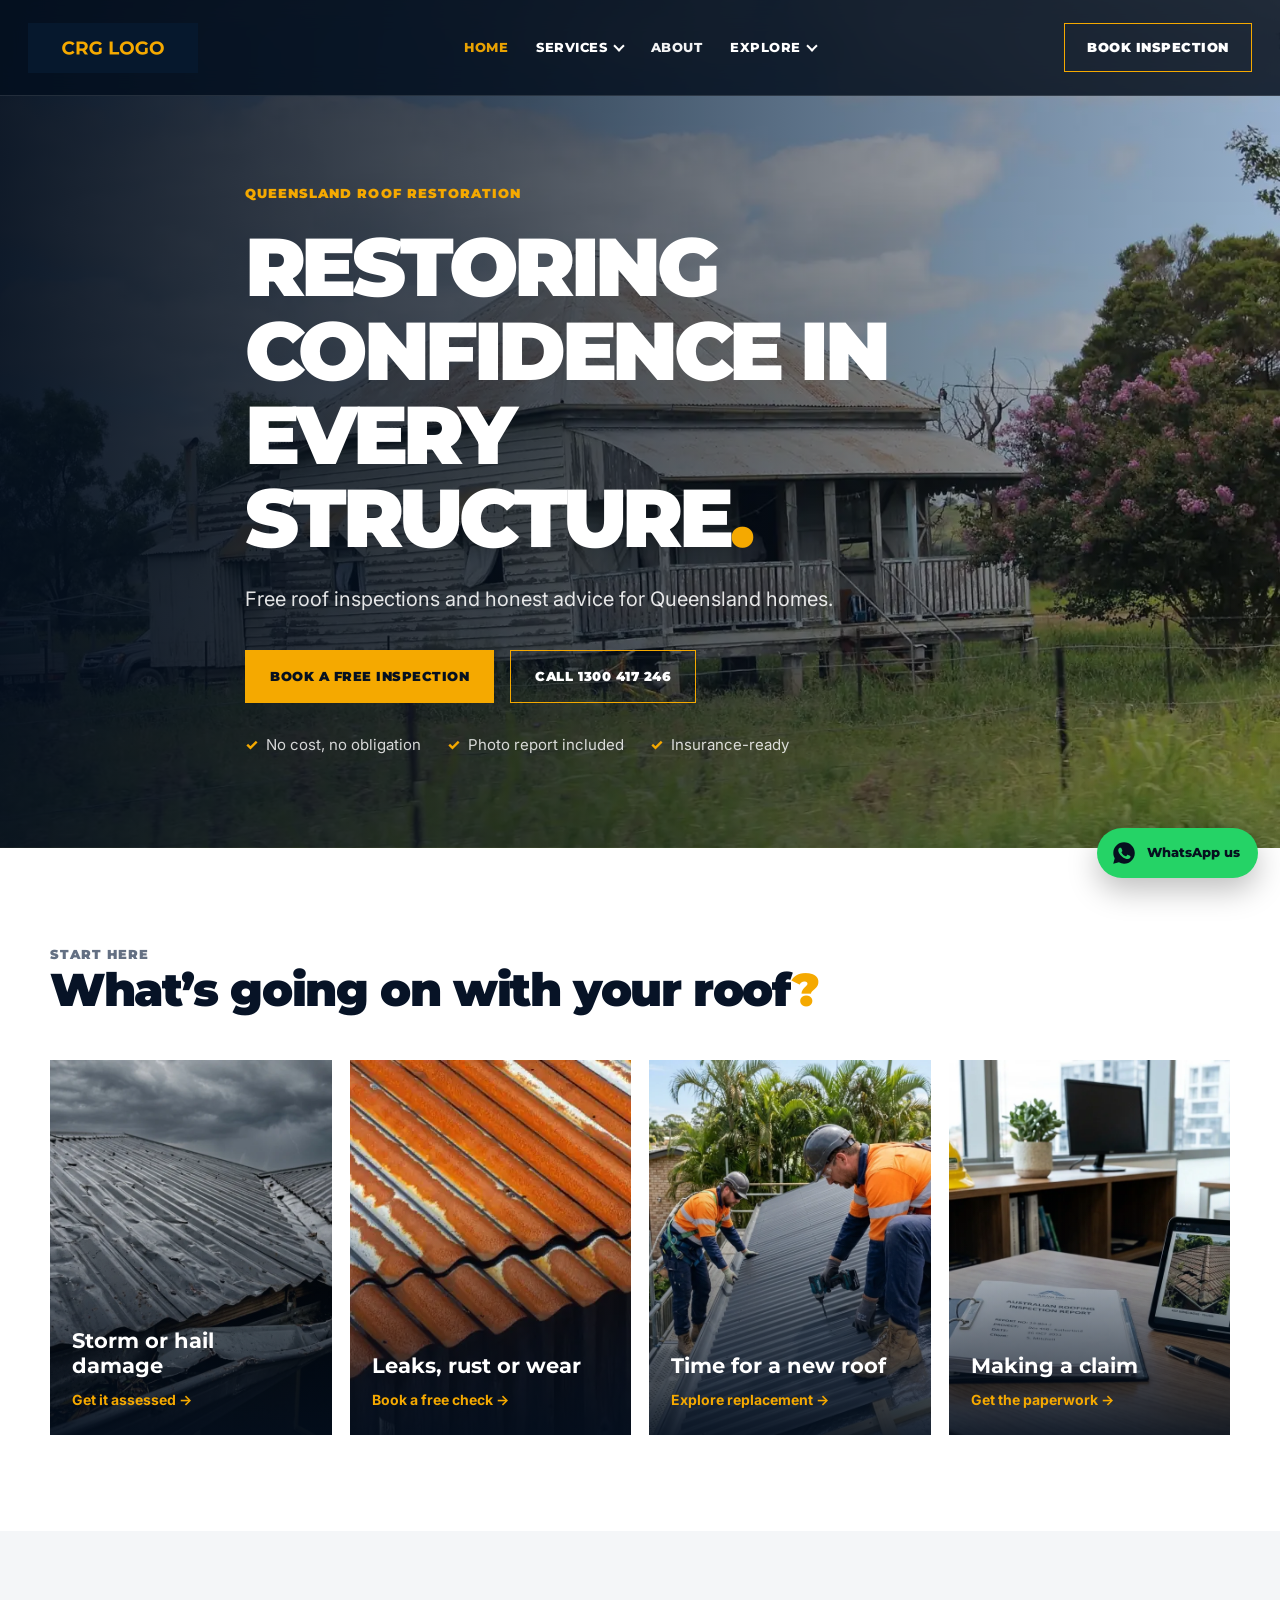
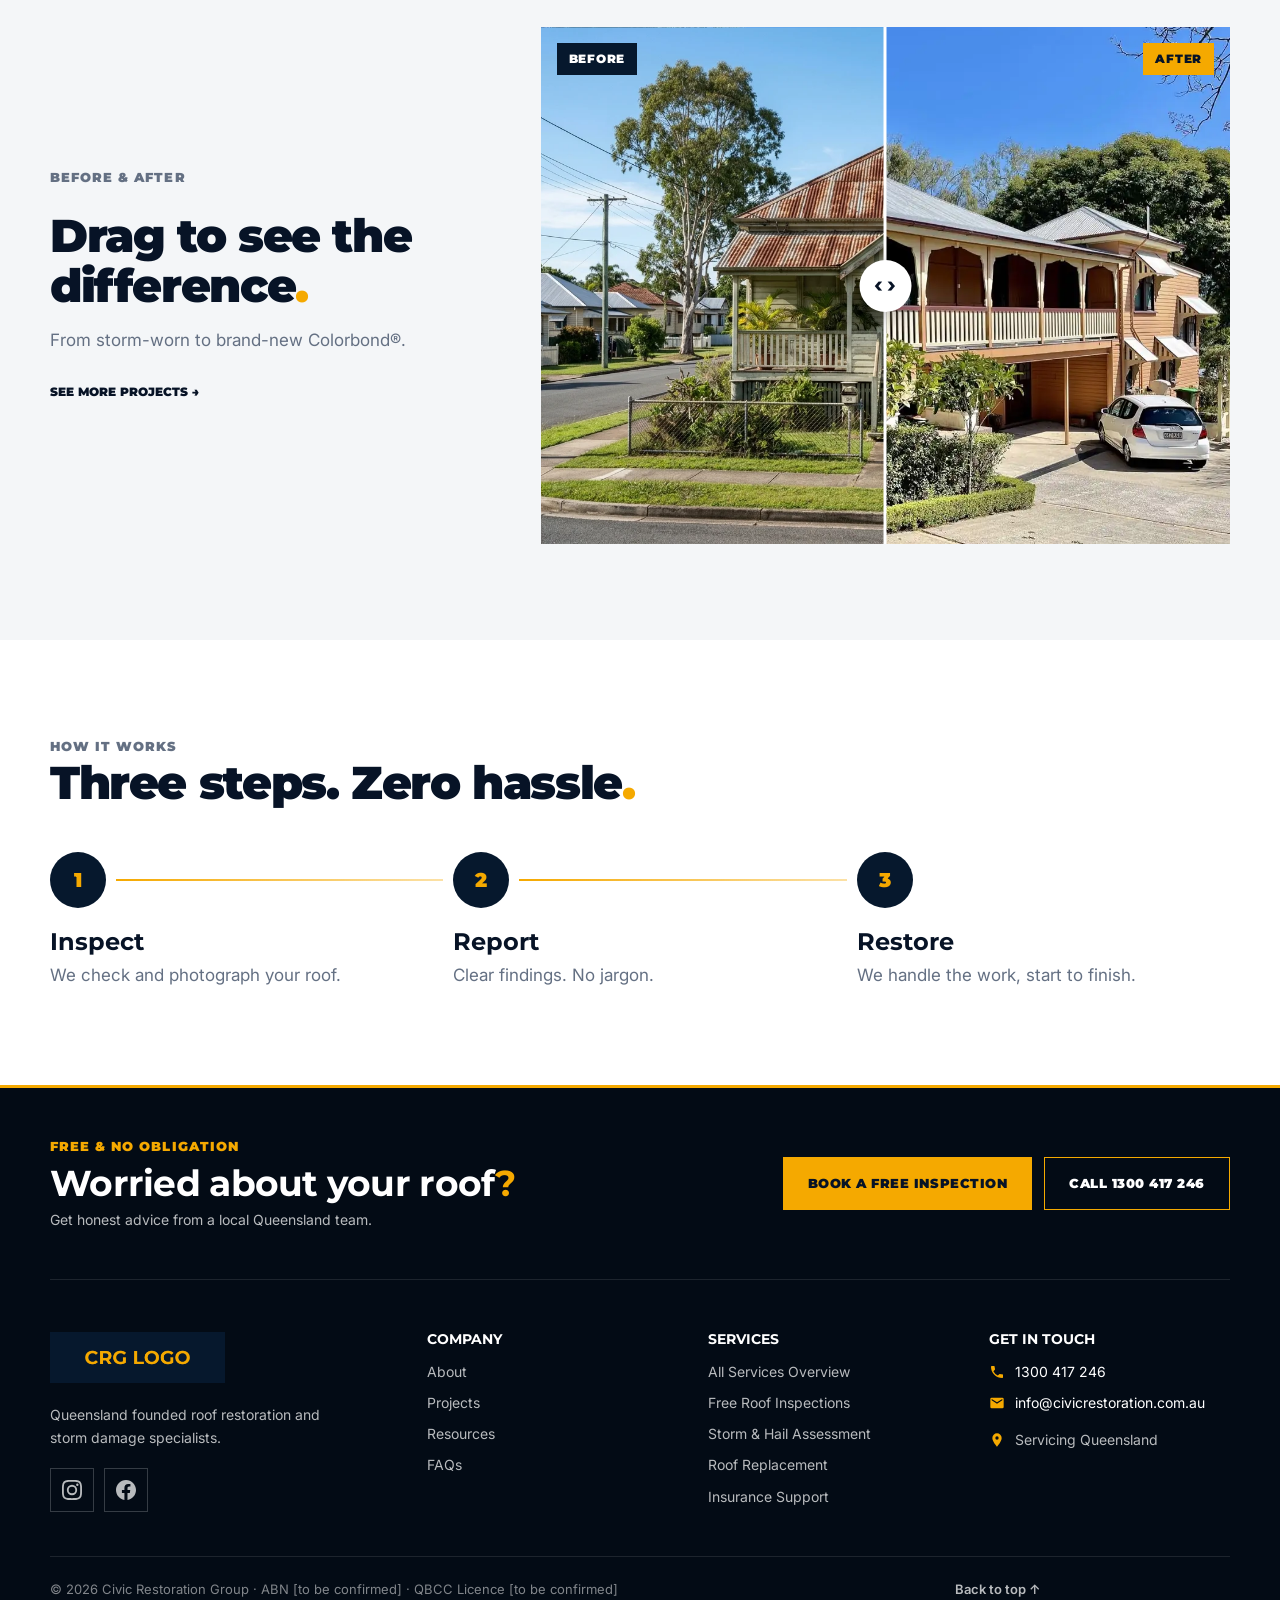
==== index.html @ 47a69a8f "updated services" ====
<!DOCTYPE html>
<html lang="en">
<head>
  <meta charset="utf-8">
  <meta name="viewport" content="width=device-width, initial-scale=1">
  <title>Civic Restoration Group | Free Roof Inspections QLD</title>
  <meta name="description" content="Free roof inspections, storm damage reports and Colorbond roof replacement for homes and businesses across Queensland. Book online or call 1300 417 246.">
  <link rel="canonical" href="https://civicrestoration.com.au/">
  <meta property="og:type" content="website">
  <meta property="og:site_name" content="Civic Restoration Group">
  <meta property="og:title" content="Civic Restoration Group | Free Roof Inspections QLD">
  <meta property="og:description" content="Free roof inspections, storm damage reports and Colorbond roof replacement for homes and businesses across Queensland. Book online or call 1300 417 246.">
  <meta property="og:url" content="https://civicrestoration.com.au/">
  <meta property="og:image" content="https://civicrestoration.com.au/assets/images/og-image.jpg">
  <meta name="twitter:card" content="summary_large_image">
  <link rel="preconnect" href="https://fonts.googleapis.com">
  <link rel="preconnect" href="https://fonts.gstatic.com" crossorigin>
  <link rel="stylesheet" href="https://fonts.googleapis.com/css2?family=Inter:wght@400;600;700&family=Montserrat:wght@800;900&display=swap" media="print" onload="this.media='all'">
  <noscript><link rel="stylesheet" href="https://fonts.googleapis.com/css2?family=Inter:wght@400;600;700&family=Montserrat:wght@800;900&display=swap"></noscript>
  <link rel="preload" as="image" href="assets/images/hero-rural-roof.webp" fetchpriority="high">
  <link rel="stylesheet" href="css/style.css?v=20">
  <script type="application/ld+json">{"@context": "https://schema.org", "@type": "RoofingContractor", "name": "Civic Restoration Group", "url": "https://civicrestoration.com.au/", "logo": "https://civicrestoration.com.au/assets/logos/crg-logo-transparent.png", "image": "https://civicrestoration.com.au/assets/images/og-image.jpg", "description": "Free roof inspections, storm damage reports and Colorbond roof replacement across Queensland.", "telephone": "1300 417 246", "email": "info@civicrestoration.com.au", "areaServed": {"@type": "State", "name": "Queensland"}}</script>
</head>
<body id="top">
  <header class="topbar">
    <div class="nav-wrap">
      <a class="brand" href="index.html"><img src="assets/logos/crg-logo-transparent.png" alt="Civic Restoration Group logo"></a>
      <button class="menu-toggle" aria-label="Open menu"><span></span><span></span><span></span></button>
      <nav class="nav">
        <a href="index.html">Home</a>
        <div class="nav-dropdown">
          <button class="nav-dropdown-toggle" type="button" aria-expanded="false" aria-haspopup="true">Services</button>
          <div class="nav-dropdown-menu">
            <a href="services.html">All Services Overview</a>
            <a href="roof-inspections.html">Free Roof Inspections</a>
            <a href="storm-damage.html">Storm &amp; Hail Assessment</a>
            <a href="roof-replacement.html">Roof Replacement</a>
            <a href="insurance-support.html">Insurance Support</a>
          </div>
        </div>
        <a href="about.html">About</a>
        <div class="nav-dropdown">
          <button class="nav-dropdown-toggle" type="button" aria-expanded="false" aria-haspopup="true">Explore</button>
          <div class="nav-dropdown-menu">
            <a href="projects.html">Projects</a>
            <a href="resources.html">Resources</a>
            <a href="faq.html">FAQ</a>
          </div>
        </div>
        <a class="mobile-only" href="contact.html" data-inspection-dialog>Book Inspection</a>
      </nav>
      <a class="btn btn-outline header-cta" href="contact.html" data-inspection-dialog>Book Inspection</a>
    </div>
  </header>
  <main>
    <section class="hero">
      <div class="container hero-inner">
        <p class="eyebrow">Queensland Roof Restoration</p>
        <h1>Restoring Confidence in Every Structure<span class="dot">.</span></h1>
        <p class="lead">Free roof inspections and honest advice for Queensland homes.</p>
        <div class="hero-actions">
          <a class="btn btn-amber" href="contact.html" data-inspection-dialog>Book a Free Inspection</a>
          <a class="btn btn-outline" href="tel:1300417246">Call 1300 417 246</a>
        </div>
        <ul class="hero-proof">
          <li>No cost, no obligation</li>
          <li>Photo report included</li>
          <li>Insurance-ready</li>
        </ul>
      </div>
    </section>
    <section class="section">
      <div class="container">
        <div class="section-head">
          <div>
            <p class="eyebrow">Start Here</p>
            <h2>What’s going on with your roof<span class="dot">?</span></h2>
          </div>
        </div>
        <div class="issue-grid">
          <a class="issue-tile" href="storm-damage.html">
            <img src="assets/images/before-2.webp" alt="" loading="lazy">
            <span class="issue-label"><b>Storm or hail damage</b><small>Get it assessed →</small></span>
          </a>
          <a class="issue-tile" href="roof-inspections.html">
            <img src="assets/images/before-1.webp" alt="" loading="lazy">
            <span class="issue-label"><b>Leaks, rust or wear</b><small>Book a free check →</small></span>
          </a>
          <a class="issue-tile" href="roof-replacement.html">
            <img src="assets/images/roof-reno.webp" alt="" loading="lazy">
            <span class="issue-label"><b>Time for a new roof</b><small>Explore replacement →</small></span>
          </a>
          <a class="issue-tile" href="insurance-support.html">
            <img src="assets/images/paperwork.webp" alt="" loading="lazy">
            <span class="issue-label"><b>Making a claim</b><small>Get the paperwork →</small></span>
          </a>
        </div>
      </div>
    </section>
    <section class="section section-soft">
      <div class="container compare-wrap">
        <div class="compare-copy">
          <p class="eyebrow">Before &amp; After</p>
          <h2>Drag to see the difference<span class="dot">.</span></h2>
          <p>From storm-worn to brand-new Colorbond®.</p>
          <a class="learn" href="projects.html">See more projects →</a>
        </div>
        <div class="compare" data-compare>
          <img src="assets/images/coastal-roof.webp" alt="After: new Colorbond roof" loading="lazy">
          <div class="compare-before">
            <img src="assets/images/before-4.webp" alt="Before: weathered rusted roof" loading="lazy">
          </div>
          <span class="compare-tag is-before">Before</span>
          <span class="compare-tag is-after">After</span>
          <span class="compare-handle" aria-hidden="true"></span>
          <input type="range" min="0" max="100" value="50" aria-label="Drag to compare before and after">
        </div>
      </div>
    </section>
    <section class="section">
      <div class="container">
        <div class="section-head">
          <div>
            <p class="eyebrow">How It Works</p>
            <h2>Three steps. Zero hassle<span class="dot">.</span></h2>
          </div>
        </div>
        <ol class="timeline">
          <li><span>1</span><h3>Inspect</h3><p>We check and photograph your roof.</p></li>
          <li><span>2</span><h3>Report</h3><p>Clear findings. No jargon.</p></li>
          <li><span>3</span><h3>Restore</h3><p>We handle the work, start to finish.</p></li>
        </ol>
      </div>
    </section>
  </main>
  <footer class="footer">
    <div class="container footer-cta">
      <div>
        <p class="eyebrow">Free &amp; No Obligation</p>
        <h2>Worried about your roof<span class="dot">?</span></h2>
        <p>Get honest advice from a local Queensland team.</p>
      </div>
      <div class="footer-cta-actions">
        <a class="btn btn-amber" href="contact.html" data-inspection-dialog>Book a Free Inspection</a>
        <a class="btn btn-outline" href="tel:1300417246">Call 1300 417 246</a>
      </div>
    </div>
    <div class="container footer-grid">
      <div class="footer-brand">
        <img class="footer-logo" src="assets/logos/crg-logo-transparent.png" alt="CRG logo" loading="lazy">
        <p>Queensland founded roof restoration and storm damage specialists.</p>
        <div class="footer-social">
          <a href="#" data-social="instagram" target="_blank" rel="noopener" aria-label="CRG on Instagram"><svg viewBox="0 0 24 24" aria-hidden="true"><path fill="currentColor" d="M12 2.2c3.2 0 3.6 0 4.8.1 3.3.1 4.8 1.7 4.9 4.9.1 1.3.1 1.6.1 4.8s0 3.6-.1 4.8c-.1 3.2-1.7 4.8-4.9 4.9-1.3.1-1.6.1-4.8.1s-3.6 0-4.8-.1c-3.3-.1-4.8-1.7-4.9-4.9C2.2 15.6 2.2 15.2 2.2 12s0-3.6.1-4.8C2.4 3.9 3.9 2.4 7.2 2.3 8.4 2.2 8.8 2.2 12 2.2zM12 0C8.7 0 8.3 0 7.1.1 2.7.3.3 2.7.1 7.1 0 8.3 0 8.7 0 12s0 3.7.1 4.9c.2 4.4 2.6 6.8 7 7 1.2.1 1.6.1 4.9.1s3.7 0 4.9-.1c4.4-.2 6.8-2.6 7-7 .1-1.2.1-1.6.1-4.9s0-3.7-.1-4.9c-.2-4.4-2.6-6.8-7-7C15.7 0 15.3 0 12 0zm0 5.8a6.2 6.2 0 1 0 0 12.4 6.2 6.2 0 0 0 0-12.4zM12 16a4 4 0 1 1 0-8 4 4 0 0 1 0 8zm6.4-11.8a1.4 1.4 0 1 0 0 2.9 1.4 1.4 0 0 0 0-2.9z"/></svg></a>
          <a href="#" data-social="facebook" target="_blank" rel="noopener" aria-label="CRG on Facebook"><svg viewBox="0 0 24 24" aria-hidden="true"><path fill="currentColor" d="M24 12.1C24 5.4 18.6 0 12 0S0 5.4 0 12.1C0 18.1 4.4 23.1 10.1 24v-8.4H7.1v-3.5h3V9.4c0-3 1.8-4.7 4.5-4.7 1.3 0 2.7.2 2.7.2v3h-1.5c-1.5 0-2 .9-2 1.9v2.3h3.3l-.5 3.5h-2.8V24C19.6 23.1 24 18.1 24 12.1z"/></svg></a>
        </div>
      </div>
      <div>
        <h3>Company</h3>
        <a href="about.html">About</a>
        <a href="projects.html">Projects</a>
        <a href="resources.html">Resources</a>
        <a href="faq.html">FAQs</a>
      </div>
      <div>
        <h3>Services</h3>
        <a href="services.html">All Services Overview</a>
        <a href="roof-inspections.html">Free Roof Inspections</a>
        <a href="storm-damage.html">Storm &amp; Hail Assessment</a>
        <a href="roof-replacement.html">Roof Replacement</a>
        <a href="insurance-support.html">Insurance Support</a>
      </div>
      <div class="footer-contact">
        <h3>Get in Touch</h3>
        <a href="tel:1300417246"><svg viewBox="0 0 24 24" aria-hidden="true"><path fill="currentColor" d="M6.6 10.8a15.1 15.1 0 0 0 6.6 6.6l2.2-2.2a1 1 0 0 1 1-.25 11.4 11.4 0 0 0 3.6.57 1 1 0 0 1 1 1V20a1 1 0 0 1-1 1A17 17 0 0 1 3 4a1 1 0 0 1 1-1h3.5a1 1 0 0 1 1 1c0 1.25.2 2.45.57 3.57a1 1 0 0 1-.25 1z"/></svg>1300 417 246</a>
        <a href="mailto:info@civicrestoration.com.au"><svg viewBox="0 0 24 24" aria-hidden="true"><path fill="currentColor" d="M20 4H4a2 2 0 0 0-2 2v12a2 2 0 0 0 2 2h16a2 2 0 0 0 2-2V6a2 2 0 0 0-2-2zm0 4-8 5-8-5V6l8 5 8-5z"/></svg>info@civicrestoration.com.au</a>
        <p><svg viewBox="0 0 24 24" aria-hidden="true"><path fill="currentColor" d="M12 2a7 7 0 0 0-7 7c0 5.25 7 13 7 13s7-7.75 7-13a7 7 0 0 0-7-7zm0 9.5A2.5 2.5 0 1 1 12 6.5a2.5 2.5 0 0 1 0 5z"/></svg>Servicing Queensland</p>
      </div>
    </div>
    <div class="container footer-bottom">
      <p>© 2026 Civic Restoration Group · ABN [to be confirmed] · QBCC Licence [to be confirmed]</p>
      <a class="back-to-top" href="#top">Back to top ↑</a>
    </div>
  </footer>
  <script type="module" src="js/main.js?v=20"></script>
</body>
</html>
---- css/style.css ----
/* ==========================================================================
   Civic Restoration Group — Main stylesheet

   1.  Variables
   2.  Base
   3.  Layout
   4.  Header & navigation
   5.  Buttons
   6.  Typography helpers
   7.  Hero & page banners
   8.  Sections
   9.  Cards & grids
   10. Feature panels
   11. Call to action
   12. Forms
   13. Footer
   14. Animations
   15. Responsive
   16. Reduced motion
   ========================================================================== */

/* 1. Variables
   ========================================================================== */

:root {
  --navy: #06182d;
  --navy2: #0a2542;
  --ink: #071326;
  --muted: #647083;
  --amber: #f5a900;
  --white: #fff;
  --soft: #f4f6f8;
  --line: #dbe1e8;
  --max: 1180px;
}

/* 2. Base
   ========================================================================== */

* {
  box-sizing: border-box;
}

html {
  scroll-behavior: smooth;
}

body {
  margin: 0;
  font-family: Inter, Arial, sans-serif;
  font-size: 17px;
  color: var(--ink);
  background: #fff;
  line-height: 1.65;
}

img {
  max-width: 100%;
  display: block;
}

a {
  text-decoration: none;
  color: inherit;
}

h1,
h2,
h3 {
  font-family: Montserrat, Arial, sans-serif;
  line-height: 1.02;
  margin: 0;
}

h1 {
  font-size: clamp(46px, 6.4vw, 92px);
  font-weight: 900;
  letter-spacing: -.055em;
  text-transform: uppercase;
  margin: 22px 0;
}

.mobile-only {
  display: none;
}

/* 3. Layout
   ========================================================================== */

.container {
  width: min(var(--max), calc(100% - 44px));
  margin: auto;
}

.two-col {
  display: grid;
  grid-template-columns: 1fr 1fr;
  gap: 60px;
}

/* 4. Header & navigation
   ========================================================================== */

.topbar {
  position: fixed;
  z-index: 20;
  top: 0;
  left: 0;
  right: 0;
  height: 96px;
  display: flex;
  align-items: center;
  border-bottom: 1px solid rgba(255, 255, 255, .12);
  background: rgba(3, 15, 30, .84);
  backdrop-filter: blur(14px);
  transition: background .3s, box-shadow .3s;
}

.topbar.scrolled {
  background: rgba(3, 15, 30, .96);
  box-shadow: 0 10px 30px rgba(0, 0, 0, .25);
}

.nav-wrap {
  width: min(1280px, calc(100% - 56px));
  margin: auto;
  display: flex;
  align-items: center;
  gap: 36px;
}

.brand {
  display: block;
  margin-right: auto;
}

.brand img {
  width: 170px;
  height: auto;
}

.nav {
  display: flex;
  gap: 28px;
  align-items: center;
  font-family: Montserrat, Arial, sans-serif;
  font-size: 13px;
  font-weight: 800;
  text-transform: uppercase;
  letter-spacing: .04em;
  color: #fff;
}

.nav a {
  opacity: .95;
  transition: color .2s;
}

.nav a:hover,
.nav a.active {
  color: var(--amber);
}

.menu-toggle {
  display: none;
}

/* Dropdown ("Explore") */

.nav-dropdown {
  position: relative;
}

.nav-dropdown-toggle {
  display: flex;
  align-items: center;
  gap: 7px;
  padding: 0;
  background: none;
  border: 0;
  color: inherit;
  font: inherit;
  letter-spacing: inherit;
  text-transform: inherit;
  cursor: pointer;
  transition: color .2s;
}

.nav-dropdown-toggle:after {
  content: "";
  width: 6px;
  height: 6px;
  border-right: 2px solid currentColor;
  border-bottom: 2px solid currentColor;
  transform: translateY(-2px) rotate(45deg);
  transition: transform .25s;
}

.nav-dropdown-toggle:hover,
.nav-dropdown-toggle.active,
.nav-dropdown.open .nav-dropdown-toggle {
  color: var(--amber);
}

.nav-dropdown.open .nav-dropdown-toggle:after {
  transform: translateY(1px) rotate(-135deg);
}

.nav-dropdown-menu {
  display: flex;
  flex-direction: column;
}

.nav-dropdown-menu a {
  display: block;
  transition: color .2s, background .2s;
}

.nav-dropdown-menu a.active {
  color: var(--amber);
  background: rgba(230, 95, 43, .12);
  font-weight: 700;
}

@media (min-width: 901px) {
  .nav-wrap {
    display: grid;
    grid-template-columns: 1fr auto 1fr;
  }

  .brand {
    margin-right: 0;
    justify-self: start;
  }

  .header-cta {
    justify-self: end;
  }

  .nav-dropdown-menu {
    position: absolute;
    top: calc(100% + 18px);
    left: -20px;
    min-width: 210px;
    padding: 10px 0;
    background: var(--navy);
    border: 1px solid rgba(255, 255, 255, .12);
    border-top: 2px solid var(--amber);
    box-shadow: 0 20px 40px rgba(0, 0, 0, .3);
    opacity: 0;
    visibility: hidden;
    transform: translateY(8px);
    transition: opacity .2s, transform .2s, visibility .2s;
  }

  /* Invisible bridge so the menu stays open while the mouse moves down to it */
  .nav-dropdown-menu:before {
    content: "";
    position: absolute;
    left: 0;
    right: 0;
    top: -20px;
    height: 20px;
  }

  .nav-dropdown-menu a {
    padding: 11px 20px;
  }

  .nav-dropdown-menu a:hover {
    background: rgba(255, 255, 255, .05);
  }

  .nav-dropdown:hover .nav-dropdown-menu,
  .nav-dropdown:focus-within .nav-dropdown-menu,
  .nav-dropdown.open .nav-dropdown-menu {
    opacity: 1;
    visibility: visible;
    transform: none;
  }

  .nav-dropdown:hover .nav-dropdown-toggle {
    color: var(--amber);
  }

  .nav-dropdown:hover .nav-dropdown-toggle:after {
    transform: translateY(1px) rotate(-135deg);
  }
}

/* 5. Buttons
   ========================================================================== */

.btn {
  display: inline-flex;
  align-items: center;
  justify-content: center;
  gap: 10px;
  min-height: 48px;
  padding: 15px 24px;
  cursor: pointer;
  border: 1px solid transparent;
  font-family: Montserrat, Arial, sans-serif;
  font-weight: 900;
  font-size: 13px;
  text-transform: uppercase;
  letter-spacing: .04em;
  transition: .25s;
}

.btn-amber {
  background: var(--amber);
  color: #06101f;
}

.btn-amber:hover {
  transform: translateY(-2px);
  box-shadow: 0 16px 34px rgba(245, 169, 0, .25);
}

.btn-outline {
  border-color: var(--amber);
  color: #fff;
}

.btn-outline:hover {
  background: var(--amber);
  color: #06101f;
}

.btn-light-outline {
  border-color: var(--amber);
  color: var(--ink);
  background: #fff;
}

.btn-light-outline:hover {
  background: var(--amber);
  color: #06101f;
}

.header-cta {
  padding: 13px 22px;
  white-space: nowrap;
}

/* 6. Typography helpers
   ========================================================================== */

.eyebrow {
  display: flex;
  align-items: center;
  gap: 14px;
  color: var(--amber);
  font-family: Montserrat, Arial, sans-serif;
  text-transform: uppercase;
  font-size: 13px;
  font-weight: 900;
  letter-spacing: .08em;
}

.dot {
  color: var(--amber);
}

.lead {
  font-size: 20px;
  max-width: 650px;
  color: rgba(255, 255, 255, .88);
  margin: 0 0 34px;
}

/* 7. Hero & page banners
   ========================================================================== */

.hero {
  min-height: 92vh;
  display: flex;
  align-items: flex-end;
  position: relative;
  color: #fff;
  background-image:
    linear-gradient(90deg, rgba(3, 14, 29, .94) 0%, rgba(3, 14, 29, .72) 38%, rgba(3, 14, 29, .2) 100%),
    url('../assets/images/hero-rural-roof.webp');
  background-size: cover;
  background-position: center;
}

.hero-inner {
  padding: 170px 0 90px;
  max-width: 790px;
}

.hero-actions {
  display: flex;
  gap: 16px;
  flex-wrap: wrap;
}

.social-actions {
  margin-top: 28px;
}

.subhero {
  padding: 170px 0 85px;
  background:
    linear-gradient(90deg, rgba(3, 14, 29, .92), rgba(3, 14, 29, .55)),
    url('../assets/images/coastal-roof.webp');
  background-size: cover;
  background-position: center;
  color: #fff;
}

.subhero h1 {
  max-width: 18ch;
  margin: 14px 0 0;
  font-size: clamp(36px, 4.4vw, 60px);
  line-height: 1.08;
  letter-spacing: -.03em;
  text-transform: none;
}

.subhero h1 + p {
  max-width: 560px;
  margin: 18px 0 0;
  font-size: 18px;
  color: rgba(255, 255, 255, .82);
}

.trust-strip {
  background: var(--navy);
  color: #fff;
  border-top: 1px solid rgba(255, 255, 255, .1);
  border-bottom: 1px solid rgba(255, 255, 255, .08);
}

.trust-grid {
  display: grid;
  grid-template-columns: repeat(5, 1fr);
  gap: 1px;
}

.trust-item {
  padding: 26px 20px;
  border-left: 1px solid rgba(255, 255, 255, .12);
  font-family: Montserrat, Arial, sans-serif;
  font-weight: 800;
  font-size: 13px;
  text-transform: uppercase;
  letter-spacing: .04em;
  transition: background .25s;
}

.trust-item:last-child {
  border-right: 1px solid rgba(255, 255, 255, .12);
}

.trust-item:hover {
  background: rgba(255, 255, 255, .05);
}

.tick {
  color: var(--amber);
  margin-right: 8px;
}

/* 8. Sections
   ========================================================================== */

.section {
  padding: 96px 0;
}

.section-soft {
  background: var(--soft);
}

.page-content {
  padding: 90px 0;
}

.section-head {
  display: flex;
  justify-content: space-between;
  gap: 60px;
  align-items: end;
  margin-bottom: 44px;
}

.section-head h2 {
  font-size: clamp(30px, 3.6vw, 46px);
  font-weight: 900;
  letter-spacing: -.03em;
  line-height: 1.1;
}

.section-head p {
  max-width: 470px;
  color: var(--muted);
  margin: 0;
}


/* Text column used beside images and forms */

.copy h2 {
  font-size: clamp(28px, 3.2vw, 38px);
  letter-spacing: -.025em;
  line-height: 1.15;
  margin: 10px 0 16px;
}

.copy p {
  color: var(--muted);
  font-size: 17px;
  max-width: 60ch;
}

.copy .list a {
  color: var(--ink);
  font-weight: 600;
  border-bottom: 1px solid var(--amber);
}

.list {
  display: grid;
  gap: 14px;
  margin-top: 24px;
}

.list div {
  padding: 18px;
  border: 1px solid var(--line);
  background: #fff;
}

/* 9. Cards & grids
   ========================================================================== */

/* Service cards */

.services-grid {
  display: grid;
  grid-template-columns: repeat(3, 1fr);
  gap: 24px;
}

.service-card {
  background: #fff;
  border: 1px solid var(--line);
  overflow: hidden;
  transition: .25s;
}

.service-card:hover {
  transform: translateY(-5px);
  box-shadow: 0 22px 48px rgba(6, 24, 45, .12);
}

.card-img {
  height: 250px;
  overflow: hidden;
  background: #ddd;
}

.card-img img {
  width: 100%;
  height: 100%;
  object-fit: cover;
  transition: .45s;
}

.service-card:hover img {
  transform: scale(1.04);
}

.card-body {
  padding: 28px;
}

.card-body span {
  color: var(--amber);
  font-family: Montserrat;
  font-weight: 900;
  font-size: 13px;
}

.card-body h3 {
  font-size: 22px;
  text-transform: uppercase;
  margin: 7px 0 10px;
}

.card-body p {
  color: var(--muted);
  margin: 0 0 18px;
}

.learn {
  font-family: Montserrat;
  font-weight: 900;
  text-transform: uppercase;
  font-size: 12px;
  color: var(--ink);
  transition: color .2s;
}

.learn:hover {
  color: var(--amber);
}

/* Process steps */

.process-grid {
  display: grid;
  grid-template-columns: repeat(4, 1fr);
  gap: 18px;
}

.step {
  border-top: 3px solid var(--amber);
  background: #fff;
  padding: 30px;
  border: 1px solid var(--line);
}

.step span {
  font-family: Montserrat;
  font-weight: 900;
  color: var(--amber);
}

.step h3 {
  font-size: 22px;
  text-transform: uppercase;
  margin: 12px 0;
}

.step p {
  color: var(--muted);
  margin: 0;
}

/* Project tiles */

.projects-grid {
  display: grid;
  grid-template-columns: 1.2fr 1fr 1fr;
  gap: 24px;
}

.project-card {
  position: relative;
  min-height: 340px;
  overflow: hidden;
  color: #fff;
  background: #111;
}

.project-card.big {
  grid-row: span 2;
  min-height: 704px;
}

.project-card img {
  width: 100%;
  height: 100%;
  object-fit: cover;
  position: absolute;
  inset: 0;
}

.project-card:after {
  content: "";
  position: absolute;
  inset: 0;
  background: linear-gradient(180deg, rgba(0, 0, 0, 0), rgba(3, 14, 29, .9));
}

.project-card div {
  position: absolute;
  z-index: 2;
  left: 26px;
  right: 26px;
  bottom: 24px;
}

.project-card h3 {
  text-transform: uppercase;
  font-size: 22px;
}

.project-card p {
  margin: 8px 0 0;
  color: rgba(255, 255, 255, .78);
}

/* Resource / guide cards */

.resource-grid {
  display: grid;
  grid-template-columns: repeat(2, 1fr);
  gap: 24px;
}

.resource-card {
  background: #fff;
  border: 1px solid var(--line);
  padding: 34px;
  min-height: 360px;
}

.resource-card span {
  font-family: Montserrat, Arial, sans-serif;
  font-weight: 900;
  font-size: 26px;
  color: var(--amber);
}

.resource-card h3 {
  font-size: 22px;
  line-height: 1.25;
  margin: 12px 0 12px;
  letter-spacing: -.015em;
}

.resource-card p {
  color: var(--muted);
  margin: 0 0 14px;
}

/* Shared hover lift for cards and list items */

.resource-card,
.step,
.list div {
  transition: transform .25s, box-shadow .25s, border-color .25s;
}

.resource-card:hover,
.step:hover,
.list div:hover {
  transform: translateY(-4px);
  box-shadow: 0 18px 40px rgba(6, 24, 45, .1);
  border-color: var(--amber);
}

/* 11. Call to action
   ========================================================================== */

.cta {
  background: var(--navy);
  color: #fff;
  padding: 72px 0;
}

.cta-grid {
  display: flex;
  align-items: center;
  justify-content: space-between;
  gap: 30px;
}

.cta h2 {
  font-size: 42px;
  text-transform: uppercase;
}

/* 12. Forms
   ========================================================================== */

.form {
  display: grid;
  gap: 15px;
}

.form input,
.form textarea,
.form select {
  width: 100%;
  min-height: 52px;
  padding: 14px 15px;
  border: 1px solid var(--line);
  border-radius: 0;
  background: #fff;
  font: inherit;
  font-size: 16px;
  transition: border-color .2s, box-shadow .2s;
}

.form input:focus,
.form textarea:focus,
.form select:focus {
  outline: none;
  border-color: var(--amber);
  box-shadow: 0 0 0 3px rgba(245, 169, 0, .2);
}

.form textarea {
  min-height: 130px;
}

.form label {
  display: grid;
  gap: 6px;
  font-size: 14px;
  font-weight: 600;
}

.form-status {
  margin: 0;
  padding: 14px 16px;
  font-size: 15px;
  border-left: 3px solid var(--amber);
  background: #fff8e6;
}

.form-status[hidden] {
  display: none;
}

.form-status.is-error {
  border-color: #c0392b;
  background: #fdecea;
}

.form-success {
  text-align: center;
  padding: 20px 0;
}

.form-success h3 {
  font-size: 24px;
  margin-bottom: 8px;
}

.form-success p {
  color: var(--muted);
  margin: 0;
}

/* 13. Footer
   ========================================================================== */

.footer {
  background: #030b15;
  color: #fff;
  padding: 0 0 35px;
  border-top: 3px solid var(--amber);
}

.footer-cta {
  display: flex;
  align-items: center;
  justify-content: space-between;
  gap: 30px;
  padding: 48px 0;
  border-bottom: 1px solid rgba(255, 255, 255, .1);
}

.footer .footer-cta .eyebrow {
  margin: 0 0 8px;
  color: var(--amber);
  font-size: 13px;
}

.footer-cta h2 {
  margin: 0 0 6px;
  font-size: clamp(26px, 3vw, 36px);
  letter-spacing: -.02em;
  color: #fff;
}

.footer-cta p {
  margin: 0;
}

.footer-cta-actions {
  display: flex;
  flex-wrap: wrap;
  gap: 12px;
}

.footer .footer-cta-actions .btn {
  display: inline-flex;
  margin: 0;
  font-size: 13px;
}

.footer .footer-cta-actions .btn-amber {
  color: var(--ink);
}

.footer .footer-cta-actions .btn-outline {
  color: #fff;
}

.footer .footer-cta-actions .btn-outline:hover {
  color: #06101f;
}

.footer-grid {
  padding-top: 52px;
}

.footer-brand p {
  max-width: 280px;
}

.footer-grid {
  display: grid;
  grid-template-columns: 1.4fr repeat(3, 1fr);
  gap: 40px;
}

.footer-logo {
  width: 175px;
  margin-bottom: 20px;
}

.footer p,
.footer a {
  color: rgba(255, 255, 255, .72);
  font-size: 14px;
}

.footer h3 {
  text-transform: uppercase;
  font-size: 14px;
  margin-bottom: 14px;
}

.footer a {
  display: block;
  margin: 8px 0;
  transition: color .2s;
}

.footer a:hover {
  color: var(--amber);
}

/* 13b. Redesign components
   ========================================================================== */

.section-intro {
  max-width: 640px;
  margin: 0 0 40px;
  color: var(--muted);
  font-size: 18px;
}

.section-more {
  margin: 32px 0 0;
}

.follow-title {
  font-size: clamp(24px, 2.6vw, 32px);
  letter-spacing: -.02em;
  line-height: 1.2;
}

.section-intro a {
  color: var(--ink);
  font-weight: 600;
  border-bottom: 1px solid var(--amber);
}

.tag {
  display: inline-block;
  padding: 4px 10px;
  background: #fff8e6;
  color: #8a5d00;
  font-family: Montserrat, Arial, sans-serif;
  font-size: 11px;
  font-weight: 800;
  letter-spacing: .06em;
  text-transform: uppercase;
}

/* "How it works" steps */

.process-grid.three {
  grid-template-columns: repeat(3, 1fr);
}

.step {
  border-top: 3px solid var(--amber);
}

.step p {
  font-size: 16px;
}

/* Benefit bullet list */

.benefits {
  list-style: none;
  margin: 0 0 24px;
  padding: 0;
  display: grid;
  gap: 10px;
}

.benefits li {
  position: relative;
  padding-left: 28px;
}

.benefits li:before {
  content: "✓";
  position: absolute;
  left: 0;
  color: var(--amber);
  font-weight: 900;
}

/* Services page blocks */

.service-list {
  display: grid;
  gap: 24px;
}

.service-block {
  display: grid;
  grid-template-columns: 1fr 1fr;
  gap: 48px;
  padding: 40px;
  background: #fff;
  border: 1px solid var(--line);
  scroll-margin-top: 120px;
}

.service-block span {
  font-family: Montserrat, Arial, sans-serif;
  font-weight: 900;
  color: var(--amber);
}

.service-block h2 {
  font-size: clamp(26px, 2.6vw, 32px);
  letter-spacing: -.02em;
  line-height: 1.15;
  margin: 8px 0 12px;
}

.service-block p {
  color: var(--muted);
  margin: 0;
  max-width: 46ch;
}

/* Before & after project gallery */

.ba-grid {
  display: grid;
  grid-template-columns: repeat(2, 1fr);
  gap: 28px;
}

.ba-card {
  background: #fff;
  border: 1px solid var(--line);
}

.ba-images {
  display: grid;
  grid-template-columns: 1fr 1fr;
  gap: 2px;
  background: var(--line);
}

.ba-images figure {
  position: relative;
  margin: 0;
  aspect-ratio: 4 / 3;
  overflow: hidden;
}

.ba-images img {
  width: 100%;
  height: 100%;
  object-fit: cover;
}

.ba-images figcaption {
  position: absolute;
  left: 10px;
  top: 10px;
  padding: 3px 9px;
  background: rgba(3, 14, 29, .85);
  color: #fff;
  font-family: Montserrat, Arial, sans-serif;
  font-size: 11px;
  font-weight: 800;
  letter-spacing: .06em;
  text-transform: uppercase;
}

.ba-images figure:last-child figcaption {
  background: var(--amber);
  color: #06101f;
}

.ba-body {
  padding: 24px 26px 28px;
}

.ba-body h3 {
  font-size: 21px;
  margin: 12px 0 6px;
}

.ba-body p {
  margin: 0;
  color: var(--muted);
  font-size: 16px;
}

/* FAQ accordion */

.faq-list {
  max-width: 820px;
  border-top: 1px solid var(--line);
}

.faq-item {
  border-bottom: 1px solid var(--line);
}

.faq-item summary {
  display: flex;
  justify-content: space-between;
  align-items: center;
  gap: 20px;
  min-height: 64px;
  padding: 18px 0;
  font-family: Montserrat, Arial, sans-serif;
  font-size: 18px;
  font-weight: 700;
  line-height: 1.3;
  cursor: pointer;
  list-style: none;
}

.faq-item summary::-webkit-details-marker {
  display: none;
}

.faq-item summary:after {
  content: "+";
  flex: 0 0 32px;
  height: 32px;
  display: grid;
  place-items: center;
  border: 1px solid var(--line);
  color: var(--amber);
  font-size: 20px;
  transition: transform .25s;
}

.faq-item[open] summary:after {
  content: "–";
}

.faq-item summary:hover {
  color: #8a5d00;
}

.faq-item p {
  margin: 0 0 22px;
  max-width: 68ch;
  color: var(--muted);
}

/* Resource guides */

.guide-list {
  display: grid;
  grid-template-columns: repeat(2, 1fr);
  gap: 24px;
}

.guide {
  display: flex;
  flex-direction: column;
  background: #fff;
  border: 1px solid var(--line);
  scroll-margin-top: 100px;
  transition: box-shadow .3s, transform .3s;
}

.guide:hover {
  transform: translateY(-3px);
  box-shadow: 0 18px 40px rgba(6, 24, 45, .08);
}

.guide-img {
  height: 220px;
  overflow: hidden;
  border-bottom: 3px solid var(--amber);
}

.guide-img img {
  width: 100%;
  height: 100%;
  object-fit: cover;
  transition: transform .6s ease;
}

.guide:hover .guide-img img {
  transform: scale(1.04);
}

.guide-body {
  display: flex;
  flex: 1;
  flex-direction: column;
  padding: 30px 32px 32px;
}

.guide-meta {
  display: flex;
  align-items: center;
  gap: 12px;
  margin: 0;
  color: var(--muted);
  font-size: 14px;
}

.guide h2 {
  font-size: 24px;
  line-height: 1.2;
  letter-spacing: -.015em;
  margin: 14px 0 10px;
}

.guide-body > p:not(.guide-meta) {
  color: var(--muted);
  margin: 0 0 18px;
}

.guide .benefits {
  font-size: 16px;
}

.guide details {
  margin-bottom: 20px;
  border-top: 1px solid var(--line);
  padding-top: 14px;
}

.guide summary {
  font-family: Montserrat, Arial, sans-serif;
  font-size: 13px;
  font-weight: 800;
  text-transform: uppercase;
  letter-spacing: .04em;
  cursor: pointer;
}

.guide details p {
  color: var(--muted);
  font-size: 16px;
}

.guide-actions {
  margin-top: auto;
  display: flex;
  flex-wrap: wrap;
  align-items: center;
  gap: 14px 24px;
}

.guide-more {
  margin: 32px 0 0;
  color: var(--muted);
}

.guide-more .learn {
  margin-left: 8px;
}

/* Inspection request pop-up */

.inspection-dialog {
  width: min(520px, calc(100% - 32px));
  max-height: calc(100vh - 32px);
  padding: 0;
  border: 0;
  border-top: 4px solid var(--amber);
  box-shadow: 0 30px 80px rgba(0, 0, 0, .35);
}

.inspection-dialog::backdrop {
  background: rgba(3, 14, 29, .7);
  backdrop-filter: blur(3px);
}

.inspection-dialog[open] {
  animation: fadeUp .3s ease both;
}

.dialog-inner {
  position: relative;
  padding: 36px 34px 32px;
}

.dialog-inner h2 {
  font-size: 28px;
  letter-spacing: -.02em;
  line-height: 1.15;
  margin: 8px 0 8px;
}

.dialog-inner > p {
  margin: 0 0 22px;
  color: var(--muted);
  font-size: 16px;
}

.dialog-close {
  position: absolute;
  top: 12px;
  right: 12px;
  width: 44px;
  height: 44px;
  background: none;
  border: 0;
  font-size: 28px;
  line-height: 1;
  color: var(--muted);
  cursor: pointer;
}

.dialog-close:hover {
  color: var(--ink);
}

.chip-group {
  display: flex;
  flex-wrap: wrap;
  gap: 8px;
  margin: 0;
  padding: 0;
  border: 0;
}

.chip-group legend {
  margin-bottom: 10px;
  padding: 0;
  font-size: 14px;
  font-weight: 600;
}

.form .chip {
  display: block;
  position: relative;
  cursor: pointer;
}

.chip input {
  position: absolute;
  opacity: 0;
  width: 1px;
  height: 1px;
  min-height: 0;
}

.chip span {
  display: block;
  padding: 10px 14px;
  border: 1px solid var(--line);
  background: #fff;
  font-size: 14px;
  font-weight: 600;
  transition: background .2s, border-color .2s;
}

.chip:hover span {
  border-color: var(--amber);
}

.chip input:checked + span {
  background: var(--amber);
  border-color: var(--amber);
  color: var(--ink);
}

.chip input:focus-visible + span {
  box-shadow: 0 0 0 3px rgba(245, 169, 0, .35);
}

.form-row {
  display: grid;
  grid-template-columns: 1fr 1fr;
  gap: 12px;
}

.form .optional {
  color: var(--muted);
  font-weight: 400;
}

.inspection-dialog .form textarea {
  min-height: 64px;
}

/* Sticky WhatsApp button (created by js/main.js) */

.whatsapp-float {
  position: fixed;
  right: 22px;
  bottom: 22px;
  z-index: 30;
  display: flex;
  align-items: center;
  gap: 10px;
  padding: 12px 18px 12px 14px;
  background: #25d366;
  color: #06101f;
  font-family: Montserrat, Arial, sans-serif;
  font-size: 13px;
  font-weight: 800;
  border-radius: 999px;
  box-shadow: 0 12px 30px rgba(0, 0, 0, .25);
  transition: transform .2s, box-shadow .2s;
}

.whatsapp-float:hover {
  transform: translateY(-2px);
  box-shadow: 0 16px 36px rgba(0, 0, 0, .3);
}

.whatsapp-float svg {
  width: 26px;
  height: 26px;
  flex: none;
}

/* Footer additions */

.footer a[href^="tel:"],
.footer a[href^="mailto:"] {
  color: #fff;
}

.footer-social {
  display: flex;
  gap: 10px;
  margin-top: 18px;
}

.footer .footer-social a {
  display: grid;
  place-items: center;
  width: 44px;
  height: 44px;
  margin: 0;
  border: 1px solid rgba(255, 255, 255, .2);
  transition: border-color .2s, color .2s;
}

.footer .footer-social a:hover {
  border-color: var(--amber);
}

.footer-social svg {
  width: 20px;
  height: 20px;
}

.footer-bottom {
  display: flex;
  justify-content: space-between;
  gap: 20px;
  flex-wrap: wrap;
  margin-top: 40px;
  padding-top: 22px;
  border-top: 1px solid rgba(255, 255, 255, .1);
}

.footer .footer-bottom p {
  margin: 0;
  font-size: 13px;
  color: rgba(255, 255, 255, .5);
}

.footer-bottom {
  align-items: center;
}

@media (min-width: 901px) {
  .footer-bottom {
    padding-right: 190px;
  }
}

.footer .back-to-top {
  margin: 0;
  font-size: 13px;
  font-weight: 600;
}

.footer-contact a,
.footer-contact p {
  display: flex;
  align-items: center;
  gap: 10px;
  word-break: break-word;
}

.footer-contact svg {
  width: 16px;
  height: 16px;
  flex: none;
  color: var(--amber);
}

/* 13c. Homepage
   ========================================================================== */

.hero-proof {
  display: flex;
  flex-wrap: wrap;
  gap: 10px 26px;
  list-style: none;
  margin: 30px 0 0;
  padding: 0;
  color: rgba(255, 255, 255, .82);
  font-size: 15px;
}

.hero-proof li:before {
  content: "✓";
  color: var(--amber);
  font-weight: 800;
  margin-right: 8px;
}

/* Issue picker */

.issue-grid {
  display: grid;
  grid-template-columns: repeat(4, 1fr);
  gap: 18px;
}

.issue-tile {
  position: relative;
  display: block;
  aspect-ratio: 3 / 4;
  overflow: hidden;
  color: #fff;
  background: var(--navy);
}

.issue-tile img {
  width: 100%;
  height: 100%;
  object-fit: cover;
  transition: transform .6s cubic-bezier(.2, .7, .2, 1);
}

.issue-tile:after {
  content: "";
  position: absolute;
  inset: 0;
  background: linear-gradient(180deg, rgba(3, 14, 29, 0) 35%, rgba(3, 14, 29, .9) 100%);
}

.issue-label {
  position: absolute;
  left: 22px;
  right: 22px;
  bottom: 22px;
  z-index: 1;
}

.issue-label b {
  display: block;
  font-family: Montserrat, Arial, sans-serif;
  font-size: 21px;
  line-height: 1.2;
}

.issue-label small {
  display: inline-block;
  margin-top: 10px;
  color: var(--amber);
  font-size: 14px;
  font-weight: 700;
  transition: transform .3s;
}

.issue-tile:hover img,
.issue-tile:focus-visible img {
  transform: scale(1.06);
}

.issue-tile:hover small,
.issue-tile:focus-visible small {
  transform: translateX(6px);
}

/* Before / after slider */

.compare-wrap {
  display: grid;
  grid-template-columns: 1fr 1.6fr;
  gap: 60px;
  align-items: center;
}

.compare-copy h2 {
  font-size: clamp(30px, 3.6vw, 46px);
  font-weight: 900;
  letter-spacing: -.03em;
  line-height: 1.1;
  margin: 14px 0;
}

.compare-copy p {
  color: var(--muted);
  margin: 0 0 22px;
}

.compare {
  --pos: 50%;
  position: relative;
  aspect-ratio: 4 / 3;
  overflow: hidden;
  background: var(--navy);
  user-select: none;
}

.compare img,
.compare-before {
  position: absolute;
  inset: 0;
  width: 100%;
  height: 100%;
  object-fit: cover;
}

.compare-before {
  clip-path: inset(0 calc(100% - var(--pos)) 0 0);
}

.compare-tag {
  position: absolute;
  top: 16px;
  padding: 6px 12px;
  font-family: Montserrat, Arial, sans-serif;
  font-size: 12px;
  font-weight: 900;
  text-transform: uppercase;
  letter-spacing: .06em;
  pointer-events: none;
}

.compare-tag.is-before {
  left: 16px;
  background: var(--navy);
  color: #fff;
}

.compare-tag.is-after {
  right: 16px;
  background: var(--amber);
  color: var(--ink);
}

.compare-handle {
  position: absolute;
  top: 0;
  bottom: 0;
  left: var(--pos);
  width: 3px;
  background: #fff;
  transform: translateX(-50%);
  pointer-events: none;
}

.compare-handle:after {
  content: "‹ ›";
  position: absolute;
  top: 50%;
  left: 50%;
  display: grid;
  place-items: center;
  width: 52px;
  height: 52px;
  border-radius: 50%;
  background: #fff;
  color: var(--ink);
  font-size: 20px;
  font-weight: 800;
  transform: translate(-50%, -50%);
  box-shadow: 0 6px 20px rgba(0, 0, 0, .25);
}

.compare input {
  position: absolute;
  inset: 0;
  width: 100%;
  height: 100%;
  margin: 0;
  opacity: 0;
  cursor: ew-resize;
}

.compare:has(input:focus-visible) .compare-handle:after {
  outline: 3px solid var(--amber);
}

/* Timeline */

.timeline {
  position: relative;
  display: grid;
  grid-template-columns: repeat(3, 1fr);
  gap: 30px;
  list-style: none;
  margin: 0;
  padding: 0;
}

.timeline li {
  position: relative;
}

/* Connector from each step's circle to the next one, with a 10px gap either side */
.timeline li:not(:last-child):after {
  content: "";
  position: absolute;
  top: 27px;
  left: 66px;
  width: calc(100% + 30px - 76px);
  height: 2px;
  background: linear-gradient(90deg, var(--amber), rgba(245, 169, 0, .35));
}

.timeline span {
  display: grid;
  place-items: center;
  width: 56px;
  height: 56px;
  margin-bottom: 22px;
  border-radius: 50%;
  background: var(--navy);
  color: var(--amber);
  font-family: Montserrat, Arial, sans-serif;
  font-size: 20px;
  font-weight: 900;
  box-shadow: 0 0 0 8px #fff;
}

.timeline h3 {
  font-size: 24px;
  margin: 0 0 6px;
}

.timeline p {
  color: var(--muted);
  margin: 0;
}

/* Closing call to action */

.cta-hero {
  padding: 120px 0;
  color: #fff;
  text-align: center;
  background:
    linear-gradient(rgba(3, 14, 29, .85), rgba(3, 14, 29, .85)),
    url('../assets/images/hero-rural-roof.webp') center / cover;
}

.cta-hero h2 {
  font-size: clamp(32px, 4.4vw, 56px);
  font-weight: 900;
  letter-spacing: -.03em;
  line-height: 1.1;
}

.cta-hero p {
  margin: 18px 0 34px;
  color: rgba(255, 255, 255, .82);
  font-size: 19px;
}

.cta-hero .hero-actions {
  justify-content: center;
}

@media (max-width: 900px) {
  .issue-grid {
    grid-template-columns: 1fr 1fr;
    gap: 12px;
  }

  .issue-label {
    left: 14px;
    right: 14px;
    bottom: 14px;
  }

  .issue-label b {
    font-size: 17px;
  }

  .compare-wrap {
    grid-template-columns: 1fr;
    gap: 30px;
  }

  .timeline {
    grid-template-columns: 1fr;
    gap: 36px;
  }

  .timeline li:not(:last-child):after {
    top: 62px;
    left: 27px;
    width: 2px;
    height: calc(100% + 36px - 68px);
    background: linear-gradient(180deg, var(--amber), rgba(245, 169, 0, .35));
  }

  .timeline li {
    padding-left: 80px;
    min-height: 56px;
  }

  .timeline span {
    position: absolute;
    left: 0;
    top: 0;
  }

  .cta-hero {
    padding: 80px 0;
  }
}

/* 13d. About page
   ========================================================================== */

.subhero.about-hero {
  background:
    linear-gradient(90deg, rgba(3, 14, 29, .9), rgba(3, 14, 29, .35)),
    url('../assets/images/about-home.webp') center 35% / cover;
}

/* 13d-ii. Individual service pages
   ========================================================================== */

.subhero.svc-inspections,
.subhero.svc-storm,
.subhero.svc-replacement,
.subhero.svc-insurance {
  background-position: center;
  background-size: cover;
}

.subhero.svc-inspections {
  background-image: linear-gradient(90deg, rgba(3, 14, 29, .92), rgba(3, 14, 29, .45)), url('../assets/images/svc-inspections.webp');
}

.subhero.svc-storm {
  background-image: linear-gradient(90deg, rgba(3, 14, 29, .92), rgba(3, 14, 29, .45)), url('../assets/images/svc-storm.webp');
}

.subhero.svc-replacement {
  background-image: linear-gradient(90deg, rgba(3, 14, 29, .92), rgba(3, 14, 29, .45)), url('../assets/images/svc-replacement.webp');
}

.subhero.svc-insurance {
  background-image: linear-gradient(90deg, rgba(3, 14, 29, .92), rgba(3, 14, 29, .45)), url('../assets/images/svc-insurance.webp');
}

.back-link {
  display: inline-block;
  margin-bottom: 22px;
  color: rgba(255, 255, 255, .78);
  font-size: 15px;
  font-weight: 600;
  transition: color .2s;
}

.back-link:hover {
  color: var(--amber);
}

.service-block h2 a {
  transition: color .2s;
}

.service-block h2 a:hover {
  color: var(--amber);
}

/* 13e. Industries page
   ========================================================================== */

.industry-jump,
.service-jump {
  display: flex;
  flex-wrap: wrap;
  gap: 10px;
  margin: -16px 0 40px;
}

.industry-jump a,
.service-jump a {
  padding: 10px 18px;
  border: 1px solid var(--line);
  background: #fff;
  font-size: 15px;
  font-weight: 600;
  transition: border-color .2s, background .2s, color .2s;
}

.industry-jump a:hover,
.service-jump a:hover {
  border-color: var(--amber);
  background: #fff8e6;
  color: var(--amber);
}

.industry-list {
  display: grid;
  gap: 28px;
}

.industry {
  display: grid;
  grid-template-columns: 1fr 1fr;
  background: #fff;
  border: 1px solid var(--line);
  overflow: hidden;
  scroll-margin-top: 110px;
}

.industry:nth-child(even) .industry-img {
  order: 2;
}

.industry-img {
  min-height: 360px;
  overflow: hidden;
}

.industry-img img {
  width: 100%;
  height: 100%;
  object-fit: cover;
  transition: transform .6s ease;
}

.industry:hover .industry-img img {
  transform: scale(1.04);
}

.industry-body {
  align-self: center;
  padding: 44px 48px;
}

.industry-body h2 {
  font-size: clamp(26px, 2.6vw, 32px);
  letter-spacing: -.02em;
  line-height: 1.15;
  margin: 14px 0 10px;
}

.industry-body > p {
  margin: 0 0 20px;
  color: var(--muted);
  font-size: 18px;
}

@media (max-width: 900px) {
  .industry {
    grid-template-columns: 1fr;
  }

  .industry:nth-child(even) .industry-img {
    order: 0;
  }

  .industry-img {
    min-height: 220px;
    height: 220px;
  }

  .industry-body {
    padding: 28px 24px;
  }

  .industry-body .btn {
    width: 100%;
  }
}

/* 14. Animations
   ========================================================================== */

@keyframes fadeUp {
  from {
    opacity: 0;
    transform: translateY(28px);
  }
  to {
    opacity: 1;
    transform: none;
  }
}

@keyframes menuDrop {
  from {
    opacity: 0;
    transform: translateY(-10px);
  }
  to {
    opacity: 1;
    transform: none;
  }
}

/* Hero and page-banner entrance, staggered */

.hero-inner > *,
.subhero .container > * {
  animation: fadeUp .8s cubic-bezier(.2, .7, .2, 1) both;
}

.hero-inner > :nth-child(2),
.subhero .container > :nth-child(2) {
  animation-delay: .12s;
}

.hero-inner > :nth-child(3) {
  animation-delay: .24s;
}

.hero-inner > :nth-child(4) {
  animation-delay: .36s;
}

.hero-inner > :nth-child(5) {
  animation-delay: .48s;
}

/* Scroll reveal — classes are added and removed by js/main.js */

.reveal {
  opacity: 0;
  transform: translateY(32px);
}

.reveal.in-view {
  opacity: 1;
  transform: none;
  transition: opacity .7s ease, transform .7s cubic-bezier(.2, .7, .2, 1);
  transition-delay: var(--delay, 0s);
}

/* 15. Responsive
   ========================================================================== */

@media (max-width: 900px) {
  /* Header & mobile menu */
  .topbar {
    height: 82px;
  }

  .nav-wrap {
    width: min(100% - 34px, 1280px);
  }

  .brand img {
    width: 135px;
  }

  .nav,
  .header-cta {
    display: none;
  }

  .menu-toggle {
    display: flex;
    margin-left: auto;
    background: none;
    border: 0;
    flex-direction: column;
    gap: 5px;
  }

  .menu-toggle span {
    width: 28px;
    height: 2px;
    background: #fff;
  }

  .nav.open {
    display: flex;
    position: absolute;
    top: 82px;
    left: 0;
    right: 0;
    background: #06182d;
    flex-direction: column;
    align-items: flex-start;
    padding: 24px;
    animation: menuDrop .25s ease both;
  }

  .nav .mobile-only {
    display: block;
    color: var(--amber);
  }

  .nav-dropdown-menu {
    display: none;
    gap: 18px;
    padding: 18px 0 0 16px;
    border-left: 2px solid var(--amber);
    margin-top: 14px;
  }

  .nav-dropdown.open .nav-dropdown-menu {
    display: flex;
  }

  /* Layout */
  .hero-inner {
    padding-top: 140px;
  }

  .section {
    padding: 68px 0;
  }

  .trust-grid,
  .services-grid,
  .process-grid,
  .footer-grid,
  .projects-grid,
  .resource-grid {
    grid-template-columns: 1fr;
  }

  .section-head,
  .two-col,
  .cta-grid {
    display: block;
  }

  .project-card {
    min-height: 300px;
  }

  .project-card.big {
    min-height: 380px;
  }

  .resource-card {
    min-height: auto;
  }

  .cta h2 {
    font-size: 32px;
  }

  /* Redesign components */
  .process-grid.three,
  .service-block,
  .ba-grid,
  .guide-list {
    grid-template-columns: 1fr;
  }

  .service-block {
    gap: 22px;
    padding: 28px 24px;
  }

  .hero-actions .btn {
    flex: 1 1 100%;
  }

  .dialog-inner {
    padding: 30px 22px 24px;
  }

  .form-row {
    grid-template-columns: 1fr;
  }

  .whatsapp-float {
    right: 16px;
    bottom: 16px;
    padding: 14px;
  }

  .whatsapp-float span {
    display: none;
  }

  .footer {
    padding-bottom: 90px;
  }

  .footer-cta {
    flex-direction: column;
    align-items: stretch;
    padding: 40px 0;
  }

  .footer .footer-cta-actions .btn {
    flex: 1 1 100%;
  }

  .footer-grid {
    grid-template-columns: repeat(2, 1fr);
    gap: 32px 20px;
    padding-top: 40px;
  }

  .footer-brand,
  .footer-contact {
    grid-column: 1 / -1;
  }

  .guide-img {
    height: 180px;
  }

  .guide-body {
    padding: 24px 22px 26px;
  }
}

/* 16. Reduced motion
   ========================================================================== */

@media (prefers-reduced-motion: reduce) {
  *,
  *:before,
  *:after {
    animation: none !important;
    transition: none !important;
    scroll-behavior: auto !important;
  }

  .reveal {
    opacity: 1;
    transform: none;
  }
}
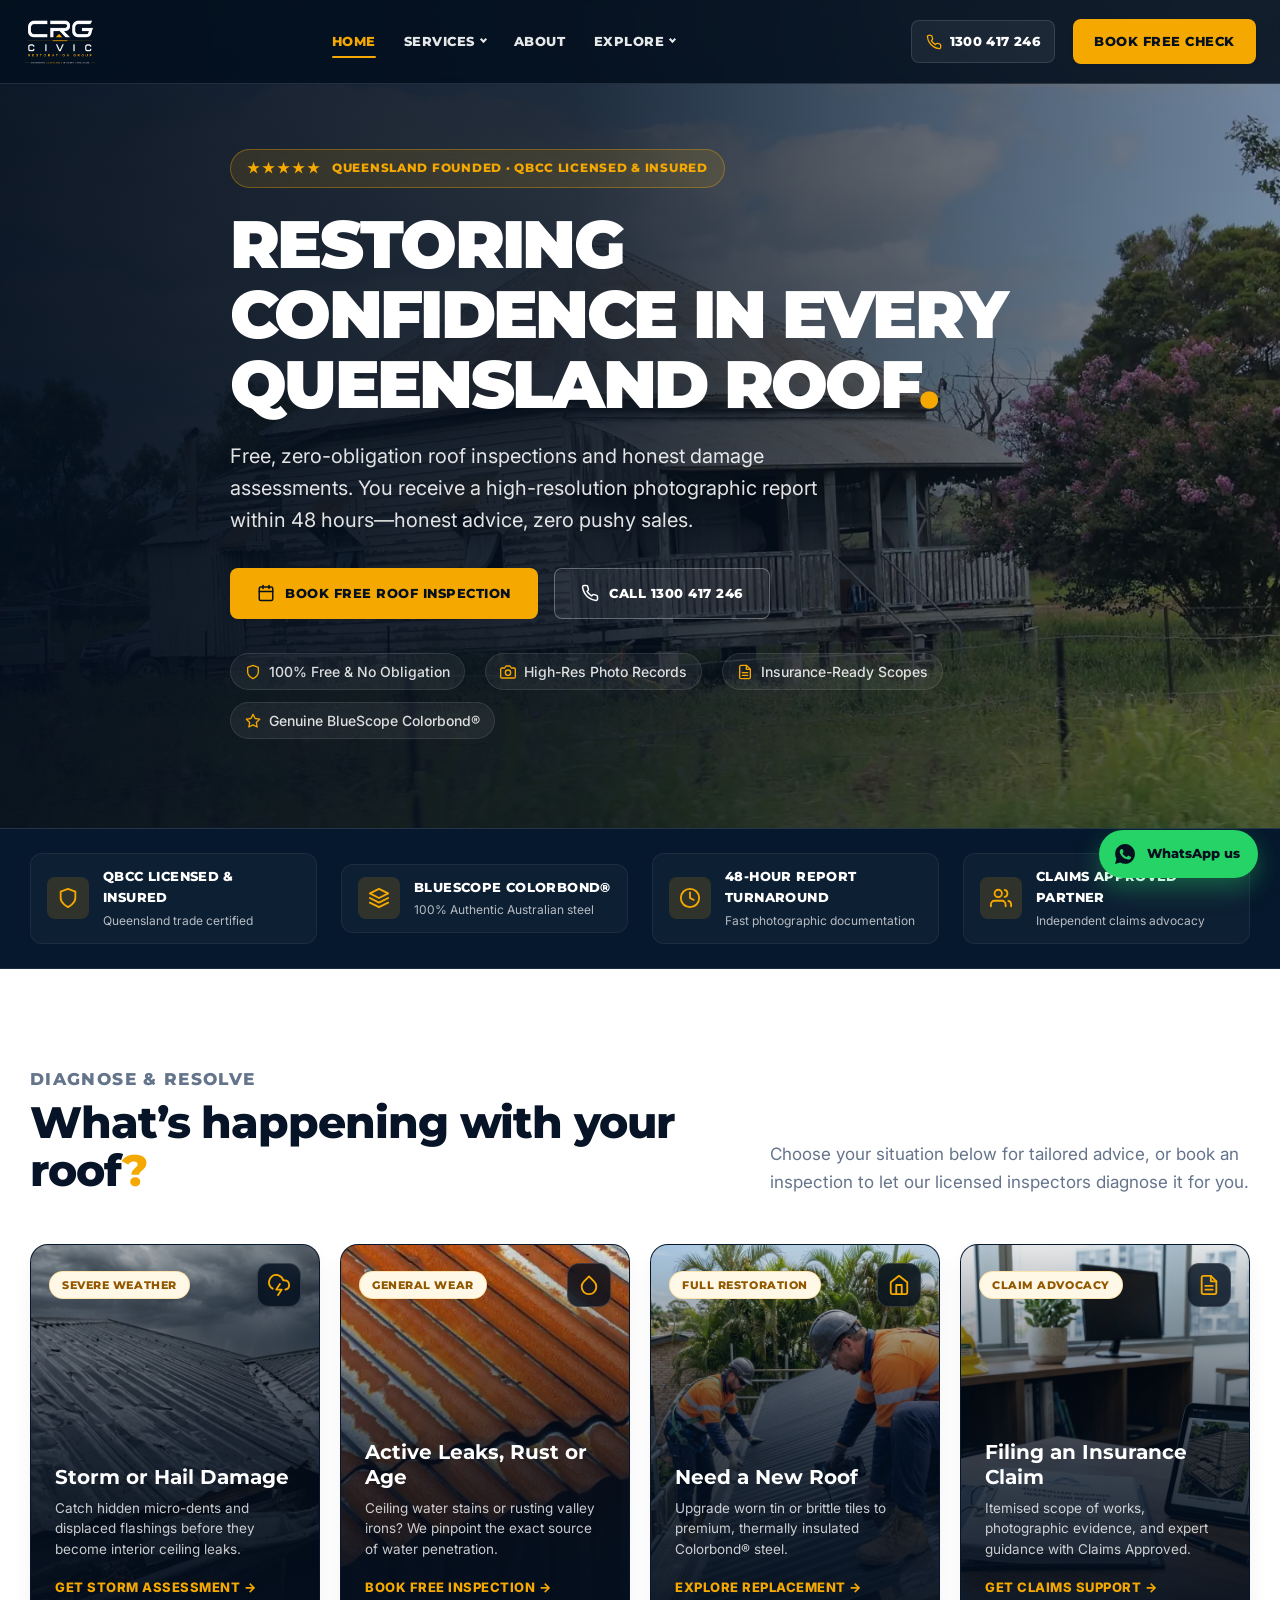
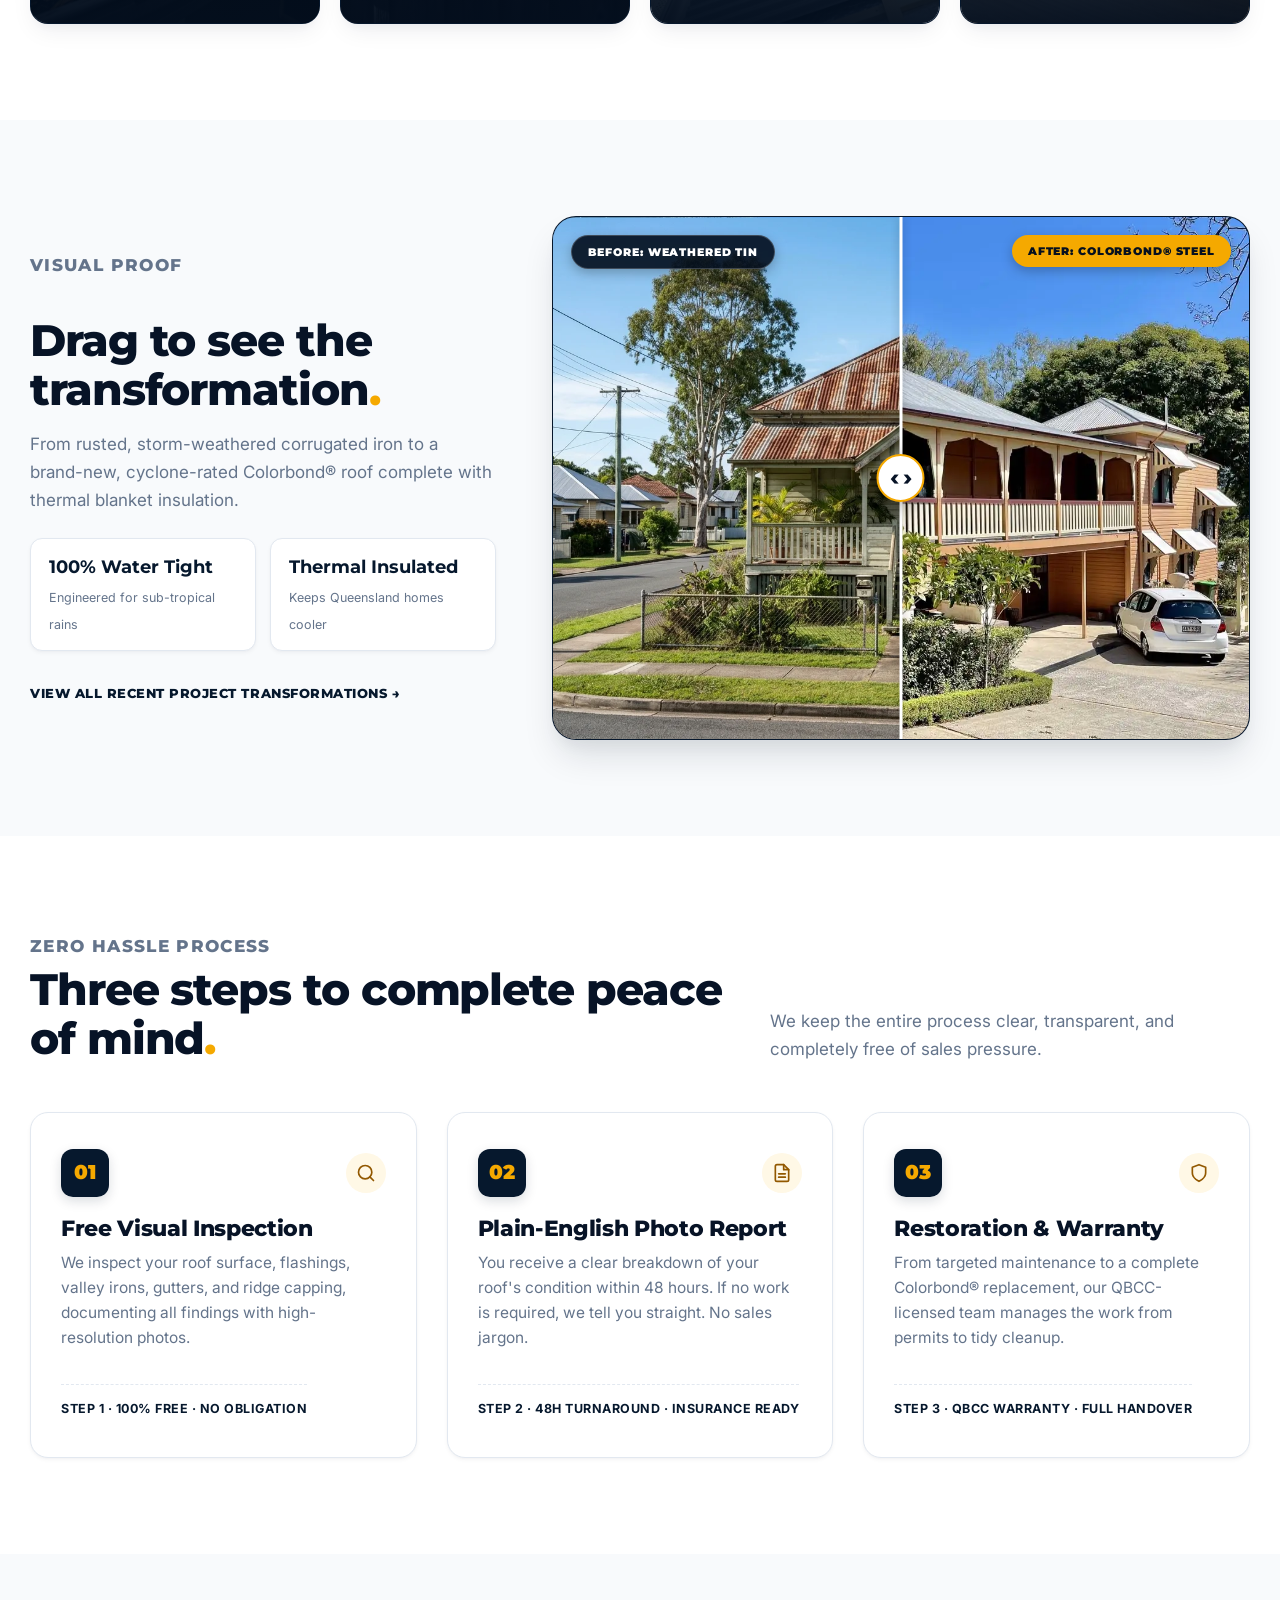
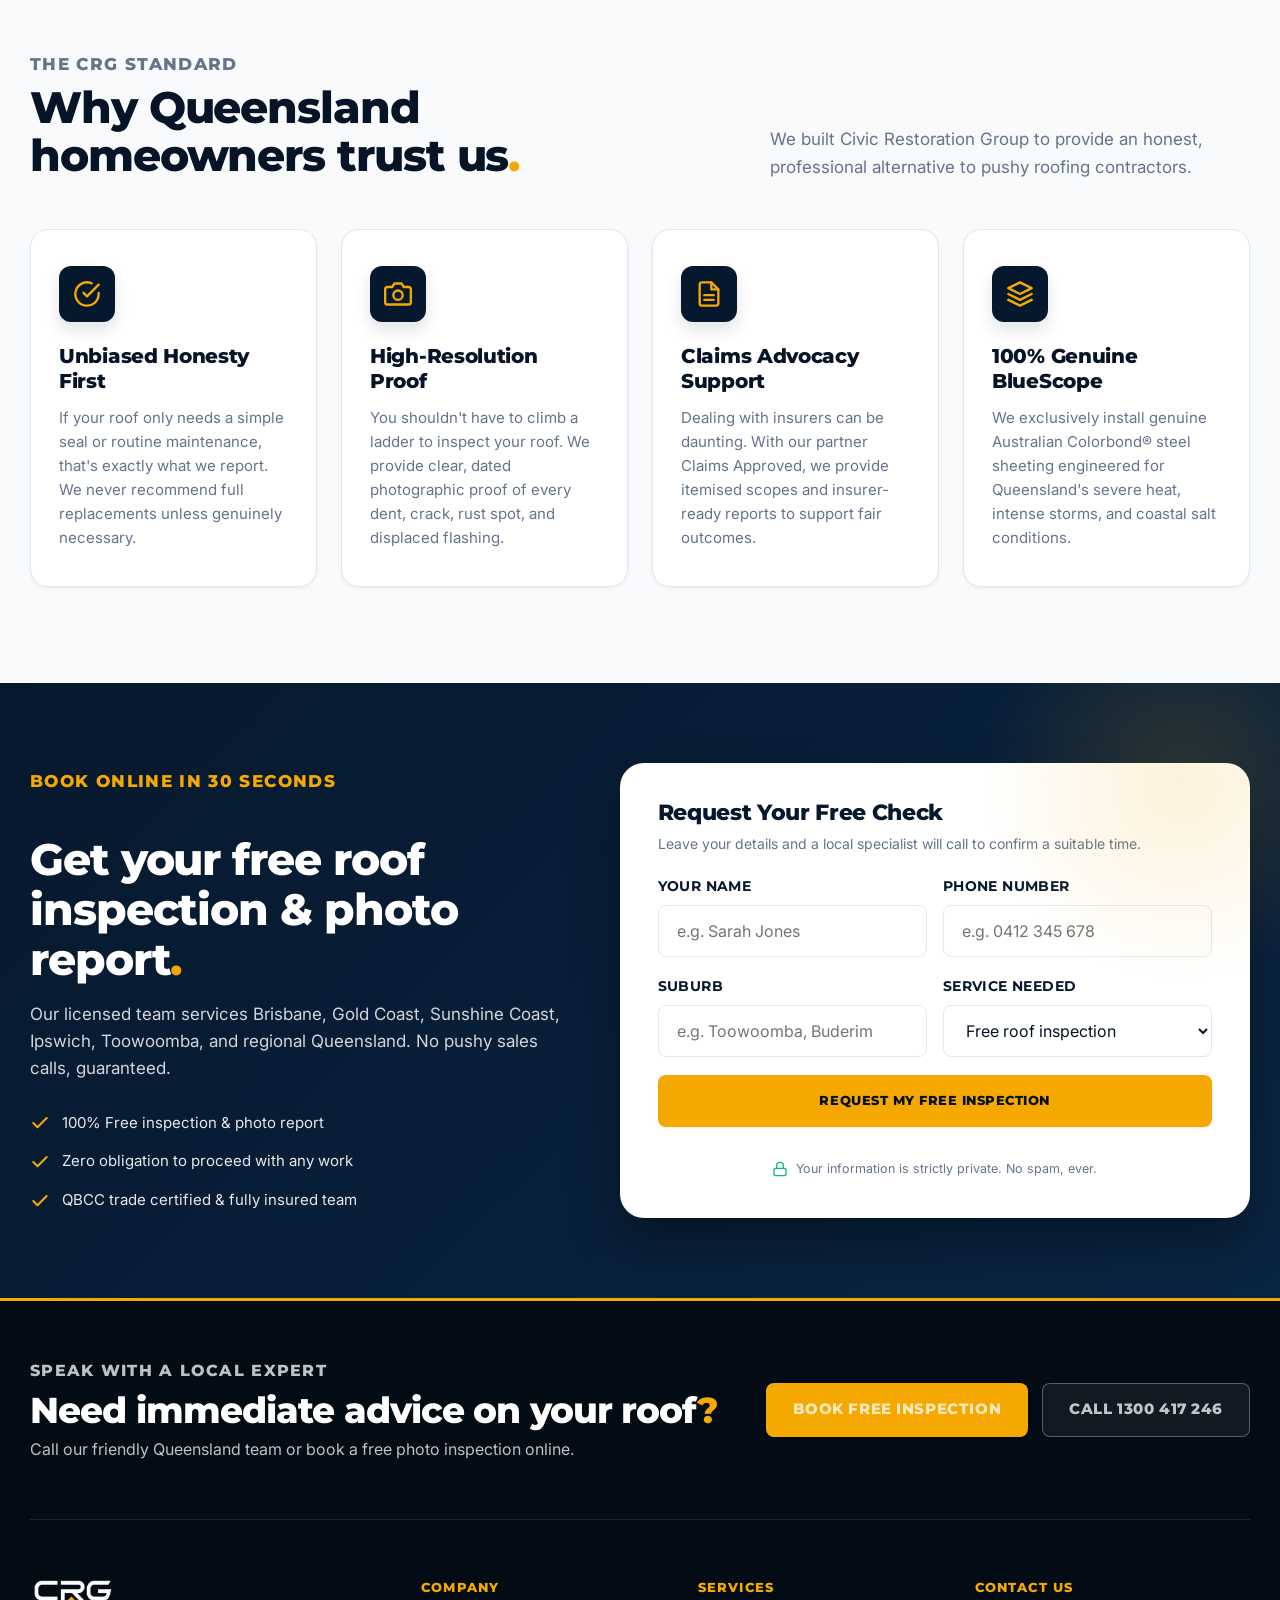
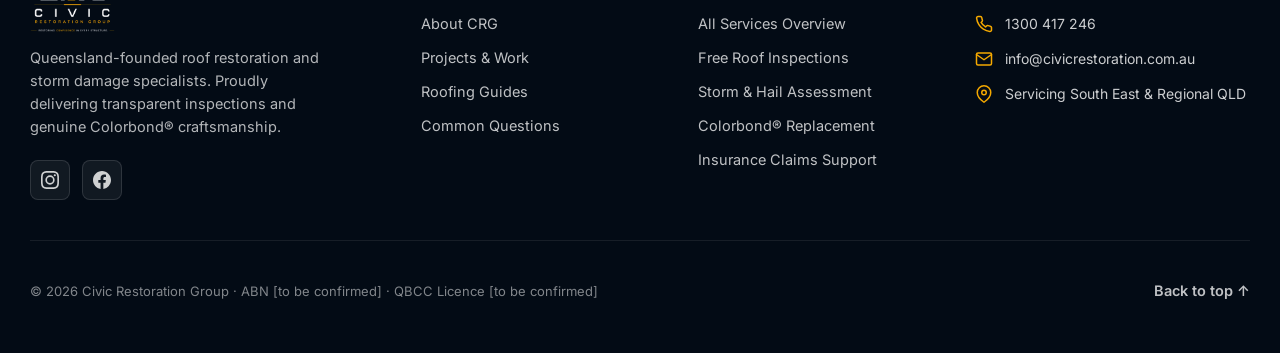
==== commit 6a14fb98: "updated new ui" ====
--- a/index.html
+++ b/index.html
@@ -4,30 +4,35 @@
   <meta charset="utf-8">
   <meta name="viewport" content="width=device-width, initial-scale=1">
   <title>Civic Restoration Group | Free Roof Inspections QLD</title>
-  <meta name="description" content="Free roof inspections, storm damage reports and Colorbond roof replacement for homes and businesses across Queensland. Book online or call 1300 417 246.">
+  <meta name="description" content="Free roof inspections, storm damage photo reports and genuine Colorbond® roof replacement across Queensland. Book online in 30 seconds or call 1300 417 246.">
   <link rel="canonical" href="https://civicrestoration.com.au/">
   <meta property="og:type" content="website">
   <meta property="og:site_name" content="Civic Restoration Group">
   <meta property="og:title" content="Civic Restoration Group | Free Roof Inspections QLD">
-  <meta property="og:description" content="Free roof inspections, storm damage reports and Colorbond roof replacement for homes and businesses across Queensland. Book online or call 1300 417 246.">
+  <meta property="og:description" content="Free roof inspections, storm damage photo reports and genuine Colorbond® roof replacement across Queensland. Book online or call 1300 417 246.">
   <meta property="og:url" content="https://civicrestoration.com.au/">
   <meta property="og:image" content="https://civicrestoration.com.au/assets/images/og-image.jpg">
   <meta name="twitter:card" content="summary_large_image">
   <link rel="preconnect" href="https://fonts.googleapis.com">
   <link rel="preconnect" href="https://fonts.gstatic.com" crossorigin>
-  <link rel="stylesheet" href="https://fonts.googleapis.com/css2?family=Inter:wght@400;600;700&family=Montserrat:wght@800;900&display=swap" media="print" onload="this.media='all'">
-  <noscript><link rel="stylesheet" href="https://fonts.googleapis.com/css2?family=Inter:wght@400;600;700&family=Montserrat:wght@800;900&display=swap"></noscript>
+  <link rel="stylesheet" href="https://fonts.googleapis.com/css2?family=Inter:wght@400;500;600;700&family=Montserrat:wght@700;800;900&display=swap" media="print" onload="this.media='all'">
+  <noscript><link rel="stylesheet" href="https://fonts.googleapis.com/css2?family=Inter:wght@400;500;600;700&family=Montserrat:wght@700;800;900&display=swap"></noscript>
   <link rel="preload" as="image" href="assets/images/hero-rural-roof.webp" fetchpriority="high">
-  <link rel="stylesheet" href="css/style.css?v=20">
+  <link rel="stylesheet" href="css/style.css?v=25">
   <script type="application/ld+json">{"@context": "https://schema.org", "@type": "RoofingContractor", "name": "Civic Restoration Group", "url": "https://civicrestoration.com.au/", "logo": "https://civicrestoration.com.au/assets/logos/crg-logo-transparent.png", "image": "https://civicrestoration.com.au/assets/images/og-image.jpg", "description": "Free roof inspections, storm damage reports and Colorbond roof replacement across Queensland.", "telephone": "1300 417 246", "email": "info@civicrestoration.com.au", "areaServed": {"@type": "State", "name": "Queensland"}}</script>
 </head>
 <body id="top">
+  <!-- Top Navigation Header -->
   <header class="topbar">
     <div class="nav-wrap">
-      <a class="brand" href="index.html"><img src="assets/logos/crg-logo-transparent.png" alt="Civic Restoration Group logo"></a>
-      <button class="menu-toggle" aria-label="Open menu"><span></span><span></span><span></span></button>
+      <a class="brand" href="index.html" aria-label="Civic Restoration Group Homepage">
+        <img src="assets/logos/crg-logo-transparent.png" alt="Civic Restoration Group logo">
+      </a>
+      <button class="menu-toggle" aria-label="Open menu" aria-expanded="false">
+        <span></span><span></span><span></span>
+      </button>
       <nav class="nav">
-        <a href="index.html">Home</a>
+        <a href="index.html" class="active">Home</a>
         <div class="nav-dropdown">
           <button class="nav-dropdown-toggle" type="button" aria-expanded="false" aria-haspopup="true">Services</button>
           <div class="nav-dropdown-menu">
@@ -47,140 +52,474 @@
             <a href="faq.html">FAQ</a>
           </div>
         </div>
-        <a class="mobile-only" href="contact.html" data-inspection-dialog>Book Inspection</a>
+        <a class="mobile-only" href="tel:1300417246">Call 1300 417 246</a>
+        <a class="mobile-only" href="contact.html" data-inspection-dialog>Book Free Inspection</a>
       </nav>
-      <a class="btn btn-outline header-cta" href="contact.html" data-inspection-dialog>Book Inspection</a>
+      <div class="header-actions">
+        <a class="header-phone" href="tel:1300417246" aria-label="Call Civic Restoration Group at 1300 417 246">
+          <svg viewBox="0 0 24 24" fill="none" stroke="currentColor" stroke-width="2" stroke-linecap="round" stroke-linejoin="round" aria-hidden="true"><path d="M22 16.92v3a2 2 0 0 1-2.18 2 19.79 19.79 0 0 1-8.63-3.07 19.5 19.5 0 0 1-6-6 19.79 19.79 0 0 1-3.07-8.67A2 2 0 0 1 4.11 2h3a2 2 0 0 1 2 1.72 12.84 12.84 0 0 0 .7 2.81 2 2 0 0 1-.45 2.11L8.09 9.91a16 16 0 0 0 6 6l1.27-1.27a2 2 0 0 1 2.11-.45 12.84 12.84 0 0 0 2.81.7A2 2 0 0 1 22 16.92z"></path></svg>
+          <span>1300 417 246</span>
+        </a>
+        <a class="btn btn-amber header-cta" href="contact.html" data-inspection-dialog>Book Free Check</a>
+      </div>
     </div>
   </header>
+
   <main>
+    <!-- Hero Section -->
     <section class="hero">
       <div class="container hero-inner">
-        <p class="eyebrow">Queensland Roof Restoration</p>
-        <h1>Restoring Confidence in Every Structure<span class="dot">.</span></h1>
-        <p class="lead">Free roof inspections and honest advice for Queensland homes.</p>
+        <div class="trust-pill">
+          <span class="stars" aria-hidden="true">★★★★★</span>
+          <span>Queensland Founded · QBCC Licensed &amp; Insured</span>
+        </div>
+        <h1>Restoring Confidence in Every Queensland Roof<span class="dot">.</span></h1>
+        <p class="lead">Free, zero-obligation roof inspections and honest damage assessments. You receive a high-resolution photographic report within 48 hours—honest advice, zero pushy sales.</p>
+        
         <div class="hero-actions">
-          <a class="btn btn-amber" href="contact.html" data-inspection-dialog>Book a Free Inspection</a>
-          <a class="btn btn-outline" href="tel:1300417246">Call 1300 417 246</a>
-        </div>
+          <a class="btn btn-amber" href="contact.html" data-inspection-dialog>
+            <svg viewBox="0 0 24 24" fill="none" stroke="currentColor" stroke-width="2" stroke-linecap="round" stroke-linejoin="round" aria-hidden="true"><rect x="3" y="4" width="18" height="18" rx="2" ry="2"></rect><line x1="16" y1="2" x2="16" y2="6"></line><line x1="8" y1="2" x2="8" y2="6"></line><line x1="3" y1="10" x2="21" y2="10"></line></svg>
+            Book Free Roof Inspection
+          </a>
+          <a class="btn btn-outline" href="tel:1300417246">
+            <svg viewBox="0 0 24 24" fill="none" stroke="currentColor" stroke-width="2" stroke-linecap="round" stroke-linejoin="round" aria-hidden="true"><path d="M22 16.92v3a2 2 0 0 1-2.18 2 19.79 19.79 0 0 1-8.63-3.07 19.5 19.5 0 0 1-6-6 19.79 19.79 0 0 1-3.07-8.67A2 2 0 0 1 4.11 2h3a2 2 0 0 1 2 1.72 12.84 12.84 0 0 0 .7 2.81 2 2 0 0 1-.45 2.11L8.09 9.91a16 16 0 0 0 6 6l1.27-1.27a2 2 0 0 1 2.11-.45 12.84 12.84 0 0 0 2.81.7A2 2 0 0 1 22 16.92z"></path></svg>
+            Call 1300 417 246
+          </a>
+        </div>
+
         <ul class="hero-proof">
-          <li>No cost, no obligation</li>
-          <li>Photo report included</li>
-          <li>Insurance-ready</li>
+          <li>
+            <svg viewBox="0 0 24 24" fill="none" stroke="currentColor" stroke-width="2" stroke-linecap="round" stroke-linejoin="round" aria-hidden="true"><path d="M12 22s8-4 8-10V5l-8-3-8 3v7c0 6 8 10 8 10z"></path></svg>
+            100% Free &amp; No Obligation
+          </li>
+          <li>
+            <svg viewBox="0 0 24 24" fill="none" stroke="currentColor" stroke-width="2" stroke-linecap="round" stroke-linejoin="round" aria-hidden="true"><path d="M23 19a2 2 0 0 1-2 2H3a2 2 0 0 1-2-2V8a2 2 0 0 1 2-2h4l2-3h6l2 3h4a2 2 0 0 1 2 2z"></path><circle cx="12" cy="13" r="4"></circle></svg>
+            High-Res Photo Records
+          </li>
+          <li>
+            <svg viewBox="0 0 24 24" fill="none" stroke="currentColor" stroke-width="2" stroke-linecap="round" stroke-linejoin="round" aria-hidden="true"><path d="M14 2H6a2 2 0 0 0-2 2v16a2 2 0 0 0 2 2h12a2 2 0 0 0 2-2V8z"></path><polyline points="14 2 14 8 20 8"></polyline><line x1="16" y1="13" x2="8" y2="13"></line><line x1="16" y1="17" x2="8" y2="17"></line></svg>
+            Insurance-Ready Scopes
+          </li>
+          <li>
+            <svg viewBox="0 0 24 24" fill="none" stroke="currentColor" stroke-width="2" stroke-linecap="round" stroke-linejoin="round" aria-hidden="true"><polygon points="12 2 15.09 8.26 22 9.27 17 14.14 18.18 21.02 12 17.77 5.82 21.02 7 14.14 2 9.27 8.91 8.26 12 2"></polygon></svg>
+            Genuine BlueScope Colorbond®
+          </li>
         </ul>
       </div>
     </section>
+
+    <!-- Trust Strip / Credentials -->
+    <div class="trust-strip">
+      <div class="container">
+        <div class="trust-grid">
+          <div class="trust-item">
+            <div class="trust-icon">
+              <svg viewBox="0 0 24 24" fill="none" stroke="currentColor" stroke-width="2" stroke-linecap="round" stroke-linejoin="round" aria-hidden="true"><path d="M12 22s8-4 8-10V5l-8-3-8 3v7c0 6 8 10 8 10z"></path></svg>
+            </div>
+            <div class="trust-text">
+              <b>QBCC Licensed &amp; Insured</b>
+              <span>Queensland trade certified</span>
+            </div>
+          </div>
+
+          <div class="trust-item colorbond-badge">
+            <div class="trust-icon">
+              <svg viewBox="0 0 24 24" fill="none" stroke="currentColor" stroke-width="2" stroke-linecap="round" stroke-linejoin="round" aria-hidden="true"><polygon points="12 2 2 7 12 12 22 7 12 2"></polygon><polyline points="2 17 12 22 22 17"></polyline><polyline points="2 12 12 17 22 12"></polyline></svg>
+            </div>
+            <div class="trust-text">
+              <b>BlueScope Colorbond®</b>
+              <span>100% Authentic Australian steel</span>
+            </div>
+          </div>
+
+          <div class="trust-item">
+            <div class="trust-icon">
+              <svg viewBox="0 0 24 24" fill="none" stroke="currentColor" stroke-width="2" stroke-linecap="round" stroke-linejoin="round" aria-hidden="true"><circle cx="12" cy="12" r="10"></circle><polyline points="12 6 12 12 16 14"></polyline></svg>
+            </div>
+            <div class="trust-text">
+              <b>48-Hour Report Turnaround</b>
+              <span>Fast photographic documentation</span>
+            </div>
+          </div>
+
+          <div class="trust-item">
+            <div class="trust-icon">
+              <svg viewBox="0 0 24 24" fill="none" stroke="currentColor" stroke-width="2" stroke-linecap="round" stroke-linejoin="round" aria-hidden="true"><path d="M17 21v-2a4 4 0 0 0-4-4H5a4 4 0 0 0-4 4v2"></path><circle cx="9" cy="7" r="4"></circle><path d="M23 21v-2a4 4 0 0 0-3-3.87"></path><path d="M16 3.13a4 4 0 0 1 0 7.75"></path></svg>
+            </div>
+            <div class="trust-text">
+              <b>Claims Approved Partner</b>
+              <span>Independent claims advocacy</span>
+            </div>
+          </div>
+        </div>
+      </div>
+    </div>
+
+    <!-- Issue Selector: What's Happening With Your Roof? -->
     <section class="section">
       <div class="container">
         <div class="section-head">
           <div>
-            <p class="eyebrow">Start Here</p>
-            <h2>What’s going on with your roof<span class="dot">?</span></h2>
-          </div>
-        </div>
+            <p class="eyebrow">Diagnose &amp; Resolve</p>
+            <h2>What’s happening with your roof<span class="dot">?</span></h2>
+          </div>
+          <p>Choose your situation below for tailored advice, or book an inspection to let our licensed inspectors diagnose it for you.</p>
+        </div>
+
         <div class="issue-grid">
+          <!-- Card 1 -->
           <a class="issue-tile" href="storm-damage.html">
-            <img src="assets/images/before-2.webp" alt="" loading="lazy">
-            <span class="issue-label"><b>Storm or hail damage</b><small>Get it assessed →</small></span>
-          </a>
+            <img src="assets/images/before-2.webp" alt="Hail and storm damaged metal roof sheets" loading="lazy">
+            <div class="issue-top">
+              <span class="tag">Severe Weather</span>
+              <div class="issue-icon-badge" aria-hidden="true">
+                <svg viewBox="0 0 24 24" fill="none" stroke="currentColor" stroke-width="2" stroke-linecap="round" stroke-linejoin="round"><path d="M19 16.9A5 5 0 0 0 18 7h-1.26a8 8 0 1 0-11.62 9"></path><polyline points="13 11 9 17 15 17 11 23"></polyline></svg>
+              </div>
+            </div>
+            <div class="issue-label">
+              <b>Storm or Hail Damage</b>
+              <p>Catch hidden micro-dents and displaced flashings before they become interior ceiling leaks.</p>
+              <small>Get Storm Assessment →</small>
+            </div>
+          </a>
+
+          <!-- Card 2 -->
           <a class="issue-tile" href="roof-inspections.html">
-            <img src="assets/images/before-1.webp" alt="" loading="lazy">
-            <span class="issue-label"><b>Leaks, rust or wear</b><small>Book a free check →</small></span>
-          </a>
+            <img src="assets/images/before-1.webp" alt="Old weathered and rusting corrugated iron roof" loading="lazy">
+            <div class="issue-top">
+              <span class="tag">General Wear</span>
+              <div class="issue-icon-badge" aria-hidden="true">
+                <svg viewBox="0 0 24 24" fill="none" stroke="currentColor" stroke-width="2" stroke-linecap="round" stroke-linejoin="round"><path d="M12 2.69l5.66 5.66a8 8 0 1 1-11.31 0z"></path></svg>
+              </div>
+            </div>
+            <div class="issue-label">
+              <b>Active Leaks, Rust or Age</b>
+              <p>Ceiling water stains or rusting valley irons? We pinpoint the exact source of water penetration.</p>
+              <small>Book Free Inspection →</small>
+            </div>
+          </a>
+
+          <!-- Card 3 -->
           <a class="issue-tile" href="roof-replacement.html">
-            <img src="assets/images/roof-reno.webp" alt="" loading="lazy">
-            <span class="issue-label"><b>Time for a new roof</b><small>Explore replacement →</small></span>
-          </a>
+            <img src="assets/images/roof-reno.webp" alt="Brand new Colorbond roof installation in progress" loading="lazy">
+            <div class="issue-top">
+              <span class="tag">Full Restoration</span>
+              <div class="issue-icon-badge" aria-hidden="true">
+                <svg viewBox="0 0 24 24" fill="none" stroke="currentColor" stroke-width="2" stroke-linecap="round" stroke-linejoin="round"><path d="M3 9l9-7 9 7v11a2 2 0 0 1-2 2H5a2 2 0 0 1-2-2z"></path><polyline points="9 22 9 12 15 12 15 22"></polyline></svg>
+              </div>
+            </div>
+            <div class="issue-label">
+              <b>Need a New Roof</b>
+              <p>Upgrade worn tin or brittle tiles to premium, thermally insulated Colorbond® steel.</p>
+              <small>Explore Replacement →</small>
+            </div>
+          </a>
+
+          <!-- Card 4 -->
           <a class="issue-tile" href="insurance-support.html">
-            <img src="assets/images/paperwork.webp" alt="" loading="lazy">
-            <span class="issue-label"><b>Making a claim</b><small>Get the paperwork →</small></span>
+            <img src="assets/images/paperwork.webp" alt="Insurance paperwork and structural photo reports" loading="lazy">
+            <div class="issue-top">
+              <span class="tag">Claim Advocacy</span>
+              <div class="issue-icon-badge" aria-hidden="true">
+                <svg viewBox="0 0 24 24" fill="none" stroke="currentColor" stroke-width="2" stroke-linecap="round" stroke-linejoin="round"><path d="M14 2H6a2 2 0 0 0-2 2v16a2 2 0 0 0 2 2h12a2 2 0 0 0 2-2V8z"></path><polyline points="14 2 14 8 20 8"></polyline><line x1="16" y1="13" x2="8" y2="13"></line><line x1="16" y1="17" x2="8" y2="17"></line></svg>
+              </div>
+            </div>
+            <div class="issue-label">
+              <b>Filing an Insurance Claim</b>
+              <p>Itemised scope of works, photographic evidence, and expert guidance with Claims Approved.</p>
+              <small>Get Claims Support →</small>
+            </div>
           </a>
         </div>
       </div>
     </section>
+
+    <!-- Before & After Comparison Slider -->
     <section class="section section-soft">
       <div class="container compare-wrap">
         <div class="compare-copy">
-          <p class="eyebrow">Before &amp; After</p>
-          <h2>Drag to see the difference<span class="dot">.</span></h2>
-          <p>From storm-worn to brand-new Colorbond®.</p>
-          <a class="learn" href="projects.html">See more projects →</a>
-        </div>
+          <p class="eyebrow">Visual Proof</p>
+          <h2>Drag to see the transformation<span class="dot">.</span></h2>
+          <p>From rusted, storm-weathered corrugated iron to a brand-new, cyclone-rated Colorbond® roof complete with thermal blanket insulation.</p>
+          
+          <div class="compare-highlights">
+            <div class="compare-stat">
+              <b>100% Water Tight</b>
+              <span>Engineered for sub-tropical rains</span>
+            </div>
+            <div class="compare-stat">
+              <b>Thermal Insulated</b>
+              <span>Keeps Queensland homes cooler</span>
+            </div>
+          </div>
+
+          <a class="learn" href="projects.html">
+            View All Recent Project Transformations →
+          </a>
+        </div>
+
         <div class="compare" data-compare>
-          <img src="assets/images/coastal-roof.webp" alt="After: new Colorbond roof" loading="lazy">
+          <img src="assets/images/coastal-roof.webp" alt="After: New Colorbond steel roof in Surfmist finish" loading="lazy">
           <div class="compare-before">
-            <img src="assets/images/before-4.webp" alt="Before: weathered rusted roof" loading="lazy">
-          </div>
-          <span class="compare-tag is-before">Before</span>
-          <span class="compare-tag is-after">After</span>
+            <img src="assets/images/before-4.webp" alt="Before: Heavily rusted and weathered corrugated tin roof" loading="lazy">
+          </div>
+          <span class="compare-tag is-before">Before: Weathered Tin</span>
+          <span class="compare-tag is-after">After: Colorbond® Steel</span>
           <span class="compare-handle" aria-hidden="true"></span>
-          <input type="range" min="0" max="100" value="50" aria-label="Drag to compare before and after">
+          <input type="range" min="0" max="100" value="50" aria-label="Drag slider to compare before and after roof transformation">
         </div>
       </div>
     </section>
+
+    <!-- 3-Step Process: How It Works -->
     <section class="section">
       <div class="container">
         <div class="section-head">
           <div>
-            <p class="eyebrow">How It Works</p>
-            <h2>Three steps. Zero hassle<span class="dot">.</span></h2>
-          </div>
-        </div>
+            <p class="eyebrow">Zero Hassle Process</p>
+            <h2>Three steps to complete peace of mind<span class="dot">.</span></h2>
+          </div>
+          <p>We keep the entire process clear, transparent, and completely free of sales pressure.</p>
+        </div>
+
         <ol class="timeline">
-          <li><span>1</span><h3>Inspect</h3><p>We check and photograph your roof.</p></li>
-          <li><span>2</span><h3>Report</h3><p>Clear findings. No jargon.</p></li>
-          <li><span>3</span><h3>Restore</h3><p>We handle the work, start to finish.</p></li>
+          <li class="timeline-step">
+            <div class="timeline-step-header">
+              <span class="timeline-num">01</span>
+              <div class="timeline-icon">
+                <svg viewBox="0 0 24 24" fill="none" stroke="currentColor" stroke-width="2" stroke-linecap="round" stroke-linejoin="round" aria-hidden="true"><circle cx="11" cy="11" r="8"></circle><line x1="21" y1="21" x2="16.65" y2="16.65"></line></svg>
+              </div>
+            </div>
+            <h3>Free Visual Inspection</h3>
+            <p>We inspect your roof surface, flashings, valley irons, gutters, and ridge capping, documenting all findings with high-resolution photos.</p>
+            <div class="timeline-meta">Step 1 · 100% Free · No Obligation</div>
+          </li>
+
+          <li class="timeline-step">
+            <div class="timeline-step-header">
+              <span class="timeline-num">02</span>
+              <div class="timeline-icon">
+                <svg viewBox="0 0 24 24" fill="none" stroke="currentColor" stroke-width="2" stroke-linecap="round" stroke-linejoin="round" aria-hidden="true"><path d="M14 2H6a2 2 0 0 0-2 2v16a2 2 0 0 0 2 2h12a2 2 0 0 0 2-2V8z"></path><polyline points="14 2 14 8 20 8"></polyline><line x1="16" y1="13" x2="8" y2="13"></line><line x1="16" y1="17" x2="8" y2="17"></line></svg>
+              </div>
+            </div>
+            <h3>Plain-English Photo Report</h3>
+            <p>You receive a clear breakdown of your roof's condition within 48 hours. If no work is required, we tell you straight. No sales jargon.</p>
+            <div class="timeline-meta">Step 2 · 48h Turnaround · Insurance Ready</div>
+          </li>
+
+          <li class="timeline-step">
+            <div class="timeline-step-header">
+              <span class="timeline-num">03</span>
+              <div class="timeline-icon">
+                <svg viewBox="0 0 24 24" fill="none" stroke="currentColor" stroke-width="2" stroke-linecap="round" stroke-linejoin="round" aria-hidden="true"><path d="M12 22s8-4 8-10V5l-8-3-8 3v7c0 6 8 10 8 10z"></path></svg>
+              </div>
+            </div>
+            <h3>Restoration &amp; Warranty</h3>
+            <p>From targeted maintenance to a complete Colorbond® replacement, our QBCC-licensed team manages the work from permits to tidy cleanup.</p>
+            <div class="timeline-meta">Step 3 · QBCC Warranty · Full Handover</div>
+          </li>
         </ol>
+      </div>
+    </section>
+
+    <!-- Why Choose CRG: The Differentiator Grid -->
+    <section class="section section-soft">
+      <div class="container">
+        <div class="section-head">
+          <div>
+            <p class="eyebrow">The CRG Standard</p>
+            <h2>Why Queensland homeowners trust us<span class="dot">.</span></h2>
+          </div>
+          <p>We built Civic Restoration Group to provide an honest, professional alternative to pushy roofing contractors.</p>
+        </div>
+
+        <div class="feature-grid">
+          <div class="feature-card">
+            <div class="feature-icon">
+              <svg viewBox="0 0 24 24" fill="none" stroke="currentColor" stroke-width="2" stroke-linecap="round" stroke-linejoin="round" aria-hidden="true"><path d="M22 11.08V12a10 10 0 1 1-5.93-9.14"></path><polyline points="22 4 12 14.01 9 11.01"></polyline></svg>
+            </div>
+            <h3>Unbiased Honesty First</h3>
+            <p>If your roof only needs a simple seal or routine maintenance, that's exactly what we report. We never recommend full replacements unless genuinely necessary.</p>
+          </div>
+
+          <div class="feature-card">
+            <div class="feature-icon">
+              <svg viewBox="0 0 24 24" fill="none" stroke="currentColor" stroke-width="2" stroke-linecap="round" stroke-linejoin="round" aria-hidden="true"><path d="M23 19a2 2 0 0 1-2 2H3a2 2 0 0 1-2-2V8a2 2 0 0 1 2-2h4l2-3h6l2 3h4a2 2 0 0 1 2 2z"></path><circle cx="12" cy="13" r="4"></circle></svg>
+            </div>
+            <h3>High-Resolution Proof</h3>
+            <p>You shouldn't have to climb a ladder to inspect your roof. We provide clear, dated photographic proof of every dent, crack, rust spot, and displaced flashing.</p>
+          </div>
+
+          <div class="feature-card">
+            <div class="feature-icon">
+              <svg viewBox="0 0 24 24" fill="none" stroke="currentColor" stroke-width="2" stroke-linecap="round" stroke-linejoin="round" aria-hidden="true"><path d="M14 2H6a2 2 0 0 0-2 2v16a2 2 0 0 0 2 2h12a2 2 0 0 0 2-2V8z"></path><polyline points="14 2 14 8 20 8"></polyline><line x1="16" y1="13" x2="8" y2="13"></line><line x1="16" y1="17" x2="8" y2="17"></line></svg>
+            </div>
+            <h3>Claims Advocacy Support</h3>
+            <p>Dealing with insurers can be daunting. With our partner Claims Approved, we provide itemised scopes and insurer-ready reports to support fair outcomes.</p>
+          </div>
+
+          <div class="feature-card">
+            <div class="feature-icon">
+              <svg viewBox="0 0 24 24" fill="none" stroke="currentColor" stroke-width="2" stroke-linecap="round" stroke-linejoin="round" aria-hidden="true"><polygon points="12 2 2 7 12 12 22 7 12 2"></polygon><polyline points="2 17 12 22 22 17"></polyline><polyline points="2 12 12 17 22 12"></polyline></svg>
+            </div>
+            <h3>100% Genuine BlueScope</h3>
+            <p>We exclusively install genuine Australian Colorbond® steel sheeting engineered for Queensland's severe heat, intense storms, and coastal salt conditions.</p>
+          </div>
+        </div>
+      </div>
+    </section>
+
+    <!-- Embedded High-Conversion Booking Section -->
+    <section class="booking-section">
+      <div class="container">
+        <div class="booking-card">
+          <div class="booking-copy">
+            <p class="eyebrow" style="color:var(--amber);">Book Online in 30 Seconds</p>
+            <h2>Get your free roof inspection &amp; photo report<span class="dot">.</span></h2>
+            <p>Our licensed team services Brisbane, Gold Coast, Sunshine Coast, Ipswich, Toowoomba, and regional Queensland. No pushy sales calls, guaranteed.</p>
+            
+            <ul class="booking-perks">
+              <li>
+                <svg viewBox="0 0 24 24" fill="none" stroke="currentColor" stroke-width="2.5" stroke-linecap="round" stroke-linejoin="round" aria-hidden="true"><polyline points="20 6 9 17 4 12"></polyline></svg>
+                100% Free inspection &amp; photo report
+              </li>
+              <li>
+                <svg viewBox="0 0 24 24" fill="none" stroke="currentColor" stroke-width="2.5" stroke-linecap="round" stroke-linejoin="round" aria-hidden="true"><polyline points="20 6 9 17 4 12"></polyline></svg>
+                Zero obligation to proceed with any work
+              </li>
+              <li>
+                <svg viewBox="0 0 24 24" fill="none" stroke="currentColor" stroke-width="2.5" stroke-linecap="round" stroke-linejoin="round" aria-hidden="true"><polyline points="20 6 9 17 4 12"></polyline></svg>
+                QBCC trade certified &amp; fully insured team
+              </li>
+            </ul>
+          </div>
+
+          <div class="booking-form-box">
+            <h3>Request Your Free Check</h3>
+            <p>Leave your details and a local specialist will call to confirm a suitable time.</p>
+            
+            <form class="form" action="https://api.web3forms.com/submit" method="POST" data-ajax-form>
+              <input type="hidden" name="access_key" value="05183041-090d-483d-a39a-db68839d52fb">
+              <input type="hidden" name="subject" value="New Homepage Inspection Request">
+              <input type="hidden" name="from_name" value="Civic Restoration Group Website">
+              <input type="checkbox" name="botcheck" style="display:none">
+              
+              <div class="form-row">
+                <label>Your Name
+                  <input type="text" name="name" autocomplete="name" placeholder="e.g. Sarah Jones" required>
+                </label>
+                <label>Phone Number
+                  <input type="tel" name="phone" autocomplete="tel" placeholder="e.g. 0412 345 678" required>
+                </label>
+              </div>
+
+              <div class="form-row">
+                <label>Suburb
+                  <input type="text" name="suburb" placeholder="e.g. Toowoomba, Buderim" required>
+                </label>
+                <label>Service Needed
+                  <select name="service" required>
+                    <option value="Free roof inspection">Free roof inspection</option>
+                    <option value="Storm or hail damage">Storm or hail damage</option>
+                    <option value="Need a new roof">Roof replacement</option>
+                    <option value="Insurance claim">Insurance claim support</option>
+                  </select>
+                </label>
+              </div>
+
+              <p class="form-status" role="alert" hidden></p>
+
+              <button class="btn btn-amber" type="submit" style="width:100%;">
+                Request My Free Inspection
+              </button>
+
+              <div class="booking-guarantee">
+                <svg viewBox="0 0 24 24" fill="none" stroke="currentColor" stroke-width="2" stroke-linecap="round" stroke-linejoin="round" aria-hidden="true"><rect x="3" y="11" width="18" height="11" rx="2" ry="2"></rect><path d="M7 11V7a5 5 0 0 1 10 0v4"></path></svg>
+                <span>Your information is strictly private. No spam, ever.</span>
+              </div>
+            </form>
+          </div>
+        </div>
       </div>
     </section>
   </main>
+
+  <!-- Mobile Sticky Conversion Dock (Shown only on small screens) -->
+  <div class="mobile-cta-bar" aria-label="Quick contact buttons">
+    <a class="mobile-cta-btn mobile-cta-call" href="tel:1300417246">
+      <svg viewBox="0 0 24 24" fill="none" stroke="currentColor" stroke-width="2" stroke-linecap="round" stroke-linejoin="round" aria-hidden="true"><path d="M22 16.92v3a2 2 0 0 1-2.18 2 19.79 19.79 0 0 1-8.63-3.07 19.5 19.5 0 0 1-6-6 19.79 19.79 0 0 1-3.07-8.67A2 2 0 0 1 4.11 2h3a2 2 0 0 1 2 1.72 12.84 12.84 0 0 0 .7 2.81 2 2 0 0 1-.45 2.11L8.09 9.91a16 16 0 0 0 6 6l1.27-1.27a2 2 0 0 1 2.11-.45 12.84 12.84 0 0 0 2.81.7A2 2 0 0 1 22 16.92z"></path></svg>
+      Call 1300 417 246
+    </a>
+    <a class="mobile-cta-btn mobile-cta-book" href="contact.html" data-inspection-dialog>
+      <svg viewBox="0 0 24 24" fill="none" stroke="currentColor" stroke-width="2" stroke-linecap="round" stroke-linejoin="round" aria-hidden="true"><rect x="3" y="4" width="18" height="18" rx="2" ry="2"></rect><line x1="16" y1="2" x2="16" y2="6"></line><line x1="8" y1="2" x2="8" y2="6"></line><line x1="3" y1="10" x2="21" y2="10"></line></svg>
+      Free Inspection
+    </a>
+  </div>
+
+  <!-- Global Footer -->
   <footer class="footer">
     <div class="container footer-cta">
       <div>
-        <p class="eyebrow">Free &amp; No Obligation</p>
-        <h2>Worried about your roof<span class="dot">?</span></h2>
-        <p>Get honest advice from a local Queensland team.</p>
+        <p class="eyebrow">Speak With a Local Expert</p>
+        <h2>Need immediate advice on your roof<span class="dot">?</span></h2>
+        <p>Call our friendly Queensland team or book a free photo inspection online.</p>
       </div>
       <div class="footer-cta-actions">
-        <a class="btn btn-amber" href="contact.html" data-inspection-dialog>Book a Free Inspection</a>
+        <a class="btn btn-amber" href="contact.html" data-inspection-dialog>Book Free Inspection</a>
         <a class="btn btn-outline" href="tel:1300417246">Call 1300 417 246</a>
       </div>
     </div>
+
     <div class="container footer-grid">
       <div class="footer-brand">
         <img class="footer-logo" src="assets/logos/crg-logo-transparent.png" alt="CRG logo" loading="lazy">
-        <p>Queensland founded roof restoration and storm damage specialists.</p>
+        <p>Queensland-founded roof restoration and storm damage specialists. Proudly delivering transparent inspections and genuine Colorbond® craftsmanship.</p>
         <div class="footer-social">
           <a href="#" data-social="instagram" target="_blank" rel="noopener" aria-label="CRG on Instagram"><svg viewBox="0 0 24 24" aria-hidden="true"><path fill="currentColor" d="M12 2.2c3.2 0 3.6 0 4.8.1 3.3.1 4.8 1.7 4.9 4.9.1 1.3.1 1.6.1 4.8s0 3.6-.1 4.8c-.1 3.2-1.7 4.8-4.9 4.9-1.3.1-1.6.1-4.8.1s-3.6 0-4.8-.1c-3.3-.1-4.8-1.7-4.9-4.9C2.2 15.6 2.2 15.2 2.2 12s0-3.6.1-4.8C2.4 3.9 3.9 2.4 7.2 2.3 8.4 2.2 8.8 2.2 12 2.2zM12 0C8.7 0 8.3 0 7.1.1 2.7.3.3 2.7.1 7.1 0 8.3 0 8.7 0 12s0 3.7.1 4.9c.2 4.4 2.6 6.8 7 7 1.2.1 1.6.1 4.9.1s3.7 0 4.9-.1c4.4-.2 6.8-2.6 7-7 .1-1.2.1-1.6.1-4.9s0-3.7-.1-4.9c-.2-4.4-2.6-6.8-7-7C15.7 0 15.3 0 12 0zm0 5.8a6.2 6.2 0 1 0 0 12.4 6.2 6.2 0 0 0 0-12.4zM12 16a4 4 0 1 1 0-8 4 4 0 0 1 0 8zm6.4-11.8a1.4 1.4 0 1 0 0 2.9 1.4 1.4 0 0 0 0-2.9z"/></svg></a>
           <a href="#" data-social="facebook" target="_blank" rel="noopener" aria-label="CRG on Facebook"><svg viewBox="0 0 24 24" aria-hidden="true"><path fill="currentColor" d="M24 12.1C24 5.4 18.6 0 12 0S0 5.4 0 12.1C0 18.1 4.4 23.1 10.1 24v-8.4H7.1v-3.5h3V9.4c0-3 1.8-4.7 4.5-4.7 1.3 0 2.7.2 2.7.2v3h-1.5c-1.5 0-2 .9-2 1.9v2.3h3.3l-.5 3.5h-2.8V24C19.6 23.1 24 18.1 24 12.1z"/></svg></a>
         </div>
       </div>
+
       <div>
         <h3>Company</h3>
-        <a href="about.html">About</a>
-        <a href="projects.html">Projects</a>
-        <a href="resources.html">Resources</a>
-        <a href="faq.html">FAQs</a>
-      </div>
+        <a href="about.html">About CRG</a>
+        <a href="projects.html">Projects &amp; Work</a>
+        <a href="resources.html">Roofing Guides</a>
+        <a href="faq.html">Common Questions</a>
+      </div>
+
       <div>
         <h3>Services</h3>
         <a href="services.html">All Services Overview</a>
         <a href="roof-inspections.html">Free Roof Inspections</a>
         <a href="storm-damage.html">Storm &amp; Hail Assessment</a>
-        <a href="roof-replacement.html">Roof Replacement</a>
-        <a href="insurance-support.html">Insurance Support</a>
-      </div>
+        <a href="roof-replacement.html">Colorbond® Replacement</a>
+        <a href="insurance-support.html">Insurance Claims Support</a>
+      </div>
+
       <div class="footer-contact">
-        <h3>Get in Touch</h3>
-        <a href="tel:1300417246"><svg viewBox="0 0 24 24" aria-hidden="true"><path fill="currentColor" d="M6.6 10.8a15.1 15.1 0 0 0 6.6 6.6l2.2-2.2a1 1 0 0 1 1-.25 11.4 11.4 0 0 0 3.6.57 1 1 0 0 1 1 1V20a1 1 0 0 1-1 1A17 17 0 0 1 3 4a1 1 0 0 1 1-1h3.5a1 1 0 0 1 1 1c0 1.25.2 2.45.57 3.57a1 1 0 0 1-.25 1z"/></svg>1300 417 246</a>
-        <a href="mailto:info@civicrestoration.com.au"><svg viewBox="0 0 24 24" aria-hidden="true"><path fill="currentColor" d="M20 4H4a2 2 0 0 0-2 2v12a2 2 0 0 0 2 2h16a2 2 0 0 0 2-2V6a2 2 0 0 0-2-2zm0 4-8 5-8-5V6l8 5 8-5z"/></svg>info@civicrestoration.com.au</a>
-        <p><svg viewBox="0 0 24 24" aria-hidden="true"><path fill="currentColor" d="M12 2a7 7 0 0 0-7 7c0 5.25 7 13 7 13s7-7.75 7-13a7 7 0 0 0-7-7zm0 9.5A2.5 2.5 0 1 1 12 6.5a2.5 2.5 0 0 1 0 5z"/></svg>Servicing Queensland</p>
+        <h3>Contact Us</h3>
+        <a href="tel:1300417246">
+          <svg viewBox="0 0 24 24" fill="none" stroke="currentColor" stroke-width="2" stroke-linecap="round" stroke-linejoin="round" aria-hidden="true"><path d="M22 16.92v3a2 2 0 0 1-2.18 2 19.79 19.79 0 0 1-8.63-3.07 19.5 19.5 0 0 1-6-6 19.79 19.79 0 0 1-3.07-8.67A2 2 0 0 1 4.11 2h3a2 2 0 0 1 2 1.72 12.84 12.84 0 0 0 .7 2.81 2 2 0 0 1-.45 2.11L8.09 9.91a16 16 0 0 0 6 6l1.27-1.27a2 2 0 0 1 2.11-.45 12.84 12.84 0 0 0 2.81.7A2 2 0 0 1 22 16.92z"></path></svg>
+          1300 417 246
+        </a>
+        <a href="mailto:info@civicrestoration.com.au">
+          <svg viewBox="0 0 24 24" fill="none" stroke="currentColor" stroke-width="2" stroke-linecap="round" stroke-linejoin="round" aria-hidden="true"><path d="M4 4h16c1.1 0 2 .9 2 2v12c0 1.1-.9 2-2 2H4c-1.1 0-2-.9-2-2V6c0-1.1.9-2 2-2z"></path><polyline points="22,6 12,13 2,6"></polyline></svg>
+          info@civicrestoration.com.au
+        </a>
+        <p>
+          <svg viewBox="0 0 24 24" fill="none" stroke="currentColor" stroke-width="2" stroke-linecap="round" stroke-linejoin="round" aria-hidden="true"><path d="M21 10c0 7-9 13-9 13s-9-6-9-13a9 9 0 0 1 18 0z"></path><circle cx="12" cy="10" r="3"></circle></svg>
+          Servicing South East &amp; Regional QLD
+        </p>
       </div>
     </div>
+
     <div class="container footer-bottom">
       <p>© 2026 Civic Restoration Group · ABN [to be confirmed] · QBCC Licence [to be confirmed]</p>
       <a class="back-to-top" href="#top">Back to top ↑</a>
     </div>
   </footer>
-  <script type="module" src="js/main.js?v=20"></script>
+
+  <script type="module" src="js/main.js?v=25"></script>
 </body>
 </html>
--- a/css/style.css
+++ b/css/style.css
@@ -1,1638 +1,997 @@
 /* ==========================================================================
-   Civic Restoration Group — Main stylesheet
-
-   1.  Variables
-   2.  Base
-   3.  Layout
-   4.  Header & navigation
-   5.  Buttons
-   6.  Typography helpers
-   7.  Hero & page banners
-   8.  Sections
-   9.  Cards & grids
-   10. Feature panels
-   11. Call to action
-   12. Forms
-   13. Footer
-   14. Animations
-   15. Responsive
-   16. Reduced motion
+   Civic Restoration Group — Main Stylesheet
+   Modern High-Conversion UI Design System for Queensland Roof Restoration
+
+   1.  Variables & Design Tokens
+   2.  Reset & Base
+   3.  Typography & Helpers
+   4.  Buttons & Badges
+   5.  Header & Navigation
+   6.  Hero Section & Page Banners
+   7.  Trust Strips & Social Proof
+   8.  Issue Selector (Homepage Navigation)
+   9.  Comparison Slider (Before & After)
+   10. Process & Timelines (How It Works)
+   11. Feature Cards & Differentiators
+   12. Service Cards & Industry Blocks
+   13. Gallery & Project Cards
+   14. Resource & Guide Cards
+   15. FAQ Accordion
+   16. Forms, Dialogs & Interactive Elements
+   17. Embedded Quick-Booking Card
+   18. Mobile Sticky Conversion Dock
+   19. Footer
+   20. Animations & Transitions
+   21. Responsive Media Queries
+   22. Reduced Motion Accessibility
    ========================================================================== */
 
-/* 1. Variables
+/* 1. Variables & Design Tokens
    ========================================================================== */
 
 :root {
+  /* Brand Palette (Navy & Amber) */
   --navy: #06182d;
-  --navy2: #0a2542;
+  --navy-surface: #0a2542;
+  --navy-deep: #030e1d;
+  --navy-night: #030b15;
   --ink: #071326;
-  --muted: #647083;
+  --ink-secondary: #334155;
+  
+  /* Amber / Gold Accents */
   --amber: #f5a900;
-  --white: #fff;
-  --soft: #f4f6f8;
-  --line: #dbe1e8;
-  --max: 1180px;
-}
-
-/* 2. Base
+  --amber-hover: #e09500;
+  --amber-light: #fff8e6;
+  --amber-glow: rgba(245, 169, 0, 0.28);
+  --amber-border: rgba(245, 169, 0, 0.35);
+
+  /* Neutrals & Surfaces */
+  --white: #ffffff;
+  --soft: #f8fafc;
+  --soft-alt: #f1f5f9;
+  --line: #e2e8f0;
+  --line-dark: rgba(255, 255, 255, 0.12);
+  --muted: #64748b;
+  --muted-light: #94a3b8;
+  --muted-dark: rgba(255, 255, 255, 0.75);
+
+  /* Status */
+  --success: #10b981;
+  --success-bg: #ecfdf5;
+  --error: #ef4444;
+  --error-bg: #fef2f2;
+
+  /* Typography */
+  --font-sans: 'Inter', -apple-system, BlinkMacSystemFont, "Segoe UI", Roboto, Helvetica, Arial, sans-serif;
+  --font-heading: 'Montserrat', -apple-system, BlinkMacSystemFont, "Segoe UI", Roboto, Helvetica, Arial, sans-serif;
+
+  /* Spacing & Layout */
+  --max: 1220px;
+  --radius-sm: 8px;
+  --radius-md: 12px;
+  --radius-lg: 18px;
+  --radius-xl: 24px;
+  --radius-full: 9999px;
+
+  /* Elevation Shadows */
+  --shadow-sm: 0 2px 4px rgba(6, 24, 45, 0.04), 0 1px 2px rgba(6, 24, 45, 0.02);
+  --shadow-md: 0 10px 25px -5px rgba(6, 24, 45, 0.08), 0 8px 10px -6px rgba(6, 24, 45, 0.04);
+  --shadow-lg: 0 20px 35px -5px rgba(6, 24, 45, 0.12), 0 10px 15px -5px rgba(6, 24, 45, 0.05);
+  --shadow-amber: 0 12px 28px -4px rgba(245, 169, 0, 0.35);
+  --shadow-glow: 0 0 25px rgba(245, 169, 0, 0.2);
+
+  /* Transitions */
+  --transition-fast: 0.18s ease;
+  --transition: 0.25s cubic-bezier(0.2, 0.8, 0.2, 1);
+  --transition-smooth: 0.4s cubic-bezier(0.16, 1, 0.3, 1);
+}
+
+/* 2. Reset & Base
    ========================================================================== */
 
-* {
+*, *::before, *::after {
   box-sizing: border-box;
 }
 
 html {
   scroll-behavior: smooth;
+  -webkit-text-size-adjust: 100%;
 }
 
 body {
   margin: 0;
-  font-family: Inter, Arial, sans-serif;
-  font-size: 17px;
+  font-family: var(--font-sans);
+  font-size: 16px;
+  line-height: 1.65;
   color: var(--ink);
-  background: #fff;
-  line-height: 1.65;
+  background-color: var(--white);
+  -webkit-font-smoothing: antialiased;
+  -moz-osx-font-smoothing: grayscale;
+  overflow-x: hidden;
 }
 
 img {
   max-width: 100%;
+  height: auto;
   display: block;
 }
 
 a {
   text-decoration: none;
   color: inherit;
-}
-
-h1,
-h2,
+  transition: color var(--transition-fast);
+}
+
+button {
+  font: inherit;
+}
+
+h1, h2, h3, h4, h5, h6 {
+  font-family: var(--font-heading);
+  line-height: 1.12;
+  margin: 0;
+  color: inherit;
+  font-weight: 800;
+}
+
+h1 {
+  font-size: clamp(38px, 5.2vw, 76px);
+  font-weight: 900;
+  letter-spacing: -0.04em;
+  text-transform: uppercase;
+}
+
+h2 {
+  font-size: clamp(28px, 3.4vw, 44px);
+  letter-spacing: -0.025em;
+}
+
 h3 {
-  font-family: Montserrat, Arial, sans-serif;
-  line-height: 1.02;
-  margin: 0;
-}
-
-h1 {
-  font-size: clamp(46px, 6.4vw, 92px);
-  font-weight: 900;
-  letter-spacing: -.055em;
-  text-transform: uppercase;
-  margin: 22px 0;
+  font-size: clamp(20px, 2.2vw, 26px);
+  letter-spacing: -0.015em;
+}
+
+p {
+  margin: 0 0 16px;
+}
+
+p:last-child {
+  margin-bottom: 0;
 }
 
 .mobile-only {
   display: none;
 }
 
-/* 3. Layout
+/* 3. Typography & Helpers
    ========================================================================== */
 
 .container {
-  width: min(var(--max), calc(100% - 44px));
-  margin: auto;
+  width: min(var(--max), calc(100% - 48px));
+  margin-left: auto;
+  margin-right: auto;
 }
 
 .two-col {
   display: grid;
   grid-template-columns: 1fr 1fr;
-  gap: 60px;
-}
-
-/* 4. Header & navigation
+  gap: 56px;
+  align-items: center;
+}
+
+.eyebrow {
+  display: inline-flex;
+  align-items: center;
+  gap: 8px;
+  color: var(--amber);
+  font-family: var(--font-heading);
+  text-transform: uppercase;
+  font-size: 13px;
+  font-weight: 800;
+  letter-spacing: 0.08em;
+  margin-bottom: 12px;
+}
+
+.dot {
+  color: var(--amber);
+}
+
+.lead {
+  font-size: clamp(17px, 1.8vw, 20px);
+  line-height: 1.6;
+  color: rgba(255, 255, 255, 0.88);
+  margin: 0 0 32px;
+  max-width: 620px;
+}
+
+.section-intro {
+  max-width: 660px;
+  margin: 0 0 40px;
+  color: var(--muted);
+  font-size: 18px;
+  line-height: 1.6;
+}
+
+.section-intro a {
+  color: var(--navy);
+  font-weight: 600;
+  border-bottom: 2px solid var(--amber);
+}
+
+.section {
+  padding: 96px 0;
+  position: relative;
+}
+
+.section-soft {
+  background-color: var(--soft);
+}
+
+.section-head {
+  display: flex;
+  justify-content: space-between;
+  align-items: flex-end;
+  gap: 48px;
+  margin-bottom: 48px;
+}
+
+.section-head h2 {
+  margin-top: 6px;
+}
+
+.section-head p {
+  max-width: 480px;
+  color: var(--muted);
+  font-size: 17px;
+  margin: 0;
+}
+
+.tag {
+  display: inline-flex;
+  align-items: center;
+  gap: 6px;
+  padding: 4px 12px;
+  background: var(--amber-light);
+  color: #925800;
+  border: 1px solid rgba(245, 169, 0, 0.25);
+  border-radius: var(--radius-full);
+  font-family: var(--font-heading);
+  font-size: 11px;
+  font-weight: 800;
+  letter-spacing: 0.05em;
+  text-transform: uppercase;
+}
+
+.learn {
+  display: inline-flex;
+  align-items: center;
+  gap: 8px;
+  font-family: var(--font-heading);
+  font-weight: 800;
+  font-size: 13px;
+  text-transform: uppercase;
+  letter-spacing: 0.04em;
+  color: var(--navy);
+  transition: all var(--transition-fast);
+}
+
+.learn:hover {
+  color: var(--amber);
+  transform: translateX(4px);
+}
+
+/* 4. Buttons & Badges
+   ========================================================================== */
+
+.btn {
+  display: inline-flex;
+  align-items: center;
+  justify-content: center;
+  gap: 10px;
+  min-height: 50px;
+  padding: 14px 26px;
+  border-radius: var(--radius-sm);
+  font-family: var(--font-heading);
+  font-weight: 800;
+  font-size: 13px;
+  text-transform: uppercase;
+  letter-spacing: 0.04em;
+  cursor: pointer;
+  border: 1px solid transparent;
+  transition: all var(--transition);
+  text-align: center;
+  white-space: nowrap;
+}
+
+.btn svg {
+  width: 18px;
+  height: 18px;
+  flex-shrink: 0;
+}
+
+.btn-amber {
+  background: var(--amber);
+  color: #06101f;
+  box-shadow: var(--shadow-sm);
+}
+
+.btn-amber:hover {
+  background: var(--amber-hover);
+  transform: translateY(-2px);
+  box-shadow: var(--shadow-amber);
+}
+
+.btn-outline {
+  border-color: rgba(255, 255, 255, 0.3);
+  color: #ffffff;
+  background: rgba(255, 255, 255, 0.06);
+  backdrop-filter: blur(8px);
+}
+
+.btn-outline:hover {
+  border-color: var(--amber);
+  background: var(--amber);
+  color: #06101f;
+  transform: translateY(-2px);
+  box-shadow: var(--shadow-amber);
+}
+
+.btn-light-outline {
+  border: 1px solid var(--line);
+  color: var(--navy);
+  background: var(--white);
+  box-shadow: var(--shadow-sm);
+}
+
+.btn-light-outline:hover {
+  border-color: var(--amber);
+  background: var(--amber-light);
+  color: #06101f;
+  transform: translateY(-2px);
+}
+
+/* 5. Header & Navigation
    ========================================================================== */
 
 .topbar {
   position: fixed;
-  z-index: 20;
+  z-index: 100;
   top: 0;
   left: 0;
   right: 0;
-  height: 96px;
-  display: flex;
-  align-items: center;
-  border-bottom: 1px solid rgba(255, 255, 255, .12);
-  background: rgba(3, 15, 30, .84);
-  backdrop-filter: blur(14px);
-  transition: background .3s, box-shadow .3s;
+  height: 84px;
+  display: flex;
+  align-items: center;
+  border-bottom: 1px solid var(--line-dark);
+  background: rgba(3, 15, 30, 0.88);
+  backdrop-filter: blur(16px);
+  -webkit-backdrop-filter: blur(16px);
+  transition: all 0.3s ease;
 }
 
 .topbar.scrolled {
-  background: rgba(3, 15, 30, .96);
-  box-shadow: 0 10px 30px rgba(0, 0, 0, .25);
+  height: 74px;
+  background: rgba(3, 14, 28, 0.96);
+  border-bottom-color: rgba(255, 255, 255, 0.15);
+  box-shadow: 0 10px 30px rgba(0, 0, 0, 0.35);
 }
 
 .nav-wrap {
-  width: min(1280px, calc(100% - 56px));
+  width: min(1320px, calc(100% - 48px));
   margin: auto;
   display: flex;
   align-items: center;
-  gap: 36px;
+  justify-content: space-between;
+  gap: 32px;
 }
 
 .brand {
-  display: block;
-  margin-right: auto;
+  display: flex;
+  align-items: center;
 }
 
 .brand img {
-  width: 170px;
-  height: auto;
+  height: 44px;
+  width: auto;
+  max-width: 175px;
+  transition: transform var(--transition-fast);
+}
+
+.brand:hover img {
+  transform: scale(1.02);
 }
 
 .nav {
   display: flex;
+  align-items: center;
   gap: 28px;
-  align-items: center;
-  font-family: Montserrat, Arial, sans-serif;
+  font-family: var(--font-heading);
   font-size: 13px;
   font-weight: 800;
   text-transform: uppercase;
-  letter-spacing: .04em;
-  color: #fff;
+  letter-spacing: 0.04em;
+  color: #ffffff;
 }
 
 .nav a {
-  opacity: .95;
-  transition: color .2s;
+  opacity: 0.9;
+  position: relative;
+  padding: 6px 0;
+  transition: color var(--transition-fast), opacity var(--transition-fast);
 }
 
 .nav a:hover,
 .nav a.active {
   color: var(--amber);
-}
-
-.menu-toggle {
-  display: none;
-}
-
-/* Dropdown ("Explore") */
-
+  opacity: 1;
+}
+
+.nav a.active::after {
+  content: "";
+  position: absolute;
+  bottom: 0;
+  left: 0;
+  right: 0;
+  height: 2px;
+  background: var(--amber);
+  border-radius: 2px;
+}
+
+/* Dropdowns */
 .nav-dropdown {
   position: relative;
 }
 
 .nav-dropdown-toggle {
-  display: flex;
-  align-items: center;
-  gap: 7px;
-  padding: 0;
+  display: inline-flex;
+  align-items: center;
+  gap: 6px;
+  padding: 6px 0;
   background: none;
   border: 0;
-  color: inherit;
+  color: #ffffff;
   font: inherit;
-  letter-spacing: inherit;
-  text-transform: inherit;
+  font-weight: 800;
+  letter-spacing: 0.04em;
+  text-transform: uppercase;
   cursor: pointer;
-  transition: color .2s;
-}
-
-.nav-dropdown-toggle:after {
+  opacity: 0.9;
+  transition: all var(--transition-fast);
+}
+
+.nav-dropdown-toggle::after {
   content: "";
-  width: 6px;
-  height: 6px;
+  width: 5px;
+  height: 5px;
   border-right: 2px solid currentColor;
   border-bottom: 2px solid currentColor;
   transform: translateY(-2px) rotate(45deg);
-  transition: transform .25s;
+  transition: transform var(--transition-fast);
 }
 
 .nav-dropdown-toggle:hover,
 .nav-dropdown-toggle.active,
 .nav-dropdown.open .nav-dropdown-toggle {
   color: var(--amber);
-}
-
-.nav-dropdown.open .nav-dropdown-toggle:after {
+  opacity: 1;
+}
+
+.nav-dropdown.open .nav-dropdown-toggle::after {
   transform: translateY(1px) rotate(-135deg);
 }
 
 .nav-dropdown-menu {
+  position: absolute;
+  top: calc(100% + 14px);
+  left: -16px;
+  min-width: 240px;
+  padding: 10px;
+  background: var(--navy);
+  border: 1px solid rgba(255, 255, 255, 0.15);
+  border-top: 3px solid var(--amber);
+  border-radius: var(--radius-md);
+  box-shadow: 0 20px 40px rgba(0, 0, 0, 0.4);
+  opacity: 0;
+  visibility: hidden;
+  transform: translateY(8px);
+  transition: opacity 0.2s, transform 0.2s, visibility 0.2s;
   display: flex;
   flex-direction: column;
+  gap: 4px;
+}
+
+.nav-dropdown-menu::before {
+  content: "";
+  position: absolute;
+  left: 0;
+  right: 0;
+  top: -16px;
+  height: 16px;
 }
 
 .nav-dropdown-menu a {
-  display: block;
-  transition: color .2s, background .2s;
+  display: flex;
+  align-items: center;
+  padding: 10px 16px;
+  border-radius: var(--radius-sm);
+  color: rgba(255, 255, 255, 0.9);
+  font-size: 13px;
+  transition: background var(--transition-fast), color var(--transition-fast);
+}
+
+.nav-dropdown-menu a:hover {
+  background: rgba(255, 255, 255, 0.08);
+  color: var(--amber);
 }
 
 .nav-dropdown-menu a.active {
+  background: rgba(245, 169, 0, 0.12);
   color: var(--amber);
-  background: rgba(230, 95, 43, .12);
-  font-weight: 700;
-}
-
-@media (min-width: 901px) {
-  .nav-wrap {
-    display: grid;
-    grid-template-columns: 1fr auto 1fr;
-  }
-
-  .brand {
-    margin-right: 0;
-    justify-self: start;
-  }
-
-  .header-cta {
-    justify-self: end;
-  }
-
-  .nav-dropdown-menu {
-    position: absolute;
-    top: calc(100% + 18px);
-    left: -20px;
-    min-width: 210px;
-    padding: 10px 0;
-    background: var(--navy);
-    border: 1px solid rgba(255, 255, 255, .12);
-    border-top: 2px solid var(--amber);
-    box-shadow: 0 20px 40px rgba(0, 0, 0, .3);
-    opacity: 0;
-    visibility: hidden;
-    transform: translateY(8px);
-    transition: opacity .2s, transform .2s, visibility .2s;
-  }
-
-  /* Invisible bridge so the menu stays open while the mouse moves down to it */
-  .nav-dropdown-menu:before {
-    content: "";
-    position: absolute;
-    left: 0;
-    right: 0;
-    top: -20px;
-    height: 20px;
-  }
-
-  .nav-dropdown-menu a {
-    padding: 11px 20px;
-  }
-
-  .nav-dropdown-menu a:hover {
-    background: rgba(255, 255, 255, .05);
-  }
-
-  .nav-dropdown:hover .nav-dropdown-menu,
-  .nav-dropdown:focus-within .nav-dropdown-menu,
-  .nav-dropdown.open .nav-dropdown-menu {
-    opacity: 1;
-    visibility: visible;
-    transform: none;
-  }
-
-  .nav-dropdown:hover .nav-dropdown-toggle {
-    color: var(--amber);
-  }
-
-  .nav-dropdown:hover .nav-dropdown-toggle:after {
-    transform: translateY(1px) rotate(-135deg);
-  }
-}
-
-/* 5. Buttons
-   ========================================================================== */
-
-.btn {
+}
+
+.nav-dropdown:hover .nav-dropdown-menu,
+.nav-dropdown:focus-within .nav-dropdown-menu,
+.nav-dropdown.open .nav-dropdown-menu {
+  opacity: 1;
+  visibility: visible;
+  transform: translateY(0);
+}
+
+/* Header Actions */
+.header-actions {
+  display: flex;
+  align-items: center;
+  gap: 18px;
+}
+
+.header-phone {
   display: inline-flex;
   align-items: center;
-  justify-content: center;
-  gap: 10px;
-  min-height: 48px;
-  padding: 15px 24px;
-  cursor: pointer;
-  border: 1px solid transparent;
-  font-family: Montserrat, Arial, sans-serif;
-  font-weight: 900;
+  gap: 8px;
+  color: #ffffff;
+  font-family: var(--font-heading);
   font-size: 13px;
-  text-transform: uppercase;
-  letter-spacing: .04em;
-  transition: .25s;
-}
-
-.btn-amber {
-  background: var(--amber);
-  color: #06101f;
-}
-
-.btn-amber:hover {
-  transform: translateY(-2px);
-  box-shadow: 0 16px 34px rgba(245, 169, 0, .25);
-}
-
-.btn-outline {
+  font-weight: 800;
+  letter-spacing: 0.03em;
+  padding: 10px 14px;
+  border-radius: var(--radius-sm);
+  background: rgba(255, 255, 255, 0.06);
+  border: 1px solid rgba(255, 255, 255, 0.12);
+  transition: all var(--transition-fast);
+}
+
+.header-phone svg {
+  color: var(--amber);
+  width: 16px;
+  height: 16px;
+}
+
+.header-phone:hover {
+  background: rgba(255, 255, 255, 0.12);
   border-color: var(--amber);
-  color: #fff;
-}
-
-.btn-outline:hover {
-  background: var(--amber);
-  color: #06101f;
-}
-
-.btn-light-outline {
-  border-color: var(--amber);
-  color: var(--ink);
-  background: #fff;
-}
-
-.btn-light-outline:hover {
-  background: var(--amber);
-  color: #06101f;
+  color: var(--amber);
 }
 
 .header-cta {
-  padding: 13px 22px;
-  white-space: nowrap;
-}
-
-/* 6. Typography helpers
-   ========================================================================== */
-
-.eyebrow {
-  display: flex;
-  align-items: center;
-  gap: 14px;
-  color: var(--amber);
-  font-family: Montserrat, Arial, sans-serif;
-  text-transform: uppercase;
-  font-size: 13px;
-  font-weight: 900;
-  letter-spacing: .08em;
-}
-
-.dot {
-  color: var(--amber);
-}
-
-.lead {
-  font-size: 20px;
-  max-width: 650px;
-  color: rgba(255, 255, 255, .88);
-  margin: 0 0 34px;
-}
-
-/* 7. Hero & page banners
+  padding: 11px 20px;
+  min-height: 44px;
+}
+
+.menu-toggle {
+  display: none;
+}
+
+/* 6. Hero Section & Page Banners
    ========================================================================== */
 
 .hero {
   min-height: 92vh;
   display: flex;
-  align-items: flex-end;
+  align-items: center;
   position: relative;
-  color: #fff;
+  color: #ffffff;
+  background-color: var(--navy-deep);
   background-image:
-    linear-gradient(90deg, rgba(3, 14, 29, .94) 0%, rgba(3, 14, 29, .72) 38%, rgba(3, 14, 29, .2) 100%),
+    linear-gradient(90deg, rgba(3, 14, 29, 0.95) 0%, rgba(3, 14, 29, 0.85) 45%, rgba(3, 14, 29, 0.4) 100%),
     url('../assets/images/hero-rural-roof.webp');
   background-size: cover;
   background-position: center;
+  padding: 140px 0 80px;
 }
 
 .hero-inner {
-  padding: 170px 0 90px;
-  max-width: 790px;
+  max-width: 820px;
+  position: relative;
+  z-index: 2;
+}
+
+/* Trust Pill Badge in Hero */
+.trust-pill {
+  display: inline-flex;
+  align-items: center;
+  gap: 10px;
+  padding: 7px 16px;
+  background: rgba(245, 169, 0, 0.12);
+  border: 1px solid rgba(245, 169, 0, 0.35);
+  border-radius: var(--radius-full);
+  color: var(--amber);
+  font-family: var(--font-heading);
+  font-size: 12px;
+  font-weight: 800;
+  text-transform: uppercase;
+  letter-spacing: 0.06em;
+  margin-bottom: 22px;
+  backdrop-filter: blur(8px);
+}
+
+.trust-pill .stars {
+  color: var(--amber);
+  letter-spacing: 2px;
+  font-size: 14px;
+}
+
+.hero h1 {
+  margin: 0 0 20px;
+  line-height: 1.05;
 }
 
 .hero-actions {
   display: flex;
   gap: 16px;
   flex-wrap: wrap;
-}
-
-.social-actions {
-  margin-top: 28px;
-}
-
+  align-items: center;
+  margin-bottom: 34px;
+}
+
+/* Hero Proof Badges */
+.hero-proof {
+  display: flex;
+  flex-wrap: wrap;
+  gap: 12px 20px;
+  list-style: none;
+  margin: 0;
+  padding: 0;
+  color: rgba(255, 255, 255, 0.85);
+  font-size: 14px;
+  font-weight: 500;
+}
+
+.hero-proof li {
+  display: inline-flex;
+  align-items: center;
+  gap: 8px;
+  padding: 6px 14px;
+  background: rgba(255, 255, 255, 0.06);
+  border: 1px solid rgba(255, 255, 255, 0.1);
+  border-radius: var(--radius-full);
+  backdrop-filter: blur(6px);
+}
+
+.hero-proof svg {
+  width: 16px;
+  height: 16px;
+  color: var(--amber);
+  flex-shrink: 0;
+}
+
+/* Subhero (Inner Page Banners) */
 .subhero {
-  padding: 170px 0 85px;
-  background:
-    linear-gradient(90deg, rgba(3, 14, 29, .92), rgba(3, 14, 29, .55)),
+  padding: 160px 0 80px;
+  background-color: var(--navy);
+  background-image:
+    linear-gradient(90deg, rgba(3, 14, 29, 0.94), rgba(3, 14, 29, 0.6)),
     url('../assets/images/coastal-roof.webp');
   background-size: cover;
   background-position: center;
-  color: #fff;
+  color: #ffffff;
+  position: relative;
 }
 
 .subhero h1 {
-  max-width: 18ch;
-  margin: 14px 0 0;
-  font-size: clamp(36px, 4.4vw, 60px);
-  line-height: 1.08;
-  letter-spacing: -.03em;
+  font-size: clamp(34px, 4.4vw, 56px);
+  margin: 12px 0 14px;
+  letter-spacing: -0.03em;
   text-transform: none;
 }
 
+.subhero-lead,
 .subhero h1 + p {
-  max-width: 560px;
-  margin: 18px 0 0;
+  max-width: 600px;
+  margin: 0;
   font-size: 18px;
-  color: rgba(255, 255, 255, .82);
-}
+  color: rgba(255, 255, 255, 0.82);
+}
+
+.back-link {
+  display: inline-flex;
+  align-items: center;
+  gap: 6px;
+  margin-bottom: 18px;
+  color: rgba(255, 255, 255, 0.75);
+  font-size: 14px;
+  font-weight: 600;
+  transition: all var(--transition-fast);
+}
+
+.back-link:hover {
+  color: var(--amber);
+  transform: translateX(-4px);
+}
+
+/* Subhero specific service backgrounds */
+.subhero.svc-inspections {
+  background-image: linear-gradient(90deg, rgba(3, 14, 29, 0.94), rgba(3, 14, 29, 0.5)), url('../assets/images/svc-inspections.webp');
+}
+.subhero.svc-storm {
+  background-image: linear-gradient(90deg, rgba(3, 14, 29, 0.94), rgba(3, 14, 29, 0.5)), url('../assets/images/svc-storm.webp');
+}
+.subhero.svc-replacement {
+  background-image: linear-gradient(90deg, rgba(3, 14, 29, 0.94), rgba(3, 14, 29, 0.5)), url('../assets/images/svc-replacement.webp');
+}
+.subhero.svc-insurance {
+  background-image: linear-gradient(90deg, rgba(3, 14, 29, 0.94), rgba(3, 14, 29, 0.5)), url('../assets/images/svc-insurance.webp');
+}
+.subhero.about-hero {
+  background-image: linear-gradient(90deg, rgba(3, 14, 29, 0.92), rgba(3, 14, 29, 0.45)), url('../assets/images/about-team.webp');
+}
+
+/* 7. Trust Strips & Social Proof
+   ========================================================================== */
 
 .trust-strip {
   background: var(--navy);
-  color: #fff;
-  border-top: 1px solid rgba(255, 255, 255, .1);
-  border-bottom: 1px solid rgba(255, 255, 255, .08);
+  color: #ffffff;
+  border-top: 1px solid rgba(255, 255, 255, 0.12);
+  border-bottom: 1px solid rgba(255, 255, 255, 0.08);
+  padding: 24px 0;
 }
 
 .trust-grid {
   display: grid;
-  grid-template-columns: repeat(5, 1fr);
-  gap: 1px;
+  grid-template-columns: repeat(4, 1fr);
+  gap: 24px;
+  align-items: center;
 }
 
 .trust-item {
-  padding: 26px 20px;
-  border-left: 1px solid rgba(255, 255, 255, .12);
-  font-family: Montserrat, Arial, sans-serif;
+  display: flex;
+  align-items: center;
+  gap: 14px;
+  padding: 12px 16px;
+  border-radius: var(--radius-md);
+  background: rgba(255, 255, 255, 0.03);
+  border: 1px solid rgba(255, 255, 255, 0.06);
+  transition: all var(--transition-fast);
+}
+
+.trust-item:hover {
+  background: rgba(255, 255, 255, 0.07);
+  border-color: rgba(245, 169, 0, 0.3);
+  transform: translateY(-2px);
+}
+
+.trust-icon {
+  width: 42px;
+  height: 42px;
+  border-radius: var(--radius-sm);
+  background: rgba(245, 169, 0, 0.15);
+  color: var(--amber);
+  display: grid;
+  place-items: center;
+  flex-shrink: 0;
+}
+
+.trust-icon svg {
+  width: 22px;
+  height: 22px;
+}
+
+.trust-text b {
+  display: block;
+  font-family: var(--font-heading);
+  font-size: 13px;
   font-weight: 800;
-  font-size: 13px;
   text-transform: uppercase;
-  letter-spacing: .04em;
-  transition: background .25s;
-}
-
-.trust-item:last-child {
-  border-right: 1px solid rgba(255, 255, 255, .12);
-}
-
-.trust-item:hover {
-  background: rgba(255, 255, 255, .05);
-}
-
-.tick {
-  color: var(--amber);
-  margin-right: 8px;
-}
-
-/* 8. Sections
+  letter-spacing: 0.03em;
+  color: #ffffff;
+}
+
+.trust-text span {
+  display: block;
+  font-size: 12px;
+  color: rgba(255, 255, 255, 0.7);
+  margin-top: 2px;
+}
+
+.colorbond-badge img {
+  height: 28px;
+  width: auto;
+  filter: brightness(0) invert(1);
+  opacity: 0.9;
+}
+
+/* 8. Issue Selector (Homepage Navigation)
    ========================================================================== */
 
-.section {
-  padding: 96px 0;
-}
-
-.section-soft {
-  background: var(--soft);
-}
-
-.page-content {
-  padding: 90px 0;
-}
-
-.section-head {
-  display: flex;
-  justify-content: space-between;
-  gap: 60px;
-  align-items: end;
-  margin-bottom: 44px;
-}
-
-.section-head h2 {
-  font-size: clamp(30px, 3.6vw, 46px);
-  font-weight: 900;
-  letter-spacing: -.03em;
-  line-height: 1.1;
-}
-
-.section-head p {
-  max-width: 470px;
-  color: var(--muted);
-  margin: 0;
-}
-
-
-/* Text column used beside images and forms */
-
-.copy h2 {
-  font-size: clamp(28px, 3.2vw, 38px);
-  letter-spacing: -.025em;
-  line-height: 1.15;
-  margin: 10px 0 16px;
-}
-
-.copy p {
-  color: var(--muted);
-  font-size: 17px;
-  max-width: 60ch;
-}
-
-.copy .list a {
-  color: var(--ink);
-  font-weight: 600;
-  border-bottom: 1px solid var(--amber);
-}
-
-.list {
-  display: grid;
-  gap: 14px;
-  margin-top: 24px;
-}
-
-.list div {
-  padding: 18px;
-  border: 1px solid var(--line);
-  background: #fff;
-}
-
-/* 9. Cards & grids
-   ========================================================================== */
-
-/* Service cards */
-
-.services-grid {
-  display: grid;
-  grid-template-columns: repeat(3, 1fr);
-  gap: 24px;
-}
-
-.service-card {
-  background: #fff;
-  border: 1px solid var(--line);
+.issue-grid {
+  display: grid;
+  grid-template-columns: repeat(4, 1fr);
+  gap: 20px;
+}
+
+.issue-tile {
+  position: relative;
+  display: flex;
+  flex-direction: column;
+  justify-content: flex-end;
+  height: 380px;
+  border-radius: var(--radius-lg);
   overflow: hidden;
-  transition: .25s;
-}
-
-.service-card:hover {
-  transform: translateY(-5px);
-  box-shadow: 0 22px 48px rgba(6, 24, 45, .12);
-}
-
-.card-img {
-  height: 250px;
-  overflow: hidden;
-  background: #ddd;
-}
-
-.card-img img {
+  color: #ffffff;
+  background: var(--navy);
+  box-shadow: var(--shadow-md);
+  border: 1px solid rgba(6, 24, 45, 0.08);
+  transition: all var(--transition);
+}
+
+.issue-tile img {
+  position: absolute;
+  inset: 0;
   width: 100%;
   height: 100%;
   object-fit: cover;
-  transition: .45s;
-}
-
-.service-card:hover img {
-  transform: scale(1.04);
-}
-
-.card-body {
-  padding: 28px;
-}
-
-.card-body span {
-  color: var(--amber);
-  font-family: Montserrat;
-  font-weight: 900;
-  font-size: 13px;
-}
-
-.card-body h3 {
-  font-size: 22px;
-  text-transform: uppercase;
-  margin: 7px 0 10px;
-}
-
-.card-body p {
-  color: var(--muted);
-  margin: 0 0 18px;
-}
-
-.learn {
-  font-family: Montserrat;
-  font-weight: 900;
-  text-transform: uppercase;
-  font-size: 12px;
-  color: var(--ink);
-  transition: color .2s;
-}
-
-.learn:hover {
-  color: var(--amber);
-}
-
-/* Process steps */
-
-.process-grid {
-  display: grid;
-  grid-template-columns: repeat(4, 1fr);
-  gap: 18px;
-}
-
-.step {
-  border-top: 3px solid var(--amber);
-  background: #fff;
-  padding: 30px;
-  border: 1px solid var(--line);
-}
-
-.step span {
-  font-family: Montserrat;
-  font-weight: 900;
-  color: var(--amber);
-}
-
-.step h3 {
-  font-size: 22px;
-  text-transform: uppercase;
-  margin: 12px 0;
-}
-
-.step p {
-  color: var(--muted);
-  margin: 0;
-}
-
-/* Project tiles */
-
-.projects-grid {
-  display: grid;
-  grid-template-columns: 1.2fr 1fr 1fr;
-  gap: 24px;
-}
-
-.project-card {
-  position: relative;
-  min-height: 340px;
-  overflow: hidden;
-  color: #fff;
-  background: #111;
-}
-
-.project-card.big {
-  grid-row: span 2;
-  min-height: 704px;
-}
-
-.project-card img {
-  width: 100%;
-  height: 100%;
-  object-fit: cover;
-  position: absolute;
-  inset: 0;
-}
-
-.project-card:after {
+  transition: transform 0.6s cubic-bezier(0.2, 0.8, 0.2, 1);
+}
+
+.issue-tile::after {
   content: "";
   position: absolute;
   inset: 0;
-  background: linear-gradient(180deg, rgba(0, 0, 0, 0), rgba(3, 14, 29, .9));
-}
-
-.project-card div {
+  background: linear-gradient(180deg, rgba(3, 14, 29, 0.1) 0%, rgba(3, 14, 29, 0.75) 55%, rgba(3, 14, 29, 0.96) 100%);
+  transition: opacity 0.3s ease;
+}
+
+.issue-top {
   position: absolute;
+  top: 18px;
+  left: 18px;
+  right: 18px;
+  display: flex;
+  justify-content: space-between;
+  align-items: center;
   z-index: 2;
-  left: 26px;
-  right: 26px;
-  bottom: 24px;
-}
-
-.project-card h3 {
-  text-transform: uppercase;
-  font-size: 22px;
-}
-
-.project-card p {
-  margin: 8px 0 0;
-  color: rgba(255, 255, 255, .78);
-}
-
-/* Resource / guide cards */
-
-.resource-grid {
-  display: grid;
-  grid-template-columns: repeat(2, 1fr);
-  gap: 24px;
-}
-
-.resource-card {
-  background: #fff;
-  border: 1px solid var(--line);
-  padding: 34px;
-  min-height: 360px;
-}
-
-.resource-card span {
-  font-family: Montserrat, Arial, sans-serif;
-  font-weight: 900;
-  font-size: 26px;
+}
+
+.issue-icon-badge {
+  width: 44px;
+  height: 44px;
+  border-radius: var(--radius-md);
+  background: rgba(3, 14, 29, 0.8);
+  backdrop-filter: blur(8px);
+  border: 1px solid rgba(255, 255, 255, 0.15);
   color: var(--amber);
-}
-
-.resource-card h3 {
-  font-size: 22px;
+  display: grid;
+  place-items: center;
+  box-shadow: var(--shadow-sm);
+  transition: transform var(--transition-fast), background var(--transition-fast);
+}
+
+.issue-icon-badge svg {
+  width: 22px;
+  height: 22px;
+}
+
+.issue-label {
+  position: relative;
+  z-index: 2;
+  padding: 24px;
+}
+
+.issue-label b {
+  display: block;
+  font-family: var(--font-heading);
+  font-size: 20px;
   line-height: 1.25;
-  margin: 12px 0 12px;
-  letter-spacing: -.015em;
-}
-
-.resource-card p {
-  color: var(--muted);
-  margin: 0 0 14px;
-}
-
-/* Shared hover lift for cards and list items */
-
-.resource-card,
-.step,
-.list div {
-  transition: transform .25s, box-shadow .25s, border-color .25s;
-}
-
-.resource-card:hover,
-.step:hover,
-.list div:hover {
-  transform: translateY(-4px);
-  box-shadow: 0 18px 40px rgba(6, 24, 45, .1);
-  border-color: var(--amber);
-}
-
-/* 11. Call to action
-   ========================================================================== */
-
-.cta {
-  background: var(--navy);
-  color: #fff;
-  padding: 72px 0;
-}
-
-.cta-grid {
-  display: flex;
-  align-items: center;
-  justify-content: space-between;
-  gap: 30px;
-}
-
-.cta h2 {
-  font-size: 42px;
-  text-transform: uppercase;
-}
-
-/* 12. Forms
-   ========================================================================== */
-
-.form {
-  display: grid;
-  gap: 15px;
-}
-
-.form input,
-.form textarea,
-.form select {
-  width: 100%;
-  min-height: 52px;
-  padding: 14px 15px;
-  border: 1px solid var(--line);
-  border-radius: 0;
-  background: #fff;
-  font: inherit;
-  font-size: 16px;
-  transition: border-color .2s, box-shadow .2s;
-}
-
-.form input:focus,
-.form textarea:focus,
-.form select:focus {
-  outline: none;
-  border-color: var(--amber);
-  box-shadow: 0 0 0 3px rgba(245, 169, 0, .2);
-}
-
-.form textarea {
-  min-height: 130px;
-}
-
-.form label {
-  display: grid;
+  color: #ffffff;
+  margin-bottom: 8px;
+}
+
+.issue-label p {
+  font-size: 13.5px;
+  line-height: 1.5;
+  color: rgba(255, 255, 255, 0.78);
+  margin-bottom: 14px;
+}
+
+.issue-label small {
+  display: inline-flex;
+  align-items: center;
   gap: 6px;
-  font-size: 14px;
-  font-weight: 600;
-}
-
-.form-status {
-  margin: 0;
-  padding: 14px 16px;
-  font-size: 15px;
-  border-left: 3px solid var(--amber);
-  background: #fff8e6;
-}
-
-.form-status[hidden] {
-  display: none;
-}
-
-.form-status.is-error {
-  border-color: #c0392b;
-  background: #fdecea;
-}
-
-.form-success {
-  text-align: center;
-  padding: 20px 0;
-}
-
-.form-success h3 {
-  font-size: 24px;
-  margin-bottom: 8px;
-}
-
-.form-success p {
-  color: var(--muted);
-  margin: 0;
-}
-
-/* 13. Footer
-   ========================================================================== */
-
-.footer {
-  background: #030b15;
-  color: #fff;
-  padding: 0 0 35px;
-  border-top: 3px solid var(--amber);
-}
-
-.footer-cta {
-  display: flex;
-  align-items: center;
-  justify-content: space-between;
-  gap: 30px;
-  padding: 48px 0;
-  border-bottom: 1px solid rgba(255, 255, 255, .1);
-}
-
-.footer .footer-cta .eyebrow {
-  margin: 0 0 8px;
   color: var(--amber);
-  font-size: 13px;
-}
-
-.footer-cta h2 {
-  margin: 0 0 6px;
-  font-size: clamp(26px, 3vw, 36px);
-  letter-spacing: -.02em;
-  color: #fff;
-}
-
-.footer-cta p {
-  margin: 0;
-}
-
-.footer-cta-actions {
-  display: flex;
-  flex-wrap: wrap;
-  gap: 12px;
-}
-
-.footer .footer-cta-actions .btn {
-  display: inline-flex;
-  margin: 0;
-  font-size: 13px;
-}
-
-.footer .footer-cta-actions .btn-amber {
-  color: var(--ink);
-}
-
-.footer .footer-cta-actions .btn-outline {
-  color: #fff;
-}
-
-.footer .footer-cta-actions .btn-outline:hover {
-  color: #06101f;
-}
-
-.footer-grid {
-  padding-top: 52px;
-}
-
-.footer-brand p {
-  max-width: 280px;
-}
-
-.footer-grid {
-  display: grid;
-  grid-template-columns: 1.4fr repeat(3, 1fr);
-  gap: 40px;
-}
-
-.footer-logo {
-  width: 175px;
-  margin-bottom: 20px;
-}
-
-.footer p,
-.footer a {
-  color: rgba(255, 255, 255, .72);
-  font-size: 14px;
-}
-
-.footer h3 {
-  text-transform: uppercase;
-  font-size: 14px;
-  margin-bottom: 14px;
-}
-
-.footer a {
-  display: block;
-  margin: 8px 0;
-  transition: color .2s;
-}
-
-.footer a:hover {
-  color: var(--amber);
-}
-
-/* 13b. Redesign components
-   ========================================================================== */
-
-.section-intro {
-  max-width: 640px;
-  margin: 0 0 40px;
-  color: var(--muted);
-  font-size: 18px;
-}
-
-.section-more {
-  margin: 32px 0 0;
-}
-
-.follow-title {
-  font-size: clamp(24px, 2.6vw, 32px);
-  letter-spacing: -.02em;
-  line-height: 1.2;
-}
-
-.section-intro a {
-  color: var(--ink);
-  font-weight: 600;
-  border-bottom: 1px solid var(--amber);
-}
-
-.tag {
-  display: inline-block;
-  padding: 4px 10px;
-  background: #fff8e6;
-  color: #8a5d00;
-  font-family: Montserrat, Arial, sans-serif;
-  font-size: 11px;
-  font-weight: 800;
-  letter-spacing: .06em;
-  text-transform: uppercase;
-}
-
-/* "How it works" steps */
-
-.process-grid.three {
-  grid-template-columns: repeat(3, 1fr);
-}
-
-.step {
-  border-top: 3px solid var(--amber);
-}
-
-.step p {
-  font-size: 16px;
-}
-
-/* Benefit bullet list */
-
-.benefits {
-  list-style: none;
-  margin: 0 0 24px;
-  padding: 0;
-  display: grid;
-  gap: 10px;
-}
-
-.benefits li {
-  position: relative;
-  padding-left: 28px;
-}
-
-.benefits li:before {
-  content: "✓";
-  position: absolute;
-  left: 0;
-  color: var(--amber);
-  font-weight: 900;
-}
-
-/* Services page blocks */
-
-.service-list {
-  display: grid;
-  gap: 24px;
-}
-
-.service-block {
-  display: grid;
-  grid-template-columns: 1fr 1fr;
-  gap: 48px;
-  padding: 40px;
-  background: #fff;
-  border: 1px solid var(--line);
-  scroll-margin-top: 120px;
-}
-
-.service-block span {
-  font-family: Montserrat, Arial, sans-serif;
-  font-weight: 900;
-  color: var(--amber);
-}
-
-.service-block h2 {
-  font-size: clamp(26px, 2.6vw, 32px);
-  letter-spacing: -.02em;
-  line-height: 1.15;
-  margin: 8px 0 12px;
-}
-
-.service-block p {
-  color: var(--muted);
-  margin: 0;
-  max-width: 46ch;
-}
-
-/* Before & after project gallery */
-
-.ba-grid {
-  display: grid;
-  grid-template-columns: repeat(2, 1fr);
-  gap: 28px;
-}
-
-.ba-card {
-  background: #fff;
-  border: 1px solid var(--line);
-}
-
-.ba-images {
-  display: grid;
-  grid-template-columns: 1fr 1fr;
-  gap: 2px;
-  background: var(--line);
-}
-
-.ba-images figure {
-  position: relative;
-  margin: 0;
-  aspect-ratio: 4 / 3;
-  overflow: hidden;
-}
-
-.ba-images img {
-  width: 100%;
-  height: 100%;
-  object-fit: cover;
-}
-
-.ba-images figcaption {
-  position: absolute;
-  left: 10px;
-  top: 10px;
-  padding: 3px 9px;
-  background: rgba(3, 14, 29, .85);
-  color: #fff;
-  font-family: Montserrat, Arial, sans-serif;
-  font-size: 11px;
-  font-weight: 800;
-  letter-spacing: .06em;
-  text-transform: uppercase;
-}
-
-.ba-images figure:last-child figcaption {
-  background: var(--amber);
-  color: #06101f;
-}
-
-.ba-body {
-  padding: 24px 26px 28px;
-}
-
-.ba-body h3 {
-  font-size: 21px;
-  margin: 12px 0 6px;
-}
-
-.ba-body p {
-  margin: 0;
-  color: var(--muted);
-  font-size: 16px;
-}
-
-/* FAQ accordion */
-
-.faq-list {
-  max-width: 820px;
-  border-top: 1px solid var(--line);
-}
-
-.faq-item {
-  border-bottom: 1px solid var(--line);
-}
-
-.faq-item summary {
-  display: flex;
-  justify-content: space-between;
-  align-items: center;
-  gap: 20px;
-  min-height: 64px;
-  padding: 18px 0;
-  font-family: Montserrat, Arial, sans-serif;
-  font-size: 18px;
-  font-weight: 700;
-  line-height: 1.3;
-  cursor: pointer;
-  list-style: none;
-}
-
-.faq-item summary::-webkit-details-marker {
-  display: none;
-}
-
-.faq-item summary:after {
-  content: "+";
-  flex: 0 0 32px;
-  height: 32px;
-  display: grid;
-  place-items: center;
-  border: 1px solid var(--line);
-  color: var(--amber);
-  font-size: 20px;
-  transition: transform .25s;
-}
-
-.faq-item[open] summary:after {
-  content: "–";
-}
-
-.faq-item summary:hover {
-  color: #8a5d00;
-}
-
-.faq-item p {
-  margin: 0 0 22px;
-  max-width: 68ch;
-  color: var(--muted);
-}
-
-/* Resource guides */
-
-.guide-list {
-  display: grid;
-  grid-template-columns: repeat(2, 1fr);
-  gap: 24px;
-}
-
-.guide {
-  display: flex;
-  flex-direction: column;
-  background: #fff;
-  border: 1px solid var(--line);
-  scroll-margin-top: 100px;
-  transition: box-shadow .3s, transform .3s;
-}
-
-.guide:hover {
-  transform: translateY(-3px);
-  box-shadow: 0 18px 40px rgba(6, 24, 45, .08);
-}
-
-.guide-img {
-  height: 220px;
-  overflow: hidden;
-  border-bottom: 3px solid var(--amber);
-}
-
-.guide-img img {
-  width: 100%;
-  height: 100%;
-  object-fit: cover;
-  transition: transform .6s ease;
-}
-
-.guide:hover .guide-img img {
-  transform: scale(1.04);
-}
-
-.guide-body {
-  display: flex;
-  flex: 1;
-  flex-direction: column;
-  padding: 30px 32px 32px;
-}
-
-.guide-meta {
-  display: flex;
-  align-items: center;
-  gap: 12px;
-  margin: 0;
-  color: var(--muted);
-  font-size: 14px;
-}
-
-.guide h2 {
-  font-size: 24px;
-  line-height: 1.2;
-  letter-spacing: -.015em;
-  margin: 14px 0 10px;
-}
-
-.guide-body > p:not(.guide-meta) {
-  color: var(--muted);
-  margin: 0 0 18px;
-}
-
-.guide .benefits {
-  font-size: 16px;
-}
-
-.guide details {
-  margin-bottom: 20px;
-  border-top: 1px solid var(--line);
-  padding-top: 14px;
-}
-
-.guide summary {
-  font-family: Montserrat, Arial, sans-serif;
   font-size: 13px;
   font-weight: 800;
   text-transform: uppercase;
-  letter-spacing: .04em;
-  cursor: pointer;
-}
-
-.guide details p {
-  color: var(--muted);
-  font-size: 16px;
-}
-
-.guide-actions {
-  margin-top: auto;
-  display: flex;
-  flex-wrap: wrap;
-  align-items: center;
-  gap: 14px 24px;
-}
-
-.guide-more {
-  margin: 32px 0 0;
-  color: var(--muted);
-}
-
-.guide-more .learn {
-  margin-left: 8px;
-}
-
-/* Inspection request pop-up */
-
-.inspection-dialog {
-  width: min(520px, calc(100% - 32px));
-  max-height: calc(100vh - 32px);
-  padding: 0;
-  border: 0;
-  border-top: 4px solid var(--amber);
-  box-shadow: 0 30px 80px rgba(0, 0, 0, .35);
-}
-
-.inspection-dialog::backdrop {
-  background: rgba(3, 14, 29, .7);
-  backdrop-filter: blur(3px);
-}
-
-.inspection-dialog[open] {
-  animation: fadeUp .3s ease both;
-}
-
-.dialog-inner {
-  position: relative;
-  padding: 36px 34px 32px;
-}
-
-.dialog-inner h2 {
-  font-size: 28px;
-  letter-spacing: -.02em;
-  line-height: 1.15;
-  margin: 8px 0 8px;
-}
-
-.dialog-inner > p {
-  margin: 0 0 22px;
-  color: var(--muted);
-  font-size: 16px;
-}
-
-.dialog-close {
-  position: absolute;
-  top: 12px;
-  right: 12px;
-  width: 44px;
-  height: 44px;
-  background: none;
-  border: 0;
-  font-size: 28px;
-  line-height: 1;
-  color: var(--muted);
-  cursor: pointer;
-}
-
-.dialog-close:hover {
-  color: var(--ink);
-}
-
-.chip-group {
-  display: flex;
-  flex-wrap: wrap;
-  gap: 8px;
-  margin: 0;
-  padding: 0;
-  border: 0;
-}
-
-.chip-group legend {
-  margin-bottom: 10px;
-  padding: 0;
-  font-size: 14px;
-  font-weight: 600;
-}
-
-.form .chip {
-  display: block;
-  position: relative;
-  cursor: pointer;
-}
-
-.chip input {
-  position: absolute;
-  opacity: 0;
-  width: 1px;
-  height: 1px;
-  min-height: 0;
-}
-
-.chip span {
-  display: block;
-  padding: 10px 14px;
-  border: 1px solid var(--line);
-  background: #fff;
-  font-size: 14px;
-  font-weight: 600;
-  transition: background .2s, border-color .2s;
-}
-
-.chip:hover span {
-  border-color: var(--amber);
-}
-
-.chip input:checked + span {
+  letter-spacing: 0.04em;
+  transition: transform var(--transition-fast);
+}
+
+.issue-tile:hover {
+  transform: translateY(-6px);
+  box-shadow: var(--shadow-lg);
+  border-color: var(--amber-border);
+}
+
+.issue-tile:hover img {
+  transform: scale(1.06);
+}
+
+.issue-tile:hover .issue-icon-badge {
   background: var(--amber);
-  border-color: var(--amber);
-  color: var(--ink);
-}
-
-.chip input:focus-visible + span {
-  box-shadow: 0 0 0 3px rgba(245, 169, 0, .35);
-}
-
-.form-row {
-  display: grid;
-  grid-template-columns: 1fr 1fr;
-  gap: 12px;
-}
-
-.form .optional {
-  color: var(--muted);
-  font-weight: 400;
-}
-
-.inspection-dialog .form textarea {
-  min-height: 64px;
-}
-
-/* Sticky WhatsApp button (created by js/main.js) */
-
-.whatsapp-float {
-  position: fixed;
-  right: 22px;
-  bottom: 22px;
-  z-index: 30;
-  display: flex;
-  align-items: center;
-  gap: 10px;
-  padding: 12px 18px 12px 14px;
-  background: #25d366;
   color: #06101f;
-  font-family: Montserrat, Arial, sans-serif;
-  font-size: 13px;
-  font-weight: 800;
-  border-radius: 999px;
-  box-shadow: 0 12px 30px rgba(0, 0, 0, .25);
-  transition: transform .2s, box-shadow .2s;
-}
-
-.whatsapp-float:hover {
-  transform: translateY(-2px);
-  box-shadow: 0 16px 36px rgba(0, 0, 0, .3);
-}
-
-.whatsapp-float svg {
-  width: 26px;
-  height: 26px;
-  flex: none;
-}
-
-/* Footer additions */
-
-.footer a[href^="tel:"],
-.footer a[href^="mailto:"] {
-  color: #fff;
-}
-
-.footer-social {
-  display: flex;
-  gap: 10px;
-  margin-top: 18px;
-}
-
-.footer .footer-social a {
-  display: grid;
-  place-items: center;
-  width: 44px;
-  height: 44px;
-  margin: 0;
-  border: 1px solid rgba(255, 255, 255, .2);
-  transition: border-color .2s, color .2s;
-}
-
-.footer .footer-social a:hover {
-  border-color: var(--amber);
-}
-
-.footer-social svg {
-  width: 20px;
-  height: 20px;
-}
-
-.footer-bottom {
-  display: flex;
-  justify-content: space-between;
-  gap: 20px;
-  flex-wrap: wrap;
-  margin-top: 40px;
-  padding-top: 22px;
-  border-top: 1px solid rgba(255, 255, 255, .1);
-}
-
-.footer .footer-bottom p {
-  margin: 0;
-  font-size: 13px;
-  color: rgba(255, 255, 255, .5);
-}
-
-.footer-bottom {
-  align-items: center;
-}
-
-@media (min-width: 901px) {
-  .footer-bottom {
-    padding-right: 190px;
-  }
-}
-
-.footer .back-to-top {
-  margin: 0;
-  font-size: 13px;
-  font-weight: 600;
-}
-
-.footer-contact a,
-.footer-contact p {
-  display: flex;
-  align-items: center;
-  gap: 10px;
-  word-break: break-word;
-}
-
-.footer-contact svg {
-  width: 16px;
-  height: 16px;
-  flex: none;
-  color: var(--amber);
-}
-
-/* 13c. Homepage
+  transform: scale(1.08);
+}
+
+.issue-tile:hover small {
+  transform: translateX(6px);
+}
+
+/* 9. Comparison Slider (Before & After)
    ========================================================================== */
 
-.hero-proof {
-  display: flex;
-  flex-wrap: wrap;
-  gap: 10px 26px;
-  list-style: none;
-  margin: 30px 0 0;
-  padding: 0;
-  color: rgba(255, 255, 255, .82);
-  font-size: 15px;
-}
-
-.hero-proof li:before {
-  content: "✓";
-  color: var(--amber);
-  font-weight: 800;
-  margin-right: 8px;
-}
-
-/* Issue picker */
-
-.issue-grid {
-  display: grid;
-  grid-template-columns: repeat(4, 1fr);
-  gap: 18px;
-}
-
-.issue-tile {
-  position: relative;
-  display: block;
-  aspect-ratio: 3 / 4;
-  overflow: hidden;
-  color: #fff;
-  background: var(--navy);
-}
-
-.issue-tile img {
-  width: 100%;
-  height: 100%;
-  object-fit: cover;
-  transition: transform .6s cubic-bezier(.2, .7, .2, 1);
-}
-
-.issue-tile:after {
-  content: "";
-  position: absolute;
-  inset: 0;
-  background: linear-gradient(180deg, rgba(3, 14, 29, 0) 35%, rgba(3, 14, 29, .9) 100%);
-}
-
-.issue-label {
-  position: absolute;
-  left: 22px;
-  right: 22px;
-  bottom: 22px;
-  z-index: 1;
-}
-
-.issue-label b {
-  display: block;
-  font-family: Montserrat, Arial, sans-serif;
-  font-size: 21px;
-  line-height: 1.2;
-}
-
-.issue-label small {
-  display: inline-block;
-  margin-top: 10px;
-  color: var(--amber);
-  font-size: 14px;
-  font-weight: 700;
-  transition: transform .3s;
-}
-
-.issue-tile:hover img,
-.issue-tile:focus-visible img {
-  transform: scale(1.06);
-}
-
-.issue-tile:hover small,
-.issue-tile:focus-visible small {
-  transform: translateX(6px);
-}
-
-/* Before / after slider */
-
 .compare-wrap {
   display: grid;
-  grid-template-columns: 1fr 1.6fr;
-  gap: 60px;
+  grid-template-columns: 1fr 1.5fr;
+  gap: 56px;
   align-items: center;
 }
 
 .compare-copy h2 {
-  font-size: clamp(30px, 3.6vw, 46px);
-  font-weight: 900;
-  letter-spacing: -.03em;
-  line-height: 1.1;
-  margin: 14px 0;
+  margin: 14px 0 16px;
 }
 
 .compare-copy p {
   color: var(--muted);
-  margin: 0 0 22px;
+  font-size: 17px;
+  margin-bottom: 24px;
+}
+
+.compare-highlights {
+  display: grid;
+  grid-template-columns: 1fr 1fr;
+  gap: 14px;
+  margin-bottom: 28px;
+}
+
+.compare-stat {
+  padding: 14px 18px;
+  background: var(--white);
+  border: 1px solid var(--line);
+  border-radius: var(--radius-md);
+  box-shadow: var(--shadow-sm);
+}
+
+.compare-stat b {
+  display: block;
+  font-family: var(--font-heading);
+  font-size: 18px;
+  color: var(--navy);
+}
+
+.compare-stat span {
+  font-size: 12.5px;
+  color: var(--muted);
 }
 
 .compare {
   --pos: 50%;
   position: relative;
   aspect-ratio: 4 / 3;
+  border-radius: var(--radius-xl);
   overflow: hidden;
   background: var(--navy);
   user-select: none;
+  box-shadow: var(--shadow-lg);
+  border: 1px solid rgba(6, 24, 45, 0.08);
 }
 
 .compare img,
@@ -1650,26 +1009,30 @@
 
 .compare-tag {
   position: absolute;
-  top: 16px;
-  padding: 6px 12px;
-  font-family: Montserrat, Arial, sans-serif;
-  font-size: 12px;
+  top: 18px;
+  padding: 7px 16px;
+  border-radius: var(--radius-full);
+  font-family: var(--font-heading);
+  font-size: 11px;
   font-weight: 900;
   text-transform: uppercase;
-  letter-spacing: .06em;
+  letter-spacing: 0.08em;
   pointer-events: none;
+  z-index: 2;
+  box-shadow: 0 4px 12px rgba(0, 0, 0, 0.25);
 }
 
 .compare-tag.is-before {
-  left: 16px;
-  background: var(--navy);
-  color: #fff;
+  left: 18px;
+  background: rgba(3, 14, 29, 0.9);
+  color: #ffffff;
+  border: 1px solid rgba(255, 255, 255, 0.2);
 }
 
 .compare-tag.is-after {
-  right: 16px;
+  right: 18px;
   background: var(--amber);
-  color: var(--ink);
+  color: #06101f;
 }
 
 .compare-handle {
@@ -1678,27 +1041,30 @@
   bottom: 0;
   left: var(--pos);
   width: 3px;
-  background: #fff;
+  background: #ffffff;
   transform: translateX(-50%);
   pointer-events: none;
-}
-
-.compare-handle:after {
+  z-index: 3;
+  box-shadow: 0 0 10px rgba(0, 0, 0, 0.3);
+}
+
+.compare-handle::after {
   content: "‹ ›";
   position: absolute;
   top: 50%;
   left: 50%;
   display: grid;
   place-items: center;
-  width: 52px;
-  height: 52px;
+  width: 48px;
+  height: 48px;
   border-radius: 50%;
-  background: #fff;
+  background: #ffffff;
   color: var(--ink);
   font-size: 20px;
-  font-weight: 800;
+  font-weight: 900;
   transform: translate(-50%, -50%);
-  box-shadow: 0 6px 20px rgba(0, 0, 0, .25);
+  box-shadow: 0 4px 20px rgba(0, 0, 0, 0.35);
+  border: 2px solid var(--amber);
 }
 
 .compare input {
@@ -1709,239 +1075,212 @@
   margin: 0;
   opacity: 0;
   cursor: ew-resize;
-}
-
-.compare:has(input:focus-visible) .compare-handle:after {
-  outline: 3px solid var(--amber);
-}
-
-/* Timeline */
+  z-index: 4;
+}
+
+/* 10. Process & Timelines (How It Works)
+   ========================================================================== */
 
 .timeline {
-  position: relative;
   display: grid;
   grid-template-columns: repeat(3, 1fr);
   gap: 30px;
   list-style: none;
   margin: 0;
   padding: 0;
-}
-
-.timeline li {
   position: relative;
 }
 
-/* Connector from each step's circle to the next one, with a 10px gap either side */
-.timeline li:not(:last-child):after {
-  content: "";
-  position: absolute;
-  top: 27px;
-  left: 66px;
-  width: calc(100% + 30px - 76px);
-  height: 2px;
-  background: linear-gradient(90deg, var(--amber), rgba(245, 169, 0, .35));
-}
-
-.timeline span {
+.timeline-step {
+  background: var(--white);
+  border: 1px solid var(--line);
+  border-radius: var(--radius-lg);
+  padding: 36px 30px;
+  box-shadow: var(--shadow-sm);
+  position: relative;
+  transition: all var(--transition);
+}
+
+.timeline-step:hover {
+  transform: translateY(-4px);
+  border-color: var(--amber);
+  box-shadow: var(--shadow-md);
+}
+
+.timeline-step-header {
+  display: flex;
+  align-items: center;
+  justify-content: space-between;
+  margin-bottom: 20px;
+}
+
+.timeline-num {
+  width: 48px;
+  height: 48px;
+  border-radius: var(--radius-md);
+  background: var(--navy);
+  color: var(--amber);
+  font-family: var(--font-heading);
+  font-size: 20px;
+  font-weight: 900;
   display: grid;
   place-items: center;
+  box-shadow: 0 4px 12px rgba(6, 24, 45, 0.15);
+}
+
+.timeline-icon {
+  width: 40px;
+  height: 40px;
+  border-radius: 50%;
+  background: var(--amber-light);
+  color: #925800;
+  display: grid;
+  place-items: center;
+}
+
+.timeline-icon svg {
+  width: 20px;
+  height: 20px;
+}
+
+.timeline-step h3 {
+  font-size: 22px;
+  margin-bottom: 10px;
+}
+
+.timeline-step p {
+  color: var(--muted);
+  font-size: 15.5px;
+  line-height: 1.6;
+}
+
+.timeline-meta {
+  display: inline-flex;
+  align-items: center;
+  gap: 6px;
+  margin-top: 18px;
+  padding-top: 14px;
+  border-top: 1px dashed var(--line);
+  font-size: 12.5px;
+  font-weight: 700;
+  color: var(--navy);
+  text-transform: uppercase;
+  letter-spacing: 0.04em;
+}
+
+/* 11. Feature Cards & Differentiators (Why Choose CRG)
+   ========================================================================== */
+
+.feature-grid {
+  display: grid;
+  grid-template-columns: repeat(4, 1fr);
+  gap: 24px;
+}
+
+.feature-card {
+  background: var(--white);
+  border: 1px solid var(--line);
+  border-radius: var(--radius-lg);
+  padding: 36px 28px;
+  box-shadow: var(--shadow-sm);
+  transition: all var(--transition);
+  position: relative;
+  display: flex;
+  flex-direction: column;
+}
+
+.feature-card:hover {
+  transform: translateY(-5px);
+  border-color: var(--amber-border);
+  box-shadow: var(--shadow-md);
+}
+
+.feature-icon {
   width: 56px;
   height: 56px;
-  margin-bottom: 22px;
-  border-radius: 50%;
+  border-radius: var(--radius-md);
   background: var(--navy);
   color: var(--amber);
-  font-family: Montserrat, Arial, sans-serif;
+  display: grid;
+  place-items: center;
+  margin-bottom: 22px;
+  box-shadow: 0 8px 16px rgba(6, 24, 45, 0.12);
+  transition: transform var(--transition-fast);
+}
+
+.feature-icon svg {
+  width: 28px;
+  height: 28px;
+}
+
+.feature-card:hover .feature-icon {
+  transform: scale(1.08) rotate(2deg);
+  background: var(--navy-surface);
+}
+
+.feature-card h3 {
   font-size: 20px;
-  font-weight: 900;
-  box-shadow: 0 0 0 8px #fff;
-}
-
-.timeline h3 {
-  font-size: 24px;
-  margin: 0 0 6px;
-}
-
-.timeline p {
+  margin-bottom: 12px;
+  line-height: 1.25;
+}
+
+.feature-card p {
   color: var(--muted);
+  font-size: 15px;
+  line-height: 1.6;
   margin: 0;
-}
-
-/* Closing call to action */
-
-.cta-hero {
-  padding: 120px 0;
-  color: #fff;
-  text-align: center;
-  background:
-    linear-gradient(rgba(3, 14, 29, .85), rgba(3, 14, 29, .85)),
-    url('../assets/images/hero-rural-roof.webp') center / cover;
-}
-
-.cta-hero h2 {
-  font-size: clamp(32px, 4.4vw, 56px);
-  font-weight: 900;
-  letter-spacing: -.03em;
-  line-height: 1.1;
-}
-
-.cta-hero p {
-  margin: 18px 0 34px;
-  color: rgba(255, 255, 255, .82);
-  font-size: 19px;
-}
-
-.cta-hero .hero-actions {
-  justify-content: center;
-}
-
-@media (max-width: 900px) {
-  .issue-grid {
-    grid-template-columns: 1fr 1fr;
-    gap: 12px;
-  }
-
-  .issue-label {
-    left: 14px;
-    right: 14px;
-    bottom: 14px;
-  }
-
-  .issue-label b {
-    font-size: 17px;
-  }
-
-  .compare-wrap {
-    grid-template-columns: 1fr;
-    gap: 30px;
-  }
-
-  .timeline {
-    grid-template-columns: 1fr;
-    gap: 36px;
-  }
-
-  .timeline li:not(:last-child):after {
-    top: 62px;
-    left: 27px;
-    width: 2px;
-    height: calc(100% + 36px - 68px);
-    background: linear-gradient(180deg, var(--amber), rgba(245, 169, 0, .35));
-  }
-
-  .timeline li {
-    padding-left: 80px;
-    min-height: 56px;
-  }
-
-  .timeline span {
-    position: absolute;
-    left: 0;
-    top: 0;
-  }
-
-  .cta-hero {
-    padding: 80px 0;
-  }
-}
-
-/* 13d. About page
+  flex: 1;
+}
+
+/* 12. Service Cards & Industry Blocks
    ========================================================================== */
 
-.subhero.about-hero {
-  background:
-    linear-gradient(90deg, rgba(3, 14, 29, .9), rgba(3, 14, 29, .35)),
-    url('../assets/images/about-home.webp') center 35% / cover;
-}
-
-/* 13d-ii. Individual service pages
-   ========================================================================== */
-
-.subhero.svc-inspections,
-.subhero.svc-storm,
-.subhero.svc-replacement,
-.subhero.svc-insurance {
-  background-position: center;
-  background-size: cover;
-}
-
-.subhero.svc-inspections {
-  background-image: linear-gradient(90deg, rgba(3, 14, 29, .92), rgba(3, 14, 29, .45)), url('../assets/images/svc-inspections.webp');
-}
-
-.subhero.svc-storm {
-  background-image: linear-gradient(90deg, rgba(3, 14, 29, .92), rgba(3, 14, 29, .45)), url('../assets/images/svc-storm.webp');
-}
-
-.subhero.svc-replacement {
-  background-image: linear-gradient(90deg, rgba(3, 14, 29, .92), rgba(3, 14, 29, .45)), url('../assets/images/svc-replacement.webp');
-}
-
-.subhero.svc-insurance {
-  background-image: linear-gradient(90deg, rgba(3, 14, 29, .92), rgba(3, 14, 29, .45)), url('../assets/images/svc-insurance.webp');
-}
-
-.back-link {
-  display: inline-block;
-  margin-bottom: 22px;
-  color: rgba(255, 255, 255, .78);
-  font-size: 15px;
-  font-weight: 600;
-  transition: color .2s;
-}
-
-.back-link:hover {
-  color: var(--amber);
-}
-
-.service-block h2 a {
-  transition: color .2s;
-}
-
-.service-block h2 a:hover {
-  color: var(--amber);
-}
-
-/* 13e. Industries page
-   ========================================================================== */
-
-.industry-jump,
 .service-jump {
   display: flex;
   flex-wrap: wrap;
   gap: 10px;
-  margin: -16px 0 40px;
-}
-
-.industry-jump a,
+  margin: -20px 0 44px;
+}
+
 .service-jump a {
-  padding: 10px 18px;
+  padding: 10px 20px;
+  border-radius: var(--radius-full);
   border: 1px solid var(--line);
-  background: #fff;
-  font-size: 15px;
-  font-weight: 600;
-  transition: border-color .2s, background .2s, color .2s;
-}
-
-.industry-jump a:hover,
+  background: var(--white);
+  font-family: var(--font-heading);
+  font-size: 13px;
+  font-weight: 700;
+  color: var(--navy);
+  transition: all var(--transition-fast);
+}
+
 .service-jump a:hover {
   border-color: var(--amber);
-  background: #fff8e6;
-  color: var(--amber);
+  background: var(--amber-light);
+  color: #06101f;
+  transform: translateY(-1px);
 }
 
 .industry-list {
   display: grid;
-  gap: 28px;
+  gap: 36px;
 }
 
 .industry {
   display: grid;
   grid-template-columns: 1fr 1fr;
-  background: #fff;
+  background: var(--white);
   border: 1px solid var(--line);
+  border-radius: var(--radius-xl);
   overflow: hidden;
-  scroll-margin-top: 110px;
+  box-shadow: var(--shadow-sm);
+  scroll-margin-top: 100px;
+  transition: all var(--transition);
+}
+
+.industry:hover {
+  box-shadow: var(--shadow-md);
+  border-color: rgba(6, 24, 45, 0.15);
 }
 
 .industry:nth-child(even) .industry-img {
@@ -1949,15 +1288,17 @@
 }
 
 .industry-img {
-  min-height: 360px;
+  min-height: 380px;
+  position: relative;
   overflow: hidden;
+  background: var(--navy);
 }
 
 .industry-img img {
   width: 100%;
   height: 100%;
   object-fit: cover;
-  transition: transform .6s ease;
+  transition: transform 0.6s ease;
 }
 
 .industry:hover .industry-img img {
@@ -1965,53 +1306,923 @@
 }
 
 .industry-body {
-  align-self: center;
-  padding: 44px 48px;
+  padding: 48px;
+  display: flex;
+  flex-direction: column;
+  justify-content: center;
 }
 
 .industry-body h2 {
-  font-size: clamp(26px, 2.6vw, 32px);
-  letter-spacing: -.02em;
+  font-size: clamp(26px, 2.6vw, 34px);
+  margin: 14px 0 12px;
+}
+
+.industry-body > p {
+  color: var(--muted);
+  font-size: 16.5px;
+  line-height: 1.6;
+  margin-bottom: 22px;
+}
+
+/* Benefit Bullets */
+.benefits {
+  list-style: none;
+  margin: 0 0 28px;
+  padding: 0;
+  display: grid;
+  gap: 12px;
+}
+
+.benefits li {
+  position: relative;
+  padding-left: 32px;
+  font-size: 15.5px;
+  color: var(--ink-secondary);
+  line-height: 1.5;
+}
+
+.benefits li::before {
+  content: "";
+  position: absolute;
+  left: 0;
+  top: 3px;
+  width: 20px;
+  height: 20px;
+  border-radius: 50%;
+  background: var(--amber-light);
+  background-image: url("data:image/svg+xml,%3Csvg xmlns='http://www.w3.org/2000/svg' viewBox='0 0 24 24' fill='none' stroke='%23f5a900' stroke-width='3' stroke-linecap='round' stroke-linejoin='round'%3E%3Cpolyline points='20 6 9 17 4 12'%3E%3C/polyline%3E%3C/svg%3E");
+  background-size: 12px;
+  background-position: center;
+  background-repeat: no-repeat;
+}
+
+.cta-row {
+  display: flex;
+  flex-wrap: wrap;
+  gap: 14px;
+  align-items: center;
+}
+
+/* 13. Gallery & Project Cards
+   ========================================================================== */
+
+.ba-grid {
+  display: grid;
+  grid-template-columns: repeat(2, 1fr);
+  gap: 32px;
+}
+
+.ba-card {
+  background: var(--white);
+  border: 1px solid var(--line);
+  border-radius: var(--radius-lg);
+  overflow: hidden;
+  box-shadow: var(--shadow-sm);
+  transition: all var(--transition);
+}
+
+.ba-card:hover {
+  transform: translateY(-4px);
+  box-shadow: var(--shadow-md);
+}
+
+.ba-images {
+  display: grid;
+  grid-template-columns: 1fr 1fr;
+  gap: 3px;
+  background: var(--line);
+}
+
+.ba-images figure {
+  position: relative;
+  margin: 0;
+  aspect-ratio: 4 / 3;
+  overflow: hidden;
+  background: var(--navy);
+}
+
+.ba-images img {
+  width: 100%;
+  height: 100%;
+  object-fit: cover;
+  transition: transform 0.5s ease;
+}
+
+.ba-card:hover .ba-images img {
+  transform: scale(1.04);
+}
+
+.ba-images figcaption {
+  position: absolute;
+  left: 12px;
+  top: 12px;
+  padding: 4px 10px;
+  border-radius: var(--radius-full);
+  background: rgba(3, 14, 29, 0.88);
+  color: #ffffff;
+  font-family: var(--font-heading);
+  font-size: 10px;
+  font-weight: 800;
+  letter-spacing: 0.08em;
+  text-transform: uppercase;
+}
+
+.ba-images figure:last-child figcaption {
+  background: var(--amber);
+  color: #06101f;
+}
+
+.ba-body {
+  padding: 28px 30px;
+}
+
+.ba-body h3 {
+  font-size: 21px;
+  margin: 12px 0 8px;
+}
+
+.ba-body p {
+  color: var(--muted);
+  font-size: 15px;
+  line-height: 1.6;
+  margin: 0;
+}
+
+/* 14. Resource & Guide Cards
+   ========================================================================== */
+
+.guide-list {
+  display: grid;
+  grid-template-columns: repeat(2, 1fr);
+  gap: 28px;
+}
+
+.guide {
+  background: var(--white);
+  border: 1px solid var(--line);
+  border-radius: var(--radius-lg);
+  overflow: hidden;
+  box-shadow: var(--shadow-sm);
+  display: flex;
+  flex-direction: column;
+  transition: all var(--transition);
+}
+
+.guide:hover {
+  transform: translateY(-4px);
+  box-shadow: var(--shadow-md);
+  border-color: var(--amber-border);
+}
+
+.guide-img {
+  height: 220px;
+  overflow: hidden;
+  background: var(--navy);
+  position: relative;
+}
+
+.guide-img img {
+  width: 100%;
+  height: 100%;
+  object-fit: cover;
+  transition: transform 0.6s ease;
+}
+
+.guide:hover .guide-img img {
+  transform: scale(1.05);
+}
+
+.guide-body {
+  padding: 32px;
+  display: flex;
+  flex-direction: column;
+  flex: 1;
+}
+
+.guide-meta {
+  display: flex;
+  align-items: center;
+  gap: 12px;
+  margin-bottom: 12px;
+  font-size: 13px;
+  color: var(--muted);
+}
+
+.guide h2 {
+  font-size: 22px;
+  line-height: 1.3;
+  margin-bottom: 12px;
+}
+
+.guide-body > p:not(.guide-meta) {
+  color: var(--muted);
+  font-size: 15px;
+  margin-bottom: 20px;
+}
+
+.guide details {
+  margin-top: auto;
+  padding-top: 16px;
+  border-top: 1px solid var(--line);
+}
+
+.guide summary {
+  font-family: var(--font-heading);
+  font-size: 12px;
+  font-weight: 800;
+  text-transform: uppercase;
+  letter-spacing: 0.05em;
+  color: var(--navy);
+  cursor: pointer;
+  transition: color var(--transition-fast);
+}
+
+.guide summary:hover {
+  color: var(--amber);
+}
+
+.guide details p {
+  color: var(--muted);
+  font-size: 14.5px;
+  line-height: 1.6;
+  margin-top: 12px;
+}
+
+.guide-actions {
+  margin-top: 20px;
+  display: flex;
+  align-items: center;
+  justify-content: space-between;
+}
+
+/* 15. FAQ Accordion
+   ========================================================================== */
+
+.faq-list {
+  max-width: 860px;
+  margin: 0 auto;
+  display: grid;
+  gap: 16px;
+}
+
+.faq-item {
+  background: var(--white);
+  border: 1px solid var(--line);
+  border-radius: var(--radius-md);
+  box-shadow: var(--shadow-sm);
+  transition: all var(--transition-fast);
+  overflow: hidden;
+}
+
+.faq-item:hover {
+  border-color: rgba(245, 169, 0, 0.4);
+}
+
+.faq-item[open] {
+  border-color: var(--amber);
+  box-shadow: var(--shadow-md);
+}
+
+.faq-item summary {
+  display: flex;
+  justify-content: space-between;
+  align-items: center;
+  padding: 22px 28px;
+  font-family: var(--font-heading);
+  font-size: 18px;
+  font-weight: 700;
+  line-height: 1.3;
+  color: var(--navy);
+  cursor: pointer;
+  list-style: none;
+  user-select: none;
+}
+
+.faq-item summary::-webkit-details-marker {
+  display: none;
+}
+
+.faq-item summary::after {
+  content: "+";
+  width: 32px;
+  height: 32px;
+  border-radius: 50%;
+  background: var(--soft);
+  border: 1px solid var(--line);
+  color: var(--navy);
+  display: grid;
+  place-items: center;
+  font-size: 20px;
+  font-weight: 700;
+  flex-shrink: 0;
+  transition: all var(--transition-fast);
+}
+
+.faq-item[open] summary::after {
+  content: "–";
+  background: var(--amber);
+  color: #06101f;
+  border-color: var(--amber);
+}
+
+.faq-item summary:hover::after {
+  background: var(--amber);
+  color: #06101f;
+  border-color: var(--amber);
+}
+
+.faq-item p {
+  padding: 0 28px 24px;
+  margin: 0;
+  color: var(--muted);
+  font-size: 16px;
+  line-height: 1.65;
+}
+
+/* 16. Forms, Dialogs & Interactive Elements
+   ========================================================================== */
+
+.form {
+  display: grid;
+  gap: 18px;
+}
+
+.form label {
+  display: grid;
+  gap: 8px;
+  font-size: 13.5px;
+  font-weight: 700;
+  color: var(--navy);
+  font-family: var(--font-heading);
+  text-transform: uppercase;
+  letter-spacing: 0.03em;
+}
+
+.form input,
+.form textarea,
+.form select {
+  width: 100%;
+  min-height: 52px;
+  padding: 14px 18px;
+  border: 1px solid var(--line);
+  border-radius: var(--radius-sm);
+  background: var(--white);
+  font-family: var(--font-sans);
+  font-size: 16px;
+  color: var(--ink);
+  transition: all var(--transition-fast);
+}
+
+.form input:focus,
+.form textarea:focus,
+.form select:focus {
+  outline: none;
+  border-color: var(--amber);
+  box-shadow: 0 0 0 4px var(--amber-glow);
+}
+
+.form textarea {
+  min-height: 120px;
+  resize: vertical;
+}
+
+.form-row {
+  display: grid;
+  grid-template-columns: 1fr 1fr;
+  gap: 16px;
+}
+
+.form-status {
+  padding: 14px 18px;
+  border-radius: var(--radius-sm);
+  font-size: 14.5px;
+  background: var(--amber-light);
+  border: 1px solid var(--amber-border);
+  color: #925800;
+  margin: 0;
+}
+
+.form-status.is-error {
+  background: var(--error-bg);
+  border-color: #fca5a5;
+  color: #b91c1c;
+}
+
+.form-success {
+  text-align: center;
+  padding: 30px 20px;
+}
+
+.form-success h3 {
+  font-size: 24px;
+  margin-bottom: 8px;
+  color: var(--navy);
+}
+
+.form-success p {
+  color: var(--muted);
+  font-size: 16px;
+}
+
+/* Radio Chips in Inspection Dialog & Forms */
+.chip-group {
+  border: 0;
+  padding: 0;
+  margin: 0 0 6px;
+  display: flex;
+  flex-wrap: wrap;
+  gap: 8px;
+}
+
+.chip-group legend {
+  font-family: var(--font-heading);
+  font-size: 13.5px;
+  font-weight: 700;
+  color: var(--navy);
+  text-transform: uppercase;
+  letter-spacing: 0.03em;
+  margin-bottom: 12px;
+}
+
+.form .chip {
+  position: relative;
+  cursor: pointer;
+}
+
+.chip input {
+  position: absolute;
+  opacity: 0;
+  width: 1px;
+  height: 1px;
+}
+
+.chip span {
+  display: inline-block;
+  padding: 9px 15px;
+  border-radius: var(--radius-full);
+  border: 1px solid var(--line);
+  background: var(--white);
+  font-size: 13.5px;
+  font-weight: 600;
+  color: var(--ink-secondary);
+  transition: all var(--transition-fast);
+}
+
+.chip:hover span {
+  border-color: var(--amber);
+  background: var(--soft);
+}
+
+.chip input:checked + span {
+  background: var(--amber);
+  border-color: var(--amber);
+  color: #06101f;
+  font-weight: 700;
+  box-shadow: 0 4px 12px rgba(245, 169, 0, 0.25);
+}
+
+/* Inspection Dialog Modal */
+.inspection-dialog {
+  width: min(540px, calc(100% - 32px));
+  max-height: calc(100vh - 40px);
+  padding: 0;
+  border: 0;
+  border-radius: var(--radius-xl);
+  box-shadow: 0 25px 60px rgba(0, 0, 0, 0.45);
+  background: var(--white);
+  overflow: hidden;
+}
+
+.inspection-dialog::backdrop {
+  background: rgba(3, 14, 29, 0.75);
+  backdrop-filter: blur(8px);
+  -webkit-backdrop-filter: blur(8px);
+}
+
+.inspection-dialog[open] {
+  animation: modalFadeIn 0.3s cubic-bezier(0.16, 1, 0.3, 1) both;
+}
+
+.dialog-inner {
+  padding: 40px 36px 36px;
+  position: relative;
+}
+
+.dialog-close {
+  position: absolute;
+  top: 18px;
+  right: 18px;
+  width: 40px;
+  height: 40px;
+  border-radius: 50%;
+  background: var(--soft);
+  border: 1px solid var(--line);
+  font-size: 22px;
+  line-height: 1;
+  color: var(--muted);
+  cursor: pointer;
+  display: grid;
+  place-items: center;
+  transition: all var(--transition-fast);
+}
+
+.dialog-close:hover {
+  background: var(--navy);
+  color: #ffffff;
+}
+
+.dialog-inner h2 {
+  font-size: 28px;
+  margin: 6px 0 8px;
+}
+
+.dialog-inner > p {
+  color: var(--muted);
+  font-size: 15px;
+  margin-bottom: 24px;
+}
+
+/* 17. Embedded Quick-Booking Card (Homepage Conversion)
+   ========================================================================== */
+
+.booking-section {
+  padding: 80px 0;
+  background: linear-gradient(135deg, var(--navy) 0%, var(--navy-surface) 100%);
+  color: #ffffff;
+  position: relative;
+  overflow: hidden;
+}
+
+.booking-section::before {
+  content: "";
+  position: absolute;
+  top: -100px;
+  right: -100px;
+  width: 400px;
+  height: 400px;
+  border-radius: 50%;
+  background: radial-gradient(circle, rgba(245, 169, 0, 0.15) 0%, transparent 70%);
+  pointer-events: none;
+}
+
+.booking-card {
+  display: grid;
+  grid-template-columns: 1.1fr 1.3fr;
+  gap: 56px;
+  align-items: center;
+}
+
+.booking-copy h2 {
+  font-size: clamp(30px, 3.4vw, 44px);
+  margin: 12px 0 16px;
   line-height: 1.15;
-  margin: 14px 0 10px;
-}
-
-.industry-body > p {
-  margin: 0 0 20px;
+}
+
+.booking-copy p {
+  color: rgba(255, 255, 255, 0.82);
+  font-size: 17px;
+  line-height: 1.6;
+  margin-bottom: 28px;
+}
+
+.booking-perks {
+  list-style: none;
+  padding: 0;
+  margin: 0;
+  display: grid;
+  gap: 14px;
+}
+
+.booking-perks li {
+  display: flex;
+  align-items: center;
+  gap: 12px;
+  font-size: 15px;
+  color: rgba(255, 255, 255, 0.9);
+}
+
+.booking-perks svg {
+  color: var(--amber);
+  width: 20px;
+  height: 20px;
+  flex-shrink: 0;
+}
+
+.booking-form-box {
+  background: var(--white);
+  padding: 38px;
+  border-radius: var(--radius-xl);
+  color: var(--ink);
+  box-shadow: 0 25px 50px rgba(0, 0, 0, 0.35);
+}
+
+.booking-form-box h3 {
+  font-size: 22px;
+  margin-bottom: 6px;
+  color: var(--navy);
+}
+
+.booking-form-box > p {
   color: var(--muted);
-  font-size: 18px;
-}
-
-@media (max-width: 900px) {
-  .industry {
-    grid-template-columns: 1fr;
-  }
-
-  .industry:nth-child(even) .industry-img {
-    order: 0;
-  }
-
-  .industry-img {
-    min-height: 220px;
-    height: 220px;
-  }
-
-  .industry-body {
-    padding: 28px 24px;
-  }
-
-  .industry-body .btn {
-    width: 100%;
-  }
-}
-
-/* 14. Animations
+  font-size: 14px;
+  margin-bottom: 20px;
+}
+
+.booking-guarantee {
+  display: flex;
+  align-items: center;
+  justify-content: center;
+  gap: 8px;
+  margin-top: 14px;
+  font-size: 12.5px;
+  color: var(--muted);
+}
+
+.booking-guarantee svg {
+  color: var(--success);
+  width: 16px;
+  height: 16px;
+}
+
+/* 18. Mobile Sticky Conversion Dock
    ========================================================================== */
+
+.mobile-cta-bar {
+  display: none;
+}
+
+@media (max-width: 768px) {
+  .mobile-cta-bar {
+    position: fixed;
+    bottom: 0;
+    left: 0;
+    right: 0;
+    z-index: 90;
+    display: grid;
+    grid-template-columns: 1fr 1.3fr;
+    gap: 10px;
+    padding: 12px 16px;
+    background: rgba(3, 14, 29, 0.95);
+    backdrop-filter: blur(14px);
+    -webkit-backdrop-filter: blur(14px);
+    border-top: 1px solid rgba(255, 255, 255, 0.15);
+    box-shadow: 0 -4px 20px rgba(0, 0, 0, 0.3);
+  }
+
+  .mobile-cta-btn {
+    display: inline-flex;
+    align-items: center;
+    justify-content: center;
+    gap: 8px;
+    height: 48px;
+    border-radius: var(--radius-sm);
+    font-family: var(--font-heading);
+    font-size: 12.5px;
+    font-weight: 800;
+    text-transform: uppercase;
+    letter-spacing: 0.03em;
+    text-align: center;
+  }
+
+  .mobile-cta-btn svg {
+    width: 17px;
+    height: 17px;
+  }
+
+  .mobile-cta-call {
+    background: rgba(255, 255, 255, 0.1);
+    color: #ffffff;
+    border: 1px solid rgba(255, 255, 255, 0.2);
+  }
+
+  .mobile-cta-book {
+    background: var(--amber);
+    color: #06101f;
+    border: 1px solid var(--amber);
+    box-shadow: 0 4px 14px rgba(245, 169, 0, 0.3);
+  }
+
+  /* Offset body so content isn't covered by bottom dock */
+  body {
+    padding-bottom: 74px;
+  }
+}
+
+/* Floating WhatsApp Button */
+.whatsapp-float {
+  position: fixed;
+  right: 22px;
+  bottom: 22px;
+  z-index: 80;
+  display: flex;
+  align-items: center;
+  gap: 10px;
+  padding: 12px 18px 12px 14px;
+  background: #25d366;
+  color: #06101f;
+  font-family: var(--font-heading);
+  font-size: 13px;
+  font-weight: 800;
+  border-radius: var(--radius-full);
+  box-shadow: 0 10px 25px rgba(37, 211, 102, 0.35);
+  transition: all var(--transition);
+}
+
+.whatsapp-float:hover {
+  transform: translateY(-3px) scale(1.03);
+  box-shadow: 0 15px 30px rgba(37, 211, 102, 0.45);
+}
+
+.whatsapp-float svg {
+  width: 24px;
+  height: 24px;
+  flex-shrink: 0;
+}
+
+@media (max-width: 768px) {
+  .whatsapp-float {
+    bottom: 84px;
+    right: 16px;
+    padding: 12px;
+  }
+
+  .whatsapp-float span {
+    display: none;
+  }
+}
+
+/* 19. Footer
+   ========================================================================== */
+
+.footer {
+  background: var(--navy-night);
+  color: #ffffff;
+  border-top: 3px solid var(--amber);
+  padding: 0 0 40px;
+  position: relative;
+}
+
+.footer-cta {
+  display: flex;
+  align-items: center;
+  justify-content: space-between;
+  gap: 32px;
+  padding: 56px 0;
+  border-bottom: 1px solid rgba(255, 255, 255, 0.1);
+}
+
+.footer-cta h2 {
+  font-size: clamp(26px, 3vw, 36px);
+  margin: 6px 0;
+}
+
+.footer-cta p {
+  color: rgba(255, 255, 255, 0.75);
+  margin: 0;
+  font-size: 16px;
+}
+
+.footer-cta-actions {
+  display: flex;
+  gap: 14px;
+  flex-wrap: wrap;
+}
+
+.footer-grid {
+  display: grid;
+  grid-template-columns: 1.5fr 1fr 1fr 1.2fr;
+  gap: 48px;
+  padding: 60px 0 40px;
+}
+
+.footer-brand p {
+  color: rgba(255, 255, 255, 0.7);
+  font-size: 14.5px;
+  line-height: 1.6;
+  max-width: 300px;
+  margin-top: 14px;
+}
+
+.footer-logo {
+  height: 52px;
+  width: auto;
+  max-width: 175px;
+}
+
+.footer h3 {
+  font-size: 13px;
+  text-transform: uppercase;
+  letter-spacing: 0.08em;
+  color: var(--amber);
+  margin-bottom: 18px;
+}
+
+.footer a {
+  color: rgba(255, 255, 255, 0.75);
+  font-size: 14.5px;
+  display: block;
+  margin: 10px 0;
+}
+
+.footer a:hover {
+  color: var(--amber);
+  transform: translateX(3px);
+}
+
+.footer-contact a,
+.footer-contact p {
+  display: flex;
+  align-items: center;
+  gap: 12px;
+  color: rgba(255, 255, 255, 0.8);
+  font-size: 14px;
+  margin: 12px 0;
+}
+
+.footer-contact svg {
+  color: var(--amber);
+  width: 18px;
+  height: 18px;
+  flex-shrink: 0;
+}
+
+.footer-social {
+  display: flex;
+  gap: 12px;
+  margin-top: 22px;
+}
+
+.footer-social a {
+  display: grid;
+  place-items: center;
+  width: 40px;
+  height: 40px;
+  margin: 0;
+  border-radius: var(--radius-sm);
+  background: rgba(255, 255, 255, 0.06);
+  border: 1px solid rgba(255, 255, 255, 0.12);
+  color: rgba(255, 255, 255, 0.8);
+  transition: all var(--transition-fast);
+}
+
+.footer-social a:hover {
+  background: var(--amber);
+  border-color: var(--amber);
+  color: #06101f;
+  transform: translateY(-2px);
+}
+
+.footer-social svg {
+  width: 18px;
+  height: 18px;
+}
+
+.footer-bottom {
+  display: flex;
+  justify-content: space-between;
+  align-items: center;
+  gap: 20px;
+  flex-wrap: wrap;
+  padding-top: 28px;
+  border-top: 1px solid rgba(255, 255, 255, 0.08);
+  font-size: 13px;
+  color: rgba(255, 255, 255, 0.5);
+}
+
+.footer-bottom p {
+  margin: 0;
+}
+
+.back-to-top {
+  color: rgba(255, 255, 255, 0.7);
+  font-weight: 600;
+  display: inline-flex;
+  align-items: center;
+  gap: 6px;
+}
+
+.back-to-top:hover {
+  color: var(--amber);
+}
+
+/* 20. Animations & Transitions
+   ========================================================================== */
+
+@keyframes modalFadeIn {
+  from {
+    opacity: 0;
+    transform: translateY(20px) scale(0.97);
+  }
+  to {
+    opacity: 1;
+    transform: translateY(0) scale(1);
+  }
+}
 
 @keyframes fadeUp {
   from {
     opacity: 0;
-    transform: translateY(28px);
+    transform: translateY(24px);
   }
   to {
     opacity: 1;
@@ -2022,7 +2233,7 @@
 @keyframes menuDrop {
   from {
     opacity: 0;
-    transform: translateY(-10px);
+    transform: translateY(-8px);
   }
   to {
     opacity: 1;
@@ -2030,188 +2241,185 @@
   }
 }
 
-/* Hero and page-banner entrance, staggered */
-
-.hero-inner > *,
-.subhero .container > * {
-  animation: fadeUp .8s cubic-bezier(.2, .7, .2, 1) both;
-}
-
-.hero-inner > :nth-child(2),
-.subhero .container > :nth-child(2) {
-  animation-delay: .12s;
-}
-
-.hero-inner > :nth-child(3) {
-  animation-delay: .24s;
-}
-
-.hero-inner > :nth-child(4) {
-  animation-delay: .36s;
-}
-
-.hero-inner > :nth-child(5) {
-  animation-delay: .48s;
-}
-
-/* Scroll reveal — classes are added and removed by js/main.js */
+.hero-inner > * {
+  animation: fadeUp 0.7s cubic-bezier(0.16, 1, 0.3, 1) both;
+}
+
+.hero-inner > :nth-child(2) { animation-delay: 0.1s; }
+.hero-inner > :nth-child(3) { animation-delay: 0.2s; }
+.hero-inner > :nth-child(4) { animation-delay: 0.3s; }
+.hero-inner > :nth-child(5) { animation-delay: 0.4s; }
 
 .reveal {
   opacity: 0;
-  transform: translateY(32px);
+  transform: translateY(24px);
 }
 
 .reveal.in-view {
   opacity: 1;
   transform: none;
-  transition: opacity .7s ease, transform .7s cubic-bezier(.2, .7, .2, 1);
+  transition: opacity 0.6s ease, transform 0.6s cubic-bezier(0.16, 1, 0.3, 1);
   transition-delay: var(--delay, 0s);
 }
 
-/* 15. Responsive
+/* 21. Responsive Media Queries
    ========================================================================== */
 
+@media (max-width: 1080px) {
+  .issue-grid {
+    grid-template-columns: repeat(2, 1fr);
+  }
+
+  .feature-grid {
+    grid-template-columns: repeat(2, 1fr);
+  }
+
+  .trust-grid {
+    grid-template-columns: repeat(2, 1fr);
+  }
+
+  .booking-card {
+    grid-template-columns: 1fr;
+    gap: 36px;
+  }
+}
+
 @media (max-width: 900px) {
-  /* Header & mobile menu */
   .topbar {
-    height: 82px;
+    height: 72px;
   }
 
   .nav-wrap {
-    width: min(100% - 34px, 1280px);
+    width: min(100% - 32px, 1280px);
   }
 
   .brand img {
-    width: 135px;
+    height: 38px;
+    max-width: 145px;
   }
 
   .nav,
-  .header-cta {
+  .header-actions .header-phone {
     display: none;
   }
 
   .menu-toggle {
     display: flex;
-    margin-left: auto;
-    background: none;
-    border: 0;
     flex-direction: column;
+    justify-content: center;
     gap: 5px;
+    width: 40px;
+    height: 40px;
+    background: rgba(255, 255, 255, 0.08);
+    border: 1px solid rgba(255, 255, 255, 0.15);
+    border-radius: var(--radius-sm);
+    cursor: pointer;
+    padding: 0 10px;
   }
 
   .menu-toggle span {
-    width: 28px;
+    display: block;
+    width: 100%;
     height: 2px;
-    background: #fff;
+    background: #ffffff;
+    border-radius: 2px;
+    transition: all 0.25s ease;
   }
 
   .nav.open {
     display: flex;
     position: absolute;
-    top: 82px;
+    top: 72px;
     left: 0;
     right: 0;
-    background: #06182d;
+    background: var(--navy);
     flex-direction: column;
-    align-items: flex-start;
+    align-items: stretch;
     padding: 24px;
-    animation: menuDrop .25s ease both;
+    border-bottom: 2px solid var(--amber);
+    box-shadow: 0 20px 40px rgba(0, 0, 0, 0.5);
+    animation: menuDrop 0.25s ease both;
   }
 
   .nav .mobile-only {
     display: block;
     color: var(--amber);
+    font-weight: 900;
   }
 
   .nav-dropdown-menu {
     display: none;
-    gap: 18px;
-    padding: 18px 0 0 16px;
+    position: static;
+    opacity: 1;
+    visibility: visible;
+    transform: none;
+    background: rgba(0, 0, 0, 0.2);
+    border: 0;
     border-left: 2px solid var(--amber);
-    margin-top: 14px;
+    border-radius: 0;
+    box-shadow: none;
+    padding: 8px 0 8px 12px;
+    margin: 8px 0 12px;
   }
 
   .nav-dropdown.open .nav-dropdown-menu {
     display: flex;
   }
 
-  /* Layout */
-  .hero-inner {
-    padding-top: 140px;
-  }
-
   .section {
     padding: 68px 0;
   }
 
-  .trust-grid,
-  .services-grid,
-  .process-grid,
-  .footer-grid,
-  .projects-grid,
-  .resource-grid {
+  .section-head,
+  .two-col {
+    display: block;
+  }
+
+  .section-head p {
+    margin-top: 12px;
+  }
+
+  .compare-wrap {
     grid-template-columns: 1fr;
-  }
-
-  .section-head,
-  .two-col,
-  .cta-grid {
-    display: block;
-  }
-
-  .project-card {
-    min-height: 300px;
-  }
-
-  .project-card.big {
-    min-height: 380px;
-  }
-
-  .resource-card {
-    min-height: auto;
-  }
-
-  .cta h2 {
-    font-size: 32px;
-  }
-
-  /* Redesign components */
-  .process-grid.three,
-  .service-block,
+    gap: 36px;
+  }
+
+  .timeline {
+    grid-template-columns: 1fr;
+    gap: 20px;
+  }
+
+  .industry {
+    grid-template-columns: 1fr;
+  }
+
+  .industry:nth-child(even) .industry-img {
+    order: 0;
+  }
+
+  .industry-img {
+    min-height: 240px;
+    height: 240px;
+  }
+
+  .industry-body {
+    padding: 32px 24px;
+  }
+
   .ba-grid,
   .guide-list {
     grid-template-columns: 1fr;
   }
 
-  .service-block {
-    gap: 22px;
-    padding: 28px 24px;
-  }
-
-  .hero-actions .btn {
-    flex: 1 1 100%;
-  }
-
-  .dialog-inner {
-    padding: 30px 22px 24px;
-  }
-
-  .form-row {
-    grid-template-columns: 1fr;
-  }
-
-  .whatsapp-float {
-    right: 16px;
-    bottom: 16px;
-    padding: 14px;
-  }
-
-  .whatsapp-float span {
-    display: none;
-  }
-
-  .footer {
-    padding-bottom: 90px;
+  .footer-grid {
+    grid-template-columns: 1fr 1fr;
+    gap: 36px 20px;
+    padding: 40px 0 30px;
+  }
+
+  .footer-brand,
+  .footer-contact {
+    grid-column: 1 / -1;
   }
 
   .footer-cta {
@@ -2220,44 +2428,51 @@
     padding: 40px 0;
   }
 
-  .footer .footer-cta-actions .btn {
+  .footer-cta-actions .btn {
     flex: 1 1 100%;
   }
 
+  .hero-actions .btn {
+    flex: 1 1 100%;
+  }
+}
+
+@media (max-width: 600px) {
+  .issue-grid,
+  .feature-grid,
+  .trust-grid {
+    grid-template-columns: 1fr;
+  }
+
+  .issue-tile {
+    height: 320px;
+  }
+
+  .form-row {
+    grid-template-columns: 1fr;
+  }
+
+  .dialog-inner {
+    padding: 32px 20px 24px;
+  }
+
   .footer-grid {
-    grid-template-columns: repeat(2, 1fr);
-    gap: 32px 20px;
-    padding-top: 40px;
-  }
-
-  .footer-brand,
-  .footer-contact {
-    grid-column: 1 / -1;
-  }
-
-  .guide-img {
-    height: 180px;
-  }
-
-  .guide-body {
-    padding: 24px 22px 26px;
-  }
-}
-
-/* 16. Reduced motion
+    grid-template-columns: 1fr;
+  }
+}
+
+/* 22. Reduced Motion Accessibility
    ========================================================================== */
 
 @media (prefers-reduced-motion: reduce) {
-  *,
-  *:before,
-  *:after {
+  *, *::before, *::after {
     animation: none !important;
     transition: none !important;
     scroll-behavior: auto !important;
   }
 
   .reveal {
-    opacity: 1;
-    transform: none;
-  }
-}
+    opacity: 1 !important;
+    transform: none !important;
+  }
+}
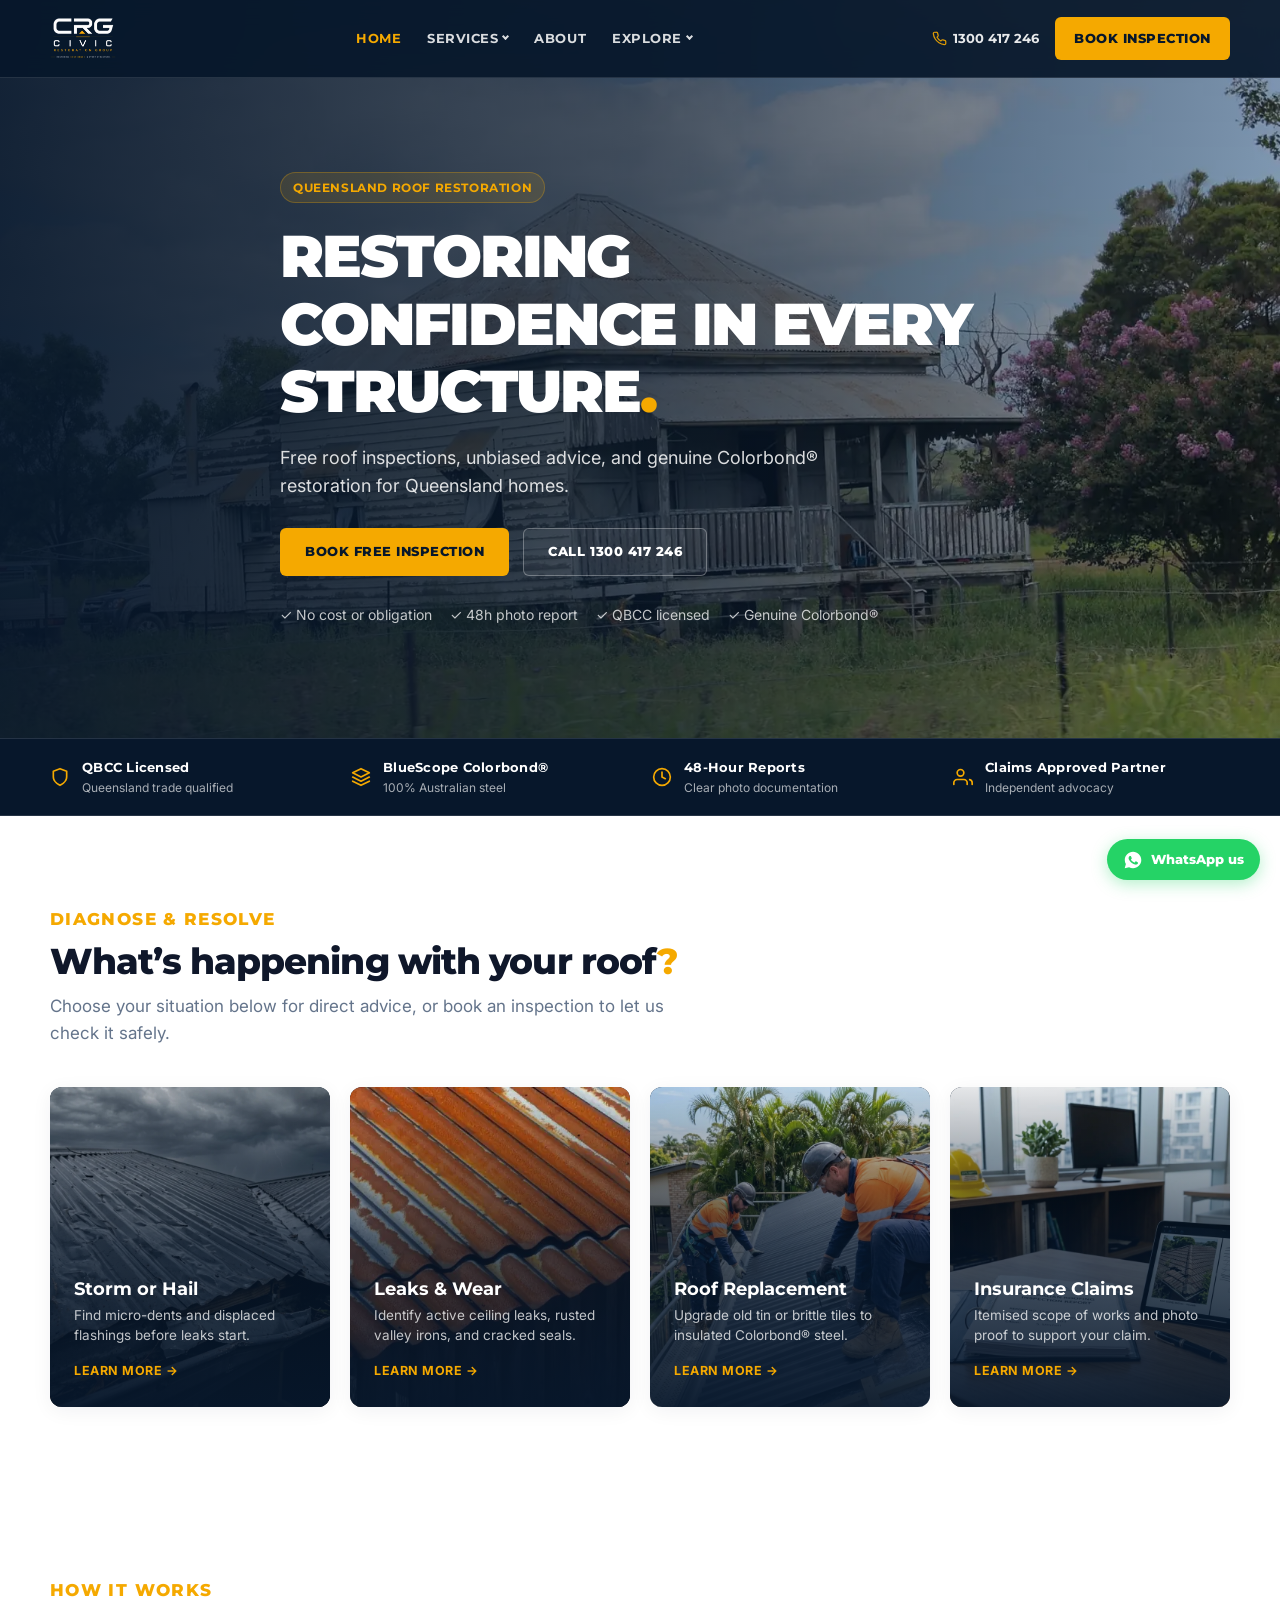
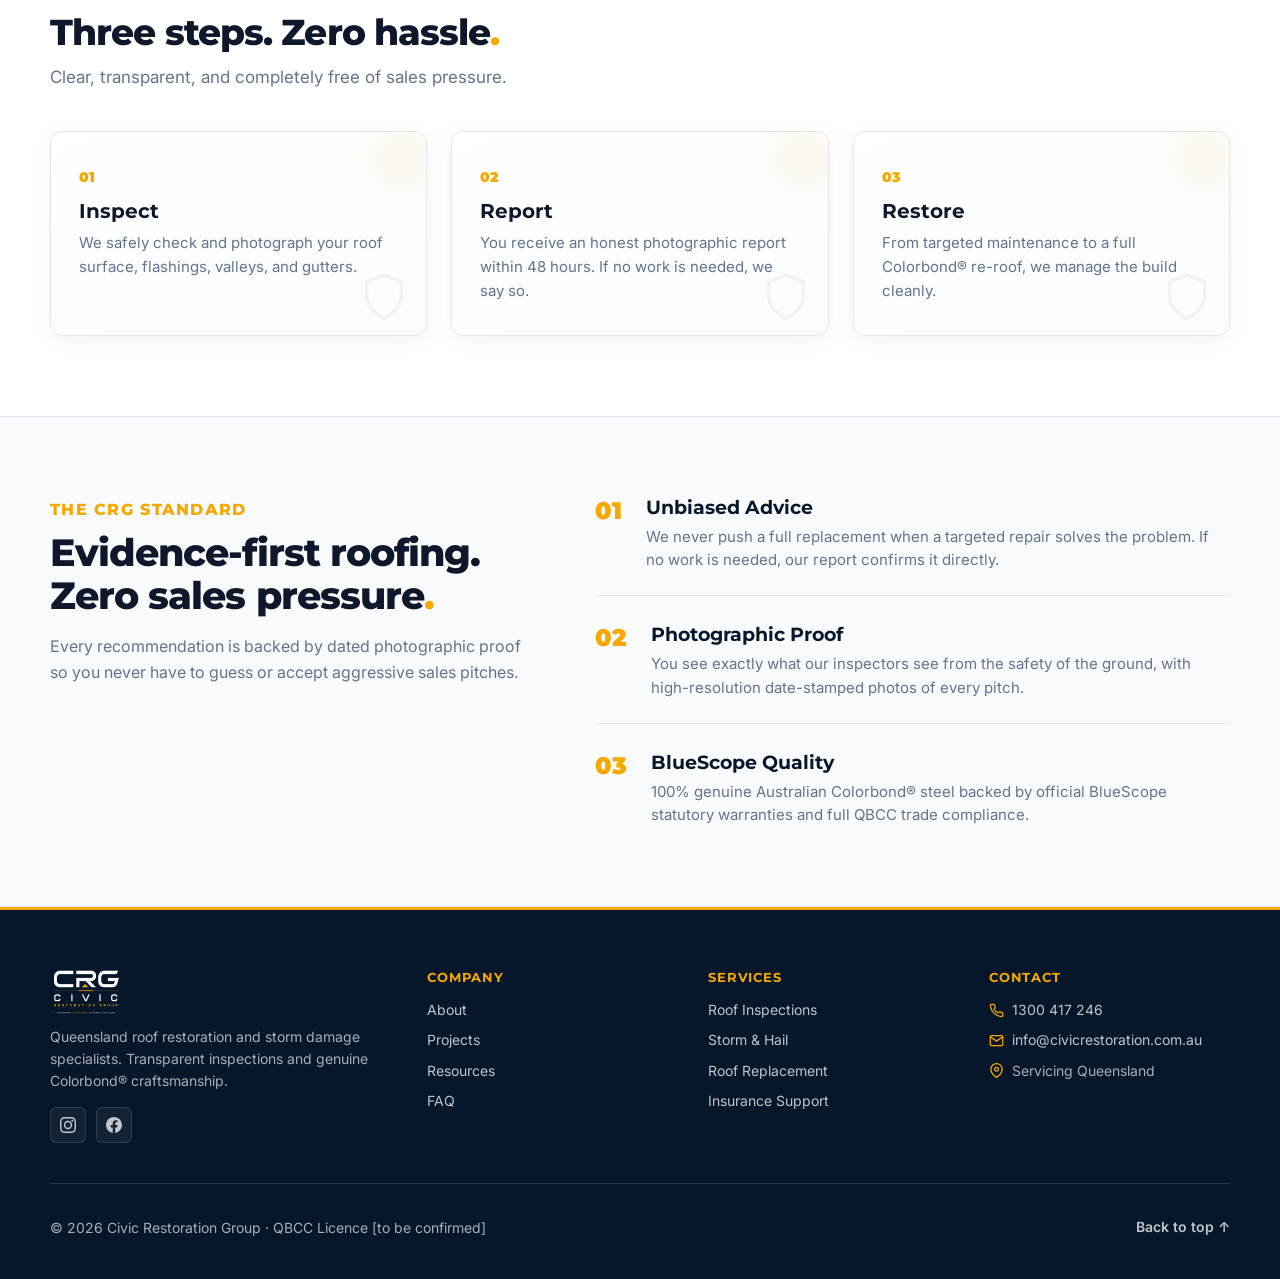
==== commit fcd4fd22: "new UI again" ====
--- a/index.html
+++ b/index.html
@@ -3,13 +3,13 @@
 <head>
   <meta charset="utf-8">
   <meta name="viewport" content="width=device-width, initial-scale=1">
-  <title>Civic Restoration Group | Free Roof Inspections QLD</title>
-  <meta name="description" content="Free roof inspections, storm damage photo reports and genuine Colorbond® roof replacement across Queensland. Book online in 30 seconds or call 1300 417 246.">
+  <title>Civic Restoration Group | Queensland Roof Restoration &amp; Inspection</title>
+  <meta name="description" content="Queensland-founded roof restoration and storm damage specialists. Free comprehensive roof inspections, photographic reports, and genuine Colorbond® craftsmanship. Call 1300 417 246.">
   <link rel="canonical" href="https://civicrestoration.com.au/">
   <meta property="og:type" content="website">
   <meta property="og:site_name" content="Civic Restoration Group">
-  <meta property="og:title" content="Civic Restoration Group | Free Roof Inspections QLD">
-  <meta property="og:description" content="Free roof inspections, storm damage photo reports and genuine Colorbond® roof replacement across Queensland. Book online or call 1300 417 246.">
+  <meta property="og:title" content="Civic Restoration Group | Queensland Roof Restoration &amp; Inspection">
+  <meta property="og:description" content="Queensland-founded roof restoration and storm damage specialists. Free comprehensive roof inspections and genuine Colorbond® craftsmanship.">
   <meta property="og:url" content="https://civicrestoration.com.au/">
   <meta property="og:image" content="https://civicrestoration.com.au/assets/images/og-image.jpg">
   <meta name="twitter:card" content="summary_large_image">
@@ -17,9 +17,8 @@
   <link rel="preconnect" href="https://fonts.gstatic.com" crossorigin>
   <link rel="stylesheet" href="https://fonts.googleapis.com/css2?family=Inter:wght@400;500;600;700&family=Montserrat:wght@700;800;900&display=swap" media="print" onload="this.media='all'">
   <noscript><link rel="stylesheet" href="https://fonts.googleapis.com/css2?family=Inter:wght@400;500;600;700&family=Montserrat:wght@700;800;900&display=swap"></noscript>
-  <link rel="preload" as="image" href="assets/images/hero-rural-roof.webp" fetchpriority="high">
-  <link rel="stylesheet" href="css/style.css?v=25">
-  <script type="application/ld+json">{"@context": "https://schema.org", "@type": "RoofingContractor", "name": "Civic Restoration Group", "url": "https://civicrestoration.com.au/", "logo": "https://civicrestoration.com.au/assets/logos/crg-logo-transparent.png", "image": "https://civicrestoration.com.au/assets/images/og-image.jpg", "description": "Free roof inspections, storm damage reports and Colorbond roof replacement across Queensland.", "telephone": "1300 417 246", "email": "info@civicrestoration.com.au", "areaServed": {"@type": "State", "name": "Queensland"}}</script>
+  <link rel="preload" as="image" href="assets/images/hero-home.webp" fetchpriority="high">
+  <link rel="stylesheet" href="css/style.css?v=26">
 </head>
 <body id="top">
   <!-- Top Navigation Header -->
@@ -36,9 +35,8 @@
         <div class="nav-dropdown">
           <button class="nav-dropdown-toggle" type="button" aria-expanded="false" aria-haspopup="true">Services</button>
           <div class="nav-dropdown-menu">
-            <a href="services.html">All Services Overview</a>
-            <a href="roof-inspections.html">Free Roof Inspections</a>
-            <a href="storm-damage.html">Storm &amp; Hail Assessment</a>
+            <a href="roof-inspections.html">Roof Inspections</a>
+            <a href="storm-damage.html">Storm &amp; Hail</a>
             <a href="roof-replacement.html">Roof Replacement</a>
             <a href="insurance-support.html">Insurance Support</a>
           </div>
@@ -56,424 +54,195 @@
         <a class="mobile-only" href="contact.html" data-inspection-dialog>Book Free Inspection</a>
       </nav>
       <div class="header-actions">
-        <a class="header-phone" href="tel:1300417246" aria-label="Call Civic Restoration Group at 1300 417 246">
+        <a class="header-phone" href="tel:1300417246" aria-label="Call Civic Restoration Group">
           <svg viewBox="0 0 24 24" fill="none" stroke="currentColor" stroke-width="2" stroke-linecap="round" stroke-linejoin="round" aria-hidden="true"><path d="M22 16.92v3a2 2 0 0 1-2.18 2 19.79 19.79 0 0 1-8.63-3.07 19.5 19.5 0 0 1-6-6 19.79 19.79 0 0 1-3.07-8.67A2 2 0 0 1 4.11 2h3a2 2 0 0 1 2 1.72 12.84 12.84 0 0 0 .7 2.81 2 2 0 0 1-.45 2.11L8.09 9.91a16 16 0 0 0 6 6l1.27-1.27a2 2 0 0 1 2.11-.45 12.84 12.84 0 0 0 2.81.7A2 2 0 0 1 22 16.92z"></path></svg>
           <span>1300 417 246</span>
         </a>
-        <a class="btn btn-amber header-cta" href="contact.html" data-inspection-dialog>Book Free Check</a>
+        <a class="btn btn-amber header-cta" href="contact.html" data-inspection-dialog>Book Inspection</a>
       </div>
     </div>
   </header>
 
   <main>
-    <!-- Hero Section -->
+    <!-- Hero -->
     <section class="hero">
       <div class="container hero-inner">
-        <div class="trust-pill">
-          <span class="stars" aria-hidden="true">★★★★★</span>
-          <span>Queensland Founded · QBCC Licensed &amp; Insured</span>
-        </div>
-        <h1>Restoring Confidence in Every Queensland Roof<span class="dot">.</span></h1>
-        <p class="lead">Free, zero-obligation roof inspections and honest damage assessments. You receive a high-resolution photographic report within 48 hours—honest advice, zero pushy sales.</p>
+        <div class="hero-pill">Queensland Roof Restoration</div>
+        <h1>Restoring Confidence in Every Structure<span class="dot">.</span></h1>
+        <p class="lead">Free roof inspections, unbiased advice, and genuine Colorbond® restoration for Queensland homes.</p>
         
         <div class="hero-actions">
-          <a class="btn btn-amber" href="contact.html" data-inspection-dialog>
-            <svg viewBox="0 0 24 24" fill="none" stroke="currentColor" stroke-width="2" stroke-linecap="round" stroke-linejoin="round" aria-hidden="true"><rect x="3" y="4" width="18" height="18" rx="2" ry="2"></rect><line x1="16" y1="2" x2="16" y2="6"></line><line x1="8" y1="2" x2="8" y2="6"></line><line x1="3" y1="10" x2="21" y2="10"></line></svg>
-            Book Free Roof Inspection
-          </a>
-          <a class="btn btn-outline" href="tel:1300417246">
-            <svg viewBox="0 0 24 24" fill="none" stroke="currentColor" stroke-width="2" stroke-linecap="round" stroke-linejoin="round" aria-hidden="true"><path d="M22 16.92v3a2 2 0 0 1-2.18 2 19.79 19.79 0 0 1-8.63-3.07 19.5 19.5 0 0 1-6-6 19.79 19.79 0 0 1-3.07-8.67A2 2 0 0 1 4.11 2h3a2 2 0 0 1 2 1.72 12.84 12.84 0 0 0 .7 2.81 2 2 0 0 1-.45 2.11L8.09 9.91a16 16 0 0 0 6 6l1.27-1.27a2 2 0 0 1 2.11-.45 12.84 12.84 0 0 0 2.81.7A2 2 0 0 1 22 16.92z"></path></svg>
-            Call 1300 417 246
-          </a>
+          <a class="btn btn-amber" href="contact.html" data-inspection-dialog>Book Free Inspection</a>
+          <a class="btn btn-outline" href="tel:1300417246">Call 1300 417 246</a>
         </div>
 
         <ul class="hero-proof">
-          <li>
-            <svg viewBox="0 0 24 24" fill="none" stroke="currentColor" stroke-width="2" stroke-linecap="round" stroke-linejoin="round" aria-hidden="true"><path d="M12 22s8-4 8-10V5l-8-3-8 3v7c0 6 8 10 8 10z"></path></svg>
-            100% Free &amp; No Obligation
-          </li>
-          <li>
-            <svg viewBox="0 0 24 24" fill="none" stroke="currentColor" stroke-width="2" stroke-linecap="round" stroke-linejoin="round" aria-hidden="true"><path d="M23 19a2 2 0 0 1-2 2H3a2 2 0 0 1-2-2V8a2 2 0 0 1 2-2h4l2-3h6l2 3h4a2 2 0 0 1 2 2z"></path><circle cx="12" cy="13" r="4"></circle></svg>
-            High-Res Photo Records
-          </li>
-          <li>
-            <svg viewBox="0 0 24 24" fill="none" stroke="currentColor" stroke-width="2" stroke-linecap="round" stroke-linejoin="round" aria-hidden="true"><path d="M14 2H6a2 2 0 0 0-2 2v16a2 2 0 0 0 2 2h12a2 2 0 0 0 2-2V8z"></path><polyline points="14 2 14 8 20 8"></polyline><line x1="16" y1="13" x2="8" y2="13"></line><line x1="16" y1="17" x2="8" y2="17"></line></svg>
-            Insurance-Ready Scopes
-          </li>
-          <li>
-            <svg viewBox="0 0 24 24" fill="none" stroke="currentColor" stroke-width="2" stroke-linecap="round" stroke-linejoin="round" aria-hidden="true"><polygon points="12 2 15.09 8.26 22 9.27 17 14.14 18.18 21.02 12 17.77 5.82 21.02 7 14.14 2 9.27 8.91 8.26 12 2"></polygon></svg>
-            Genuine BlueScope Colorbond®
-          </li>
+          <li>✓ No cost or obligation</li>
+          <li>✓ 48h photo report</li>
+          <li>✓ QBCC licensed</li>
+          <li>✓ Genuine Colorbond®</li>
         </ul>
       </div>
     </section>
 
-    <!-- Trust Strip / Credentials -->
+    <!-- Trust Strip -->
     <div class="trust-strip">
       <div class="container">
         <div class="trust-grid">
           <div class="trust-item">
-            <div class="trust-icon">
-              <svg viewBox="0 0 24 24" fill="none" stroke="currentColor" stroke-width="2" stroke-linecap="round" stroke-linejoin="round" aria-hidden="true"><path d="M12 22s8-4 8-10V5l-8-3-8 3v7c0 6 8 10 8 10z"></path></svg>
-            </div>
-            <div class="trust-text">
-              <b>QBCC Licensed &amp; Insured</b>
-              <span>Queensland trade certified</span>
-            </div>
-          </div>
-
-          <div class="trust-item colorbond-badge">
-            <div class="trust-icon">
-              <svg viewBox="0 0 24 24" fill="none" stroke="currentColor" stroke-width="2" stroke-linecap="round" stroke-linejoin="round" aria-hidden="true"><polygon points="12 2 2 7 12 12 22 7 12 2"></polygon><polyline points="2 17 12 22 22 17"></polyline><polyline points="2 12 12 17 22 12"></polyline></svg>
-            </div>
-            <div class="trust-text">
+            <svg viewBox="0 0 24 24" fill="none" stroke="currentColor" stroke-width="2" stroke-linecap="round" stroke-linejoin="round" aria-hidden="true"><path d="M12 22s8-4 8-10V5l-8-3-8 3v7c0 6 8 10 8 10z"></path></svg>
+            <div>
+              <b>QBCC Licensed</b>
+              <span>Queensland trade qualified</span>
+            </div>
+          </div>
+          <div class="trust-item">
+            <svg viewBox="0 0 24 24" fill="none" stroke="currentColor" stroke-width="2" stroke-linecap="round" stroke-linejoin="round" aria-hidden="true"><polygon points="12 2 2 7 12 12 22 7 12 2"></polygon><polyline points="2 17 12 22 22 17"></polyline><polyline points="2 12 12 17 22 12"></polyline></svg>
+            <div>
               <b>BlueScope Colorbond®</b>
-              <span>100% Authentic Australian steel</span>
-            </div>
-          </div>
-
-          <div class="trust-item">
-            <div class="trust-icon">
-              <svg viewBox="0 0 24 24" fill="none" stroke="currentColor" stroke-width="2" stroke-linecap="round" stroke-linejoin="round" aria-hidden="true"><circle cx="12" cy="12" r="10"></circle><polyline points="12 6 12 12 16 14"></polyline></svg>
-            </div>
-            <div class="trust-text">
-              <b>48-Hour Report Turnaround</b>
-              <span>Fast photographic documentation</span>
-            </div>
-          </div>
-
-          <div class="trust-item">
-            <div class="trust-icon">
-              <svg viewBox="0 0 24 24" fill="none" stroke="currentColor" stroke-width="2" stroke-linecap="round" stroke-linejoin="round" aria-hidden="true"><path d="M17 21v-2a4 4 0 0 0-4-4H5a4 4 0 0 0-4 4v2"></path><circle cx="9" cy="7" r="4"></circle><path d="M23 21v-2a4 4 0 0 0-3-3.87"></path><path d="M16 3.13a4 4 0 0 1 0 7.75"></path></svg>
-            </div>
-            <div class="trust-text">
+              <span>100% Australian steel</span>
+            </div>
+          </div>
+          <div class="trust-item">
+            <svg viewBox="0 0 24 24" fill="none" stroke="currentColor" stroke-width="2" stroke-linecap="round" stroke-linejoin="round" aria-hidden="true"><circle cx="12" cy="12" r="10"></circle><polyline points="12 6 12 12 16 14"></polyline></svg>
+            <div>
+              <b>48-Hour Reports</b>
+              <span>Clear photo documentation</span>
+            </div>
+          </div>
+          <div class="trust-item">
+            <svg viewBox="0 0 24 24" fill="none" stroke="currentColor" stroke-width="2" stroke-linecap="round" stroke-linejoin="round" aria-hidden="true"><path d="M17 21v-2a4 4 0 0 0-4-4H5a4 4 0 0 0-4 4v2"></path><circle cx="9" cy="7" r="4"></circle><path d="M23 21v-2a4 4 0 0 0-3-3.87"></path></svg>
+            <div>
               <b>Claims Approved Partner</b>
-              <span>Independent claims advocacy</span>
-            </div>
-          </div>
-        </div>
-      </div>
-    </div>
-
-    <!-- Issue Selector: What's Happening With Your Roof? -->
+              <span>Independent advocacy</span>
+            </div>
+          </div>
+        </div>
+      </div>
+    </div>
+
+    <!-- Issue Selector -->
     <section class="section">
       <div class="container">
         <div class="section-head">
-          <div>
-            <p class="eyebrow">Diagnose &amp; Resolve</p>
-            <h2>What’s happening with your roof<span class="dot">?</span></h2>
-          </div>
-          <p>Choose your situation below for tailored advice, or book an inspection to let our licensed inspectors diagnose it for you.</p>
+          <p class="eyebrow">Diagnose &amp; Resolve</p>
+          <h2>What’s happening with your roof<span class="dot">?</span></h2>
+          <p>Choose your situation below for direct advice, or book an inspection to let us check it safely.</p>
         </div>
 
         <div class="issue-grid">
-          <!-- Card 1 -->
           <a class="issue-tile" href="storm-damage.html">
-            <img src="assets/images/before-2.webp" alt="Hail and storm damaged metal roof sheets" loading="lazy">
-            <div class="issue-top">
-              <span class="tag">Severe Weather</span>
-              <div class="issue-icon-badge" aria-hidden="true">
-                <svg viewBox="0 0 24 24" fill="none" stroke="currentColor" stroke-width="2" stroke-linecap="round" stroke-linejoin="round"><path d="M19 16.9A5 5 0 0 0 18 7h-1.26a8 8 0 1 0-11.62 9"></path><polyline points="13 11 9 17 15 17 11 23"></polyline></svg>
-              </div>
-            </div>
-            <div class="issue-label">
-              <b>Storm or Hail Damage</b>
-              <p>Catch hidden micro-dents and displaced flashings before they become interior ceiling leaks.</p>
-              <small>Get Storm Assessment →</small>
-            </div>
-          </a>
-
-          <!-- Card 2 -->
+            <img src="assets/images/before-2.webp" alt="Hail damaged roof" loading="lazy">
+            <div class="issue-label">
+              <b>Storm or Hail</b>
+              <p>Find micro-dents and displaced flashings before leaks start.</p>
+              <small>Learn more →</small>
+            </div>
+          </a>
+
           <a class="issue-tile" href="roof-inspections.html">
-            <img src="assets/images/before-1.webp" alt="Old weathered and rusting corrugated iron roof" loading="lazy">
-            <div class="issue-top">
-              <span class="tag">General Wear</span>
-              <div class="issue-icon-badge" aria-hidden="true">
-                <svg viewBox="0 0 24 24" fill="none" stroke="currentColor" stroke-width="2" stroke-linecap="round" stroke-linejoin="round"><path d="M12 2.69l5.66 5.66a8 8 0 1 1-11.31 0z"></path></svg>
-              </div>
-            </div>
-            <div class="issue-label">
-              <b>Active Leaks, Rust or Age</b>
-              <p>Ceiling water stains or rusting valley irons? We pinpoint the exact source of water penetration.</p>
-              <small>Book Free Inspection →</small>
-            </div>
-          </a>
-
-          <!-- Card 3 -->
+            <img src="assets/images/before-1.webp" alt="Weathered corrugated roof" loading="lazy">
+            <div class="issue-label">
+              <b>Leaks &amp; Wear</b>
+              <p>Identify active ceiling leaks, rusted valley irons, and cracked seals.</p>
+              <small>Learn more →</small>
+            </div>
+          </a>
+
           <a class="issue-tile" href="roof-replacement.html">
-            <img src="assets/images/roof-reno.webp" alt="Brand new Colorbond roof installation in progress" loading="lazy">
-            <div class="issue-top">
-              <span class="tag">Full Restoration</span>
-              <div class="issue-icon-badge" aria-hidden="true">
-                <svg viewBox="0 0 24 24" fill="none" stroke="currentColor" stroke-width="2" stroke-linecap="round" stroke-linejoin="round"><path d="M3 9l9-7 9 7v11a2 2 0 0 1-2 2H5a2 2 0 0 1-2-2z"></path><polyline points="9 22 9 12 15 12 15 22"></polyline></svg>
-              </div>
-            </div>
-            <div class="issue-label">
-              <b>Need a New Roof</b>
-              <p>Upgrade worn tin or brittle tiles to premium, thermally insulated Colorbond® steel.</p>
-              <small>Explore Replacement →</small>
-            </div>
-          </a>
-
-          <!-- Card 4 -->
+            <img src="assets/images/roof-reno.webp" alt="New Colorbond installation" loading="lazy">
+            <div class="issue-label">
+              <b>Roof Replacement</b>
+              <p>Upgrade old tin or brittle tiles to insulated Colorbond® steel.</p>
+              <small>Learn more →</small>
+            </div>
+          </a>
+
           <a class="issue-tile" href="insurance-support.html">
-            <img src="assets/images/paperwork.webp" alt="Insurance paperwork and structural photo reports" loading="lazy">
-            <div class="issue-top">
-              <span class="tag">Claim Advocacy</span>
-              <div class="issue-icon-badge" aria-hidden="true">
-                <svg viewBox="0 0 24 24" fill="none" stroke="currentColor" stroke-width="2" stroke-linecap="round" stroke-linejoin="round"><path d="M14 2H6a2 2 0 0 0-2 2v16a2 2 0 0 0 2 2h12a2 2 0 0 0 2-2V8z"></path><polyline points="14 2 14 8 20 8"></polyline><line x1="16" y1="13" x2="8" y2="13"></line><line x1="16" y1="17" x2="8" y2="17"></line></svg>
-              </div>
-            </div>
-            <div class="issue-label">
-              <b>Filing an Insurance Claim</b>
-              <p>Itemised scope of works, photographic evidence, and expert guidance with Claims Approved.</p>
-              <small>Get Claims Support →</small>
-            </div>
-          </a>
-        </div>
-      </div>
-    </section>
-
-    <!-- Before & After Comparison Slider -->
-    <section class="section section-soft">
-      <div class="container compare-wrap">
-        <div class="compare-copy">
-          <p class="eyebrow">Visual Proof</p>
-          <h2>Drag to see the transformation<span class="dot">.</span></h2>
-          <p>From rusted, storm-weathered corrugated iron to a brand-new, cyclone-rated Colorbond® roof complete with thermal blanket insulation.</p>
-          
-          <div class="compare-highlights">
-            <div class="compare-stat">
-              <b>100% Water Tight</b>
-              <span>Engineered for sub-tropical rains</span>
-            </div>
-            <div class="compare-stat">
-              <b>Thermal Insulated</b>
-              <span>Keeps Queensland homes cooler</span>
-            </div>
-          </div>
-
-          <a class="learn" href="projects.html">
-            View All Recent Project Transformations →
-          </a>
-        </div>
-
-        <div class="compare" data-compare>
-          <img src="assets/images/coastal-roof.webp" alt="After: New Colorbond steel roof in Surfmist finish" loading="lazy">
-          <div class="compare-before">
-            <img src="assets/images/before-4.webp" alt="Before: Heavily rusted and weathered corrugated tin roof" loading="lazy">
-          </div>
-          <span class="compare-tag is-before">Before: Weathered Tin</span>
-          <span class="compare-tag is-after">After: Colorbond® Steel</span>
-          <span class="compare-handle" aria-hidden="true"></span>
-          <input type="range" min="0" max="100" value="50" aria-label="Drag slider to compare before and after roof transformation">
-        </div>
-      </div>
-    </section>
-
-    <!-- 3-Step Process: How It Works -->
+            <img src="assets/images/paperwork.webp" alt="Insurance paperwork" loading="lazy">
+            <div class="issue-label">
+              <b>Insurance Claims</b>
+              <p>Itemised scope of works and photo proof to support your claim.</p>
+              <small>Learn more →</small>
+            </div>
+          </a>
+        </div>
+      </div>
+    </section>
+
+    <!-- 3-Step Process -->
     <section class="section">
       <div class="container">
         <div class="section-head">
-          <div>
-            <p class="eyebrow">Zero Hassle Process</p>
-            <h2>Three steps to complete peace of mind<span class="dot">.</span></h2>
-          </div>
-          <p>We keep the entire process clear, transparent, and completely free of sales pressure.</p>
+          <p class="eyebrow">How It Works</p>
+          <h2>Three steps. Zero hassle<span class="dot">.</span></h2>
+          <p>Clear, transparent, and completely free of sales pressure.</p>
         </div>
 
         <ol class="timeline">
           <li class="timeline-step">
-            <div class="timeline-step-header">
-              <span class="timeline-num">01</span>
-              <div class="timeline-icon">
-                <svg viewBox="0 0 24 24" fill="none" stroke="currentColor" stroke-width="2" stroke-linecap="round" stroke-linejoin="round" aria-hidden="true"><circle cx="11" cy="11" r="8"></circle><line x1="21" y1="21" x2="16.65" y2="16.65"></line></svg>
-              </div>
-            </div>
-            <h3>Free Visual Inspection</h3>
-            <p>We inspect your roof surface, flashings, valley irons, gutters, and ridge capping, documenting all findings with high-resolution photos.</p>
-            <div class="timeline-meta">Step 1 · 100% Free · No Obligation</div>
+            <span class="timeline-num">01</span>
+            <h3>Inspect</h3>
+            <p>We safely check and photograph your roof surface, flashings, valleys, and gutters.</p>
           </li>
-
           <li class="timeline-step">
-            <div class="timeline-step-header">
-              <span class="timeline-num">02</span>
-              <div class="timeline-icon">
-                <svg viewBox="0 0 24 24" fill="none" stroke="currentColor" stroke-width="2" stroke-linecap="round" stroke-linejoin="round" aria-hidden="true"><path d="M14 2H6a2 2 0 0 0-2 2v16a2 2 0 0 0 2 2h12a2 2 0 0 0 2-2V8z"></path><polyline points="14 2 14 8 20 8"></polyline><line x1="16" y1="13" x2="8" y2="13"></line><line x1="16" y1="17" x2="8" y2="17"></line></svg>
-              </div>
-            </div>
-            <h3>Plain-English Photo Report</h3>
-            <p>You receive a clear breakdown of your roof's condition within 48 hours. If no work is required, we tell you straight. No sales jargon.</p>
-            <div class="timeline-meta">Step 2 · 48h Turnaround · Insurance Ready</div>
+            <span class="timeline-num">02</span>
+            <h3>Report</h3>
+            <p>You receive an honest photographic report within 48 hours. If no work is needed, we say so.</p>
           </li>
-
           <li class="timeline-step">
-            <div class="timeline-step-header">
-              <span class="timeline-num">03</span>
-              <div class="timeline-icon">
-                <svg viewBox="0 0 24 24" fill="none" stroke="currentColor" stroke-width="2" stroke-linecap="round" stroke-linejoin="round" aria-hidden="true"><path d="M12 22s8-4 8-10V5l-8-3-8 3v7c0 6 8 10 8 10z"></path></svg>
-              </div>
-            </div>
-            <h3>Restoration &amp; Warranty</h3>
-            <p>From targeted maintenance to a complete Colorbond® replacement, our QBCC-licensed team manages the work from permits to tidy cleanup.</p>
-            <div class="timeline-meta">Step 3 · QBCC Warranty · Full Handover</div>
+            <span class="timeline-num">03</span>
+            <h3>Restore</h3>
+            <p>From targeted maintenance to a full Colorbond® re-roof, we manage the build cleanly.</p>
           </li>
         </ol>
       </div>
     </section>
 
-    <!-- Why Choose CRG: The Differentiator Grid -->
-    <section class="section section-soft">
-      <div class="container">
-        <div class="section-head">
-          <div>
-            <p class="eyebrow">The CRG Standard</p>
-            <h2>Why Queensland homeowners trust us<span class="dot">.</span></h2>
-          </div>
-          <p>We built Civic Restoration Group to provide an honest, professional alternative to pushy roofing contractors.</p>
-        </div>
-
-        <div class="feature-grid">
-          <div class="feature-card">
-            <div class="feature-icon">
-              <svg viewBox="0 0 24 24" fill="none" stroke="currentColor" stroke-width="2" stroke-linecap="round" stroke-linejoin="round" aria-hidden="true"><path d="M22 11.08V12a10 10 0 1 1-5.93-9.14"></path><polyline points="22 4 12 14.01 9 11.01"></polyline></svg>
-            </div>
-            <h3>Unbiased Honesty First</h3>
-            <p>If your roof only needs a simple seal or routine maintenance, that's exactly what we report. We never recommend full replacements unless genuinely necessary.</p>
-          </div>
-
-          <div class="feature-card">
-            <div class="feature-icon">
-              <svg viewBox="0 0 24 24" fill="none" stroke="currentColor" stroke-width="2" stroke-linecap="round" stroke-linejoin="round" aria-hidden="true"><path d="M23 19a2 2 0 0 1-2 2H3a2 2 0 0 1-2-2V8a2 2 0 0 1 2-2h4l2-3h6l2 3h4a2 2 0 0 1 2 2z"></path><circle cx="12" cy="13" r="4"></circle></svg>
-            </div>
-            <h3>High-Resolution Proof</h3>
-            <p>You shouldn't have to climb a ladder to inspect your roof. We provide clear, dated photographic proof of every dent, crack, rust spot, and displaced flashing.</p>
-          </div>
-
-          <div class="feature-card">
-            <div class="feature-icon">
-              <svg viewBox="0 0 24 24" fill="none" stroke="currentColor" stroke-width="2" stroke-linecap="round" stroke-linejoin="round" aria-hidden="true"><path d="M14 2H6a2 2 0 0 0-2 2v16a2 2 0 0 0 2 2h12a2 2 0 0 0 2-2V8z"></path><polyline points="14 2 14 8 20 8"></polyline><line x1="16" y1="13" x2="8" y2="13"></line><line x1="16" y1="17" x2="8" y2="17"></line></svg>
-            </div>
-            <h3>Claims Advocacy Support</h3>
-            <p>Dealing with insurers can be daunting. With our partner Claims Approved, we provide itemised scopes and insurer-ready reports to support fair outcomes.</p>
-          </div>
-
-          <div class="feature-card">
-            <div class="feature-icon">
-              <svg viewBox="0 0 24 24" fill="none" stroke="currentColor" stroke-width="2" stroke-linecap="round" stroke-linejoin="round" aria-hidden="true"><polygon points="12 2 2 7 12 12 22 7 12 2"></polygon><polyline points="2 17 12 22 22 17"></polyline><polyline points="2 12 12 17 22 12"></polyline></svg>
-            </div>
-            <h3>100% Genuine BlueScope</h3>
-            <p>We exclusively install genuine Australian Colorbond® steel sheeting engineered for Queensland's severe heat, intense storms, and coastal salt conditions.</p>
-          </div>
-        </div>
-      </div>
-    </section>
-
-    <!-- Embedded High-Conversion Booking Section -->
-    <section class="booking-section">
-      <div class="container">
-        <div class="booking-card">
-          <div class="booking-copy">
-            <p class="eyebrow" style="color:var(--amber);">Book Online in 30 Seconds</p>
-            <h2>Get your free roof inspection &amp; photo report<span class="dot">.</span></h2>
-            <p>Our licensed team services Brisbane, Gold Coast, Sunshine Coast, Ipswich, Toowoomba, and regional Queensland. No pushy sales calls, guaranteed.</p>
-            
-            <ul class="booking-perks">
-              <li>
-                <svg viewBox="0 0 24 24" fill="none" stroke="currentColor" stroke-width="2.5" stroke-linecap="round" stroke-linejoin="round" aria-hidden="true"><polyline points="20 6 9 17 4 12"></polyline></svg>
-                100% Free inspection &amp; photo report
-              </li>
-              <li>
-                <svg viewBox="0 0 24 24" fill="none" stroke="currentColor" stroke-width="2.5" stroke-linecap="round" stroke-linejoin="round" aria-hidden="true"><polyline points="20 6 9 17 4 12"></polyline></svg>
-                Zero obligation to proceed with any work
-              </li>
-              <li>
-                <svg viewBox="0 0 24 24" fill="none" stroke="currentColor" stroke-width="2.5" stroke-linecap="round" stroke-linejoin="round" aria-hidden="true"><polyline points="20 6 9 17 4 12"></polyline></svg>
-                QBCC trade certified &amp; fully insured team
-              </li>
-            </ul>
-          </div>
-
-          <div class="booking-form-box">
-            <h3>Request Your Free Check</h3>
-            <p>Leave your details and a local specialist will call to confirm a suitable time.</p>
-            
-            <form class="form" action="https://api.web3forms.com/submit" method="POST" data-ajax-form>
-              <input type="hidden" name="access_key" value="05183041-090d-483d-a39a-db68839d52fb">
-              <input type="hidden" name="subject" value="New Homepage Inspection Request">
-              <input type="hidden" name="from_name" value="Civic Restoration Group Website">
-              <input type="checkbox" name="botcheck" style="display:none">
-              
-              <div class="form-row">
-                <label>Your Name
-                  <input type="text" name="name" autocomplete="name" placeholder="e.g. Sarah Jones" required>
-                </label>
-                <label>Phone Number
-                  <input type="tel" name="phone" autocomplete="tel" placeholder="e.g. 0412 345 678" required>
-                </label>
-              </div>
-
-              <div class="form-row">
-                <label>Suburb
-                  <input type="text" name="suburb" placeholder="e.g. Toowoomba, Buderim" required>
-                </label>
-                <label>Service Needed
-                  <select name="service" required>
-                    <option value="Free roof inspection">Free roof inspection</option>
-                    <option value="Storm or hail damage">Storm or hail damage</option>
-                    <option value="Need a new roof">Roof replacement</option>
-                    <option value="Insurance claim">Insurance claim support</option>
-                  </select>
-                </label>
-              </div>
-
-              <p class="form-status" role="alert" hidden></p>
-
-              <button class="btn btn-amber" type="submit" style="width:100%;">
-                Request My Free Inspection
-              </button>
-
-              <div class="booking-guarantee">
-                <svg viewBox="0 0 24 24" fill="none" stroke="currentColor" stroke-width="2" stroke-linecap="round" stroke-linejoin="round" aria-hidden="true"><rect x="3" y="11" width="18" height="11" rx="2" ry="2"></rect><path d="M7 11V7a5 5 0 0 1 10 0v4"></path></svg>
-                <span>Your information is strictly private. No spam, ever.</span>
-              </div>
-            </form>
+    <!-- Standards / Differentiators (Cardless Editorial Layout) -->
+    <section class="section section-soft standard-section">
+      <div class="container standard-layout">
+        <div class="standard-header">
+          <p class="eyebrow">The CRG Standard</p>
+          <h2>Evidence-first roofing. Zero sales pressure<span class="dot">.</span></h2>
+          <p>Every recommendation is backed by dated photographic proof so you never have to guess or accept aggressive sales pitches.</p>
+        </div>
+
+        <div class="standard-list">
+          <div class="standard-item">
+            <span class="standard-num">01</span>
+            <div class="standard-body">
+              <h3>Unbiased Advice</h3>
+              <p>We never push a full replacement when a targeted repair solves the problem. If no work is needed, our report confirms it directly.</p>
+            </div>
+          </div>
+
+          <div class="standard-item">
+            <span class="standard-num">02</span>
+            <div class="standard-body">
+              <h3>Photographic Proof</h3>
+              <p>You see exactly what our inspectors see from the safety of the ground, with high-resolution date-stamped photos of every pitch.</p>
+            </div>
+          </div>
+
+          <div class="standard-item">
+            <span class="standard-num">03</span>
+            <div class="standard-body">
+              <h3>BlueScope Quality</h3>
+              <p>100% genuine Australian Colorbond® steel backed by official BlueScope statutory warranties and full QBCC trade compliance.</p>
+            </div>
           </div>
         </div>
       </div>
     </section>
   </main>
 
-  <!-- Mobile Sticky Conversion Dock (Shown only on small screens) -->
-  <div class="mobile-cta-bar" aria-label="Quick contact buttons">
-    <a class="mobile-cta-btn mobile-cta-call" href="tel:1300417246">
-      <svg viewBox="0 0 24 24" fill="none" stroke="currentColor" stroke-width="2" stroke-linecap="round" stroke-linejoin="round" aria-hidden="true"><path d="M22 16.92v3a2 2 0 0 1-2.18 2 19.79 19.79 0 0 1-8.63-3.07 19.5 19.5 0 0 1-6-6 19.79 19.79 0 0 1-3.07-8.67A2 2 0 0 1 4.11 2h3a2 2 0 0 1 2 1.72 12.84 12.84 0 0 0 .7 2.81 2 2 0 0 1-.45 2.11L8.09 9.91a16 16 0 0 0 6 6l1.27-1.27a2 2 0 0 1 2.11-.45 12.84 12.84 0 0 0 2.81.7A2 2 0 0 1 22 16.92z"></path></svg>
-      Call 1300 417 246
-    </a>
-    <a class="mobile-cta-btn mobile-cta-book" href="contact.html" data-inspection-dialog>
-      <svg viewBox="0 0 24 24" fill="none" stroke="currentColor" stroke-width="2" stroke-linecap="round" stroke-linejoin="round" aria-hidden="true"><rect x="3" y="4" width="18" height="18" rx="2" ry="2"></rect><line x1="16" y1="2" x2="16" y2="6"></line><line x1="8" y1="2" x2="8" y2="6"></line><line x1="3" y1="10" x2="21" y2="10"></line></svg>
-      Free Inspection
-    </a>
-  </div>
-
-  <!-- Global Footer -->
+  <!-- Clean Footer (No repeating CTA banner) -->
   <footer class="footer">
-    <div class="container footer-cta">
-      <div>
-        <p class="eyebrow">Speak With a Local Expert</p>
-        <h2>Need immediate advice on your roof<span class="dot">?</span></h2>
-        <p>Call our friendly Queensland team or book a free photo inspection online.</p>
-      </div>
-      <div class="footer-cta-actions">
-        <a class="btn btn-amber" href="contact.html" data-inspection-dialog>Book Free Inspection</a>
-        <a class="btn btn-outline" href="tel:1300417246">Call 1300 417 246</a>
-      </div>
-    </div>
-
     <div class="container footer-grid">
       <div class="footer-brand">
         <img class="footer-logo" src="assets/logos/crg-logo-transparent.png" alt="CRG logo" loading="lazy">
-        <p>Queensland-founded roof restoration and storm damage specialists. Proudly delivering transparent inspections and genuine Colorbond® craftsmanship.</p>
+        <p>Queensland roof restoration and storm damage specialists. Transparent inspections and genuine Colorbond® craftsmanship.</p>
         <div class="footer-social">
           <a href="#" data-social="instagram" target="_blank" rel="noopener" aria-label="CRG on Instagram"><svg viewBox="0 0 24 24" aria-hidden="true"><path fill="currentColor" d="M12 2.2c3.2 0 3.6 0 4.8.1 3.3.1 4.8 1.7 4.9 4.9.1 1.3.1 1.6.1 4.8s0 3.6-.1 4.8c-.1 3.2-1.7 4.8-4.9 4.9-1.3.1-1.6.1-4.8.1s-3.6 0-4.8-.1c-3.3-.1-4.8-1.7-4.9-4.9C2.2 15.6 2.2 15.2 2.2 12s0-3.6.1-4.8C2.4 3.9 3.9 2.4 7.2 2.3 8.4 2.2 8.8 2.2 12 2.2zM12 0C8.7 0 8.3 0 7.1.1 2.7.3.3 2.7.1 7.1 0 8.3 0 8.7 0 12s0 3.7.1 4.9c.2 4.4 2.6 6.8 7 7 1.2.1 1.6.1 4.9.1s3.7 0 4.9-.1c4.4-.2 6.8-2.6 7-7 .1-1.2.1-1.6.1-4.9s0-3.7-.1-4.9c-.2-4.4-2.6-6.8-7-7C15.7 0 15.3 0 12 0zm0 5.8a6.2 6.2 0 1 0 0 12.4 6.2 6.2 0 0 0 0-12.4zM12 16a4 4 0 1 1 0-8 4 4 0 0 1 0 8zm6.4-11.8a1.4 1.4 0 1 0 0 2.9 1.4 1.4 0 0 0 0-2.9z"/></svg></a>
           <a href="#" data-social="facebook" target="_blank" rel="noopener" aria-label="CRG on Facebook"><svg viewBox="0 0 24 24" aria-hidden="true"><path fill="currentColor" d="M24 12.1C24 5.4 18.6 0 12 0S0 5.4 0 12.1C0 18.1 4.4 23.1 10.1 24v-8.4H7.1v-3.5h3V9.4c0-3 1.8-4.7 4.5-4.7 1.3 0 2.7.2 2.7.2v3h-1.5c-1.5 0-2 .9-2 1.9v2.3h3.3l-.5 3.5h-2.8V24C19.6 23.1 24 18.1 24 12.1z"/></svg></a>
@@ -482,23 +251,22 @@
 
       <div>
         <h3>Company</h3>
-        <a href="about.html">About CRG</a>
-        <a href="projects.html">Projects &amp; Work</a>
-        <a href="resources.html">Roofing Guides</a>
-        <a href="faq.html">Common Questions</a>
+        <a href="about.html">About</a>
+        <a href="projects.html">Projects</a>
+        <a href="resources.html">Resources</a>
+        <a href="faq.html">FAQ</a>
       </div>
 
       <div>
         <h3>Services</h3>
-        <a href="services.html">All Services Overview</a>
-        <a href="roof-inspections.html">Free Roof Inspections</a>
-        <a href="storm-damage.html">Storm &amp; Hail Assessment</a>
-        <a href="roof-replacement.html">Colorbond® Replacement</a>
-        <a href="insurance-support.html">Insurance Claims Support</a>
+        <a href="roof-inspections.html">Roof Inspections</a>
+        <a href="storm-damage.html">Storm &amp; Hail</a>
+        <a href="roof-replacement.html">Roof Replacement</a>
+        <a href="insurance-support.html">Insurance Support</a>
       </div>
 
       <div class="footer-contact">
-        <h3>Contact Us</h3>
+        <h3>Contact</h3>
         <a href="tel:1300417246">
           <svg viewBox="0 0 24 24" fill="none" stroke="currentColor" stroke-width="2" stroke-linecap="round" stroke-linejoin="round" aria-hidden="true"><path d="M22 16.92v3a2 2 0 0 1-2.18 2 19.79 19.79 0 0 1-8.63-3.07 19.5 19.5 0 0 1-6-6 19.79 19.79 0 0 1-3.07-8.67A2 2 0 0 1 4.11 2h3a2 2 0 0 1 2 1.72 12.84 12.84 0 0 0 .7 2.81 2 2 0 0 1-.45 2.11L8.09 9.91a16 16 0 0 0 6 6l1.27-1.27a2 2 0 0 1 2.11-.45 12.84 12.84 0 0 0 2.81.7A2 2 0 0 1 22 16.92z"></path></svg>
           1300 417 246
@@ -509,17 +277,17 @@
         </a>
         <p>
           <svg viewBox="0 0 24 24" fill="none" stroke="currentColor" stroke-width="2" stroke-linecap="round" stroke-linejoin="round" aria-hidden="true"><path d="M21 10c0 7-9 13-9 13s-9-6-9-13a9 9 0 0 1 18 0z"></path><circle cx="12" cy="10" r="3"></circle></svg>
-          Servicing South East &amp; Regional QLD
+          Servicing Queensland
         </p>
       </div>
     </div>
 
     <div class="container footer-bottom">
-      <p>© 2026 Civic Restoration Group · ABN [to be confirmed] · QBCC Licence [to be confirmed]</p>
+      <p>© 2026 Civic Restoration Group · QBCC Licence [to be confirmed]</p>
       <a class="back-to-top" href="#top">Back to top ↑</a>
     </div>
   </footer>
 
-  <script type="module" src="js/main.js?v=25"></script>
+  <script type="module" src="js/main.js?v=26"></script>
 </body>
 </html>
--- a/css/style.css
+++ b/css/style.css
@@ -1,92 +1,41 @@
 /* ==========================================================================
-   Civic Restoration Group — Main Stylesheet
-   Modern High-Conversion UI Design System for Queensland Roof Restoration
-
-   1.  Variables & Design Tokens
-   2.  Reset & Base
-   3.  Typography & Helpers
-   4.  Buttons & Badges
-   5.  Header & Navigation
-   6.  Hero Section & Page Banners
-   7.  Trust Strips & Social Proof
-   8.  Issue Selector (Homepage Navigation)
-   9.  Comparison Slider (Before & After)
-   10. Process & Timelines (How It Works)
-   11. Feature Cards & Differentiators
-   12. Service Cards & Industry Blocks
-   13. Gallery & Project Cards
-   14. Resource & Guide Cards
-   15. FAQ Accordion
-   16. Forms, Dialogs & Interactive Elements
-   17. Embedded Quick-Booking Card
-   18. Mobile Sticky Conversion Dock
-   19. Footer
-   20. Animations & Transitions
-   21. Responsive Media Queries
-   22. Reduced Motion Accessibility
-   ========================================================================== */
-
-/* 1. Variables & Design Tokens
+   Civic Restoration Group — Clean, Minimal, High-Conversion Design System
+   Strict Color Palette & Consistent Typography
+   ========================================================================== */
+
+/* 1. Design Tokens & Variables
    ========================================================================== */
 
 :root {
-  /* Brand Palette (Navy & Amber) */
-  --navy: #06182d;
-  --navy-surface: #0a2542;
-  --navy-deep: #030e1d;
-  --navy-night: #030b15;
-  --ink: #071326;
-  --ink-secondary: #334155;
-  
-  /* Amber / Gold Accents */
+  /* Strict Brand Palette */
+  --navy: #07172b;
+  --ink: #0f172a;
+  --muted: #64748b;
   --amber: #f5a900;
   --amber-hover: #e09500;
-  --amber-light: #fff8e6;
-  --amber-glow: rgba(245, 169, 0, 0.28);
-  --amber-border: rgba(245, 169, 0, 0.35);
-
-  /* Neutrals & Surfaces */
   --white: #ffffff;
   --soft: #f8fafc;
-  --soft-alt: #f1f5f9;
   --line: #e2e8f0;
   --line-dark: rgba(255, 255, 255, 0.12);
-  --muted: #64748b;
-  --muted-light: #94a3b8;
-  --muted-dark: rgba(255, 255, 255, 0.75);
-
-  /* Status */
-  --success: #10b981;
-  --success-bg: #ecfdf5;
-  --error: #ef4444;
-  --error-bg: #fef2f2;
-
-  /* Typography */
-  --font-sans: 'Inter', -apple-system, BlinkMacSystemFont, "Segoe UI", Roboto, Helvetica, Arial, sans-serif;
-  --font-heading: 'Montserrat', -apple-system, BlinkMacSystemFont, "Segoe UI", Roboto, Helvetica, Arial, sans-serif;
-
-  /* Spacing & Layout */
-  --max: 1220px;
-  --radius-sm: 8px;
+
+  /* Strict Typography */
+  --font-body: 'Inter', -apple-system, BlinkMacSystemFont, "Segoe UI", Roboto, sans-serif;
+  --font-heading: 'Montserrat', -apple-system, BlinkMacSystemFont, "Segoe UI", Roboto, sans-serif;
+
+  /* Standard Radii */
+  --radius-sm: 6px;
   --radius-md: 12px;
-  --radius-lg: 18px;
-  --radius-xl: 24px;
-  --radius-full: 9999px;
-
-  /* Elevation Shadows */
-  --shadow-sm: 0 2px 4px rgba(6, 24, 45, 0.04), 0 1px 2px rgba(6, 24, 45, 0.02);
-  --shadow-md: 0 10px 25px -5px rgba(6, 24, 45, 0.08), 0 8px 10px -6px rgba(6, 24, 45, 0.04);
-  --shadow-lg: 0 20px 35px -5px rgba(6, 24, 45, 0.12), 0 10px 15px -5px rgba(6, 24, 45, 0.05);
-  --shadow-amber: 0 12px 28px -4px rgba(245, 169, 0, 0.35);
-  --shadow-glow: 0 0 25px rgba(245, 169, 0, 0.2);
-
-  /* Transitions */
-  --transition-fast: 0.18s ease;
-  --transition: 0.25s cubic-bezier(0.2, 0.8, 0.2, 1);
-  --transition-smooth: 0.4s cubic-bezier(0.16, 1, 0.3, 1);
-}
-
-/* 2. Reset & Base
+  --radius-pill: 9999px;
+
+  /* Max Width */
+  --max: 1180px;
+
+  /* Subtle Shadow */
+  --shadow: 0 4px 20px rgba(7, 23, 43, 0.06);
+  --shadow-hover: 0 10px 28px rgba(7, 23, 43, 0.12);
+}
+
+/* 2. Base & Reset
    ========================================================================== */
 
 *, *::before, *::after {
@@ -95,81 +44,91 @@
 
 html {
   scroll-behavior: smooth;
-  -webkit-text-size-adjust: 100%;
 }
 
 body {
   margin: 0;
-  font-family: var(--font-sans);
+  font-family: var(--font-body);
   font-size: 16px;
-  line-height: 1.65;
+  line-height: 1.6;
   color: var(--ink);
-  background-color: var(--white);
+  background: var(--white);
   -webkit-font-smoothing: antialiased;
-  -moz-osx-font-smoothing: grayscale;
-  overflow-x: hidden;
 }
 
 img {
   max-width: 100%;
-  height: auto;
   display: block;
 }
 
 a {
+  color: inherit;
   text-decoration: none;
+  transition: color 0.2s ease;
+}
+
+h1, h2, h3 {
+  font-family: var(--font-heading);
   color: inherit;
-  transition: color var(--transition-fast);
-}
-
-button {
-  font: inherit;
-}
-
-h1, h2, h3, h4, h5, h6 {
-  font-family: var(--font-heading);
-  line-height: 1.12;
   margin: 0;
-  color: inherit;
+  line-height: 1.15;
+}
+
+h1 {
+  font-size: clamp(34px, 4.6vw, 60px);
+  font-weight: 900;
+  letter-spacing: -0.035em;
+  text-transform: uppercase;
+}
+
+h2 {
+  font-size: clamp(26px, 3vw, 36px);
   font-weight: 800;
-}
-
-h1 {
-  font-size: clamp(38px, 5.2vw, 76px);
-  font-weight: 900;
-  letter-spacing: -0.04em;
-  text-transform: uppercase;
-}
-
-h2 {
-  font-size: clamp(28px, 3.4vw, 44px);
   letter-spacing: -0.025em;
 }
 
 h3 {
-  font-size: clamp(20px, 2.2vw, 26px);
-  letter-spacing: -0.015em;
+  font-size: 20px;
+  font-weight: 700;
 }
 
 p {
   margin: 0 0 16px;
+  color: var(--muted);
 }
 
 p:last-child {
   margin-bottom: 0;
 }
 
-.mobile-only {
-  display: none;
-}
-
-/* 3. Typography & Helpers
+/* 3. Layout & Helpers
    ========================================================================== */
 
 .container {
   width: min(var(--max), calc(100% - 48px));
-  margin-left: auto;
-  margin-right: auto;
+  margin: 0 auto;
+}
+
+.section {
+  padding: 80px 0;
+}
+
+.section-soft {
+  background: var(--soft);
+}
+
+.section-head {
+  margin-bottom: 40px;
+  max-width: 640px;
+}
+
+.section-head h2 {
+  margin-top: 8px;
+}
+
+.section-head p {
+  font-size: 17px;
+  margin-top: 10px;
 }
 
 .two-col {
@@ -182,97 +141,44 @@
 .eyebrow {
   display: inline-flex;
   align-items: center;
-  gap: 8px;
+  gap: 6px;
   color: var(--amber);
   font-family: var(--font-heading);
+  font-size: 12px;
+  font-weight: 800;
   text-transform: uppercase;
-  font-size: 13px;
-  font-weight: 800;
   letter-spacing: 0.08em;
-  margin-bottom: 12px;
+  margin: 0;
 }
 
 .dot {
   color: var(--amber);
 }
 
-.lead {
-  font-size: clamp(17px, 1.8vw, 20px);
-  line-height: 1.6;
-  color: rgba(255, 255, 255, 0.88);
-  margin: 0 0 32px;
-  max-width: 620px;
-}
-
-.section-intro {
-  max-width: 660px;
-  margin: 0 0 40px;
-  color: var(--muted);
-  font-size: 18px;
-  line-height: 1.6;
-}
-
-.section-intro a {
-  color: var(--navy);
-  font-weight: 600;
-  border-bottom: 2px solid var(--amber);
-}
-
-.section {
-  padding: 96px 0;
-  position: relative;
-}
-
-.section-soft {
-  background-color: var(--soft);
-}
-
-.section-head {
-  display: flex;
-  justify-content: space-between;
-  align-items: flex-end;
-  gap: 48px;
-  margin-bottom: 48px;
-}
-
-.section-head h2 {
-  margin-top: 6px;
-}
-
-.section-head p {
-  max-width: 480px;
-  color: var(--muted);
-  font-size: 17px;
-  margin: 0;
-}
-
 .tag {
-  display: inline-flex;
-  align-items: center;
-  gap: 6px;
-  padding: 4px 12px;
-  background: var(--amber-light);
-  color: #925800;
-  border: 1px solid rgba(245, 169, 0, 0.25);
-  border-radius: var(--radius-full);
+  display: inline-block;
+  padding: 4px 10px;
+  background: rgba(245, 169, 0, 0.12);
+  color: #a86c00;
+  border-radius: var(--radius-pill);
   font-family: var(--font-heading);
   font-size: 11px;
   font-weight: 800;
-  letter-spacing: 0.05em;
   text-transform: uppercase;
+  letter-spacing: 0.04em;
 }
 
 .learn {
   display: inline-flex;
   align-items: center;
-  gap: 8px;
+  gap: 6px;
+  color: var(--navy);
   font-family: var(--font-heading);
-  font-weight: 800;
   font-size: 13px;
+  font-weight: 700;
   text-transform: uppercase;
   letter-spacing: 0.04em;
-  color: var(--navy);
-  transition: all var(--transition-fast);
+  transition: all 0.2s;
 }
 
 .learn:hover {
@@ -280,183 +186,146 @@
   transform: translateX(4px);
 }
 
-/* 4. Buttons & Badges
+/* 4. Buttons
    ========================================================================== */
 
 .btn {
   display: inline-flex;
   align-items: center;
   justify-content: center;
-  gap: 10px;
-  min-height: 50px;
-  padding: 14px 26px;
+  gap: 8px;
+  min-height: 48px;
+  padding: 12px 24px;
   border-radius: var(--radius-sm);
-  font-family: var(--font-heading);
-  font-weight: 800;
-  font-size: 13px;
-  text-transform: uppercase;
-  letter-spacing: 0.04em;
-  cursor: pointer;
-  border: 1px solid transparent;
-  transition: all var(--transition);
-  text-align: center;
-  white-space: nowrap;
-}
-
-.btn svg {
-  width: 18px;
-  height: 18px;
-  flex-shrink: 0;
-}
-
-.btn-amber {
-  background: var(--amber);
-  color: #06101f;
-  box-shadow: var(--shadow-sm);
-}
-
-.btn-amber:hover {
-  background: var(--amber-hover);
-  transform: translateY(-2px);
-  box-shadow: var(--shadow-amber);
-}
-
-.btn-outline {
-  border-color: rgba(255, 255, 255, 0.3);
-  color: #ffffff;
-  background: rgba(255, 255, 255, 0.06);
-  backdrop-filter: blur(8px);
-}
-
-.btn-outline:hover {
-  border-color: var(--amber);
-  background: var(--amber);
-  color: #06101f;
-  transform: translateY(-2px);
-  box-shadow: var(--shadow-amber);
-}
-
-.btn-light-outline {
-  border: 1px solid var(--line);
-  color: var(--navy);
-  background: var(--white);
-  box-shadow: var(--shadow-sm);
-}
-
-.btn-light-outline:hover {
-  border-color: var(--amber);
-  background: var(--amber-light);
-  color: #06101f;
-  transform: translateY(-2px);
-}
-
-/* 5. Header & Navigation
-   ========================================================================== */
-
-.topbar {
-  position: fixed;
-  z-index: 100;
-  top: 0;
-  left: 0;
-  right: 0;
-  height: 84px;
-  display: flex;
-  align-items: center;
-  border-bottom: 1px solid var(--line-dark);
-  background: rgba(3, 15, 30, 0.88);
-  backdrop-filter: blur(16px);
-  -webkit-backdrop-filter: blur(16px);
-  transition: all 0.3s ease;
-}
-
-.topbar.scrolled {
-  height: 74px;
-  background: rgba(3, 14, 28, 0.96);
-  border-bottom-color: rgba(255, 255, 255, 0.15);
-  box-shadow: 0 10px 30px rgba(0, 0, 0, 0.35);
-}
-
-.nav-wrap {
-  width: min(1320px, calc(100% - 48px));
-  margin: auto;
-  display: flex;
-  align-items: center;
-  justify-content: space-between;
-  gap: 32px;
-}
-
-.brand {
-  display: flex;
-  align-items: center;
-}
-
-.brand img {
-  height: 44px;
-  width: auto;
-  max-width: 175px;
-  transition: transform var(--transition-fast);
-}
-
-.brand:hover img {
-  transform: scale(1.02);
-}
-
-.nav {
-  display: flex;
-  align-items: center;
-  gap: 28px;
   font-family: var(--font-heading);
   font-size: 13px;
   font-weight: 800;
   text-transform: uppercase;
   letter-spacing: 0.04em;
+  cursor: pointer;
+  border: 1px solid transparent;
+  transition: all 0.2s ease;
+  white-space: nowrap;
+}
+
+.btn svg {
+  width: 16px;
+  height: 16px;
+}
+
+.btn-amber {
+  background: var(--amber);
+  color: var(--navy);
+}
+
+.btn-amber:hover {
+  background: var(--amber-hover);
+  transform: translateY(-2px);
+}
+
+.btn-outline {
+  border-color: rgba(255, 255, 255, 0.3);
   color: #ffffff;
+  background: rgba(255, 255, 255, 0.05);
+}
+
+.btn-outline:hover {
+  border-color: var(--amber);
+  background: var(--amber);
+  color: var(--navy);
+  transform: translateY(-2px);
+}
+
+.btn-light-outline {
+  border-color: var(--line);
+  color: var(--ink);
+  background: var(--white);
+}
+
+.btn-light-outline:hover {
+  border-color: var(--amber);
+  color: var(--amber);
+  transform: translateY(-2px);
+}
+
+/* 5. Header & Navigation
+   ========================================================================== */
+
+.topbar {
+  position: fixed;
+  top: 0;
+  left: 0;
+  right: 0;
+  height: 78px;
+  z-index: 100;
+  display: flex;
+  align-items: center;
+  background: rgba(7, 23, 43, 0.92);
+  backdrop-filter: blur(12px);
+  -webkit-backdrop-filter: blur(12px);
+  border-bottom: 1px solid var(--line-dark);
+  transition: all 0.25s ease;
+}
+
+.topbar.scrolled {
+  height: 70px;
+  background: rgba(7, 23, 43, 0.98);
+  box-shadow: 0 4px 20px rgba(0, 0, 0, 0.25);
+}
+
+.nav-wrap {
+  width: min(var(--max), calc(100% - 48px));
+  margin: 0 auto;
+  display: flex;
+  align-items: center;
+  justify-content: space-between;
+  gap: 24px;
+}
+
+.brand img {
+  height: 40px;
+  width: auto;
+}
+
+.nav {
+  display: flex;
+  align-items: center;
+  gap: 26px;
+  font-family: var(--font-heading);
+  font-size: 13px;
+  font-weight: 700;
+  text-transform: uppercase;
+  letter-spacing: 0.04em;
+  color: #ffffff;
 }
 
 .nav a {
-  opacity: 0.9;
-  position: relative;
-  padding: 6px 0;
-  transition: color var(--transition-fast), opacity var(--transition-fast);
+  opacity: 0.85;
 }
 
 .nav a:hover,
 .nav a.active {
-  color: var(--amber);
   opacity: 1;
-}
-
-.nav a.active::after {
-  content: "";
-  position: absolute;
-  bottom: 0;
-  left: 0;
-  right: 0;
-  height: 2px;
-  background: var(--amber);
-  border-radius: 2px;
-}
-
-/* Dropdowns */
+  color: var(--amber);
+}
+
 .nav-dropdown {
   position: relative;
 }
 
 .nav-dropdown-toggle {
-  display: inline-flex;
-  align-items: center;
-  gap: 6px;
-  padding: 6px 0;
   background: none;
   border: 0;
   color: #ffffff;
   font: inherit;
-  font-weight: 800;
-  letter-spacing: 0.04em;
-  text-transform: uppercase;
+  text-transform: inherit;
+  letter-spacing: inherit;
   cursor: pointer;
-  opacity: 0.9;
-  transition: all var(--transition-fast);
+  opacity: 0.85;
+  display: flex;
+  align-items: center;
+  gap: 5px;
+  padding: 0;
 }
 
 .nav-dropdown-toggle::after {
@@ -466,14 +335,13 @@
   border-right: 2px solid currentColor;
   border-bottom: 2px solid currentColor;
   transform: translateY(-2px) rotate(45deg);
-  transition: transform var(--transition-fast);
+  transition: transform 0.2s;
 }
 
 .nav-dropdown-toggle:hover,
-.nav-dropdown-toggle.active,
 .nav-dropdown.open .nav-dropdown-toggle {
-  color: var(--amber);
   opacity: 1;
+  color: var(--amber);
 }
 
 .nav-dropdown.open .nav-dropdown-toggle::after {
@@ -483,334 +351,266 @@
 .nav-dropdown-menu {
   position: absolute;
   top: calc(100% + 14px);
-  left: -16px;
-  min-width: 240px;
-  padding: 10px;
+  left: 0;
+  min-width: 220px;
   background: var(--navy);
-  border: 1px solid rgba(255, 255, 255, 0.15);
-  border-top: 3px solid var(--amber);
-  border-radius: var(--radius-md);
-  box-shadow: 0 20px 40px rgba(0, 0, 0, 0.4);
+  border: 1px solid var(--line-dark);
+  border-top: 2px solid var(--amber);
+  border-radius: var(--radius-sm);
+  padding: 8px 0;
+  box-shadow: var(--shadow-hover);
   opacity: 0;
   visibility: hidden;
   transform: translateY(8px);
-  transition: opacity 0.2s, transform 0.2s, visibility 0.2s;
+  transition: all 0.2s ease;
   display: flex;
   flex-direction: column;
-  gap: 4px;
 }
 
 .nav-dropdown-menu::before {
   content: "";
   position: absolute;
+  top: -14px;
   left: 0;
   right: 0;
-  top: -16px;
-  height: 16px;
+  height: 14px;
 }
 
 .nav-dropdown-menu a {
-  display: flex;
-  align-items: center;
-  padding: 10px 16px;
-  border-radius: var(--radius-sm);
-  color: rgba(255, 255, 255, 0.9);
+  padding: 8px 18px;
   font-size: 13px;
-  transition: background var(--transition-fast), color var(--transition-fast);
+  color: rgba(255, 255, 255, 0.85);
 }
 
 .nav-dropdown-menu a:hover {
-  background: rgba(255, 255, 255, 0.08);
-  color: var(--amber);
-}
-
-.nav-dropdown-menu a.active {
-  background: rgba(245, 169, 0, 0.12);
+  background: rgba(255, 255, 255, 0.05);
   color: var(--amber);
 }
 
 .nav-dropdown:hover .nav-dropdown-menu,
-.nav-dropdown:focus-within .nav-dropdown-menu,
 .nav-dropdown.open .nav-dropdown-menu {
   opacity: 1;
   visibility: visible;
   transform: translateY(0);
 }
 
-/* Header Actions */
 .header-actions {
   display: flex;
   align-items: center;
-  gap: 18px;
+  gap: 16px;
 }
 
 .header-phone {
   display: inline-flex;
   align-items: center;
-  gap: 8px;
+  gap: 6px;
   color: #ffffff;
   font-family: var(--font-heading);
   font-size: 13px;
-  font-weight: 800;
-  letter-spacing: 0.03em;
-  padding: 10px 14px;
-  border-radius: var(--radius-sm);
-  background: rgba(255, 255, 255, 0.06);
-  border: 1px solid rgba(255, 255, 255, 0.12);
-  transition: all var(--transition-fast);
+  font-weight: 700;
+  opacity: 0.9;
 }
 
 .header-phone svg {
-  color: var(--amber);
-  width: 16px;
-  height: 16px;
+  width: 15px;
+  height: 15px;
+  color: var(--amber);
 }
 
 .header-phone:hover {
-  background: rgba(255, 255, 255, 0.12);
-  border-color: var(--amber);
-  color: var(--amber);
+  color: var(--amber);
+  opacity: 1;
 }
 
 .header-cta {
-  padding: 11px 20px;
-  min-height: 44px;
+  padding: 10px 18px;
+  min-height: 42px;
 }
 
 .menu-toggle {
   display: none;
 }
 
-/* 6. Hero Section & Page Banners
+.mobile-only {
+  display: none;
+}
+
+/* 6. Hero & Subhero Banners
    ========================================================================== */
 
 .hero {
-  min-height: 92vh;
-  display: flex;
-  align-items: center;
-  position: relative;
-  color: #ffffff;
-  background-color: var(--navy-deep);
+  min-height: 82vh;
+  display: flex;
+  align-items: center;
+  position: relative;
+  background-color: var(--navy);
   background-image:
-    linear-gradient(90deg, rgba(3, 14, 29, 0.95) 0%, rgba(3, 14, 29, 0.85) 45%, rgba(3, 14, 29, 0.4) 100%),
+    linear-gradient(90deg, rgba(7, 23, 43, 0.94) 0%, rgba(7, 23, 43, 0.75) 50%, rgba(7, 23, 43, 0.35) 100%),
     url('../assets/images/hero-rural-roof.webp');
   background-size: cover;
   background-position: center;
-  padding: 140px 0 80px;
+  color: #ffffff;
+  padding: 130px 0 70px;
 }
 
 .hero-inner {
-  max-width: 820px;
-  position: relative;
-  z-index: 2;
-}
-
-/* Trust Pill Badge in Hero */
-.trust-pill {
+  max-width: 720px;
+}
+
+.hero-pill {
   display: inline-flex;
   align-items: center;
-  gap: 10px;
-  padding: 7px 16px;
+  gap: 8px;
+  padding: 5px 12px;
   background: rgba(245, 169, 0, 0.12);
-  border: 1px solid rgba(245, 169, 0, 0.35);
-  border-radius: var(--radius-full);
+  border: 1px solid rgba(245, 169, 0, 0.28);
+  border-radius: var(--radius-pill);
   color: var(--amber);
   font-family: var(--font-heading);
   font-size: 12px;
-  font-weight: 800;
+  font-weight: 700;
   text-transform: uppercase;
-  letter-spacing: 0.06em;
-  margin-bottom: 22px;
-  backdrop-filter: blur(8px);
-}
-
-.trust-pill .stars {
-  color: var(--amber);
-  letter-spacing: 2px;
+  letter-spacing: 0.05em;
+  margin-bottom: 20px;
+}
+
+.hero h1 {
+  margin: 0 0 18px;
+}
+
+.hero .lead {
+  font-size: 18px;
+  line-height: 1.55;
+  color: rgba(255, 255, 255, 0.85);
+  margin-bottom: 28px;
+  max-width: 580px;
+}
+
+.hero-actions {
+  display: flex;
+  gap: 14px;
+  flex-wrap: wrap;
+  margin-bottom: 28px;
+}
+
+.hero-proof {
+  display: flex;
+  flex-wrap: wrap;
+  gap: 8px 18px;
+  list-style: none;
+  padding: 0;
+  margin: 0;
   font-size: 14px;
-}
-
-.hero h1 {
-  margin: 0 0 20px;
-  line-height: 1.05;
-}
-
-.hero-actions {
-  display: flex;
-  gap: 16px;
-  flex-wrap: wrap;
-  align-items: center;
-  margin-bottom: 34px;
-}
-
-/* Hero Proof Badges */
-.hero-proof {
-  display: flex;
-  flex-wrap: wrap;
-  gap: 12px 20px;
-  list-style: none;
-  margin: 0;
-  padding: 0;
-  color: rgba(255, 255, 255, 0.85);
-  font-size: 14px;
-  font-weight: 500;
+  color: rgba(255, 255, 255, 0.75);
 }
 
 .hero-proof li {
   display: inline-flex;
   align-items: center;
-  gap: 8px;
-  padding: 6px 14px;
-  background: rgba(255, 255, 255, 0.06);
-  border: 1px solid rgba(255, 255, 255, 0.1);
-  border-radius: var(--radius-full);
-  backdrop-filter: blur(6px);
+  gap: 6px;
 }
 
 .hero-proof svg {
-  width: 16px;
-  height: 16px;
-  color: var(--amber);
-  flex-shrink: 0;
-}
-
-/* Subhero (Inner Page Banners) */
+  color: var(--amber);
+  width: 15px;
+  height: 15px;
+}
+
+/* Subhero */
 .subhero {
-  padding: 160px 0 80px;
+  padding: 140px 0 60px;
   background-color: var(--navy);
   background-image:
-    linear-gradient(90deg, rgba(3, 14, 29, 0.94), rgba(3, 14, 29, 0.6)),
+    linear-gradient(90deg, rgba(7, 23, 43, 0.94), rgba(7, 23, 43, 0.65)),
     url('../assets/images/coastal-roof.webp');
   background-size: cover;
   background-position: center;
   color: #ffffff;
-  position: relative;
 }
 
 .subhero h1 {
-  font-size: clamp(34px, 4.4vw, 56px);
-  margin: 12px 0 14px;
-  letter-spacing: -0.03em;
+  font-size: clamp(30px, 3.8vw, 48px);
+  margin: 8px 0 10px;
   text-transform: none;
 }
 
-.subhero-lead,
-.subhero h1 + p {
-  max-width: 600px;
+.subhero p {
+  color: rgba(255, 255, 255, 0.8);
+  font-size: 17px;
+  max-width: 540px;
   margin: 0;
-  font-size: 18px;
-  color: rgba(255, 255, 255, 0.82);
 }
 
 .back-link {
   display: inline-flex;
   align-items: center;
   gap: 6px;
-  margin-bottom: 18px;
-  color: rgba(255, 255, 255, 0.75);
-  font-size: 14px;
+  font-size: 13px;
   font-weight: 600;
-  transition: all var(--transition-fast);
+  color: rgba(255, 255, 255, 0.7);
+  margin-bottom: 12px;
 }
 
 .back-link:hover {
   color: var(--amber);
-  transform: translateX(-4px);
-}
-
-/* Subhero specific service backgrounds */
-.subhero.svc-inspections {
-  background-image: linear-gradient(90deg, rgba(3, 14, 29, 0.94), rgba(3, 14, 29, 0.5)), url('../assets/images/svc-inspections.webp');
-}
-.subhero.svc-storm {
-  background-image: linear-gradient(90deg, rgba(3, 14, 29, 0.94), rgba(3, 14, 29, 0.5)), url('../assets/images/svc-storm.webp');
-}
-.subhero.svc-replacement {
-  background-image: linear-gradient(90deg, rgba(3, 14, 29, 0.94), rgba(3, 14, 29, 0.5)), url('../assets/images/svc-replacement.webp');
-}
-.subhero.svc-insurance {
-  background-image: linear-gradient(90deg, rgba(3, 14, 29, 0.94), rgba(3, 14, 29, 0.5)), url('../assets/images/svc-insurance.webp');
-}
+}
+
+/* Service banner backgrounds */
+.subhero.svc-inspections { background-image: linear-gradient(90deg, rgba(7, 23, 43, 0.94), rgba(7, 23, 43, 0.55)), url('../assets/images/svc-inspections.webp'); }
+.subhero.svc-storm { background-image: linear-gradient(90deg, rgba(7, 23, 43, 0.94), rgba(7, 23, 43, 0.55)), url('../assets/images/svc-storm.webp'); }
+.subhero.svc-replacement { background-image: linear-gradient(90deg, rgba(7, 23, 43, 0.94), rgba(7, 23, 43, 0.55)), url('../assets/images/svc-replacement.webp'); }
+.subhero.svc-insurance { background-image: linear-gradient(90deg, rgba(7, 23, 43, 0.94), rgba(7, 23, 43, 0.55)), url('../assets/images/svc-insurance.webp'); }
 .subhero.about-hero {
-  background-image: linear-gradient(90deg, rgba(3, 14, 29, 0.92), rgba(3, 14, 29, 0.45)), url('../assets/images/about-team.webp');
-}
-
-/* 7. Trust Strips & Social Proof
+  background: radial-gradient(circle at 85% 20%, rgba(245, 169, 0, 0.12) 0%, transparent 45%),
+              linear-gradient(135deg, #07172b 0%, #0d2644 60%, #07172b 100%);
+  border-bottom: 1px solid rgba(245, 169, 0, 0.25);
+}
+
+/* 7. Trust Bar
    ========================================================================== */
 
 .trust-strip {
   background: var(--navy);
+  border-top: 1px solid var(--line-dark);
+  border-bottom: 1px solid var(--line-dark);
+  padding: 18px 0;
   color: #ffffff;
-  border-top: 1px solid rgba(255, 255, 255, 0.12);
-  border-bottom: 1px solid rgba(255, 255, 255, 0.08);
-  padding: 24px 0;
 }
 
 .trust-grid {
   display: grid;
   grid-template-columns: repeat(4, 1fr);
   gap: 24px;
-  align-items: center;
 }
 
 .trust-item {
   display: flex;
   align-items: center;
-  gap: 14px;
-  padding: 12px 16px;
-  border-radius: var(--radius-md);
-  background: rgba(255, 255, 255, 0.03);
-  border: 1px solid rgba(255, 255, 255, 0.06);
-  transition: all var(--transition-fast);
-}
-
-.trust-item:hover {
-  background: rgba(255, 255, 255, 0.07);
-  border-color: rgba(245, 169, 0, 0.3);
-  transform: translateY(-2px);
-}
-
-.trust-icon {
-  width: 42px;
-  height: 42px;
-  border-radius: var(--radius-sm);
-  background: rgba(245, 169, 0, 0.15);
-  color: var(--amber);
-  display: grid;
-  place-items: center;
+  gap: 12px;
+}
+
+.trust-item svg {
+  width: 20px;
+  height: 20px;
+  color: var(--amber);
   flex-shrink: 0;
 }
 
-.trust-icon svg {
-  width: 22px;
-  height: 22px;
-}
-
-.trust-text b {
+.trust-item b {
   display: block;
   font-family: var(--font-heading);
   font-size: 13px;
-  font-weight: 800;
-  text-transform: uppercase;
-  letter-spacing: 0.03em;
-  color: #ffffff;
-}
-
-.trust-text span {
+  font-weight: 700;
+  letter-spacing: 0.02em;
+}
+
+.trust-item span {
   display: block;
   font-size: 12px;
-  color: rgba(255, 255, 255, 0.7);
-  margin-top: 2px;
-}
-
-.colorbond-badge img {
-  height: 28px;
-  width: auto;
-  filter: brightness(0) invert(1);
-  opacity: 0.9;
-}
-
-/* 8. Issue Selector (Homepage Navigation)
+  color: rgba(255, 255, 255, 0.65);
+}
+
+/* 8. Issue Selector (Cards)
    ========================================================================== */
 
 .issue-grid {
@@ -821,17 +621,17 @@
 
 .issue-tile {
   position: relative;
+  height: 320px;
+  border-radius: var(--radius-md);
+  overflow: hidden;
+  background: var(--navy);
+  color: #ffffff;
   display: flex;
   flex-direction: column;
   justify-content: flex-end;
-  height: 380px;
-  border-radius: var(--radius-lg);
-  overflow: hidden;
-  color: #ffffff;
-  background: var(--navy);
-  box-shadow: var(--shadow-md);
-  border: 1px solid rgba(6, 24, 45, 0.08);
-  transition: all var(--transition);
+  padding: 24px;
+  box-shadow: var(--shadow);
+  transition: all 0.25s ease;
 }
 
 .issue-tile img {
@@ -840,158 +640,88 @@
   width: 100%;
   height: 100%;
   object-fit: cover;
-  transition: transform 0.6s cubic-bezier(0.2, 0.8, 0.2, 1);
+  transition: transform 0.4s ease;
 }
 
 .issue-tile::after {
   content: "";
   position: absolute;
   inset: 0;
-  background: linear-gradient(180deg, rgba(3, 14, 29, 0.1) 0%, rgba(3, 14, 29, 0.75) 55%, rgba(3, 14, 29, 0.96) 100%);
-  transition: opacity 0.3s ease;
-}
-
-.issue-top {
-  position: absolute;
-  top: 18px;
-  left: 18px;
-  right: 18px;
-  display: flex;
-  justify-content: space-between;
-  align-items: center;
+  background: linear-gradient(180deg, rgba(7, 23, 43, 0.1) 0%, rgba(7, 23, 43, 0.7) 50%, rgba(7, 23, 43, 0.95) 100%);
+}
+
+.issue-label {
+  position: relative;
   z-index: 2;
-}
-
-.issue-icon-badge {
-  width: 44px;
-  height: 44px;
-  border-radius: var(--radius-md);
-  background: rgba(3, 14, 29, 0.8);
-  backdrop-filter: blur(8px);
-  border: 1px solid rgba(255, 255, 255, 0.15);
-  color: var(--amber);
-  display: grid;
-  place-items: center;
-  box-shadow: var(--shadow-sm);
-  transition: transform var(--transition-fast), background var(--transition-fast);
-}
-
-.issue-icon-badge svg {
-  width: 22px;
-  height: 22px;
-}
-
-.issue-label {
-  position: relative;
-  z-index: 2;
-  padding: 24px;
 }
 
 .issue-label b {
   display: block;
   font-family: var(--font-heading);
-  font-size: 20px;
+  font-size: 18px;
   line-height: 1.25;
-  color: #ffffff;
-  margin-bottom: 8px;
+  margin-bottom: 6px;
 }
 
 .issue-label p {
+  color: rgba(255, 255, 255, 0.75);
   font-size: 13.5px;
-  line-height: 1.5;
-  color: rgba(255, 255, 255, 0.78);
-  margin-bottom: 14px;
+  margin-bottom: 12px;
+  line-height: 1.45;
 }
 
 .issue-label small {
   display: inline-flex;
   align-items: center;
-  gap: 6px;
-  color: var(--amber);
-  font-size: 13px;
-  font-weight: 800;
+  gap: 4px;
+  color: var(--amber);
+  font-size: 12.5px;
+  font-weight: 700;
   text-transform: uppercase;
   letter-spacing: 0.04em;
-  transition: transform var(--transition-fast);
 }
 
 .issue-tile:hover {
-  transform: translateY(-6px);
-  box-shadow: var(--shadow-lg);
-  border-color: var(--amber-border);
+  transform: translateY(-4px);
+  box-shadow: var(--shadow-hover);
 }
 
 .issue-tile:hover img {
-  transform: scale(1.06);
-}
-
-.issue-tile:hover .issue-icon-badge {
-  background: var(--amber);
-  color: #06101f;
-  transform: scale(1.08);
+  transform: scale(1.05);
 }
 
 .issue-tile:hover small {
-  transform: translateX(6px);
-}
-
-/* 9. Comparison Slider (Before & After)
+  transform: translateX(4px);
+}
+
+/* 9. Comparison Slider
    ========================================================================== */
 
 .compare-wrap {
   display: grid;
-  grid-template-columns: 1fr 1.5fr;
-  gap: 56px;
+  grid-template-columns: 1fr 1.4fr;
+  gap: 48px;
   align-items: center;
 }
 
 .compare-copy h2 {
-  margin: 14px 0 16px;
+  margin: 8px 0 14px;
 }
 
 .compare-copy p {
-  color: var(--muted);
-  font-size: 17px;
-  margin-bottom: 24px;
-}
-
-.compare-highlights {
-  display: grid;
-  grid-template-columns: 1fr 1fr;
-  gap: 14px;
-  margin-bottom: 28px;
-}
-
-.compare-stat {
-  padding: 14px 18px;
-  background: var(--white);
-  border: 1px solid var(--line);
-  border-radius: var(--radius-md);
-  box-shadow: var(--shadow-sm);
-}
-
-.compare-stat b {
-  display: block;
-  font-family: var(--font-heading);
-  font-size: 18px;
-  color: var(--navy);
-}
-
-.compare-stat span {
-  font-size: 12.5px;
-  color: var(--muted);
+  font-size: 16px;
+  margin-bottom: 20px;
 }
 
 .compare {
   --pos: 50%;
   position: relative;
   aspect-ratio: 4 / 3;
-  border-radius: var(--radius-xl);
+  border-radius: var(--radius-md);
   overflow: hidden;
   background: var(--navy);
   user-select: none;
-  box-shadow: var(--shadow-lg);
-  border: 1px solid rgba(6, 24, 45, 0.08);
+  box-shadow: var(--shadow);
 }
 
 .compare img,
@@ -1009,30 +739,28 @@
 
 .compare-tag {
   position: absolute;
-  top: 18px;
-  padding: 7px 16px;
-  border-radius: var(--radius-full);
+  top: 14px;
+  padding: 5px 12px;
+  border-radius: var(--radius-pill);
   font-family: var(--font-heading);
   font-size: 11px;
-  font-weight: 900;
+  font-weight: 800;
   text-transform: uppercase;
-  letter-spacing: 0.08em;
+  letter-spacing: 0.06em;
   pointer-events: none;
   z-index: 2;
-  box-shadow: 0 4px 12px rgba(0, 0, 0, 0.25);
 }
 
 .compare-tag.is-before {
-  left: 18px;
-  background: rgba(3, 14, 29, 0.9);
+  left: 14px;
+  background: rgba(7, 23, 43, 0.88);
   color: #ffffff;
-  border: 1px solid rgba(255, 255, 255, 0.2);
 }
 
 .compare-tag.is-after {
-  right: 18px;
+  right: 14px;
   background: var(--amber);
-  color: #06101f;
+  color: var(--navy);
 }
 
 .compare-handle {
@@ -1040,12 +768,11 @@
   top: 0;
   bottom: 0;
   left: var(--pos);
-  width: 3px;
+  width: 2px;
   background: #ffffff;
   transform: translateX(-50%);
   pointer-events: none;
   z-index: 3;
-  box-shadow: 0 0 10px rgba(0, 0, 0, 0.3);
 }
 
 .compare-handle::after {
@@ -1055,16 +782,15 @@
   left: 50%;
   display: grid;
   place-items: center;
-  width: 48px;
-  height: 48px;
+  width: 40px;
+  height: 40px;
   border-radius: 50%;
   background: #ffffff;
-  color: var(--ink);
-  font-size: 20px;
-  font-weight: 900;
+  color: var(--navy);
+  font-size: 18px;
+  font-weight: 800;
   transform: translate(-50%, -50%);
-  box-shadow: 0 4px 20px rgba(0, 0, 0, 0.35);
-  border: 2px solid var(--amber);
+  box-shadow: 0 4px 12px rgba(0, 0, 0, 0.25);
 }
 
 .compare input {
@@ -1078,192 +804,393 @@
   z-index: 4;
 }
 
-/* 10. Process & Timelines (How It Works)
+/* 10. Process (How It Works)
    ========================================================================== */
 
 .timeline {
   display: grid;
   grid-template-columns: repeat(3, 1fr);
-  gap: 30px;
+  gap: 24px;
   list-style: none;
+  padding: 0;
   margin: 0;
-  padding: 0;
-  position: relative;
 }
 
 .timeline-step {
+  position: relative;
+  background: linear-gradient(160deg, #ffffff 0%, #f9fbfd 100%);
+  border: 1px solid var(--line);
+  border-radius: var(--radius-md);
+  padding: 32px 28px;
+  box-shadow: var(--shadow);
+  transition: transform 0.25s ease, box-shadow 0.25s ease, border-color 0.25s ease;
+  overflow: hidden;
+}
+
+.timeline-step::before {
+  content: "";
+  position: absolute;
+  top: -24px;
+  right: -24px;
+  width: 100px;
+  height: 100px;
+  background: radial-gradient(circle, rgba(245, 169, 0, 0.08) 0%, transparent 70%);
+  border-radius: 50%;
+  pointer-events: none;
+}
+
+.timeline-step::after {
+  content: "";
+  position: absolute;
+  bottom: 12px;
+  right: 16px;
+  width: 52px;
+  height: 52px;
+  background-image: url("data:image/svg+xml,%3Csvg xmlns='http://www.w3.org/2000/svg' viewBox='0 0 24 24' fill='none' stroke='%2307172b' stroke-width='1.5' stroke-linecap='round' stroke-linejoin='round' opacity='0.04'%3E%3Cpath d='M12 22s8-4 8-10V5l-8-3-8 3v7c0 6 8 10 8 10z'/%3E%3C/svg%3E");
+  background-repeat: no-repeat;
+  background-size: contain;
+  pointer-events: none;
+}
+
+.timeline-step:hover {
+  transform: translateY(-4px);
+  box-shadow: var(--shadow-hover);
+  border-color: rgba(245, 169, 0, 0.45);
+}
+
+.timeline-num {
+  display: inline-block;
+  font-family: var(--font-heading);
+  font-size: 14px;
+  font-weight: 900;
+  color: var(--amber);
+  margin-bottom: 12px;
+}
+
+.timeline-step h3 {
+  font-size: 20px;
+  margin-bottom: 8px;
+  position: relative;
+  z-index: 1;
+}
+
+.timeline-step p {
+  font-size: 15px;
+  margin: 0;
+  position: relative;
+  z-index: 1;
+}
+
+/* 11. Feature Cards
+   ========================================================================== */
+
+.feature-grid {
+  display: grid;
+  grid-template-columns: repeat(4, 1fr);
+  gap: 24px;
+}
+
+.feature-card {
+  position: relative;
+  background: linear-gradient(160deg, #ffffff 0%, #f9fbfd 100%);
+  border: 1px solid var(--line);
+  border-radius: var(--radius-md);
+  padding: 30px 24px;
+  box-shadow: var(--shadow);
+  transition: transform 0.25s ease, box-shadow 0.25s ease, border-color 0.25s ease;
+  overflow: hidden;
+}
+
+.feature-card::before {
+  content: "";
+  position: absolute;
+  top: -20px;
+  right: -20px;
+  width: 90px;
+  height: 90px;
+  background: radial-gradient(circle, rgba(245, 169, 0, 0.08) 0%, transparent 70%);
+  border-radius: 50%;
+  pointer-events: none;
+}
+
+.feature-card::after {
+  content: "";
+  position: absolute;
+  bottom: 14px;
+  right: 14px;
+  width: 48px;
+  height: 48px;
+  background-image: url("data:image/svg+xml,%3Csvg xmlns='http://www.w3.org/2000/svg' viewBox='0 0 24 24' fill='none' stroke='%2307172b' stroke-width='1.5' stroke-linecap='round' stroke-linejoin='round' opacity='0.04'%3E%3Cpolygon points='12 2 2 7 12 12 22 7 12 2'/%3E%3Cpolyline points='2 17 12 22 22 17'/%3E%3Cpolyline points='2 12 12 17 22 12'/%3E%3C/svg%3E");
+  background-repeat: no-repeat;
+  background-size: contain;
+  pointer-events: none;
+}
+
+.feature-card:hover {
+  transform: translateY(-4px);
+  box-shadow: var(--shadow-hover);
+  border-color: rgba(245, 169, 0, 0.45);
+}
+
+.feature-icon {
+  width: 44px;
+  height: 44px;
+  border-radius: var(--radius-sm);
+  background: rgba(245, 169, 0, 0.12);
+  color: var(--amber);
+  display: grid;
+  place-items: center;
+  margin-bottom: 18px;
+  position: relative;
+  z-index: 1;
+}
+
+.feature-icon svg {
+  width: 22px;
+  height: 22px;
+}
+
+.feature-card h3 {
+  font-size: 18px;
+  margin-bottom: 8px;
+  position: relative;
+  z-index: 1;
+}
+
+.feature-card p {
+  font-size: 14.5px;
+  line-height: 1.55;
+  margin: 0;
+  position: relative;
+  z-index: 1;
+}
+
+/* 11b. The CRG Standard (Cardless Editorial Layout)
+   ========================================================================== */
+
+.standard-section {
+  border-top: 1px solid var(--line);
+  border-bottom: 1px solid var(--line);
+}
+
+.standard-layout {
+  display: grid;
+  grid-template-columns: 1fr 1.3fr;
+  gap: 56px;
+  align-items: start;
+}
+
+.standard-header h2 {
+  font-size: clamp(28px, 3.2vw, 38px);
+  margin: 8px 0 16px;
+}
+
+.standard-header p {
+  font-size: 16px;
+  line-height: 1.6;
+}
+
+.standard-list {
+  display: flex;
+  flex-direction: column;
+  gap: 28px;
+}
+
+.standard-item {
+  display: flex;
+  gap: 24px;
+  align-items: flex-start;
+  padding-bottom: 24px;
+  border-bottom: 1px solid var(--line);
+}
+
+.standard-item:last-child {
+  border-bottom: none;
+  padding-bottom: 0;
+}
+
+.standard-num {
+  font-family: var(--font-heading);
+  font-size: 24px;
+  font-weight: 900;
+  color: var(--amber);
+  line-height: 1;
+  padding-top: 2px;
+}
+
+.standard-body h3 {
+  font-size: 19px;
+  margin-bottom: 6px;
+  color: var(--navy);
+}
+
+.standard-body p {
+  font-size: 15px;
+  margin: 0;
+  color: var(--muted);
+  line-height: 1.55;
+}
+
+/* 11c. About Page Custom Hierarchy & Layout
+   ========================================================================== */
+
+.about-stats {
+  display: grid;
+  grid-template-columns: repeat(4, 1fr);
+  gap: 20px;
+  margin-top: -36px;
+  position: relative;
+  z-index: 3;
+}
+
+.stat-card {
+  position: relative;
   background: var(--white);
   border: 1px solid var(--line);
-  border-radius: var(--radius-lg);
-  padding: 36px 30px;
-  box-shadow: var(--shadow-sm);
-  position: relative;
-  transition: all var(--transition);
-}
-
-.timeline-step:hover {
-  transform: translateY(-4px);
-  border-color: var(--amber);
-  box-shadow: var(--shadow-md);
-}
-
-.timeline-step-header {
-  display: flex;
-  align-items: center;
-  justify-content: space-between;
+  border-radius: var(--radius-md);
+  padding: 24px 20px;
+  box-shadow: var(--shadow);
+  text-align: center;
+  overflow: hidden;
+  transition: transform 0.25s ease, box-shadow 0.25s ease;
+}
+
+.stat-card:hover {
+  transform: translateY(-3px);
+  box-shadow: var(--shadow-hover);
+}
+
+.stat-card::after {
+  content: "";
+  position: absolute;
+  top: 0;
+  left: 0;
+  right: 0;
+  height: 3px;
+  background: var(--amber);
+}
+
+.stat-value {
+  display: block;
+  font-family: var(--font-heading);
+  font-size: 28px;
+  font-weight: 900;
+  color: var(--navy);
+  line-height: 1.1;
+  margin-bottom: 4px;
+}
+
+.stat-label {
+  display: block;
+  font-size: 13px;
+  color: var(--muted);
+  line-height: 1.4;
+}
+
+.about-grid {
+  display: grid;
+  grid-template-columns: 1.25fr 0.85fr;
+  gap: 52px;
+  align-items: start;
+}
+
+.about-story h2 {
+  font-size: clamp(26px, 3vw, 36px);
+  margin-bottom: 16px;
+  color: var(--navy);
+}
+
+.about-story p {
+  font-size: 16px;
+  line-height: 1.7;
+  color: var(--ink);
   margin-bottom: 20px;
 }
 
-.timeline-num {
-  width: 48px;
-  height: 48px;
+.about-highlight-box {
+  background: linear-gradient(145deg, #07172b 0%, #0c233f 100%);
+  color: #ffffff;
   border-radius: var(--radius-md);
-  background: var(--navy);
-  color: var(--amber);
-  font-family: var(--font-heading);
+  padding: 34px 30px;
+  box-shadow: var(--shadow);
+  border: 1px solid rgba(255, 255, 255, 0.1);
+  position: relative;
+  overflow: hidden;
+}
+
+.about-highlight-box::after {
+  content: "";
+  position: absolute;
+  bottom: -20px;
+  right: -20px;
+  width: 140px;
+  height: 140px;
+  background-image: url("data:image/svg+xml,%3Csvg xmlns='http://www.w3.org/2000/svg' viewBox='0 0 24 24' fill='none' stroke='%23f5a900' stroke-width='1' opacity='0.08'%3E%3Cpath d='M12 22s8-4 8-10V5l-8-3-8 3v7c0 6 8 10 8 10z'/%3E%3C/svg%3E");
+  background-repeat: no-repeat;
+  background-size: contain;
+  pointer-events: none;
+}
+
+.about-highlight-box h3 {
   font-size: 20px;
-  font-weight: 900;
-  display: grid;
-  place-items: center;
-  box-shadow: 0 4px 12px rgba(6, 24, 45, 0.15);
-}
-
-.timeline-icon {
-  width: 40px;
-  height: 40px;
-  border-radius: 50%;
-  background: var(--amber-light);
-  color: #925800;
-  display: grid;
-  place-items: center;
-}
-
-.timeline-icon svg {
+  color: var(--amber);
+  margin-bottom: 16px;
+}
+
+.guarantee-list {
+  list-style: none;
+  padding: 0;
+  margin: 0;
+  display: flex;
+  flex-direction: column;
+  gap: 16px;
+}
+
+.guarantee-list li {
+  display: flex;
+  gap: 12px;
+  font-size: 14.5px;
+  line-height: 1.5;
+  color: rgba(255, 255, 255, 0.9);
+}
+
+.guarantee-list svg {
   width: 20px;
   height: 20px;
-}
-
-.timeline-step h3 {
-  font-size: 22px;
-  margin-bottom: 10px;
-}
-
-.timeline-step p {
-  color: var(--muted);
-  font-size: 15.5px;
-  line-height: 1.6;
-}
-
-.timeline-meta {
-  display: inline-flex;
-  align-items: center;
-  gap: 6px;
-  margin-top: 18px;
-  padding-top: 14px;
-  border-top: 1px dashed var(--line);
-  font-size: 12.5px;
-  font-weight: 700;
-  color: var(--navy);
-  text-transform: uppercase;
-  letter-spacing: 0.04em;
-}
-
-/* 11. Feature Cards & Differentiators (Why Choose CRG)
-   ========================================================================== */
-
-.feature-grid {
-  display: grid;
-  grid-template-columns: repeat(4, 1fr);
-  gap: 24px;
-}
-
-.feature-card {
-  background: var(--white);
-  border: 1px solid var(--line);
-  border-radius: var(--radius-lg);
-  padding: 36px 28px;
-  box-shadow: var(--shadow-sm);
-  transition: all var(--transition);
-  position: relative;
-  display: flex;
-  flex-direction: column;
-}
-
-.feature-card:hover {
-  transform: translateY(-5px);
-  border-color: var(--amber-border);
-  box-shadow: var(--shadow-md);
-}
-
-.feature-icon {
-  width: 56px;
-  height: 56px;
-  border-radius: var(--radius-md);
-  background: var(--navy);
-  color: var(--amber);
-  display: grid;
-  place-items: center;
-  margin-bottom: 22px;
-  box-shadow: 0 8px 16px rgba(6, 24, 45, 0.12);
-  transition: transform var(--transition-fast);
-}
-
-.feature-icon svg {
-  width: 28px;
-  height: 28px;
-}
-
-.feature-card:hover .feature-icon {
-  transform: scale(1.08) rotate(2deg);
-  background: var(--navy-surface);
-}
-
-.feature-card h3 {
-  font-size: 20px;
-  margin-bottom: 12px;
-  line-height: 1.25;
-}
-
-.feature-card p {
-  color: var(--muted);
-  font-size: 15px;
-  line-height: 1.6;
-  margin: 0;
-  flex: 1;
-}
-
-/* 12. Service Cards & Industry Blocks
+  color: var(--amber);
+  flex-shrink: 0;
+  margin-top: 2px;
+}
+
+/* 12. Services & Industry Blocks
    ========================================================================== */
 
 .service-jump {
   display: flex;
   flex-wrap: wrap;
-  gap: 10px;
-  margin: -20px 0 44px;
+  gap: 8px;
+  margin: -10px 0 32px;
 }
 
 .service-jump a {
-  padding: 10px 20px;
-  border-radius: var(--radius-full);
+  padding: 8px 16px;
+  border-radius: var(--radius-pill);
   border: 1px solid var(--line);
   background: var(--white);
   font-family: var(--font-heading);
-  font-size: 13px;
+  font-size: 12px;
   font-weight: 700;
   color: var(--navy);
-  transition: all var(--transition-fast);
 }
 
 .service-jump a:hover {
   border-color: var(--amber);
-  background: var(--amber-light);
-  color: #06101f;
-  transform: translateY(-1px);
+  color: var(--amber);
 }
 
 .industry-list {
   display: grid;
-  gap: 36px;
+  gap: 32px;
 }
 
 .industry {
@@ -1271,16 +1198,9 @@
   grid-template-columns: 1fr 1fr;
   background: var(--white);
   border: 1px solid var(--line);
-  border-radius: var(--radius-xl);
+  border-radius: var(--radius-md);
   overflow: hidden;
-  box-shadow: var(--shadow-sm);
-  scroll-margin-top: 100px;
-  transition: all var(--transition);
-}
-
-.industry:hover {
-  box-shadow: var(--shadow-md);
-  border-color: rgba(6, 24, 45, 0.15);
+  box-shadow: var(--shadow);
 }
 
 .industry:nth-child(even) .industry-img {
@@ -1288,9 +1208,7 @@
 }
 
 .industry-img {
-  min-height: 380px;
-  position: relative;
-  overflow: hidden;
+  min-height: 320px;
   background: var(--navy);
 }
 
@@ -1298,98 +1216,77 @@
   width: 100%;
   height: 100%;
   object-fit: cover;
-  transition: transform 0.6s ease;
-}
-
-.industry:hover .industry-img img {
-  transform: scale(1.04);
 }
 
 .industry-body {
-  padding: 48px;
+  padding: 40px;
   display: flex;
   flex-direction: column;
   justify-content: center;
 }
 
 .industry-body h2 {
-  font-size: clamp(26px, 2.6vw, 34px);
-  margin: 14px 0 12px;
+  font-size: 26px;
+  margin: 10px 0 10px;
 }
 
 .industry-body > p {
-  color: var(--muted);
-  font-size: 16.5px;
-  line-height: 1.6;
-  margin-bottom: 22px;
-}
-
-/* Benefit Bullets */
+  font-size: 15.5px;
+  margin-bottom: 18px;
+}
+
 .benefits {
   list-style: none;
-  margin: 0 0 28px;
   padding: 0;
-  display: grid;
-  gap: 12px;
+  margin: 0 0 22px;
+  display: grid;
+  gap: 10px;
 }
 
 .benefits li {
   position: relative;
-  padding-left: 32px;
-  font-size: 15.5px;
-  color: var(--ink-secondary);
-  line-height: 1.5;
+  padding-left: 24px;
+  font-size: 15px;
+  color: var(--ink);
 }
 
 .benefits li::before {
-  content: "";
+  content: "✓";
   position: absolute;
   left: 0;
-  top: 3px;
-  width: 20px;
-  height: 20px;
-  border-radius: 50%;
-  background: var(--amber-light);
-  background-image: url("data:image/svg+xml,%3Csvg xmlns='http://www.w3.org/2000/svg' viewBox='0 0 24 24' fill='none' stroke='%23f5a900' stroke-width='3' stroke-linecap='round' stroke-linejoin='round'%3E%3Cpolyline points='20 6 9 17 4 12'%3E%3C/polyline%3E%3C/svg%3E");
-  background-size: 12px;
-  background-position: center;
-  background-repeat: no-repeat;
-}
-
-.cta-row {
-  display: flex;
-  flex-wrap: wrap;
-  gap: 14px;
-  align-items: center;
-}
-
-/* 13. Gallery & Project Cards
+  color: var(--amber);
+  font-weight: 900;
+}
+
+/* 13. Project Gallery
    ========================================================================== */
 
 .ba-grid {
   display: grid;
   grid-template-columns: repeat(2, 1fr);
-  gap: 32px;
+  gap: 28px;
 }
 
 .ba-card {
-  background: var(--white);
+  position: relative;
+  background: linear-gradient(160deg, #ffffff 0%, #f9fbfd 100%);
   border: 1px solid var(--line);
-  border-radius: var(--radius-lg);
+  border-radius: var(--radius-md);
   overflow: hidden;
-  box-shadow: var(--shadow-sm);
-  transition: all var(--transition);
+  box-shadow: var(--shadow);
+  transition: transform 0.25s ease, box-shadow 0.25s ease, border-color 0.25s ease;
 }
 
 .ba-card:hover {
   transform: translateY(-4px);
-  box-shadow: var(--shadow-md);
+  box-shadow: var(--shadow-hover);
+  border-color: rgba(245, 169, 0, 0.45);
 }
 
 .ba-images {
   display: grid;
   grid-template-columns: 1fr 1fr;
-  gap: 3px;
+  gap: 2px;
   background: var(--line);
 }
 
@@ -1397,205 +1294,167 @@
   position: relative;
   margin: 0;
   aspect-ratio: 4 / 3;
-  overflow: hidden;
-  background: var(--navy);
 }
 
 .ba-images img {
   width: 100%;
   height: 100%;
   object-fit: cover;
-  transition: transform 0.5s ease;
-}
-
-.ba-card:hover .ba-images img {
-  transform: scale(1.04);
 }
 
 .ba-images figcaption {
   position: absolute;
-  left: 12px;
-  top: 12px;
-  padding: 4px 10px;
-  border-radius: var(--radius-full);
-  background: rgba(3, 14, 29, 0.88);
+  left: 10px;
+  top: 10px;
+  padding: 3px 8px;
+  border-radius: var(--radius-pill);
+  background: rgba(7, 23, 43, 0.85);
   color: #ffffff;
   font-family: var(--font-heading);
   font-size: 10px;
   font-weight: 800;
-  letter-spacing: 0.08em;
   text-transform: uppercase;
 }
 
 .ba-images figure:last-child figcaption {
   background: var(--amber);
-  color: #06101f;
+  color: var(--navy);
 }
 
 .ba-body {
-  padding: 28px 30px;
+  padding: 24px;
+  position: relative;
+}
+
+.ba-body::after {
+  content: "";
+  position: absolute;
+  bottom: 12px;
+  right: 14px;
+  width: 46px;
+  height: 46px;
+  background-image: url("data:image/svg+xml,%3Csvg xmlns='http://www.w3.org/2000/svg' viewBox='0 0 24 24' fill='none' stroke='%2307172b' stroke-width='1.5' stroke-linecap='round' stroke-linejoin='round' opacity='0.04'%3E%3Cpath d='M23 19a2 2 0 0 1-2 2H3a2 2 0 0 1-2-2V8a2 2 0 0 1 2-2h4l2-3h6l2 3h4a2 2 0 0 1 2 2z'/%3E%3Ccircle cx='12' cy='13' r='4'/%3E%3C/svg%3E");
+  background-repeat: no-repeat;
+  background-size: contain;
+  pointer-events: none;
 }
 
 .ba-body h3 {
-  font-size: 21px;
-  margin: 12px 0 8px;
+  font-size: 19px;
+  margin: 8px 0 6px;
 }
 
 .ba-body p {
-  color: var(--muted);
-  font-size: 15px;
-  line-height: 1.6;
+  font-size: 14.5px;
   margin: 0;
 }
 
-/* 14. Resource & Guide Cards
+/* 14. Guides (Resources)
    ========================================================================== */
 
 .guide-list {
   display: grid;
   grid-template-columns: repeat(2, 1fr);
-  gap: 28px;
+  gap: 24px;
 }
 
 .guide {
-  background: var(--white);
+  position: relative;
+  background: linear-gradient(160deg, #ffffff 0%, #f9fbfd 100%);
   border: 1px solid var(--line);
-  border-radius: var(--radius-lg);
+  border-radius: var(--radius-md);
   overflow: hidden;
-  box-shadow: var(--shadow-sm);
-  display: flex;
-  flex-direction: column;
-  transition: all var(--transition);
+  box-shadow: var(--shadow);
+  transition: transform 0.25s ease, box-shadow 0.25s ease, border-color 0.25s ease;
 }
 
 .guide:hover {
   transform: translateY(-4px);
-  box-shadow: var(--shadow-md);
-  border-color: var(--amber-border);
+  box-shadow: var(--shadow-hover);
+  border-color: rgba(245, 169, 0, 0.45);
 }
 
 .guide-img {
-  height: 220px;
+  height: 180px;
   overflow: hidden;
-  background: var(--navy);
-  position: relative;
 }
 
 .guide-img img {
   width: 100%;
   height: 100%;
   object-fit: cover;
-  transition: transform 0.6s ease;
+  transition: transform 0.35s ease;
 }
 
 .guide:hover .guide-img img {
-  transform: scale(1.05);
+  transform: scale(1.04);
 }
 
 .guide-body {
-  padding: 32px;
-  display: flex;
-  flex-direction: column;
-  flex: 1;
+  padding: 24px;
+  position: relative;
+}
+
+.guide-body::after {
+  content: "";
+  position: absolute;
+  bottom: 12px;
+  right: 14px;
+  width: 44px;
+  height: 44px;
+  background-image: url("data:image/svg+xml,%3Csvg xmlns='http://www.w3.org/2000/svg' viewBox='0 0 24 24' fill='none' stroke='%2307172b' stroke-width='1.5' stroke-linecap='round' stroke-linejoin='round' opacity='0.04'%3E%3Cpath d='M2 3h6a4 4 0 0 1 4 4v14a3 3 0 0 0-3-3H2z'/%3E%3Cpath d='M22 3h-6a4 4 0 0 0-4 4v14a3 3 0 0 1 3-3h7z'/%3E%3C/svg%3E");
+  background-repeat: no-repeat;
+  background-size: contain;
+  pointer-events: none;
 }
 
 .guide-meta {
-  display: flex;
-  align-items: center;
+  font-size: 12px;
+  color: var(--muted);
+  margin-bottom: 8px;
+}
+
+.guide h2 {
+  font-size: 20px;
+  margin-bottom: 10px;
+}
+
+.guide-body > p {
+  font-size: 14.5px;
+  margin-bottom: 16px;
+}
+
+.guide-actions {
+  margin-top: 16px;
+}
+
+/* 15. FAQ Accordion
+   ========================================================================== */
+
+.faq-list {
+  max-width: 800px;
+  margin: 0 auto;
+  display: grid;
   gap: 12px;
-  margin-bottom: 12px;
-  font-size: 13px;
-  color: var(--muted);
-}
-
-.guide h2 {
-  font-size: 22px;
-  line-height: 1.3;
-  margin-bottom: 12px;
-}
-
-.guide-body > p:not(.guide-meta) {
-  color: var(--muted);
-  font-size: 15px;
-  margin-bottom: 20px;
-}
-
-.guide details {
-  margin-top: auto;
-  padding-top: 16px;
-  border-top: 1px solid var(--line);
-}
-
-.guide summary {
-  font-family: var(--font-heading);
-  font-size: 12px;
-  font-weight: 800;
-  text-transform: uppercase;
-  letter-spacing: 0.05em;
-  color: var(--navy);
-  cursor: pointer;
-  transition: color var(--transition-fast);
-}
-
-.guide summary:hover {
-  color: var(--amber);
-}
-
-.guide details p {
-  color: var(--muted);
-  font-size: 14.5px;
-  line-height: 1.6;
-  margin-top: 12px;
-}
-
-.guide-actions {
-  margin-top: 20px;
-  display: flex;
-  align-items: center;
-  justify-content: space-between;
-}
-
-/* 15. FAQ Accordion
-   ========================================================================== */
-
-.faq-list {
-  max-width: 860px;
-  margin: 0 auto;
-  display: grid;
-  gap: 16px;
 }
 
 .faq-item {
   background: var(--white);
   border: 1px solid var(--line);
-  border-radius: var(--radius-md);
-  box-shadow: var(--shadow-sm);
-  transition: all var(--transition-fast);
-  overflow: hidden;
-}
-
-.faq-item:hover {
-  border-color: rgba(245, 169, 0, 0.4);
-}
-
-.faq-item[open] {
-  border-color: var(--amber);
-  box-shadow: var(--shadow-md);
+  border-radius: var(--radius-sm);
 }
 
 .faq-item summary {
   display: flex;
   justify-content: space-between;
   align-items: center;
-  padding: 22px 28px;
+  padding: 18px 22px;
   font-family: var(--font-heading);
-  font-size: 18px;
+  font-size: 17px;
   font-weight: 700;
-  line-height: 1.3;
   color: var(--navy);
   cursor: pointer;
   list-style: none;
-  user-select: none;
 }
 
 .faq-item summary::-webkit-details-marker {
@@ -1604,73 +1463,55 @@
 
 .faq-item summary::after {
   content: "+";
-  width: 32px;
-  height: 32px;
-  border-radius: 50%;
-  background: var(--soft);
-  border: 1px solid var(--line);
-  color: var(--navy);
-  display: grid;
-  place-items: center;
   font-size: 20px;
   font-weight: 700;
-  flex-shrink: 0;
-  transition: all var(--transition-fast);
+  color: var(--amber);
+  margin-left: 12px;
 }
 
 .faq-item[open] summary::after {
   content: "–";
-  background: var(--amber);
-  color: #06101f;
-  border-color: var(--amber);
-}
-
-.faq-item summary:hover::after {
-  background: var(--amber);
-  color: #06101f;
-  border-color: var(--amber);
 }
 
 .faq-item p {
-  padding: 0 28px 24px;
+  padding: 0 22px 18px;
   margin: 0;
+  font-size: 15px;
   color: var(--muted);
-  font-size: 16px;
-  line-height: 1.65;
-}
-
-/* 16. Forms, Dialogs & Interactive Elements
+}
+
+/* 16. Forms & Dialogs
    ========================================================================== */
 
 .form {
   display: grid;
-  gap: 18px;
+  gap: 16px;
 }
 
 .form label {
   display: grid;
-  gap: 8px;
-  font-size: 13.5px;
+  gap: 6px;
+  font-size: 13px;
   font-weight: 700;
   color: var(--navy);
   font-family: var(--font-heading);
   text-transform: uppercase;
-  letter-spacing: 0.03em;
+  letter-spacing: 0.02em;
 }
 
 .form input,
 .form textarea,
 .form select {
   width: 100%;
-  min-height: 52px;
-  padding: 14px 18px;
+  min-height: 48px;
+  padding: 12px 16px;
   border: 1px solid var(--line);
   border-radius: var(--radius-sm);
   background: var(--white);
-  font-family: var(--font-sans);
-  font-size: 16px;
+  font-family: var(--font-body);
+  font-size: 15px;
   color: var(--ink);
-  transition: all var(--transition-fast);
+  transition: border-color 0.2s;
 }
 
 .form input:focus,
@@ -1678,74 +1519,67 @@
 .form select:focus {
   outline: none;
   border-color: var(--amber);
-  box-shadow: 0 0 0 4px var(--amber-glow);
+  box-shadow: 0 0 0 3px rgba(245, 169, 0, 0.2);
 }
 
 .form textarea {
-  min-height: 120px;
+  min-height: 100px;
   resize: vertical;
 }
 
 .form-row {
   display: grid;
   grid-template-columns: 1fr 1fr;
-  gap: 16px;
+  gap: 14px;
 }
 
 .form-status {
-  padding: 14px 18px;
+  padding: 12px 16px;
   border-radius: var(--radius-sm);
-  font-size: 14.5px;
-  background: var(--amber-light);
-  border: 1px solid var(--amber-border);
-  color: #925800;
+  font-size: 14px;
+  background: rgba(245, 169, 0, 0.1);
+  border: 1px solid var(--amber);
+  color: #a86c00;
   margin: 0;
 }
 
 .form-status.is-error {
-  background: var(--error-bg);
-  border-color: #fca5a5;
+  background: #fef2f2;
+  border-color: #ef4444;
   color: #b91c1c;
 }
 
 .form-success {
   text-align: center;
-  padding: 30px 20px;
+  padding: 24px 0;
 }
 
 .form-success h3 {
-  font-size: 24px;
-  margin-bottom: 8px;
-  color: var(--navy);
-}
-
-.form-success p {
-  color: var(--muted);
-  font-size: 16px;
-}
-
-/* Radio Chips in Inspection Dialog & Forms */
+  font-size: 22px;
+  margin-bottom: 6px;
+}
+
+/* Radio Chips in Dialog */
 .chip-group {
   border: 0;
   padding: 0;
-  margin: 0 0 6px;
+  margin: 0;
   display: flex;
   flex-wrap: wrap;
-  gap: 8px;
+  gap: 6px;
 }
 
 .chip-group legend {
   font-family: var(--font-heading);
-  font-size: 13.5px;
+  font-size: 13px;
   font-weight: 700;
   color: var(--navy);
   text-transform: uppercase;
-  letter-spacing: 0.03em;
-  margin-bottom: 12px;
+  letter-spacing: 0.02em;
+  margin-bottom: 8px;
 }
 
 .form .chip {
-  position: relative;
   cursor: pointer;
 }
 
@@ -1758,72 +1592,62 @@
 
 .chip span {
   display: inline-block;
-  padding: 9px 15px;
-  border-radius: var(--radius-full);
+  padding: 7px 12px;
+  border-radius: var(--radius-pill);
   border: 1px solid var(--line);
   background: var(--white);
-  font-size: 13.5px;
+  font-size: 13px;
   font-weight: 600;
-  color: var(--ink-secondary);
-  transition: all var(--transition-fast);
+  color: var(--muted);
+  transition: all 0.2s;
 }
 
 .chip:hover span {
   border-color: var(--amber);
-  background: var(--soft);
 }
 
 .chip input:checked + span {
   background: var(--amber);
   border-color: var(--amber);
-  color: #06101f;
+  color: var(--navy);
   font-weight: 700;
-  box-shadow: 0 4px 12px rgba(245, 169, 0, 0.25);
 }
 
 /* Inspection Dialog Modal */
 .inspection-dialog {
-  width: min(540px, calc(100% - 32px));
+  width: min(500px, calc(100% - 32px));
   max-height: calc(100vh - 40px);
   padding: 0;
   border: 0;
-  border-radius: var(--radius-xl);
-  box-shadow: 0 25px 60px rgba(0, 0, 0, 0.45);
+  border-radius: var(--radius-md);
+  box-shadow: 0 20px 50px rgba(0, 0, 0, 0.4);
   background: var(--white);
-  overflow: hidden;
 }
 
 .inspection-dialog::backdrop {
-  background: rgba(3, 14, 29, 0.75);
-  backdrop-filter: blur(8px);
-  -webkit-backdrop-filter: blur(8px);
-}
-
-.inspection-dialog[open] {
-  animation: modalFadeIn 0.3s cubic-bezier(0.16, 1, 0.3, 1) both;
+  background: rgba(7, 23, 43, 0.75);
+  backdrop-filter: blur(6px);
 }
 
 .dialog-inner {
-  padding: 40px 36px 36px;
+  padding: 32px 28px 28px;
   position: relative;
 }
 
 .dialog-close {
   position: absolute;
-  top: 18px;
-  right: 18px;
-  width: 40px;
-  height: 40px;
+  top: 14px;
+  right: 14px;
+  width: 36px;
+  height: 36px;
   border-radius: 50%;
   background: var(--soft);
   border: 1px solid var(--line);
-  font-size: 22px;
-  line-height: 1;
+  font-size: 20px;
   color: var(--muted);
   cursor: pointer;
   display: grid;
   place-items: center;
-  transition: all var(--transition-fast);
 }
 
 .dialog-close:hover {
@@ -1832,470 +1656,161 @@
 }
 
 .dialog-inner h2 {
-  font-size: 28px;
-  margin: 6px 0 8px;
+  font-size: 24px;
+  margin: 4px 0 6px;
 }
 
 .dialog-inner > p {
-  color: var(--muted);
-  font-size: 15px;
-  margin-bottom: 24px;
-}
-
-/* 17. Embedded Quick-Booking Card (Homepage Conversion)
-   ========================================================================== */
-
-.booking-section {
-  padding: 80px 0;
-  background: linear-gradient(135deg, var(--navy) 0%, var(--navy-surface) 100%);
-  color: #ffffff;
-  position: relative;
-  overflow: hidden;
-}
-
-.booking-section::before {
-  content: "";
-  position: absolute;
-  top: -100px;
-  right: -100px;
-  width: 400px;
-  height: 400px;
-  border-radius: 50%;
-  background: radial-gradient(circle, rgba(245, 169, 0, 0.15) 0%, transparent 70%);
-  pointer-events: none;
-}
-
-.booking-card {
-  display: grid;
-  grid-template-columns: 1.1fr 1.3fr;
-  gap: 56px;
-  align-items: center;
-}
-
-.booking-copy h2 {
-  font-size: clamp(30px, 3.4vw, 44px);
-  margin: 12px 0 16px;
-  line-height: 1.15;
-}
-
-.booking-copy p {
-  color: rgba(255, 255, 255, 0.82);
-  font-size: 17px;
-  line-height: 1.6;
-  margin-bottom: 28px;
-}
-
-.booking-perks {
-  list-style: none;
-  padding: 0;
-  margin: 0;
-  display: grid;
-  gap: 14px;
-}
-
-.booking-perks li {
-  display: flex;
-  align-items: center;
-  gap: 12px;
-  font-size: 15px;
-  color: rgba(255, 255, 255, 0.9);
-}
-
-.booking-perks svg {
-  color: var(--amber);
-  width: 20px;
-  height: 20px;
-  flex-shrink: 0;
-}
-
-.booking-form-box {
-  background: var(--white);
-  padding: 38px;
-  border-radius: var(--radius-xl);
-  color: var(--ink);
-  box-shadow: 0 25px 50px rgba(0, 0, 0, 0.35);
-}
-
-.booking-form-box h3 {
-  font-size: 22px;
-  margin-bottom: 6px;
-  color: var(--navy);
-}
-
-.booking-form-box > p {
-  color: var(--muted);
-  font-size: 14px;
+  font-size: 14.5px;
   margin-bottom: 20px;
 }
 
-.booking-guarantee {
-  display: flex;
-  align-items: center;
-  justify-content: center;
-  gap: 8px;
-  margin-top: 14px;
-  font-size: 12.5px;
-  color: var(--muted);
-}
-
-.booking-guarantee svg {
-  color: var(--success);
-  width: 16px;
-  height: 16px;
-}
-
-/* 18. Mobile Sticky Conversion Dock
-   ========================================================================== */
-
-.mobile-cta-bar {
-  display: none;
-}
-
-@media (max-width: 768px) {
-  .mobile-cta-bar {
-    position: fixed;
-    bottom: 0;
-    left: 0;
-    right: 0;
-    z-index: 90;
-    display: grid;
-    grid-template-columns: 1fr 1.3fr;
-    gap: 10px;
-    padding: 12px 16px;
-    background: rgba(3, 14, 29, 0.95);
-    backdrop-filter: blur(14px);
-    -webkit-backdrop-filter: blur(14px);
-    border-top: 1px solid rgba(255, 255, 255, 0.15);
-    box-shadow: 0 -4px 20px rgba(0, 0, 0, 0.3);
-  }
-
-  .mobile-cta-btn {
-    display: inline-flex;
-    align-items: center;
-    justify-content: center;
-    gap: 8px;
-    height: 48px;
-    border-radius: var(--radius-sm);
-    font-family: var(--font-heading);
-    font-size: 12.5px;
-    font-weight: 800;
-    text-transform: uppercase;
-    letter-spacing: 0.03em;
-    text-align: center;
-  }
-
-  .mobile-cta-btn svg {
-    width: 17px;
-    height: 17px;
-  }
-
-  .mobile-cta-call {
-    background: rgba(255, 255, 255, 0.1);
-    color: #ffffff;
-    border: 1px solid rgba(255, 255, 255, 0.2);
-  }
-
-  .mobile-cta-book {
-    background: var(--amber);
-    color: #06101f;
-    border: 1px solid var(--amber);
-    box-shadow: 0 4px 14px rgba(245, 169, 0, 0.3);
-  }
-
-  /* Offset body so content isn't covered by bottom dock */
-  body {
-    padding-bottom: 74px;
-  }
-}
-
-/* Floating WhatsApp Button */
+/* WhatsApp Floating Button */
 .whatsapp-float {
   position: fixed;
-  right: 22px;
-  bottom: 22px;
-  z-index: 80;
-  display: flex;
-  align-items: center;
-  gap: 10px;
-  padding: 12px 18px 12px 14px;
+  right: 20px;
+  bottom: 20px;
+  z-index: 90;
+  display: flex;
+  align-items: center;
+  gap: 8px;
+  padding: 10px 16px;
   background: #25d366;
-  color: #06101f;
+  color: #ffffff;
   font-family: var(--font-heading);
   font-size: 13px;
   font-weight: 800;
-  border-radius: var(--radius-full);
-  box-shadow: 0 10px 25px rgba(37, 211, 102, 0.35);
-  transition: all var(--transition);
+  border-radius: var(--radius-pill);
+  box-shadow: 0 4px 16px rgba(37, 211, 102, 0.35);
+  transition: transform 0.2s;
 }
 
 .whatsapp-float:hover {
-  transform: translateY(-3px) scale(1.03);
-  box-shadow: 0 15px 30px rgba(37, 211, 102, 0.45);
+  transform: translateY(-2px);
 }
 
 .whatsapp-float svg {
-  width: 24px;
-  height: 24px;
-  flex-shrink: 0;
-}
-
-@media (max-width: 768px) {
-  .whatsapp-float {
-    bottom: 84px;
-    right: 16px;
-    padding: 12px;
-  }
-
-  .whatsapp-float span {
-    display: none;
-  }
-}
-
-/* 19. Footer
+  width: 20px;
+  height: 20px;
+}
+
+/* 17. Clean Footer
    ========================================================================== */
 
 .footer {
-  background: var(--navy-night);
+  background: var(--navy);
   color: #ffffff;
+  padding: 60px 0 32px;
   border-top: 3px solid var(--amber);
-  padding: 0 0 40px;
-  position: relative;
-}
-
-.footer-cta {
-  display: flex;
-  align-items: center;
-  justify-content: space-between;
-  gap: 32px;
-  padding: 56px 0;
-  border-bottom: 1px solid rgba(255, 255, 255, 0.1);
-}
-
-.footer-cta h2 {
-  font-size: clamp(26px, 3vw, 36px);
-  margin: 6px 0;
-}
-
-.footer-cta p {
-  color: rgba(255, 255, 255, 0.75);
+}
+
+.footer-grid {
+  display: grid;
+  grid-template-columns: 1.4fr 1fr 1fr 1fr;
+  gap: 40px;
+  margin-bottom: 40px;
+}
+
+.footer-logo {
+  height: 44px;
+  width: auto;
+  margin-bottom: 12px;
+}
+
+.footer p {
+  color: rgba(255, 255, 255, 0.65);
+  font-size: 14px;
+  line-height: 1.55;
   margin: 0;
-  font-size: 16px;
-}
-
-.footer-cta-actions {
-  display: flex;
-  gap: 14px;
-  flex-wrap: wrap;
-}
-
-.footer-grid {
-  display: grid;
-  grid-template-columns: 1.5fr 1fr 1fr 1.2fr;
-  gap: 48px;
-  padding: 60px 0 40px;
-}
-
-.footer-brand p {
-  color: rgba(255, 255, 255, 0.7);
-  font-size: 14.5px;
-  line-height: 1.6;
-  max-width: 300px;
-  margin-top: 14px;
-}
-
-.footer-logo {
-  height: 52px;
-  width: auto;
-  max-width: 175px;
 }
 
 .footer h3 {
   font-size: 13px;
   text-transform: uppercase;
-  letter-spacing: 0.08em;
-  color: var(--amber);
-  margin-bottom: 18px;
+  letter-spacing: 0.06em;
+  color: var(--amber);
+  margin-bottom: 14px;
 }
 
 .footer a {
+  display: block;
+  font-size: 14px;
   color: rgba(255, 255, 255, 0.75);
-  font-size: 14.5px;
-  display: block;
-  margin: 10px 0;
+  margin: 8px 0;
 }
 
 .footer a:hover {
   color: var(--amber);
-  transform: translateX(3px);
 }
 
 .footer-contact a,
 .footer-contact p {
   display: flex;
   align-items: center;
-  gap: 12px;
-  color: rgba(255, 255, 255, 0.8);
-  font-size: 14px;
-  margin: 12px 0;
+  gap: 8px;
+  margin: 8px 0;
 }
 
 .footer-contact svg {
-  color: var(--amber);
-  width: 18px;
-  height: 18px;
+  width: 15px;
+  height: 15px;
+  color: var(--amber);
   flex-shrink: 0;
 }
 
 .footer-social {
   display: flex;
-  gap: 12px;
-  margin-top: 22px;
+  gap: 10px;
+  margin-top: 16px;
 }
 
 .footer-social a {
   display: grid;
   place-items: center;
-  width: 40px;
-  height: 40px;
+  width: 36px;
+  height: 36px;
   margin: 0;
   border-radius: var(--radius-sm);
-  background: rgba(255, 255, 255, 0.06);
-  border: 1px solid rgba(255, 255, 255, 0.12);
-  color: rgba(255, 255, 255, 0.8);
-  transition: all var(--transition-fast);
+  background: rgba(255, 255, 255, 0.05);
+  border: 1px solid var(--line-dark);
 }
 
 .footer-social a:hover {
   background: var(--amber);
-  border-color: var(--amber);
-  color: #06101f;
-  transform: translateY(-2px);
+  color: var(--navy);
 }
 
 .footer-social svg {
-  width: 18px;
-  height: 18px;
+  width: 16px;
+  height: 16px;
 }
 
 .footer-bottom {
   display: flex;
   justify-content: space-between;
   align-items: center;
-  gap: 20px;
-  flex-wrap: wrap;
-  padding-top: 28px;
-  border-top: 1px solid rgba(255, 255, 255, 0.08);
+  gap: 16px;
+  padding-top: 24px;
+  border-top: 1px solid var(--line-dark);
   font-size: 13px;
-  color: rgba(255, 255, 255, 0.5);
-}
-
-.footer-bottom p {
-  margin: 0;
+  color: rgba(255, 255, 255, 0.45);
 }
 
 .back-to-top {
-  color: rgba(255, 255, 255, 0.7);
+  color: rgba(255, 255, 255, 0.6);
   font-weight: 600;
-  display: inline-flex;
-  align-items: center;
-  gap: 6px;
 }
 
 .back-to-top:hover {
   color: var(--amber);
 }
 
-/* 20. Animations & Transitions
-   ========================================================================== */
-
-@keyframes modalFadeIn {
-  from {
-    opacity: 0;
-    transform: translateY(20px) scale(0.97);
-  }
-  to {
-    opacity: 1;
-    transform: translateY(0) scale(1);
-  }
-}
-
-@keyframes fadeUp {
-  from {
-    opacity: 0;
-    transform: translateY(24px);
-  }
-  to {
-    opacity: 1;
-    transform: none;
-  }
-}
-
-@keyframes menuDrop {
-  from {
-    opacity: 0;
-    transform: translateY(-8px);
-  }
-  to {
-    opacity: 1;
-    transform: none;
-  }
-}
-
-.hero-inner > * {
-  animation: fadeUp 0.7s cubic-bezier(0.16, 1, 0.3, 1) both;
-}
-
-.hero-inner > :nth-child(2) { animation-delay: 0.1s; }
-.hero-inner > :nth-child(3) { animation-delay: 0.2s; }
-.hero-inner > :nth-child(4) { animation-delay: 0.3s; }
-.hero-inner > :nth-child(5) { animation-delay: 0.4s; }
-
-.reveal {
-  opacity: 0;
-  transform: translateY(24px);
-}
-
-.reveal.in-view {
-  opacity: 1;
-  transform: none;
-  transition: opacity 0.6s ease, transform 0.6s cubic-bezier(0.16, 1, 0.3, 1);
-  transition-delay: var(--delay, 0s);
-}
-
-/* 21. Responsive Media Queries
-   ========================================================================== */
-
-@media (max-width: 1080px) {
-  .issue-grid {
-    grid-template-columns: repeat(2, 1fr);
-  }
-
-  .feature-grid {
-    grid-template-columns: repeat(2, 1fr);
-  }
-
-  .trust-grid {
-    grid-template-columns: repeat(2, 1fr);
-  }
-
-  .booking-card {
-    grid-template-columns: 1fr;
-    gap: 36px;
-  }
-}
+/* 18. Responsive
+   ========================================================================== */
 
 @media (max-width: 900px) {
   .topbar {
-    height: 72px;
-  }
-
-  .nav-wrap {
-    width: min(100% - 32px, 1280px);
-  }
-
-  .brand img {
-    height: 38px;
-    max-width: 145px;
+    height: 70px;
   }
 
   .nav,
@@ -2307,44 +1822,39 @@
     display: flex;
     flex-direction: column;
     justify-content: center;
-    gap: 5px;
-    width: 40px;
-    height: 40px;
-    background: rgba(255, 255, 255, 0.08);
-    border: 1px solid rgba(255, 255, 255, 0.15);
-    border-radius: var(--radius-sm);
+    gap: 4px;
+    width: 36px;
+    height: 36px;
+    background: none;
+    border: 0;
     cursor: pointer;
-    padding: 0 10px;
+    padding: 0;
   }
 
   .menu-toggle span {
-    display: block;
-    width: 100%;
+    width: 24px;
     height: 2px;
     background: #ffffff;
     border-radius: 2px;
-    transition: all 0.25s ease;
   }
 
   .nav.open {
     display: flex;
     position: absolute;
-    top: 72px;
+    top: 70px;
     left: 0;
     right: 0;
     background: var(--navy);
     flex-direction: column;
-    align-items: stretch;
-    padding: 24px;
+    align-items: flex-start;
+    padding: 20px 24px;
     border-bottom: 2px solid var(--amber);
-    box-shadow: 0 20px 40px rgba(0, 0, 0, 0.5);
-    animation: menuDrop 0.25s ease both;
   }
 
   .nav .mobile-only {
     display: block;
     color: var(--amber);
-    font-weight: 900;
+    font-weight: 800;
   }
 
   .nav-dropdown-menu {
@@ -2353,13 +1863,11 @@
     opacity: 1;
     visibility: visible;
     transform: none;
-    background: rgba(0, 0, 0, 0.2);
+    background: none;
     border: 0;
     border-left: 2px solid var(--amber);
-    border-radius: 0;
-    box-shadow: none;
-    padding: 8px 0 8px 12px;
-    margin: 8px 0 12px;
+    padding: 6px 0 6px 12px;
+    margin: 6px 0;
   }
 
   .nav-dropdown.open .nav-dropdown-menu {
@@ -2367,30 +1875,21 @@
   }
 
   .section {
-    padding: 68px 0;
-  }
-
-  .section-head,
-  .two-col {
-    display: block;
-  }
-
-  .section-head p {
-    margin-top: 12px;
-  }
-
-  .compare-wrap {
+    padding: 56px 0;
+  }
+
+  .two-col,
+  .compare-wrap,
+  .industry,
+  .standard-layout,
+  .about-grid {
     grid-template-columns: 1fr;
     gap: 36px;
   }
 
-  .timeline {
-    grid-template-columns: 1fr;
-    gap: 20px;
-  }
-
-  .industry {
-    grid-template-columns: 1fr;
+  .about-stats {
+    grid-template-columns: repeat(2, 1fr);
+    margin-top: -20px;
   }
 
   .industry:nth-child(even) .industry-img {
@@ -2398,81 +1897,61 @@
   }
 
   .industry-img {
-    min-height: 240px;
-    height: 240px;
+    min-height: 220px;
   }
 
   .industry-body {
-    padding: 32px 24px;
-  }
-
+    padding: 28px 20px;
+  }
+
+  .issue-grid,
+  .feature-grid,
+  .trust-grid,
+  .timeline,
   .ba-grid,
   .guide-list {
-    grid-template-columns: 1fr;
+    grid-template-columns: 1fr 1fr;
+    gap: 16px;
   }
 
   .footer-grid {
     grid-template-columns: 1fr 1fr;
-    gap: 36px 20px;
-    padding: 40px 0 30px;
-  }
-
-  .footer-brand,
-  .footer-contact {
-    grid-column: 1 / -1;
-  }
-
-  .footer-cta {
-    flex-direction: column;
-    align-items: stretch;
-    padding: 40px 0;
-  }
-
-  .footer-cta-actions .btn {
-    flex: 1 1 100%;
-  }
-
-  .hero-actions .btn {
-    flex: 1 1 100%;
+    gap: 28px;
   }
 }
 
 @media (max-width: 600px) {
   .issue-grid,
   .feature-grid,
-  .trust-grid {
+  .trust-grid,
+  .timeline,
+  .ba-grid,
+  .guide-list,
+  .footer-grid,
+  .about-stats {
     grid-template-columns: 1fr;
-  }
-
-  .issue-tile {
-    height: 320px;
   }
 
   .form-row {
     grid-template-columns: 1fr;
   }
 
-  .dialog-inner {
-    padding: 32px 20px 24px;
-  }
-
-  .footer-grid {
-    grid-template-columns: 1fr;
-  }
-}
-
-/* 22. Reduced Motion Accessibility
-   ========================================================================== */
+  .hero-actions .btn {
+    width: 100%;
+  }
+
+  .whatsapp-float span {
+    display: none;
+  }
+
+  .whatsapp-float {
+    padding: 10px;
+  }
+}
 
 @media (prefers-reduced-motion: reduce) {
   *, *::before, *::after {
     animation: none !important;
     transition: none !important;
-    scroll-behavior: auto !important;
-  }
-
-  .reveal {
-    opacity: 1 !important;
-    transform: none !important;
-  }
-}
+  }
+}
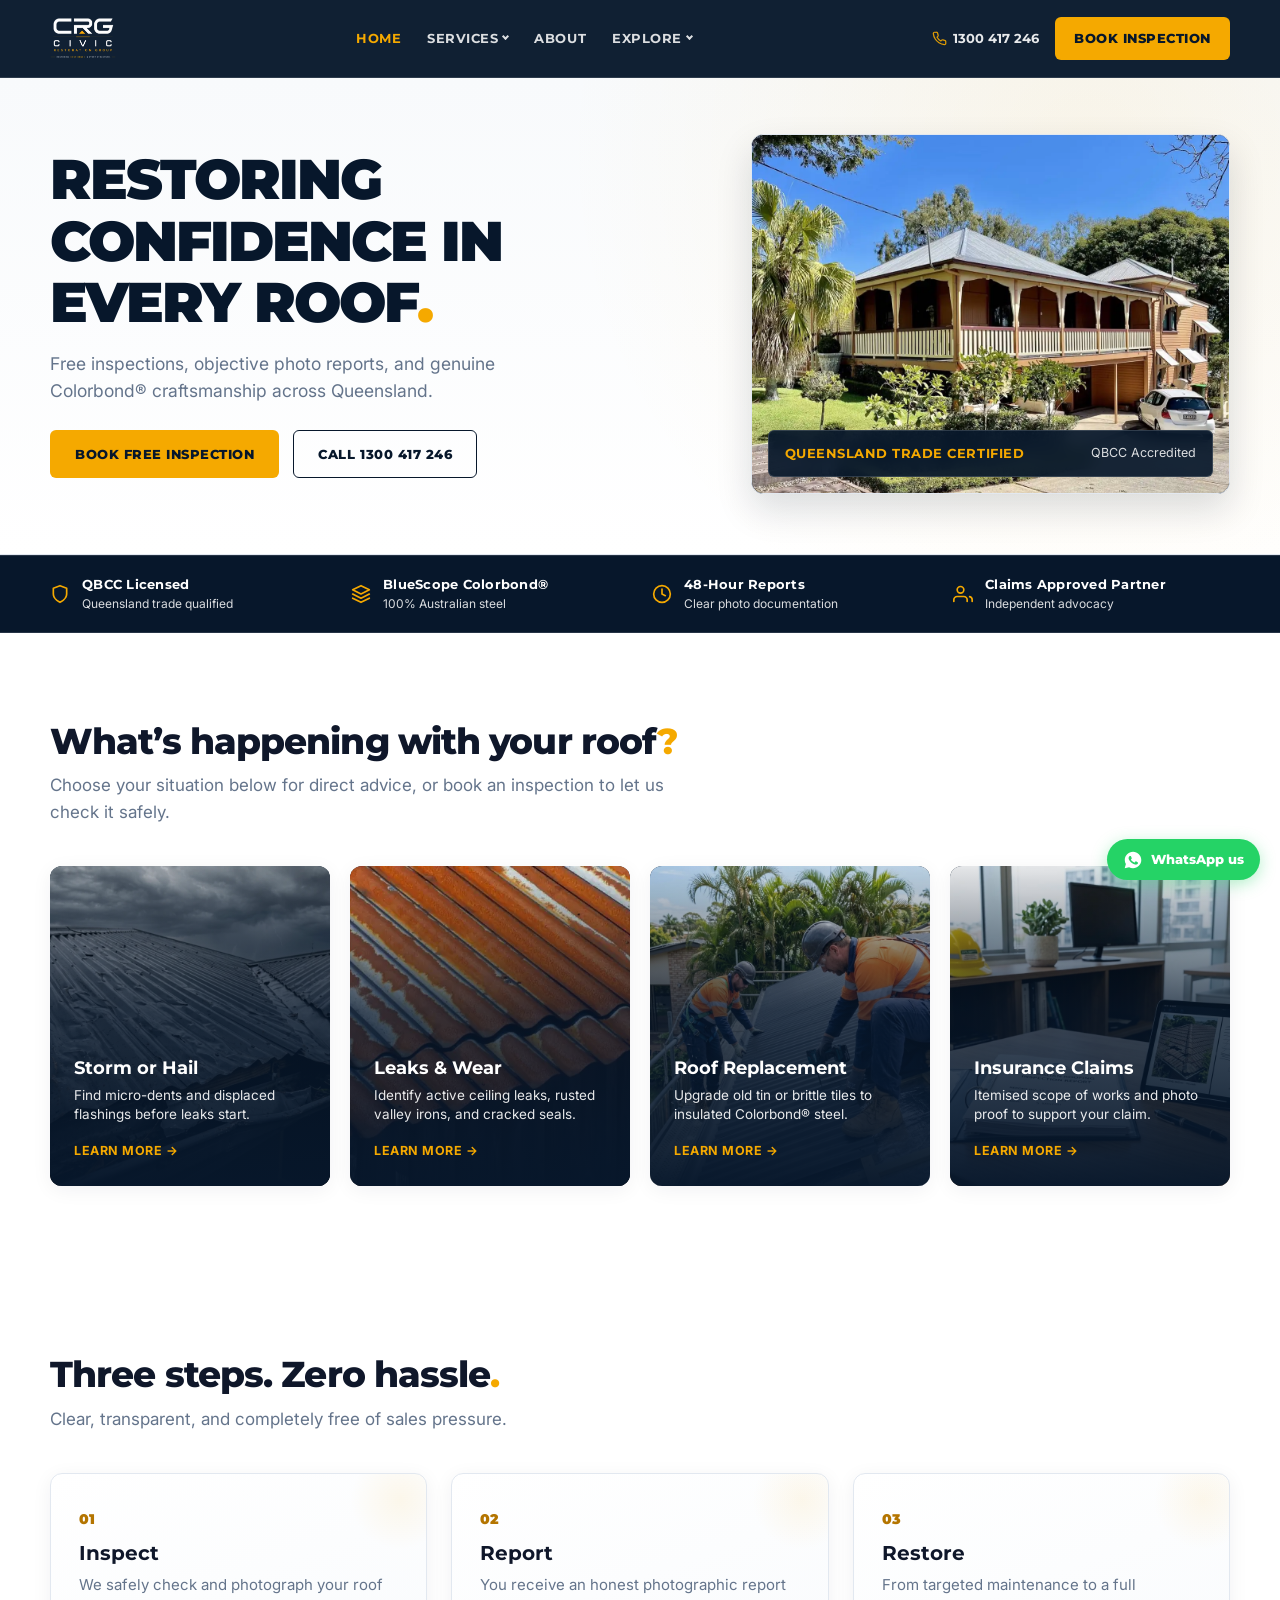
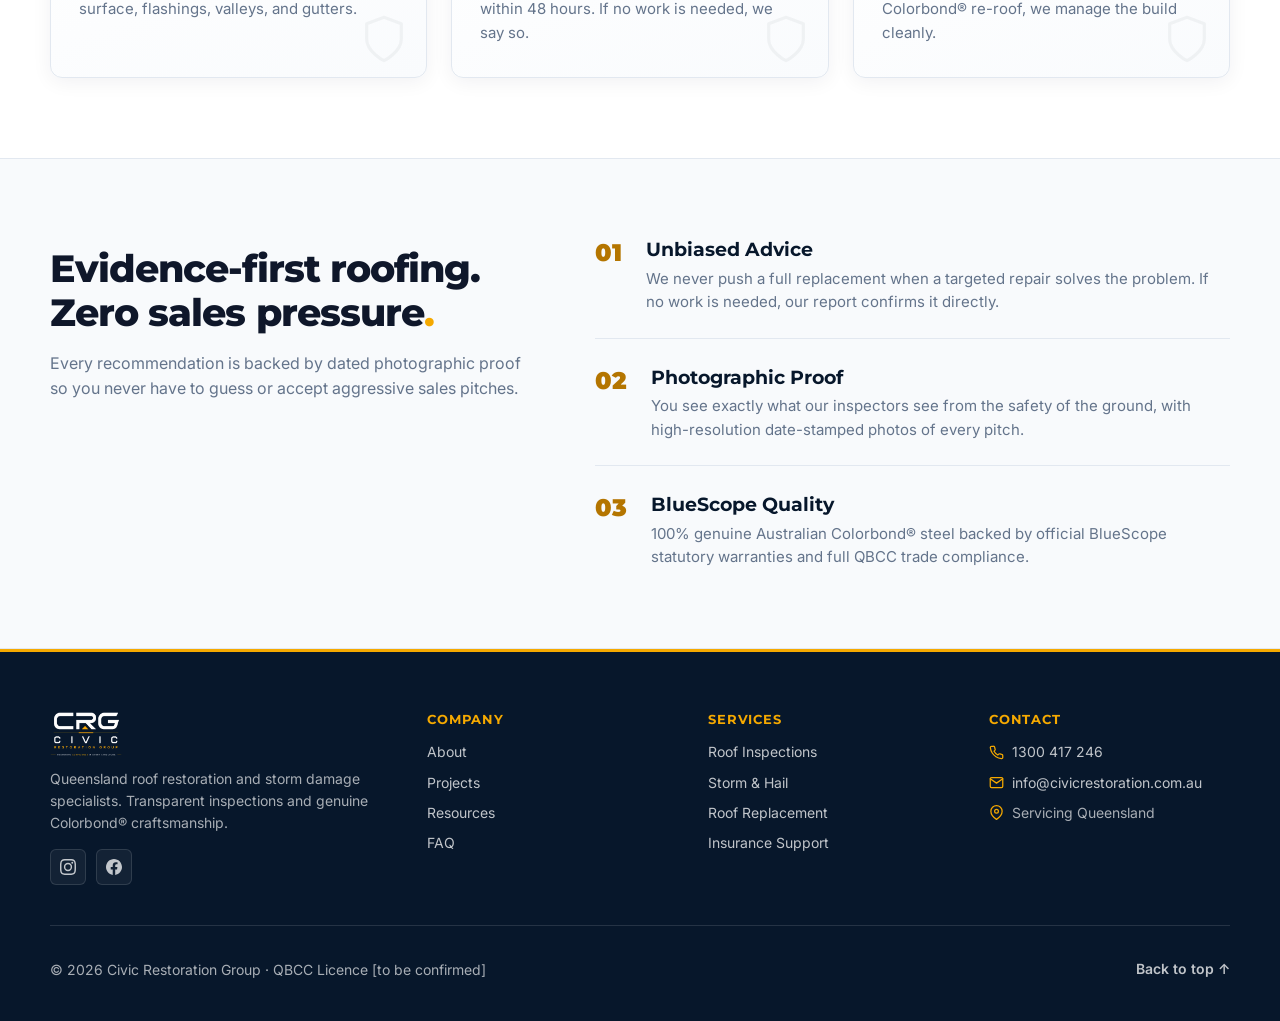
==== commit ce9b8707: "Updatd the UI" ====
--- a/index.html
+++ b/index.html
@@ -18,7 +18,7 @@
   <link rel="stylesheet" href="https://fonts.googleapis.com/css2?family=Inter:wght@400;500;600;700&family=Montserrat:wght@700;800;900&display=swap" media="print" onload="this.media='all'">
   <noscript><link rel="stylesheet" href="https://fonts.googleapis.com/css2?family=Inter:wght@400;500;600;700&family=Montserrat:wght@700;800;900&display=swap"></noscript>
   <link rel="preload" as="image" href="assets/images/hero-home.webp" fetchpriority="high">
-  <link rel="stylesheet" href="css/style.css?v=26">
+  <link rel="stylesheet" href="css/style.css?v=27">
 </head>
 <body id="top">
   <!-- Top Navigation Header -->
@@ -64,24 +64,26 @@
   </header>
 
   <main>
-    <!-- Hero -->
+    <!-- Creative Hero (No Bulky Banner Container) -->
     <section class="hero">
       <div class="container hero-inner">
-        <div class="hero-pill">Queensland Roof Restoration</div>
-        <h1>Restoring Confidence in Every Structure<span class="dot">.</span></h1>
-        <p class="lead">Free roof inspections, unbiased advice, and genuine Colorbond® restoration for Queensland homes.</p>
-        
-        <div class="hero-actions">
-          <a class="btn btn-amber" href="contact.html" data-inspection-dialog>Book Free Inspection</a>
-          <a class="btn btn-outline" href="tel:1300417246">Call 1300 417 246</a>
-        </div>
-
-        <ul class="hero-proof">
-          <li>✓ No cost or obligation</li>
-          <li>✓ 48h photo report</li>
-          <li>✓ QBCC licensed</li>
-          <li>✓ Genuine Colorbond®</li>
-        </ul>
+        <div class="hero-copy">
+          <h1>Restoring Confidence in Every Roof<span class="dot">.</span></h1>
+          <p class="lead">Free inspections, objective photo reports, and genuine Colorbond® craftsmanship across Queensland.</p>
+          
+          <div class="hero-actions">
+            <a class="btn btn-amber" href="contact.html" data-inspection-dialog>Book Free Inspection</a>
+            <a class="btn btn-outline" href="tel:1300417246">Call 1300 417 246</a>
+          </div>
+        </div>
+
+        <div class="hero-card">
+          <img src="assets/images/coastal-roof.webp" alt="Restored Queensland Colorbond roof" fetchpriority="high">
+          <div class="hero-card-badge">
+            <b>Queensland Trade Certified</b>
+            <span>QBCC Accredited</span>
+          </div>
+        </div>
       </div>
     </section>
 
@@ -125,7 +127,6 @@
     <section class="section">
       <div class="container">
         <div class="section-head">
-          <p class="eyebrow">Diagnose &amp; Resolve</p>
           <h2>What’s happening with your roof<span class="dot">?</span></h2>
           <p>Choose your situation below for direct advice, or book an inspection to let us check it safely.</p>
         </div>
@@ -174,7 +175,6 @@
     <section class="section">
       <div class="container">
         <div class="section-head">
-          <p class="eyebrow">How It Works</p>
           <h2>Three steps. Zero hassle<span class="dot">.</span></h2>
           <p>Clear, transparent, and completely free of sales pressure.</p>
         </div>
@@ -203,7 +203,6 @@
     <section class="section section-soft standard-section">
       <div class="container standard-layout">
         <div class="standard-header">
-          <p class="eyebrow">The CRG Standard</p>
           <h2>Evidence-first roofing. Zero sales pressure<span class="dot">.</span></h2>
           <p>Every recommendation is backed by dated photographic proof so you never have to guess or accept aggressive sales pitches.</p>
         </div>
@@ -288,6 +287,6 @@
     </div>
   </footer>
 
-  <script type="module" src="js/main.js?v=26"></script>
+  <script type="module" src="js/main.js?v=27"></script>
 </body>
 </html>
--- a/css/style.css
+++ b/css/style.css
@@ -13,11 +13,15 @@
   --muted: #64748b;
   --amber: #f5a900;
   --amber-hover: #e09500;
+  --amber-deep: #b47500;
   --white: #ffffff;
   --soft: #f8fafc;
   --line: #e2e8f0;
   --line-dark: rgba(255, 255, 255, 0.12);
 
+  /* Sticky Topbar Dimensions */
+  --topbar-height: 78px;
+
   /* Strict Typography */
   --font-body: 'Inter', -apple-system, BlinkMacSystemFont, "Segoe UI", Roboto, sans-serif;
   --font-heading: 'Montserrat', -apple-system, BlinkMacSystemFont, "Segoe UI", Roboto, sans-serif;
@@ -44,10 +48,12 @@
 
 html {
   scroll-behavior: smooth;
+  scroll-padding-top: calc(var(--topbar-height) + 16px);
 }
 
 body {
   margin: 0;
+  padding-top: var(--topbar-height);
   font-family: var(--font-body);
   font-size: 16px;
   line-height: 1.6;
@@ -138,19 +144,6 @@
   align-items: center;
 }
 
-.eyebrow {
-  display: inline-flex;
-  align-items: center;
-  gap: 6px;
-  color: var(--amber);
-  font-family: var(--font-heading);
-  font-size: 12px;
-  font-weight: 800;
-  text-transform: uppercase;
-  letter-spacing: 0.08em;
-  margin: 0;
-}
-
 .dot {
   color: var(--amber);
 }
@@ -158,8 +151,9 @@
 .tag {
   display: inline-block;
   padding: 4px 10px;
-  background: rgba(245, 169, 0, 0.12);
-  color: #a86c00;
+  background: rgba(245, 169, 0, 0.14);
+  color: #8f5800;
+  border: 1px solid rgba(245, 169, 0, 0.28);
   border-radius: var(--radius-pill);
   font-family: var(--font-heading);
   font-size: 11px;
@@ -224,28 +218,54 @@
 }
 
 .btn-outline {
-  border-color: rgba(255, 255, 255, 0.3);
+  border: 1.5px solid var(--navy);
+  color: var(--navy);
+  background: transparent;
+  font-weight: 800;
+}
+
+.btn-outline:hover {
+  border-color: var(--navy);
+  background: var(--navy);
   color: #ffffff;
-  background: rgba(255, 255, 255, 0.05);
-}
-
-.btn-outline:hover {
+  transform: translateY(-2px);
+}
+
+.btn-light-outline {
+  border: 1.5px solid var(--line);
+  color: var(--navy);
+  background: var(--white);
+  font-weight: 700;
+}
+
+.btn-light-outline:hover {
+  border-color: var(--navy);
+  color: var(--navy);
+  background: var(--soft);
+  transform: translateY(-2px);
+}
+
+/* In dark blocks, ensure outline buttons remain crisp white */
+.about-highlight-box .btn-outline,
+.footer .btn-outline {
+  border: 1.5px solid rgba(255, 255, 255, 0.4);
+  color: #ffffff;
+  background: rgba(255, 255, 255, 0.08);
+}
+
+.about-highlight-box .btn-outline:hover,
+.footer .btn-outline:hover {
   border-color: var(--amber);
   background: var(--amber);
   color: var(--navy);
-  transform: translateY(-2px);
-}
-
-.btn-light-outline {
-  border-color: var(--line);
-  color: var(--ink);
-  background: var(--white);
-}
-
-.btn-light-outline:hover {
-  border-color: var(--amber);
-  color: var(--amber);
-  transform: translateY(-2px);
+}
+
+.cta-row {
+  display: flex;
+  gap: 12px;
+  align-items: center;
+  flex-wrap: wrap;
+  margin-top: 8px;
 }
 
 /* 5. Header & Navigation
@@ -256,11 +276,11 @@
   top: 0;
   left: 0;
   right: 0;
-  height: 78px;
+  height: var(--topbar-height, 78px);
   z-index: 100;
   display: flex;
   align-items: center;
-  background: rgba(7, 23, 43, 0.92);
+  background: rgba(7, 23, 43, 0.96);
   backdrop-filter: blur(12px);
   -webkit-backdrop-filter: blur(12px);
   border-bottom: 1px solid var(--line-dark);
@@ -438,132 +458,125 @@
 /* 6. Hero & Subhero Banners
    ========================================================================== */
 
+/* 6. Hero & Page Head (Creative, Light-Canvas, No Bulky Banner Containers)
+   ========================================================================== */
+
 .hero {
-  min-height: 82vh;
-  display: flex;
+  padding: 56px 0 60px;
+  background:
+    radial-gradient(circle at 85% 15%, rgba(245, 169, 0, 0.08) 0%, transparent 45%),
+    linear-gradient(180deg, #f8fafc 0%, #ffffff 100%);
+  border-bottom: 1px solid var(--line);
+  position: relative;
+}
+
+.hero-inner {
+  display: grid;
+  grid-template-columns: 1.15fr 0.85fr;
+  gap: 52px;
   align-items: center;
-  position: relative;
-  background-color: var(--navy);
-  background-image:
-    linear-gradient(90deg, rgba(7, 23, 43, 0.94) 0%, rgba(7, 23, 43, 0.75) 50%, rgba(7, 23, 43, 0.35) 100%),
-    url('../assets/images/hero-rural-roof.webp');
-  background-size: cover;
-  background-position: center;
+}
+
+.hero-copy h1 {
+  font-size: clamp(34px, 4.4vw, 56px);
+  font-weight: 900;
+  color: var(--navy);
+  letter-spacing: -0.035em;
+  line-height: 1.1;
+  margin: 0 0 16px;
+}
+
+.hero-copy .lead {
+  font-size: 17.5px;
+  color: var(--muted);
+  line-height: 1.55;
+  margin-bottom: 26px;
+  max-width: 520px;
+}
+
+.hero-actions {
+  display: flex;
+  gap: 14px;
+  align-items: center;
+  flex-wrap: wrap;
+}
+
+.hero-card {
+  position: relative;
+  border-radius: var(--radius-md);
+  overflow: hidden;
+  box-shadow: 0 16px 36px rgba(7, 23, 43, 0.14);
+  aspect-ratio: 4 / 3;
+  border: 1px solid var(--line);
+  background: var(--navy);
+}
+
+.hero-card img {
+  width: 100%;
+  height: 100%;
+  object-fit: cover;
+  display: block;
+}
+
+.hero-card-badge {
+  position: absolute;
+  bottom: 16px;
+  left: 16px;
+  right: 16px;
+  background: rgba(7, 23, 43, 0.92);
+  backdrop-filter: blur(8px);
+  border: 1px solid rgba(255, 255, 255, 0.15);
+  border-radius: var(--radius-sm);
+  padding: 12px 16px;
+  display: flex;
+  justify-content: space-between;
+  align-items: center;
   color: #ffffff;
-  padding: 130px 0 70px;
-}
-
-.hero-inner {
-  max-width: 720px;
-}
-
-.hero-pill {
-  display: inline-flex;
-  align-items: center;
-  gap: 8px;
-  padding: 5px 12px;
-  background: rgba(245, 169, 0, 0.12);
-  border: 1px solid rgba(245, 169, 0, 0.28);
-  border-radius: var(--radius-pill);
+}
+
+.hero-card-badge b {
+  font-family: var(--font-heading);
+  font-size: 13px;
   color: var(--amber);
-  font-family: var(--font-heading);
-  font-size: 12px;
-  font-weight: 700;
   text-transform: uppercase;
-  letter-spacing: 0.05em;
-  margin-bottom: 20px;
-}
-
-.hero h1 {
-  margin: 0 0 18px;
-}
-
-.hero .lead {
-  font-size: 18px;
+  letter-spacing: 0.04em;
+}
+
+.hero-card-badge span {
+  font-size: 12.5px;
+  color: rgba(255, 255, 255, 0.85);
+}
+
+/* Page Head for Subpages (Clean, creative, no bulky dark banner container) */
+.page-head {
+  padding: 44px 0 36px;
+  background:
+    radial-gradient(circle at 95% 10%, rgba(245, 169, 0, 0.07) 0%, transparent 40%),
+    linear-gradient(180deg, #f8fafc 0%, #ffffff 100%);
+  border-bottom: 1px solid var(--line);
+  position: relative;
+}
+
+.page-head-inner {
+  border-left: 4px solid var(--amber);
+  padding-left: 24px;
+}
+
+.page-head h1 {
+  font-size: clamp(30px, 3.8vw, 46px);
+  font-weight: 900;
+  color: var(--navy);
+  letter-spacing: -0.03em;
+  line-height: 1.15;
+  margin: 0 0 8px;
+}
+
+.page-head p {
+  font-size: 16.5px;
+  color: var(--muted);
+  max-width: 620px;
+  margin: 0;
   line-height: 1.55;
-  color: rgba(255, 255, 255, 0.85);
-  margin-bottom: 28px;
-  max-width: 580px;
-}
-
-.hero-actions {
-  display: flex;
-  gap: 14px;
-  flex-wrap: wrap;
-  margin-bottom: 28px;
-}
-
-.hero-proof {
-  display: flex;
-  flex-wrap: wrap;
-  gap: 8px 18px;
-  list-style: none;
-  padding: 0;
-  margin: 0;
-  font-size: 14px;
-  color: rgba(255, 255, 255, 0.75);
-}
-
-.hero-proof li {
-  display: inline-flex;
-  align-items: center;
-  gap: 6px;
-}
-
-.hero-proof svg {
-  color: var(--amber);
-  width: 15px;
-  height: 15px;
-}
-
-/* Subhero */
-.subhero {
-  padding: 140px 0 60px;
-  background-color: var(--navy);
-  background-image:
-    linear-gradient(90deg, rgba(7, 23, 43, 0.94), rgba(7, 23, 43, 0.65)),
-    url('../assets/images/coastal-roof.webp');
-  background-size: cover;
-  background-position: center;
-  color: #ffffff;
-}
-
-.subhero h1 {
-  font-size: clamp(30px, 3.8vw, 48px);
-  margin: 8px 0 10px;
-  text-transform: none;
-}
-
-.subhero p {
-  color: rgba(255, 255, 255, 0.8);
-  font-size: 17px;
-  max-width: 540px;
-  margin: 0;
-}
-
-.back-link {
-  display: inline-flex;
-  align-items: center;
-  gap: 6px;
-  font-size: 13px;
-  font-weight: 600;
-  color: rgba(255, 255, 255, 0.7);
-  margin-bottom: 12px;
-}
-
-.back-link:hover {
-  color: var(--amber);
-}
-
-/* Service banner backgrounds */
-.subhero.svc-inspections { background-image: linear-gradient(90deg, rgba(7, 23, 43, 0.94), rgba(7, 23, 43, 0.55)), url('../assets/images/svc-inspections.webp'); }
-.subhero.svc-storm { background-image: linear-gradient(90deg, rgba(7, 23, 43, 0.94), rgba(7, 23, 43, 0.55)), url('../assets/images/svc-storm.webp'); }
-.subhero.svc-replacement { background-image: linear-gradient(90deg, rgba(7, 23, 43, 0.94), rgba(7, 23, 43, 0.55)), url('../assets/images/svc-replacement.webp'); }
-.subhero.svc-insurance { background-image: linear-gradient(90deg, rgba(7, 23, 43, 0.94), rgba(7, 23, 43, 0.55)), url('../assets/images/svc-insurance.webp'); }
-.subhero.about-hero {
-  background: radial-gradient(circle at 85% 20%, rgba(245, 169, 0, 0.12) 0%, transparent 45%),
-              linear-gradient(135deg, #07172b 0%, #0d2644 60%, #07172b 100%);
-  border-bottom: 1px solid rgba(245, 169, 0, 0.25);
 }
 
 /* 7. Trust Bar
@@ -607,7 +620,7 @@
 .trust-item span {
   display: block;
   font-size: 12px;
-  color: rgba(255, 255, 255, 0.65);
+  color: rgba(255, 255, 255, 0.85);
 }
 
 /* 8. Issue Selector (Cards)
@@ -647,7 +660,7 @@
   content: "";
   position: absolute;
   inset: 0;
-  background: linear-gradient(180deg, rgba(7, 23, 43, 0.1) 0%, rgba(7, 23, 43, 0.7) 50%, rgba(7, 23, 43, 0.95) 100%);
+  background: linear-gradient(180deg, rgba(7, 23, 43, 0.1) 0%, rgba(7, 23, 43, 0.75) 45%, rgba(7, 23, 43, 0.98) 100%);
 }
 
 .issue-label {
@@ -661,10 +674,11 @@
   font-size: 18px;
   line-height: 1.25;
   margin-bottom: 6px;
+  color: #ffffff;
 }
 
 .issue-label p {
-  color: rgba(255, 255, 255, 0.75);
+  color: rgba(255, 255, 255, 0.9);
   font-size: 13.5px;
   margin-bottom: 12px;
   line-height: 1.45;
@@ -863,7 +877,7 @@
   font-family: var(--font-heading);
   font-size: 14px;
   font-weight: 900;
-  color: var(--amber);
+  color: var(--amber-deep);
   margin-bottom: 12px;
 }
 
@@ -1013,7 +1027,7 @@
   font-family: var(--font-heading);
   font-size: 24px;
   font-weight: 900;
-  color: var(--amber);
+  color: var(--amber-deep);
   line-height: 1;
   padding-top: 2px;
 }
@@ -1038,7 +1052,6 @@
   display: grid;
   grid-template-columns: repeat(4, 1fr);
   gap: 20px;
-  margin-top: -36px;
   position: relative;
   z-index: 3;
 }
@@ -1809,6 +1822,14 @@
    ========================================================================== */
 
 @media (max-width: 900px) {
+  :root {
+    --topbar-height: 70px;
+  }
+
+  body {
+    padding-top: 70px;
+  }
+
   .topbar {
     height: 70px;
   }
@@ -1882,7 +1903,8 @@
   .compare-wrap,
   .industry,
   .standard-layout,
-  .about-grid {
+  .about-grid,
+  .hero-inner {
     grid-template-columns: 1fr;
     gap: 36px;
   }
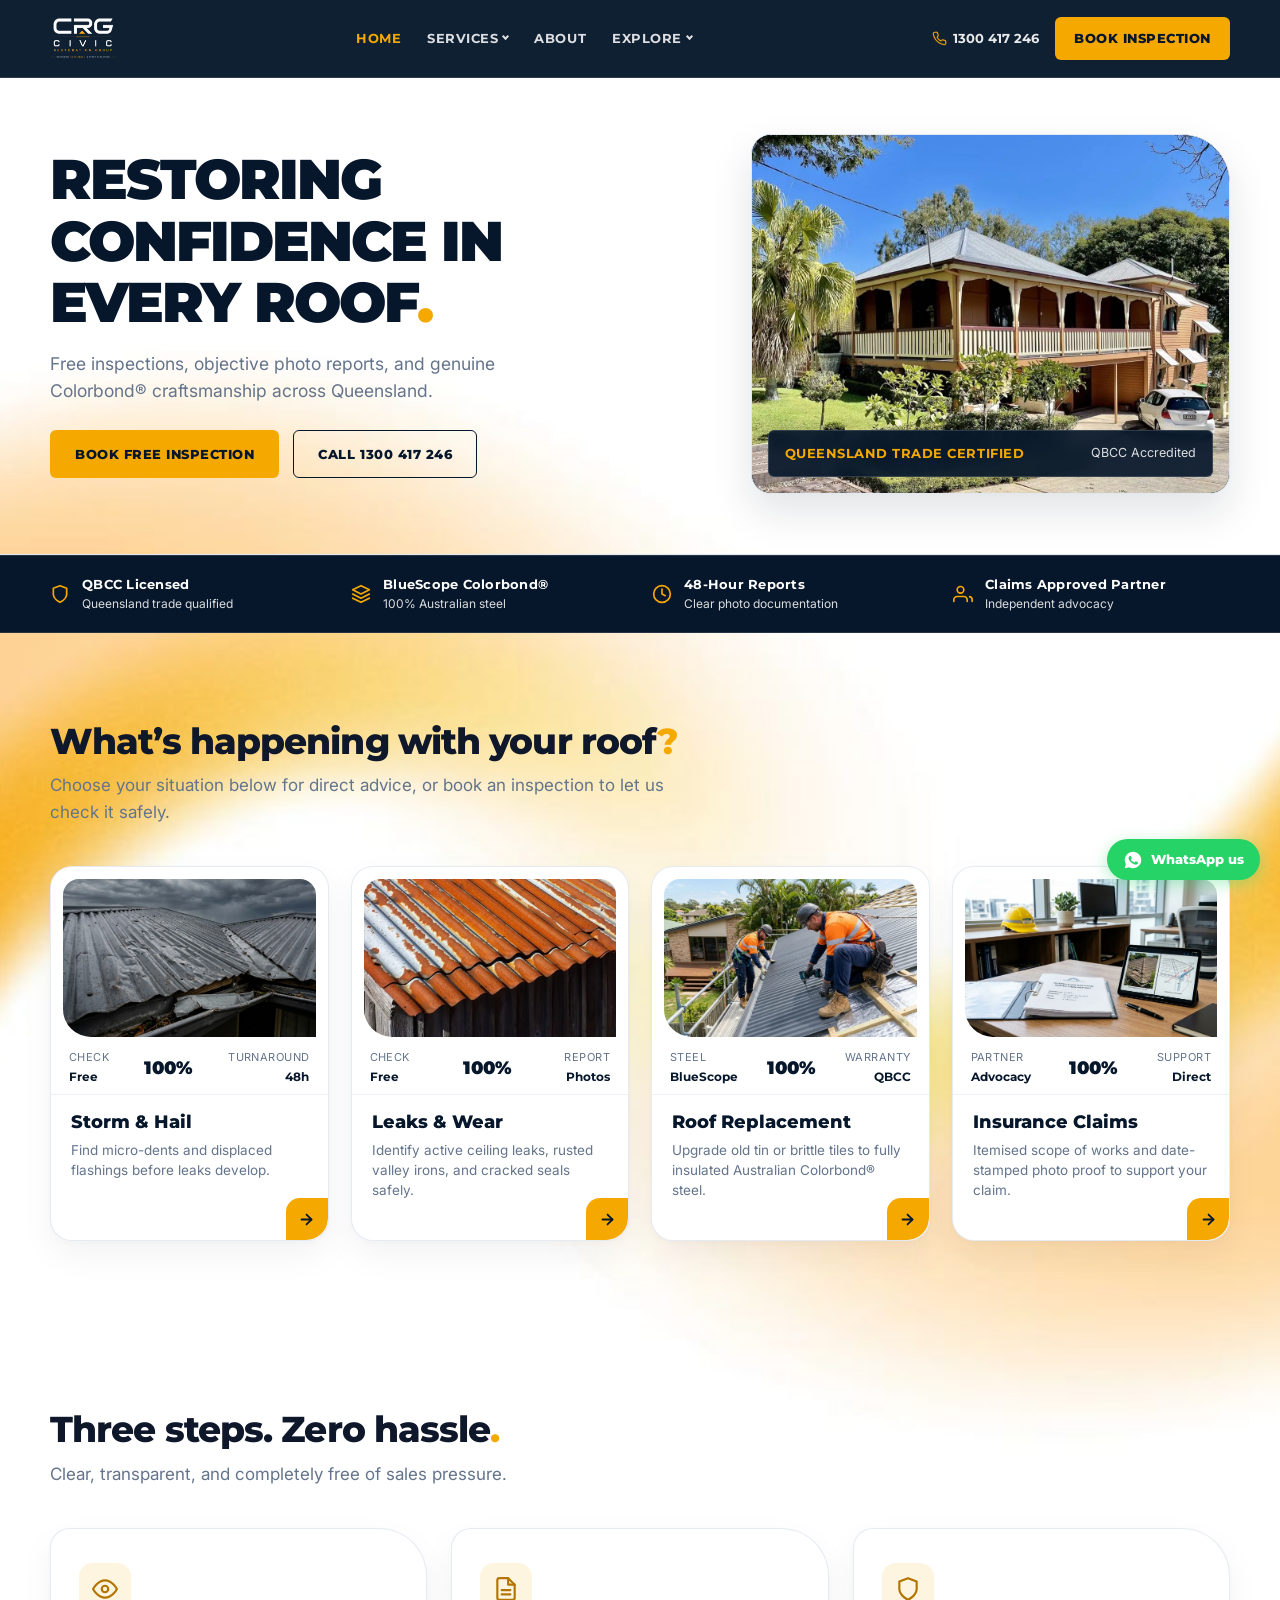
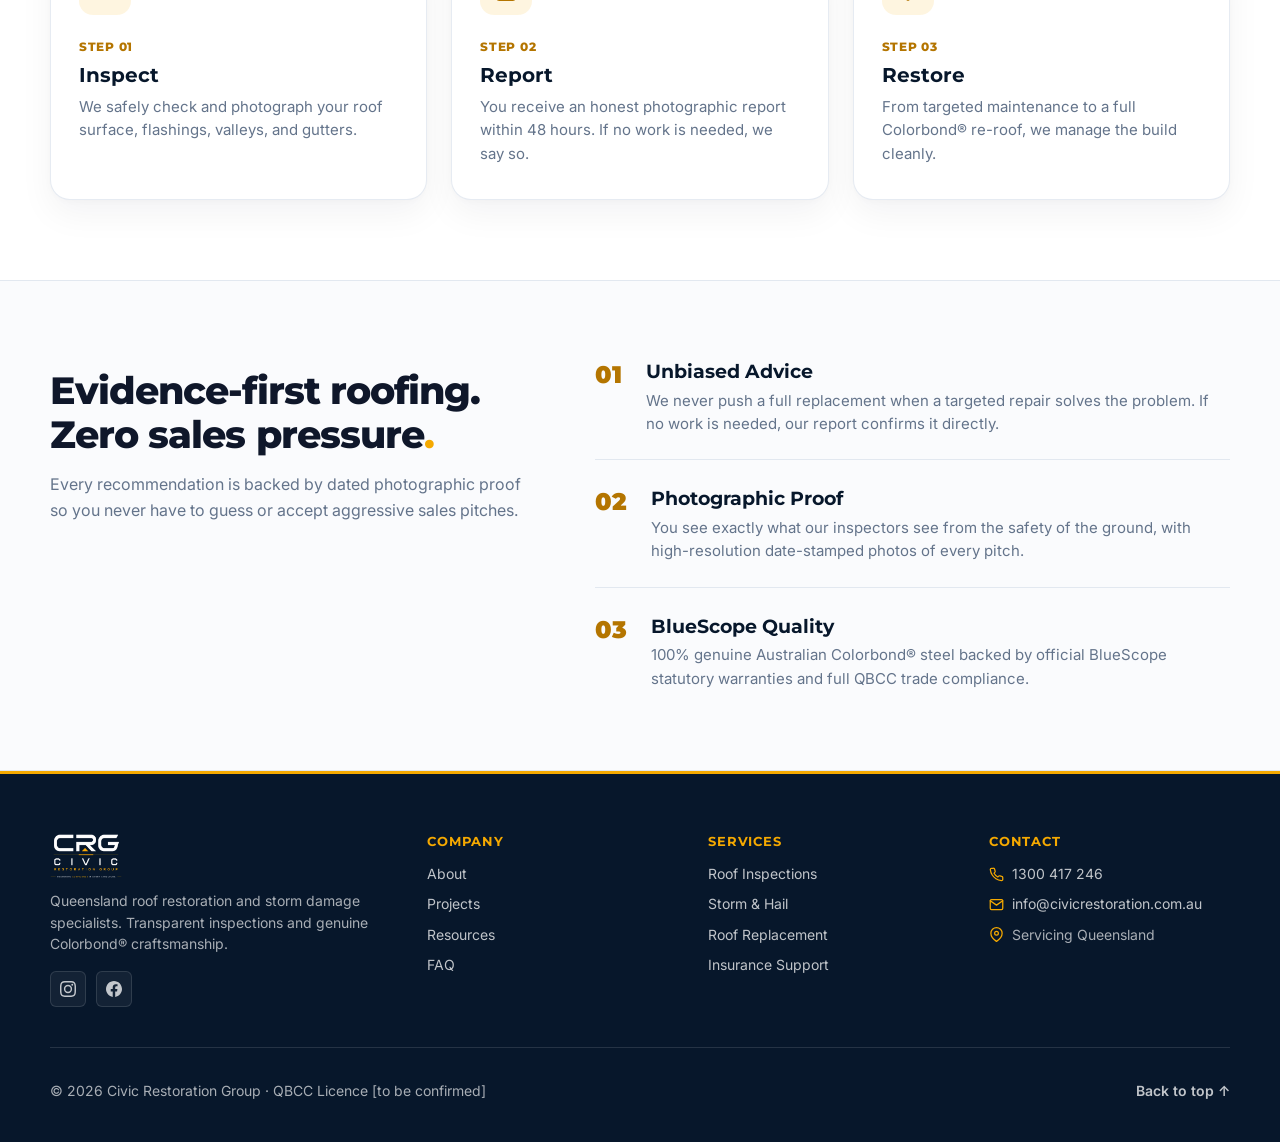
==== commit 10be114a: "bg changes" ====
--- a/index.html
+++ b/index.html
@@ -18,7 +18,7 @@
   <link rel="stylesheet" href="https://fonts.googleapis.com/css2?family=Inter:wght@400;500;600;700&family=Montserrat:wght@700;800;900&display=swap" media="print" onload="this.media='all'">
   <noscript><link rel="stylesheet" href="https://fonts.googleapis.com/css2?family=Inter:wght@400;500;600;700&family=Montserrat:wght@700;800;900&display=swap"></noscript>
   <link rel="preload" as="image" href="assets/images/hero-home.webp" fetchpriority="high">
-  <link rel="stylesheet" href="css/style.css?v=27">
+  <link rel="stylesheet" href="css/style.css?v=30">
 </head>
 <body id="top">
   <!-- Top Navigation Header -->
@@ -133,38 +133,74 @@
 
         <div class="issue-grid">
           <a class="issue-tile" href="storm-damage.html">
-            <img src="assets/images/before-2.webp" alt="Hail damaged roof" loading="lazy">
-            <div class="issue-label">
-              <b>Storm or Hail</b>
-              <p>Find micro-dents and displaced flashings before leaks start.</p>
-              <small>Learn more →</small>
+            <div class="issue-tile-img">
+              <img src="assets/images/before-2.webp" alt="Hail damaged roof" loading="lazy">
+            </div>
+            <div class="campaign-metrics">
+              <div class="metric-item"><span>Check</span><b>Free</b></div>
+              <div class="metric-center">100%</div>
+              <div class="metric-item" style="text-align:right;"><span>Turnaround</span><b>48h</b></div>
+            </div>
+            <div class="issue-tile-body">
+              <h3>Storm &amp; Hail</h3>
+              <p>Find micro-dents and displaced flashings before leaks develop.</p>
+              <div class="card-corner-btn" aria-hidden="true">
+                <svg viewBox="0 0 24 24" fill="none" stroke="currentColor" stroke-width="2.5" stroke-linecap="round" stroke-linejoin="round"><line x1="5" y1="12" x2="19" y2="12"></line><polyline points="12 5 19 12 12 19"></polyline></svg>
+              </div>
             </div>
           </a>
 
           <a class="issue-tile" href="roof-inspections.html">
-            <img src="assets/images/before-1.webp" alt="Weathered corrugated roof" loading="lazy">
-            <div class="issue-label">
-              <b>Leaks &amp; Wear</b>
-              <p>Identify active ceiling leaks, rusted valley irons, and cracked seals.</p>
-              <small>Learn more →</small>
+            <div class="issue-tile-img">
+              <img src="assets/images/before-1.webp" alt="Weathered corrugated roof" loading="lazy">
+            </div>
+            <div class="campaign-metrics">
+              <div class="metric-item"><span>Check</span><b>Free</b></div>
+              <div class="metric-center">100%</div>
+              <div class="metric-item" style="text-align:right;"><span>Report</span><b>Photos</b></div>
+            </div>
+            <div class="issue-tile-body">
+              <h3>Leaks &amp; Wear</h3>
+              <p>Identify active ceiling leaks, rusted valley irons, and cracked seals safely.</p>
+              <div class="card-corner-btn" aria-hidden="true">
+                <svg viewBox="0 0 24 24" fill="none" stroke="currentColor" stroke-width="2.5" stroke-linecap="round" stroke-linejoin="round"><line x1="5" y1="12" x2="19" y2="12"></line><polyline points="12 5 19 12 12 19"></polyline></svg>
+              </div>
             </div>
           </a>
 
           <a class="issue-tile" href="roof-replacement.html">
-            <img src="assets/images/roof-reno.webp" alt="New Colorbond installation" loading="lazy">
-            <div class="issue-label">
-              <b>Roof Replacement</b>
-              <p>Upgrade old tin or brittle tiles to insulated Colorbond® steel.</p>
-              <small>Learn more →</small>
+            <div class="issue-tile-img">
+              <img src="assets/images/roof-reno.webp" alt="New Colorbond installation" loading="lazy">
+            </div>
+            <div class="campaign-metrics">
+              <div class="metric-item"><span>Steel</span><b>BlueScope</b></div>
+              <div class="metric-center">100%</div>
+              <div class="metric-item" style="text-align:right;"><span>Warranty</span><b>QBCC</b></div>
+            </div>
+            <div class="issue-tile-body">
+              <h3>Roof Replacement</h3>
+              <p>Upgrade old tin or brittle tiles to fully insulated Australian Colorbond® steel.</p>
+              <div class="card-corner-btn" aria-hidden="true">
+                <svg viewBox="0 0 24 24" fill="none" stroke="currentColor" stroke-width="2.5" stroke-linecap="round" stroke-linejoin="round"><line x1="5" y1="12" x2="19" y2="12"></line><polyline points="12 5 19 12 12 19"></polyline></svg>
+              </div>
             </div>
           </a>
 
           <a class="issue-tile" href="insurance-support.html">
-            <img src="assets/images/paperwork.webp" alt="Insurance paperwork" loading="lazy">
-            <div class="issue-label">
-              <b>Insurance Claims</b>
-              <p>Itemised scope of works and photo proof to support your claim.</p>
-              <small>Learn more →</small>
+            <div class="issue-tile-img">
+              <img src="assets/images/paperwork.webp" alt="Insurance paperwork" loading="lazy">
+            </div>
+            <div class="campaign-metrics">
+              <div class="metric-item"><span>Partner</span><b>Advocacy</b></div>
+              <div class="metric-center">100%</div>
+              <div class="metric-item" style="text-align:right;"><span>Support</span><b>Direct</b></div>
+            </div>
+            <div class="issue-tile-body">
+              <h3>Insurance Claims</h3>
+              <p>Itemised scope of works and date-stamped photo proof to support your claim.</p>
+              <div class="card-corner-btn" aria-hidden="true">
+                <svg viewBox="0 0 24 24" fill="none" stroke="currentColor" stroke-width="2.5" stroke-linecap="round" stroke-linejoin="round"><line x1="5" y1="12" x2="19" y2="12"></line><polyline points="12 5 19 12 12 19"></polyline></svg>
+              </div>
             </div>
           </a>
         </div>
@@ -181,17 +217,26 @@
 
         <ol class="timeline">
           <li class="timeline-step">
-            <span class="timeline-num">01</span>
+            <div class="timeline-icon-box">
+              <svg viewBox="0 0 24 24" fill="none" stroke="currentColor" stroke-width="2" stroke-linecap="round" stroke-linejoin="round" aria-hidden="true"><path d="M1 12s4-8 11-8 11 8 11 8-4 8-11 8-11-8-11-8z"></path><circle cx="12" cy="12" r="3"></circle></svg>
+            </div>
+            <span class="timeline-num">Step 01</span>
             <h3>Inspect</h3>
             <p>We safely check and photograph your roof surface, flashings, valleys, and gutters.</p>
           </li>
           <li class="timeline-step">
-            <span class="timeline-num">02</span>
+            <div class="timeline-icon-box">
+              <svg viewBox="0 0 24 24" fill="none" stroke="currentColor" stroke-width="2" stroke-linecap="round" stroke-linejoin="round" aria-hidden="true"><path d="M14 2H6a2 2 0 0 0-2 2v16a2 2 0 0 0 2 2h12a2 2 0 0 0 2-2V8z"></path><polyline points="14 2 14 8 20 8"></polyline><line x1="16" y1="13" x2="8" y2="13"></line><line x1="16" y1="17" x2="8" y2="17"></line></svg>
+            </div>
+            <span class="timeline-num">Step 02</span>
             <h3>Report</h3>
             <p>You receive an honest photographic report within 48 hours. If no work is needed, we say so.</p>
           </li>
           <li class="timeline-step">
-            <span class="timeline-num">03</span>
+            <div class="timeline-icon-box">
+              <svg viewBox="0 0 24 24" fill="none" stroke="currentColor" stroke-width="2" stroke-linecap="round" stroke-linejoin="round" aria-hidden="true"><path d="M12 22s8-4 8-10V5l-8-3-8 3v7c0 6 8 10 8 10z"></path></svg>
+            </div>
+            <span class="timeline-num">Step 03</span>
             <h3>Restore</h3>
             <p>From targeted maintenance to a full Colorbond® re-roof, we manage the build cleanly.</p>
           </li>
@@ -287,6 +332,6 @@
     </div>
   </footer>
 
-  <script type="module" src="js/main.js?v=27"></script>
+  <script type="module" src="js/main.js?v=30"></script>
 </body>
 </html>
--- a/css/style.css
+++ b/css/style.css
@@ -58,7 +58,11 @@
   font-size: 16px;
   line-height: 1.6;
   color: var(--ink);
-  background: var(--white);
+  background-color: #ffffff;
+  background-image: url('../assets/images/bg-wave.jpg');
+  background-repeat: no-repeat;
+  background-position: top center;
+  background-size: 1400px auto;
   -webkit-font-smoothing: antialiased;
 }
 
@@ -120,7 +124,9 @@
 }
 
 .section-soft {
-  background: var(--soft);
+  background-color: rgba(248, 250, 252, 0.75);
+  backdrop-filter: blur(12px);
+  -webkit-backdrop-filter: blur(12px);
 }
 
 .section-head {
@@ -463,9 +469,7 @@
 
 .hero {
   padding: 56px 0 60px;
-  background:
-    radial-gradient(circle at 85% 15%, rgba(245, 169, 0, 0.08) 0%, transparent 45%),
-    linear-gradient(180deg, #f8fafc 0%, #ffffff 100%);
+  background-color: transparent;
   border-bottom: 1px solid var(--line);
   position: relative;
 }
@@ -503,9 +507,9 @@
 
 .hero-card {
   position: relative;
-  border-radius: var(--radius-md);
+  border-radius: 20px 48px 20px 20px;
   overflow: hidden;
-  box-shadow: 0 16px 36px rgba(7, 23, 43, 0.14);
+  box-shadow: 0 18px 42px rgba(7, 23, 43, 0.12);
   aspect-ratio: 4 / 3;
   border: 1px solid var(--line);
   background: var(--navy);
@@ -547,36 +551,37 @@
   color: rgba(255, 255, 255, 0.85);
 }
 
-/* Page Head for Subpages (Clean, creative, no bulky dark banner container) */
+/* Page Head for Subpages (New Centered Editorial Layout, No Vertical Line) */
 .page-head {
-  padding: 44px 0 36px;
-  background:
-    radial-gradient(circle at 95% 10%, rgba(245, 169, 0, 0.07) 0%, transparent 40%),
-    linear-gradient(180deg, #f8fafc 0%, #ffffff 100%);
+  padding: 64px 0 48px;
+  background: transparent;
   border-bottom: 1px solid var(--line);
   position: relative;
+  text-align: center;
 }
 
 .page-head-inner {
-  border-left: 4px solid var(--amber);
-  padding-left: 24px;
+  max-width: 820px;
+  margin: 0 auto;
+  text-align: center;
 }
 
 .page-head h1 {
-  font-size: clamp(30px, 3.8vw, 46px);
+  font-size: clamp(34px, 4.4vw, 50px);
   font-weight: 900;
   color: var(--navy);
-  letter-spacing: -0.03em;
+  letter-spacing: -0.035em;
   line-height: 1.15;
-  margin: 0 0 8px;
+  margin: 0 auto 16px;
+  max-width: 760px;
 }
 
 .page-head p {
-  font-size: 16.5px;
+  font-size: 18px;
   color: var(--muted);
-  max-width: 620px;
-  margin: 0;
-  line-height: 1.55;
+  max-width: 640px;
+  margin: 0 auto;
+  line-height: 1.6;
 }
 
 /* 7. Trust Bar
@@ -623,89 +628,152 @@
   color: rgba(255, 255, 255, 0.85);
 }
 
-/* 8. Issue Selector (Cards)
+/* 8. Issue Selector (Cards in Featured Campaign style from reference image)
    ========================================================================== */
 
 .issue-grid {
   display: grid;
   grid-template-columns: repeat(4, 1fr);
-  gap: 20px;
+  gap: 22px;
 }
 
 .issue-tile {
   position: relative;
-  height: 320px;
-  border-radius: var(--radius-md);
+  background: var(--white);
+  border: 1px solid rgba(226, 232, 240, 0.85);
+  border-radius: 22px;
+  overflow: hidden;
+  box-shadow: 0 14px 34px rgba(7, 23, 43, 0.05), 0 2px 6px rgba(0, 0, 0, 0.02);
+  display: flex;
+  flex-direction: column;
+  transition: transform 0.3s ease, box-shadow 0.3s ease, border-color 0.3s ease;
+  color: var(--ink);
+  text-decoration: none;
+}
+
+.issue-tile:hover {
+  transform: translateY(-6px);
+  box-shadow: 0 22px 48px rgba(7, 23, 43, 0.12);
+  border-color: rgba(245, 169, 0, 0.5);
+}
+
+.issue-tile-img {
+  position: relative;
+  aspect-ratio: 16 / 10;
+  margin: 12px 12px 0 12px;
+  border-radius: 16px 16px 0 28px; /* Signature scooped bottom-left corner */
   overflow: hidden;
   background: var(--navy);
-  color: #ffffff;
-  display: flex;
-  flex-direction: column;
-  justify-content: flex-end;
-  padding: 24px;
-  box-shadow: var(--shadow);
-  transition: all 0.25s ease;
-}
-
-.issue-tile img {
-  position: absolute;
-  inset: 0;
+}
+
+.issue-tile-img img {
   width: 100%;
   height: 100%;
   object-fit: cover;
-  transition: transform 0.4s ease;
-}
-
-.issue-tile::after {
-  content: "";
-  position: absolute;
-  inset: 0;
-  background: linear-gradient(180deg, rgba(7, 23, 43, 0.1) 0%, rgba(7, 23, 43, 0.75) 45%, rgba(7, 23, 43, 0.98) 100%);
-}
-
-.issue-label {
-  position: relative;
-  z-index: 2;
-}
-
-.issue-label b {
   display: block;
+  transition: transform 0.45s ease;
+}
+
+.issue-tile:hover .issue-tile-img img {
+  transform: scale(1.06);
+}
+
+/* Metric / Status row right below image */
+.campaign-metrics {
+  display: flex;
+  align-items: center;
+  justify-content: space-between;
+  padding: 12px 18px 8px;
+  border-bottom: 1px solid rgba(226, 232, 240, 0.6);
+  font-size: 11.5px;
+  color: var(--muted);
+}
+
+.campaign-metrics .metric-item {
+  display: flex;
+  flex-direction: column;
+}
+
+.campaign-metrics .metric-item span {
+  font-size: 11px;
+  text-transform: uppercase;
+  letter-spacing: 0.04em;
+  color: var(--muted);
+}
+
+.campaign-metrics .metric-item b {
+  font-family: var(--font-heading);
+  font-size: 12px;
+  color: var(--navy);
+}
+
+.campaign-metrics .metric-center {
   font-family: var(--font-heading);
   font-size: 18px;
-  line-height: 1.25;
-  margin-bottom: 6px;
+  font-weight: 900;
+  color: var(--navy);
+  line-height: 1;
+}
+
+.issue-tile-body {
+  padding: 16px 20px 24px;
+  flex: 1;
+  display: flex;
+  flex-direction: column;
+  position: relative;
+}
+
+.issue-tile-body h3 {
+  font-size: 17.5px;
+  font-weight: 800;
+  color: var(--navy);
+  margin: 0 0 6px;
+  line-height: 1.3;
+}
+
+.issue-tile-body p {
+  font-size: 13.5px;
+  color: var(--muted);
+  line-height: 1.5;
+  margin: 0 0 16px;
+  flex: 1;
+}
+
+/* Docked Action Button in bottom-right corner (from reference image) */
+.card-corner-btn {
+  position: absolute;
+  bottom: 0;
+  right: 0;
+  width: 42px;
+  height: 42px;
+  background: var(--amber);
+  color: var(--navy);
+  border-top-left-radius: 14px;
+  border-bottom-right-radius: 22px;
+  display: grid;
+  place-items: center;
+  font-size: 18px;
+  font-weight: 900;
+  transition: all 0.25s ease;
+}
+
+.card-corner-btn svg {
+  width: 17px;
+  height: 17px;
+  transition: transform 0.2s ease;
+}
+
+.issue-tile:hover .card-corner-btn,
+.ba-card:hover .card-corner-btn,
+.guide:hover .card-corner-btn {
+  background: var(--navy);
   color: #ffffff;
 }
 
-.issue-label p {
-  color: rgba(255, 255, 255, 0.9);
-  font-size: 13.5px;
-  margin-bottom: 12px;
-  line-height: 1.45;
-}
-
-.issue-label small {
-  display: inline-flex;
-  align-items: center;
-  gap: 4px;
-  color: var(--amber);
-  font-size: 12.5px;
-  font-weight: 700;
-  text-transform: uppercase;
-  letter-spacing: 0.04em;
-}
-
-.issue-tile:hover {
-  transform: translateY(-4px);
-  box-shadow: var(--shadow-hover);
-}
-
-.issue-tile:hover img {
-  transform: scale(1.05);
-}
-
-.issue-tile:hover small {
-  transform: translateX(4px);
+.issue-tile:hover .card-corner-btn svg,
+.ba-card:hover .card-corner-btn svg,
+.guide:hover .card-corner-btn svg {
+  transform: translate(2px, -2px);
 }
 
 /* 9. Comparison Slider
@@ -832,70 +900,69 @@
 
 .timeline-step {
   position: relative;
-  background: linear-gradient(160deg, #ffffff 0%, #f9fbfd 100%);
-  border: 1px solid var(--line);
-  border-radius: var(--radius-md);
-  padding: 32px 28px;
-  box-shadow: var(--shadow);
-  transition: transform 0.25s ease, box-shadow 0.25s ease, border-color 0.25s ease;
+  background: var(--white);
+  border: 1px solid rgba(226, 232, 240, 0.85);
+  border-radius: 20px 48px 20px 20px; /* Signature asymmetrical sweep from reference image */
+  padding: 34px 28px;
+  box-shadow: 0 14px 34px rgba(7, 23, 43, 0.05), 0 2px 6px rgba(0, 0, 0, 0.02);
+  transition: transform 0.3s ease, box-shadow 0.3s ease, border-color 0.3s ease;
   overflow: hidden;
 }
 
-.timeline-step::before {
-  content: "";
-  position: absolute;
-  top: -24px;
-  right: -24px;
-  width: 100px;
-  height: 100px;
-  background: radial-gradient(circle, rgba(245, 169, 0, 0.08) 0%, transparent 70%);
-  border-radius: 50%;
-  pointer-events: none;
-}
-
-.timeline-step::after {
-  content: "";
-  position: absolute;
-  bottom: 12px;
-  right: 16px;
+.timeline-step:hover {
+  transform: translateY(-6px);
+  box-shadow: 0 22px 48px rgba(7, 23, 43, 0.1);
+  border-color: rgba(245, 169, 0, 0.5);
+}
+
+.timeline-icon-box {
   width: 52px;
   height: 52px;
-  background-image: url("data:image/svg+xml,%3Csvg xmlns='http://www.w3.org/2000/svg' viewBox='0 0 24 24' fill='none' stroke='%2307172b' stroke-width='1.5' stroke-linecap='round' stroke-linejoin='round' opacity='0.04'%3E%3Cpath d='M12 22s8-4 8-10V5l-8-3-8 3v7c0 6 8 10 8 10z'/%3E%3C/svg%3E");
-  background-repeat: no-repeat;
-  background-size: contain;
-  pointer-events: none;
-}
-
-.timeline-step:hover {
-  transform: translateY(-4px);
-  box-shadow: var(--shadow-hover);
-  border-color: rgba(245, 169, 0, 0.45);
+  border-radius: 14px;
+  background: rgba(245, 169, 0, 0.12);
+  color: var(--amber-deep);
+  display: grid;
+  place-items: center;
+  margin-bottom: 18px;
+  transition: all 0.25s ease;
+}
+
+.timeline-icon-box svg {
+  width: 26px;
+  height: 26px;
+}
+
+.timeline-step:hover .timeline-icon-box {
+  background: var(--navy);
+  color: var(--amber);
+  transform: scale(1.08);
 }
 
 .timeline-num {
   display: inline-block;
   font-family: var(--font-heading);
-  font-size: 14px;
-  font-weight: 900;
+  font-size: 12px;
+  font-weight: 800;
+  text-transform: uppercase;
+  letter-spacing: 0.06em;
   color: var(--amber-deep);
-  margin-bottom: 12px;
+  margin-bottom: 8px;
 }
 
 .timeline-step h3 {
   font-size: 20px;
   margin-bottom: 8px;
-  position: relative;
-  z-index: 1;
+  color: var(--navy);
 }
 
 .timeline-step p {
   font-size: 15px;
   margin: 0;
-  position: relative;
-  z-index: 1;
-}
-
-/* 11. Feature Cards
+  color: var(--muted);
+  line-height: 1.55;
+}
+
+/* 11. Feature Cards (Icon card style from reference image)
    ========================================================================== */
 
 .feature-grid {
@@ -906,44 +973,55 @@
 
 .feature-card {
   position: relative;
-  background: linear-gradient(160deg, #ffffff 0%, #f9fbfd 100%);
-  border: 1px solid var(--line);
-  border-radius: var(--radius-md);
-  padding: 30px 24px;
-  box-shadow: var(--shadow);
-  transition: transform 0.25s ease, box-shadow 0.25s ease, border-color 0.25s ease;
+  background: var(--white);
+  border: 1px solid rgba(226, 232, 240, 0.85);
+  border-radius: 20px 48px 20px 20px; /* Signature asymmetrical sweep */
+  padding: 34px 26px;
+  box-shadow: 0 14px 34px rgba(7, 23, 43, 0.05), 0 2px 6px rgba(0, 0, 0, 0.02);
+  transition: transform 0.3s ease, box-shadow 0.3s ease, border-color 0.3s ease;
   overflow: hidden;
 }
 
-.feature-card::before {
-  content: "";
-  position: absolute;
-  top: -20px;
-  right: -20px;
-  width: 90px;
-  height: 90px;
-  background: radial-gradient(circle, rgba(245, 169, 0, 0.08) 0%, transparent 70%);
-  border-radius: 50%;
-  pointer-events: none;
-}
-
-.feature-card::after {
-  content: "";
-  position: absolute;
-  bottom: 14px;
-  right: 14px;
-  width: 48px;
-  height: 48px;
-  background-image: url("data:image/svg+xml,%3Csvg xmlns='http://www.w3.org/2000/svg' viewBox='0 0 24 24' fill='none' stroke='%2307172b' stroke-width='1.5' stroke-linecap='round' stroke-linejoin='round' opacity='0.04'%3E%3Cpolygon points='12 2 2 7 12 12 22 7 12 2'/%3E%3Cpolyline points='2 17 12 22 22 17'/%3E%3Cpolyline points='2 12 12 17 22 12'/%3E%3C/svg%3E");
-  background-repeat: no-repeat;
-  background-size: contain;
-  pointer-events: none;
-}
-
 .feature-card:hover {
-  transform: translateY(-4px);
-  box-shadow: var(--shadow-hover);
-  border-color: rgba(245, 169, 0, 0.45);
+  transform: translateY(-6px);
+  box-shadow: 0 22px 48px rgba(7, 23, 43, 0.1);
+  border-color: rgba(245, 169, 0, 0.5);
+}
+
+.feature-icon {
+  width: 52px;
+  height: 52px;
+  border-radius: 14px;
+  background: rgba(245, 169, 0, 0.12);
+  color: var(--amber-deep);
+  display: grid;
+  place-items: center;
+  margin-bottom: 18px;
+  transition: all 0.25s ease;
+}
+
+.feature-icon svg {
+  width: 26px;
+  height: 26px;
+}
+
+.feature-card:hover .feature-icon {
+  background: var(--navy);
+  color: var(--amber);
+  transform: scale(1.08);
+}
+
+.feature-card h3 {
+  font-size: 18.5px;
+  margin-bottom: 8px;
+  color: var(--navy);
+}
+
+.feature-card p {
+  font-size: 14.5px;
+  color: var(--muted);
+  line-height: 1.55;
+  margin: 0;
 }
 
 .feature-icon {
@@ -1059,18 +1137,19 @@
 .stat-card {
   position: relative;
   background: var(--white);
-  border: 1px solid var(--line);
-  border-radius: var(--radius-md);
-  padding: 24px 20px;
-  box-shadow: var(--shadow);
+  border: 1px solid rgba(226, 232, 240, 0.85);
+  border-radius: 18px 44px 18px 18px; /* Signature asymmetrical sweep */
+  padding: 28px 22px;
+  box-shadow: 0 14px 34px rgba(7, 23, 43, 0.05);
   text-align: center;
   overflow: hidden;
-  transition: transform 0.25s ease, box-shadow 0.25s ease;
+  transition: transform 0.3s ease, box-shadow 0.3s ease, border-color 0.3s ease;
 }
 
 .stat-card:hover {
-  transform: translateY(-3px);
-  box-shadow: var(--shadow-hover);
+  transform: translateY(-5px);
+  box-shadow: 0 20px 44px rgba(7, 23, 43, 0.1);
+  border-color: rgba(245, 169, 0, 0.5);
 }
 
 .stat-card::after {
@@ -1201,6 +1280,175 @@
   color: var(--amber);
 }
 
+/* 12. Service Showcase (New Modern Card Layout)
+   ========================================================================== */
+
+.service-showcase {
+  display: grid;
+  grid-template-columns: 1fr 1.15fr;
+  gap: 36px;
+  align-items: stretch;
+}
+
+.service-feature-card {
+  position: relative;
+  background: var(--white);
+  border: 1px solid rgba(226, 232, 240, 0.85);
+  border-radius: 24px;
+  overflow: hidden;
+  box-shadow: 0 14px 34px rgba(7, 23, 43, 0.06);
+  display: flex;
+  flex-direction: column;
+  transition: transform 0.3s ease, box-shadow 0.3s ease;
+}
+
+.service-feature-card:hover {
+  transform: translateY(-5px);
+  box-shadow: 0 22px 48px rgba(7, 23, 43, 0.1);
+}
+
+.service-feature-img {
+  position: relative;
+  aspect-ratio: 16 / 10;
+  margin: 14px 14px 0 14px;
+  border-radius: 18px 18px 0 32px;
+  overflow: hidden;
+  background: var(--navy);
+}
+
+.service-feature-img img {
+  width: 100%;
+  height: 100%;
+  object-fit: cover;
+  display: block;
+  transition: transform 0.45s ease;
+}
+
+.service-feature-card:hover .service-feature-img img {
+  transform: scale(1.05);
+}
+
+.service-feature-body {
+  padding: 22px 26px 32px;
+  flex: 1;
+  display: flex;
+  flex-direction: column;
+  position: relative;
+}
+
+.service-feature-body h2 {
+  font-size: 24px;
+  font-weight: 800;
+  color: var(--navy);
+  margin: 0 0 10px;
+  line-height: 1.25;
+}
+
+.service-feature-body p {
+  font-size: 15px;
+  color: var(--muted);
+  line-height: 1.55;
+  margin: 0 0 22px;
+  flex: 1;
+}
+
+.service-spec-grid {
+  display: grid;
+  grid-template-columns: 1fr 1fr;
+  gap: 20px;
+}
+
+.service-spec-card {
+  position: relative;
+  background: var(--white);
+  border: 1px solid rgba(226, 232, 240, 0.85);
+  border-radius: 18px 36px 18px 18px; /* Signature asymmetrical sweep */
+  padding: 26px 22px;
+  box-shadow: 0 10px 26px rgba(7, 23, 43, 0.04);
+  transition: transform 0.25s ease, box-shadow 0.25s ease, border-color 0.25s ease;
+  display: flex;
+  flex-direction: column;
+}
+
+.service-spec-card:hover {
+  transform: translateY(-5px);
+  box-shadow: 0 18px 38px rgba(7, 23, 43, 0.08);
+  border-color: rgba(245, 169, 0, 0.45);
+}
+
+.service-spec-icon {
+  width: 46px;
+  height: 46px;
+  border-radius: 12px;
+  background: rgba(245, 169, 0, 0.12);
+  color: var(--amber-deep);
+  display: grid;
+  place-items: center;
+  margin-bottom: 14px;
+  transition: all 0.25s ease;
+}
+
+.service-spec-icon svg {
+  width: 22px;
+  height: 22px;
+}
+
+.service-spec-card:hover .service-spec-icon {
+  background: var(--navy);
+  color: var(--amber);
+  transform: scale(1.08);
+}
+
+.service-spec-card h3 {
+  font-size: 17.5px;
+  font-weight: 800;
+  color: var(--navy);
+  margin: 0 0 6px;
+}
+
+.service-spec-card p {
+  font-size: 13.5px;
+  color: var(--muted);
+  line-height: 1.5;
+  margin: 0;
+}
+
+/* Service Guarantee Callout Box */
+.service-guarantee-box {
+  background: var(--navy);
+  border-radius: 22px;
+  padding: 38px 42px;
+  color: #ffffff;
+  display: flex;
+  justify-content: space-between;
+  align-items: center;
+  gap: 32px;
+  margin-top: 48px;
+  border: 1px solid rgba(255, 255, 255, 0.1);
+  box-shadow: 0 18px 40px rgba(7, 23, 43, 0.15);
+}
+
+.service-guarantee-copy h3 {
+  font-size: 22px;
+  color: #ffffff;
+  margin: 0 0 8px;
+}
+
+.service-guarantee-copy p {
+  font-size: 15px;
+  color: rgba(255, 255, 255, 0.85);
+  margin: 0;
+  max-width: 620px;
+  line-height: 1.55;
+}
+
+.service-guarantee-actions {
+  display: flex;
+  gap: 14px;
+  flex-shrink: 0;
+}
+
+/* Legacy .industry support fallback */
 .industry-list {
   display: grid;
   gap: 32px;
@@ -1216,10 +1464,6 @@
   box-shadow: var(--shadow);
 }
 
-.industry:nth-child(even) .industry-img {
-  order: 2;
-}
-
 .industry-img {
   min-height: 320px;
   background: var(--navy);
@@ -1282,21 +1526,24 @@
 
 .ba-card {
   position: relative;
-  background: linear-gradient(160deg, #ffffff 0%, #f9fbfd 100%);
-  border: 1px solid var(--line);
-  border-radius: var(--radius-md);
+  background: var(--white);
+  border: 1px solid rgba(226, 232, 240, 0.85);
+  border-radius: 22px;
   overflow: hidden;
-  box-shadow: var(--shadow);
-  transition: transform 0.25s ease, box-shadow 0.25s ease, border-color 0.25s ease;
+  box-shadow: 0 14px 34px rgba(7, 23, 43, 0.05);
+  transition: transform 0.3s ease, box-shadow 0.3s ease, border-color 0.3s ease;
 }
 
 .ba-card:hover {
-  transform: translateY(-4px);
-  box-shadow: var(--shadow-hover);
+  transform: translateY(-6px);
+  box-shadow: 0 22px 48px rgba(7, 23, 43, 0.12);
   border-color: rgba(245, 169, 0, 0.45);
 }
 
 .ba-images {
+  margin: 12px 12px 0 12px;
+  border-radius: 16px 16px 0 28px;
+  overflow: hidden;
   display: grid;
   grid-template-columns: 1fr 1fr;
   gap: 2px;
@@ -1335,31 +1582,21 @@
 }
 
 .ba-body {
-  padding: 24px;
-  position: relative;
-}
-
-.ba-body::after {
-  content: "";
-  position: absolute;
-  bottom: 12px;
-  right: 14px;
-  width: 46px;
-  height: 46px;
-  background-image: url("data:image/svg+xml,%3Csvg xmlns='http://www.w3.org/2000/svg' viewBox='0 0 24 24' fill='none' stroke='%2307172b' stroke-width='1.5' stroke-linecap='round' stroke-linejoin='round' opacity='0.04'%3E%3Cpath d='M23 19a2 2 0 0 1-2 2H3a2 2 0 0 1-2-2V8a2 2 0 0 1 2-2h4l2-3h6l2 3h4a2 2 0 0 1 2 2z'/%3E%3Ccircle cx='12' cy='13' r='4'/%3E%3C/svg%3E");
-  background-repeat: no-repeat;
-  background-size: contain;
-  pointer-events: none;
+  padding: 18px 22px 28px;
+  position: relative;
 }
 
 .ba-body h3 {
   font-size: 19px;
   margin: 8px 0 6px;
+  color: var(--navy);
 }
 
 .ba-body p {
   font-size: 14.5px;
+  color: var(--muted);
   margin: 0;
+  line-height: 1.5;
 }
 
 /* 14. Guides (Resources)
@@ -1373,23 +1610,27 @@
 
 .guide {
   position: relative;
-  background: linear-gradient(160deg, #ffffff 0%, #f9fbfd 100%);
-  border: 1px solid var(--line);
-  border-radius: var(--radius-md);
+  background: var(--white);
+  border: 1px solid rgba(226, 232, 240, 0.85);
+  border-radius: 22px;
   overflow: hidden;
-  box-shadow: var(--shadow);
-  transition: transform 0.25s ease, box-shadow 0.25s ease, border-color 0.25s ease;
+  box-shadow: 0 14px 34px rgba(7, 23, 43, 0.05);
+  transition: transform 0.3s ease, box-shadow 0.3s ease, border-color 0.3s ease;
+  display: flex;
+  flex-direction: column;
 }
 
 .guide:hover {
-  transform: translateY(-4px);
-  box-shadow: var(--shadow-hover);
+  transform: translateY(-6px);
+  box-shadow: 0 22px 48px rgba(7, 23, 43, 0.12);
   border-color: rgba(245, 169, 0, 0.45);
 }
 
 .guide-img {
-  height: 180px;
+  margin: 12px 12px 0 12px;
+  border-radius: 16px 16px 0 28px;
   overflow: hidden;
+  height: 190px;
 }
 
 .guide-img img {
@@ -1400,25 +1641,15 @@
 }
 
 .guide:hover .guide-img img {
-  transform: scale(1.04);
+  transform: scale(1.05);
 }
 
 .guide-body {
-  padding: 24px;
-  position: relative;
-}
-
-.guide-body::after {
-  content: "";
-  position: absolute;
-  bottom: 12px;
-  right: 14px;
-  width: 44px;
-  height: 44px;
-  background-image: url("data:image/svg+xml,%3Csvg xmlns='http://www.w3.org/2000/svg' viewBox='0 0 24 24' fill='none' stroke='%2307172b' stroke-width='1.5' stroke-linecap='round' stroke-linejoin='round' opacity='0.04'%3E%3Cpath d='M2 3h6a4 4 0 0 1 4 4v14a3 3 0 0 0-3-3H2z'/%3E%3Cpath d='M22 3h-6a4 4 0 0 0-4 4v14a3 3 0 0 1 3-3h7z'/%3E%3C/svg%3E");
-  background-repeat: no-repeat;
-  background-size: contain;
-  pointer-events: none;
+  padding: 18px 22px 28px;
+  position: relative;
+  flex: 1;
+  display: flex;
+  flex-direction: column;
 }
 
 .guide-meta {
@@ -1902,6 +2133,7 @@
   .two-col,
   .compare-wrap,
   .industry,
+  .service-showcase,
   .standard-layout,
   .about-grid,
   .hero-inner {
@@ -1909,9 +2141,24 @@
     gap: 36px;
   }
 
+  .service-guarantee-box {
+    flex-direction: column;
+    align-items: flex-start;
+    padding: 28px 24px;
+    gap: 20px;
+  }
+
+  .service-guarantee-actions {
+    width: 100%;
+    flex-direction: column;
+  }
+
+  .service-guarantee-actions .btn {
+    width: 100%;
+  }
+
   .about-stats {
     grid-template-columns: repeat(2, 1fr);
-    margin-top: -20px;
   }
 
   .industry:nth-child(even) .industry-img {
@@ -1950,7 +2197,8 @@
   .ba-grid,
   .guide-list,
   .footer-grid,
-  .about-stats {
+  .about-stats,
+  .service-spec-grid {
     grid-template-columns: 1fr;
   }
 
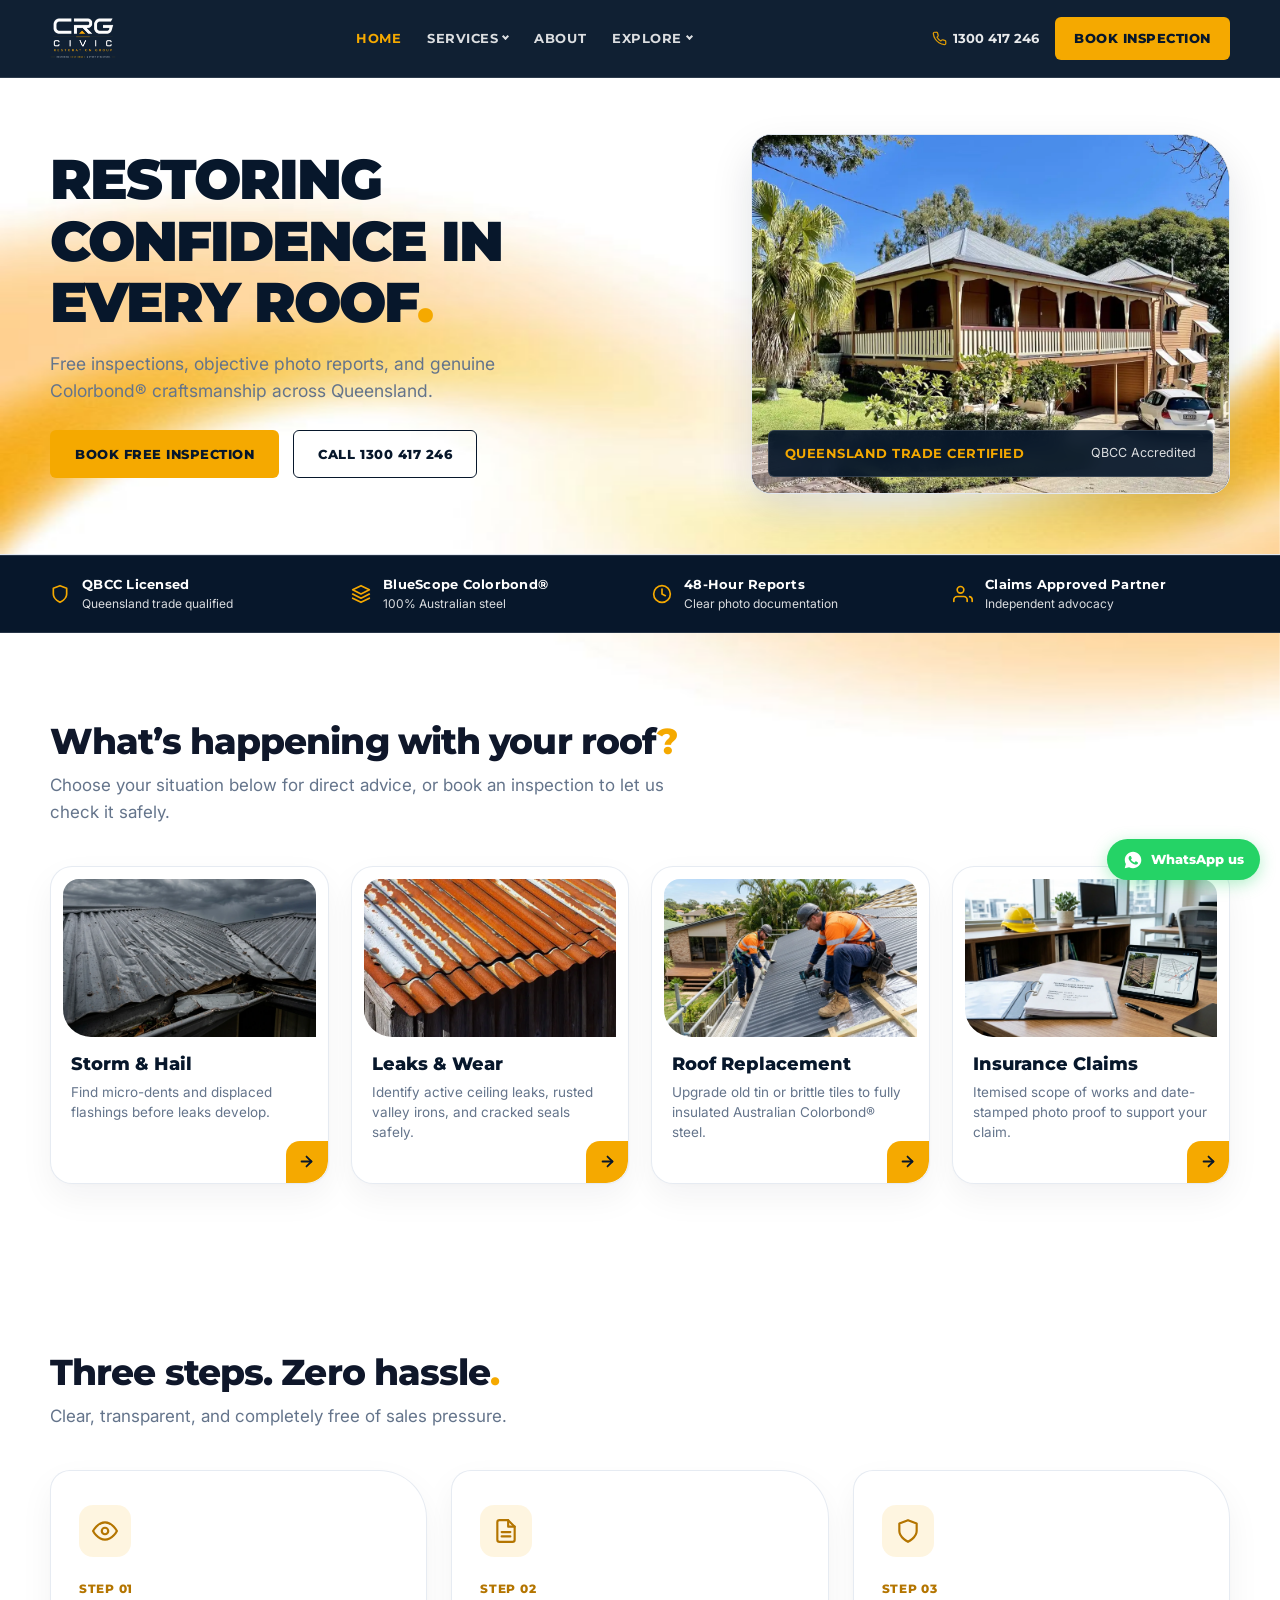
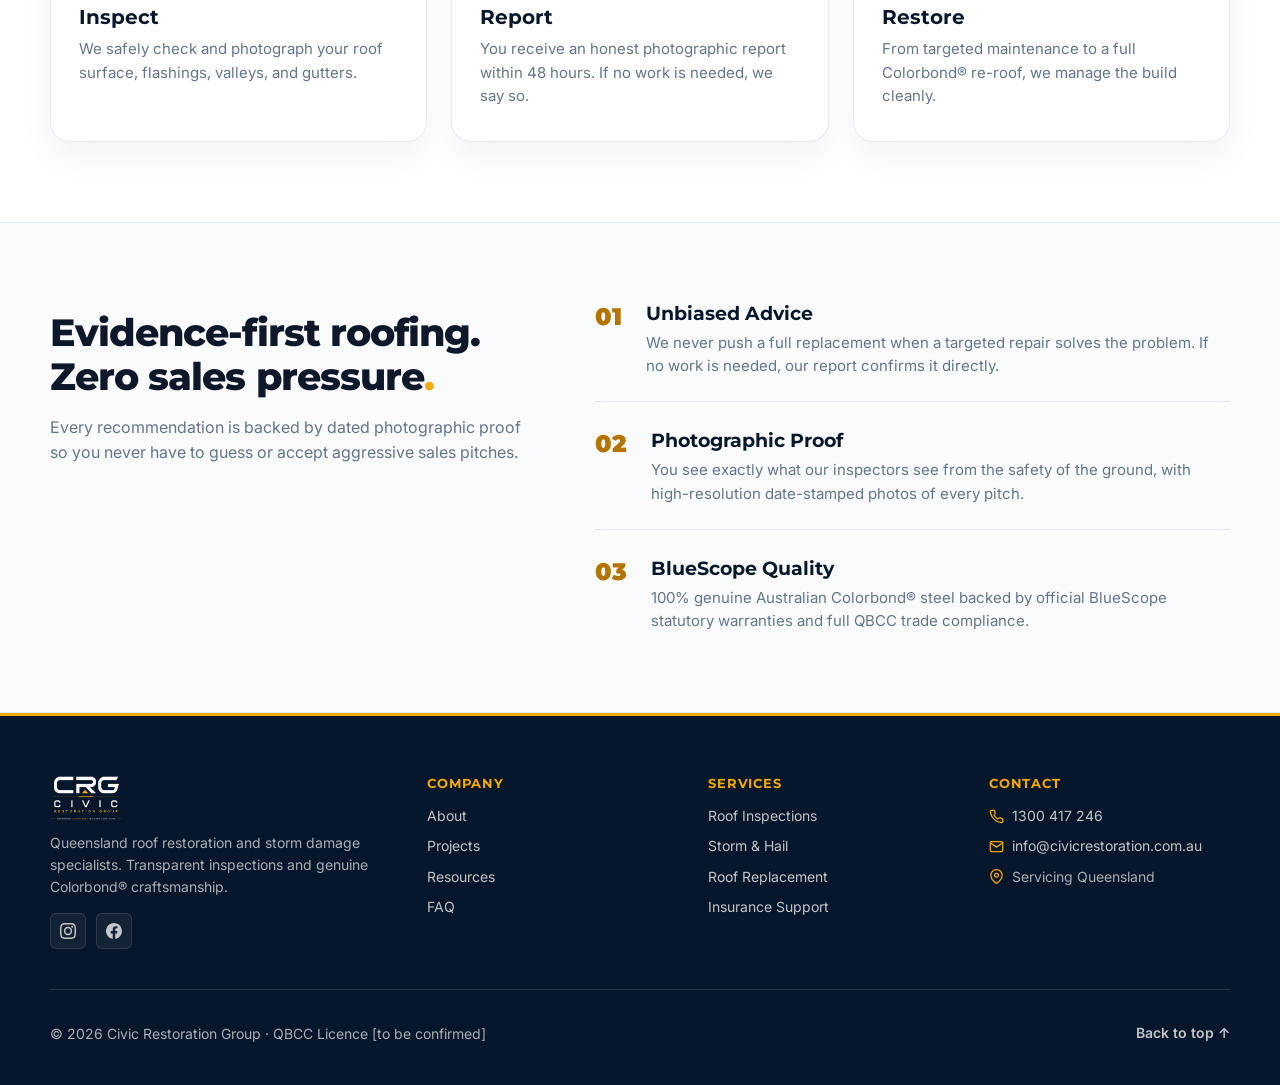
==== commit 4305eff2: "bg updated again" ====
--- a/index.html
+++ b/index.html
@@ -18,7 +18,7 @@
   <link rel="stylesheet" href="https://fonts.googleapis.com/css2?family=Inter:wght@400;500;600;700&family=Montserrat:wght@700;800;900&display=swap" media="print" onload="this.media='all'">
   <noscript><link rel="stylesheet" href="https://fonts.googleapis.com/css2?family=Inter:wght@400;500;600;700&family=Montserrat:wght@700;800;900&display=swap"></noscript>
   <link rel="preload" as="image" href="assets/images/hero-home.webp" fetchpriority="high">
-  <link rel="stylesheet" href="css/style.css?v=30">
+  <link rel="stylesheet" href="css/style.css?v=31">
 </head>
 <body id="top">
   <!-- Top Navigation Header -->
@@ -136,11 +136,6 @@
             <div class="issue-tile-img">
               <img src="assets/images/before-2.webp" alt="Hail damaged roof" loading="lazy">
             </div>
-            <div class="campaign-metrics">
-              <div class="metric-item"><span>Check</span><b>Free</b></div>
-              <div class="metric-center">100%</div>
-              <div class="metric-item" style="text-align:right;"><span>Turnaround</span><b>48h</b></div>
-            </div>
             <div class="issue-tile-body">
               <h3>Storm &amp; Hail</h3>
               <p>Find micro-dents and displaced flashings before leaks develop.</p>
@@ -154,11 +149,6 @@
             <div class="issue-tile-img">
               <img src="assets/images/before-1.webp" alt="Weathered corrugated roof" loading="lazy">
             </div>
-            <div class="campaign-metrics">
-              <div class="metric-item"><span>Check</span><b>Free</b></div>
-              <div class="metric-center">100%</div>
-              <div class="metric-item" style="text-align:right;"><span>Report</span><b>Photos</b></div>
-            </div>
             <div class="issue-tile-body">
               <h3>Leaks &amp; Wear</h3>
               <p>Identify active ceiling leaks, rusted valley irons, and cracked seals safely.</p>
@@ -172,11 +162,6 @@
             <div class="issue-tile-img">
               <img src="assets/images/roof-reno.webp" alt="New Colorbond installation" loading="lazy">
             </div>
-            <div class="campaign-metrics">
-              <div class="metric-item"><span>Steel</span><b>BlueScope</b></div>
-              <div class="metric-center">100%</div>
-              <div class="metric-item" style="text-align:right;"><span>Warranty</span><b>QBCC</b></div>
-            </div>
             <div class="issue-tile-body">
               <h3>Roof Replacement</h3>
               <p>Upgrade old tin or brittle tiles to fully insulated Australian Colorbond® steel.</p>
@@ -189,11 +174,6 @@
           <a class="issue-tile" href="insurance-support.html">
             <div class="issue-tile-img">
               <img src="assets/images/paperwork.webp" alt="Insurance paperwork" loading="lazy">
-            </div>
-            <div class="campaign-metrics">
-              <div class="metric-item"><span>Partner</span><b>Advocacy</b></div>
-              <div class="metric-center">100%</div>
-              <div class="metric-item" style="text-align:right;"><span>Support</span><b>Direct</b></div>
             </div>
             <div class="issue-tile-body">
               <h3>Insurance Claims</h3>
@@ -332,6 +312,6 @@
     </div>
   </footer>
 
-  <script type="module" src="js/main.js?v=30"></script>
+  <script type="module" src="js/main.js?v=31"></script>
 </body>
 </html>
--- a/css/style.css
+++ b/css/style.css
@@ -59,11 +59,27 @@
   line-height: 1.6;
   color: var(--ink);
   background-color: #ffffff;
+  -webkit-font-smoothing: antialiased;
+  position: relative;
+  min-height: 100vh;
+}
+
+/* Ambient Screen-Fitting Golden Wave Canvas */
+body::before {
+  content: "";
+  position: fixed;
+  top: 0;
+  left: 0;
+  right: 0;
+  bottom: 0;
+  width: 100vw;
+  height: 100vh;
+  z-index: -1;
+  pointer-events: none;
   background-image: url('../assets/images/bg-wave.jpg');
   background-repeat: no-repeat;
-  background-position: top center;
-  background-size: 1400px auto;
-  -webkit-font-smoothing: antialiased;
+  background-position: center center;
+  background-size: 100% 100%;
 }
 
 img {
@@ -505,6 +521,61 @@
   flex-wrap: wrap;
 }
 
+.hero-pills {
+  display: flex;
+  align-items: center;
+  gap: 10px;
+  flex-wrap: wrap;
+  margin-top: 22px;
+}
+
+.hero-pill {
+  display: inline-flex;
+  align-items: center;
+  gap: 6px;
+  padding: 5px 12px;
+  background: rgba(255, 255, 255, 0.9);
+  border: 1px solid rgba(226, 232, 240, 0.95);
+  border-radius: var(--radius-pill);
+  font-family: var(--font-heading);
+  font-size: 12px;
+  font-weight: 700;
+  color: var(--navy);
+  box-shadow: 0 4px 12px rgba(7, 23, 43, 0.04);
+  backdrop-filter: blur(8px);
+  -webkit-backdrop-filter: blur(8px);
+}
+
+.hero-pill svg {
+  width: 13px;
+  height: 13px;
+  color: var(--amber-deep);
+}
+
+.subhero {
+  padding: 48px 0 48px;
+  border-bottom: none;
+}
+
+.service-spec-grid-4 {
+  display: grid;
+  grid-template-columns: repeat(4, 1fr);
+  gap: 22px;
+  margin-bottom: 32px;
+}
+
+@media (max-width: 1024px) {
+  .service-spec-grid-4 {
+    grid-template-columns: repeat(2, 1fr);
+  }
+}
+
+@media (max-width: 600px) {
+  .service-spec-grid-4 {
+    grid-template-columns: 1fr;
+  }
+}
+
 .hero-card {
   position: relative;
   border-radius: 20px 48px 20px 20px;
@@ -553,9 +624,8 @@
 
 /* Page Head for Subpages (New Centered Editorial Layout, No Vertical Line) */
 .page-head {
-  padding: 64px 0 48px;
+  padding: 56px 0 40px;
   background: transparent;
-  border-bottom: 1px solid var(--line);
   position: relative;
   text-align: center;
 }
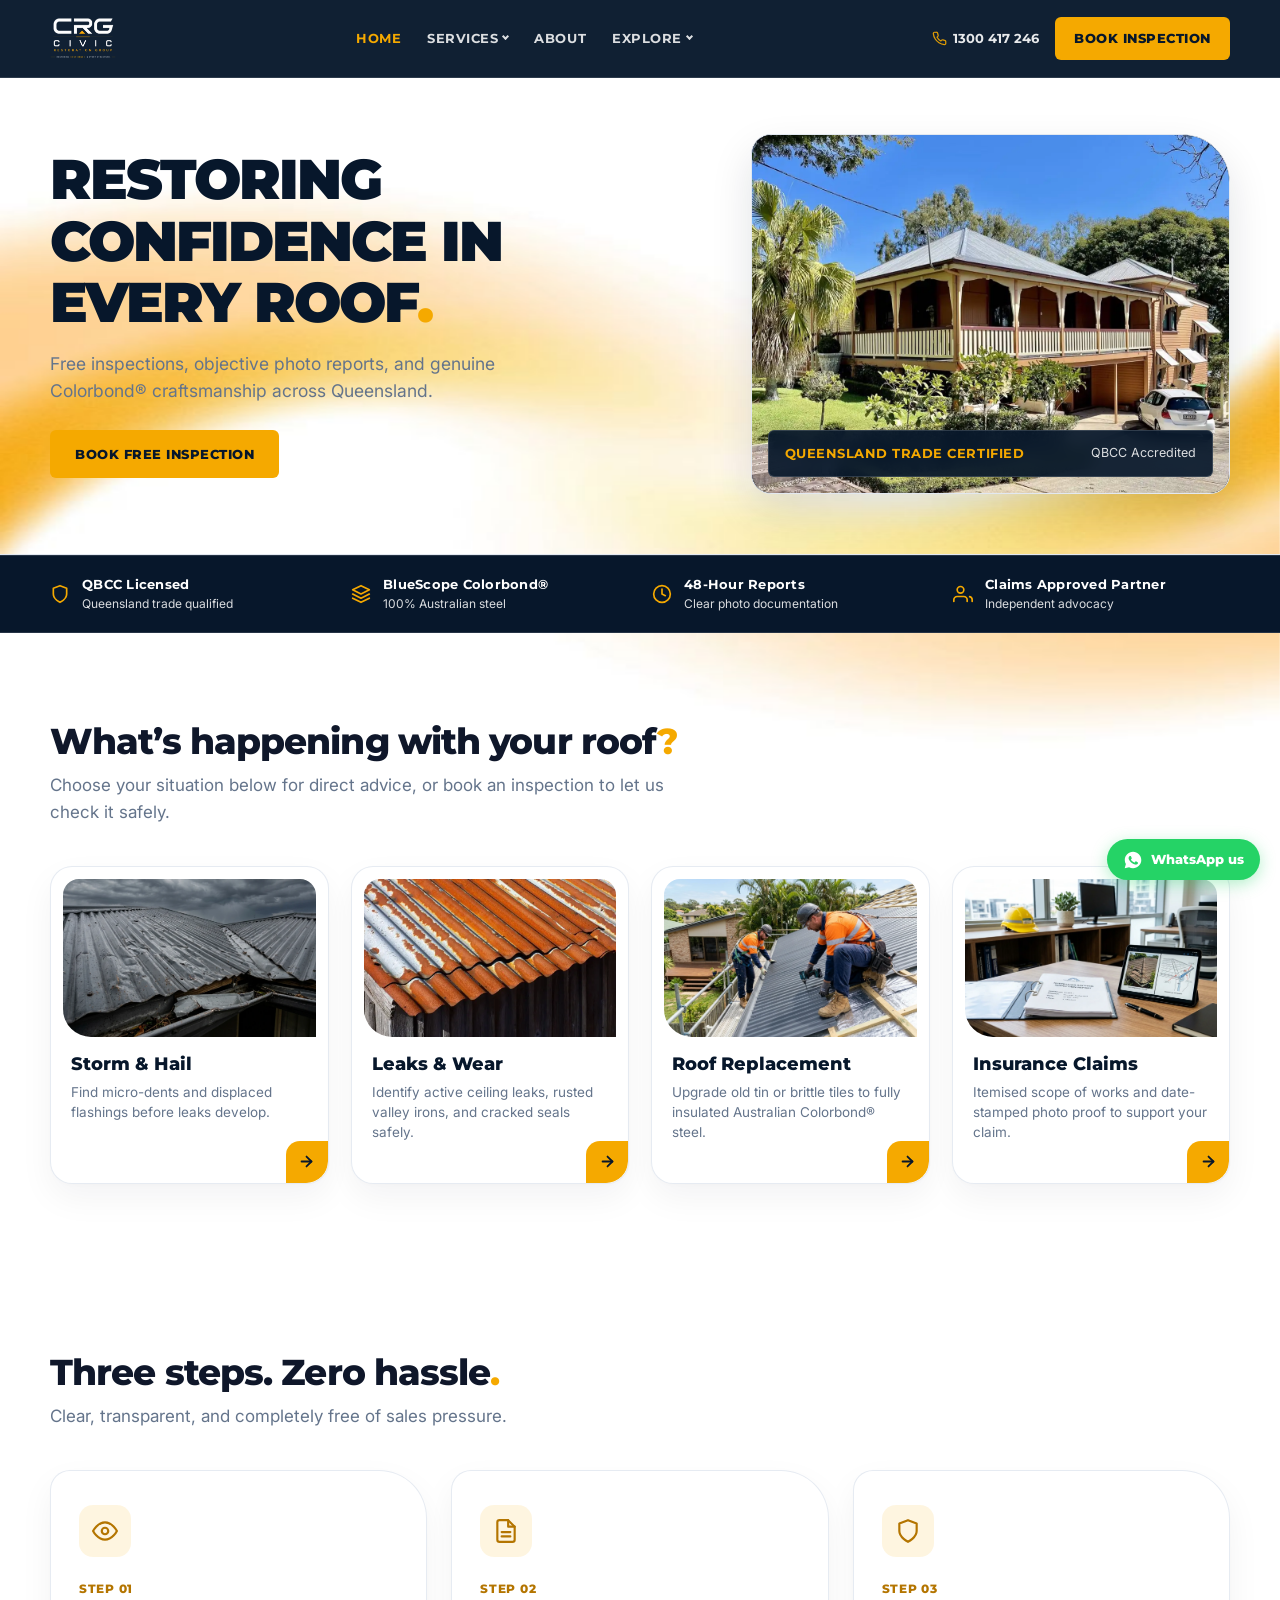
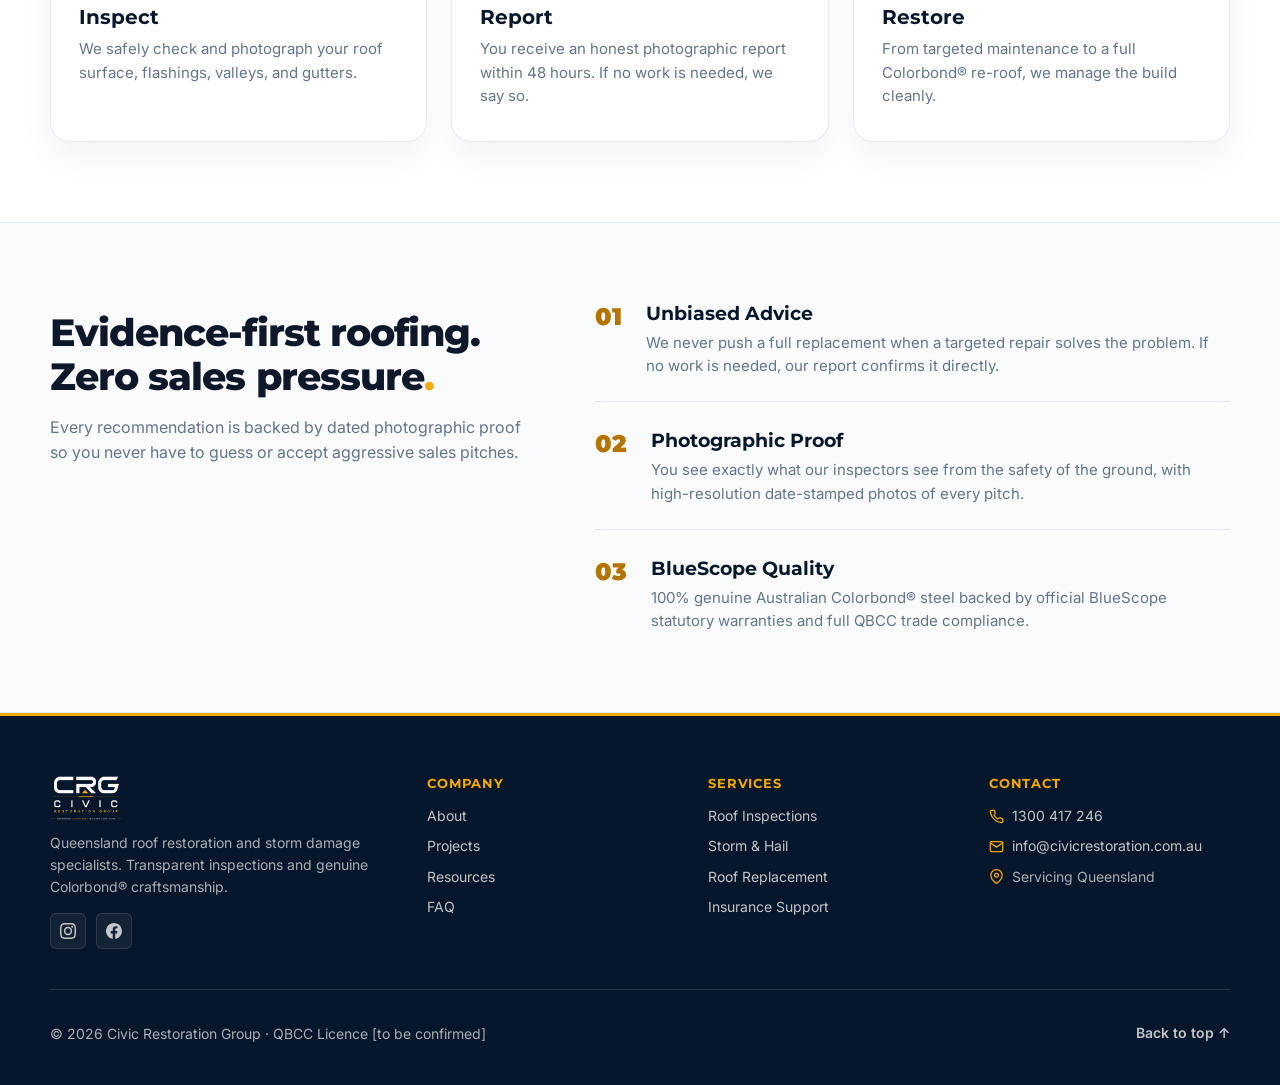
==== commit bd6dcbaf: "pages changed" ====
--- a/index.html
+++ b/index.html
@@ -73,7 +73,6 @@
           
           <div class="hero-actions">
             <a class="btn btn-amber" href="contact.html" data-inspection-dialog>Book Free Inspection</a>
-            <a class="btn btn-outline" href="tel:1300417246">Call 1300 417 246</a>
           </div>
         </div>
 
--- a/css/style.css
+++ b/css/style.css
@@ -1483,32 +1483,50 @@
   margin: 0;
 }
 
-/* Service Guarantee Callout Box */
+/* Service Guarantee Callout Box (Reassurance Focus) */
 .service-guarantee-box {
   background: var(--navy);
   border-radius: 22px;
-  padding: 38px 42px;
+  padding: 30px 36px;
   color: #ffffff;
   display: flex;
-  justify-content: space-between;
   align-items: center;
-  gap: 32px;
-  margin-top: 48px;
+  gap: 24px;
+  margin-top: 40px;
   border: 1px solid rgba(255, 255, 255, 0.1);
-  box-shadow: 0 18px 40px rgba(7, 23, 43, 0.15);
+  box-shadow: 0 16px 36px rgba(7, 23, 43, 0.12);
+}
+
+.service-guarantee-icon {
+  width: 52px;
+  height: 52px;
+  border-radius: 14px;
+  background: rgba(245, 169, 0, 0.16);
+  color: var(--amber);
+  display: grid;
+  place-items: center;
+  flex-shrink: 0;
+}
+
+.service-guarantee-icon svg {
+  width: 26px;
+  height: 26px;
+}
+
+.service-guarantee-copy {
+  flex: 1;
 }
 
 .service-guarantee-copy h3 {
-  font-size: 22px;
+  font-size: 20px;
   color: #ffffff;
-  margin: 0 0 8px;
+  margin: 0 0 6px;
 }
 
 .service-guarantee-copy p {
   font-size: 15px;
   color: rgba(255, 255, 255, 0.85);
   margin: 0;
-  max-width: 620px;
   line-height: 1.55;
 }
 
